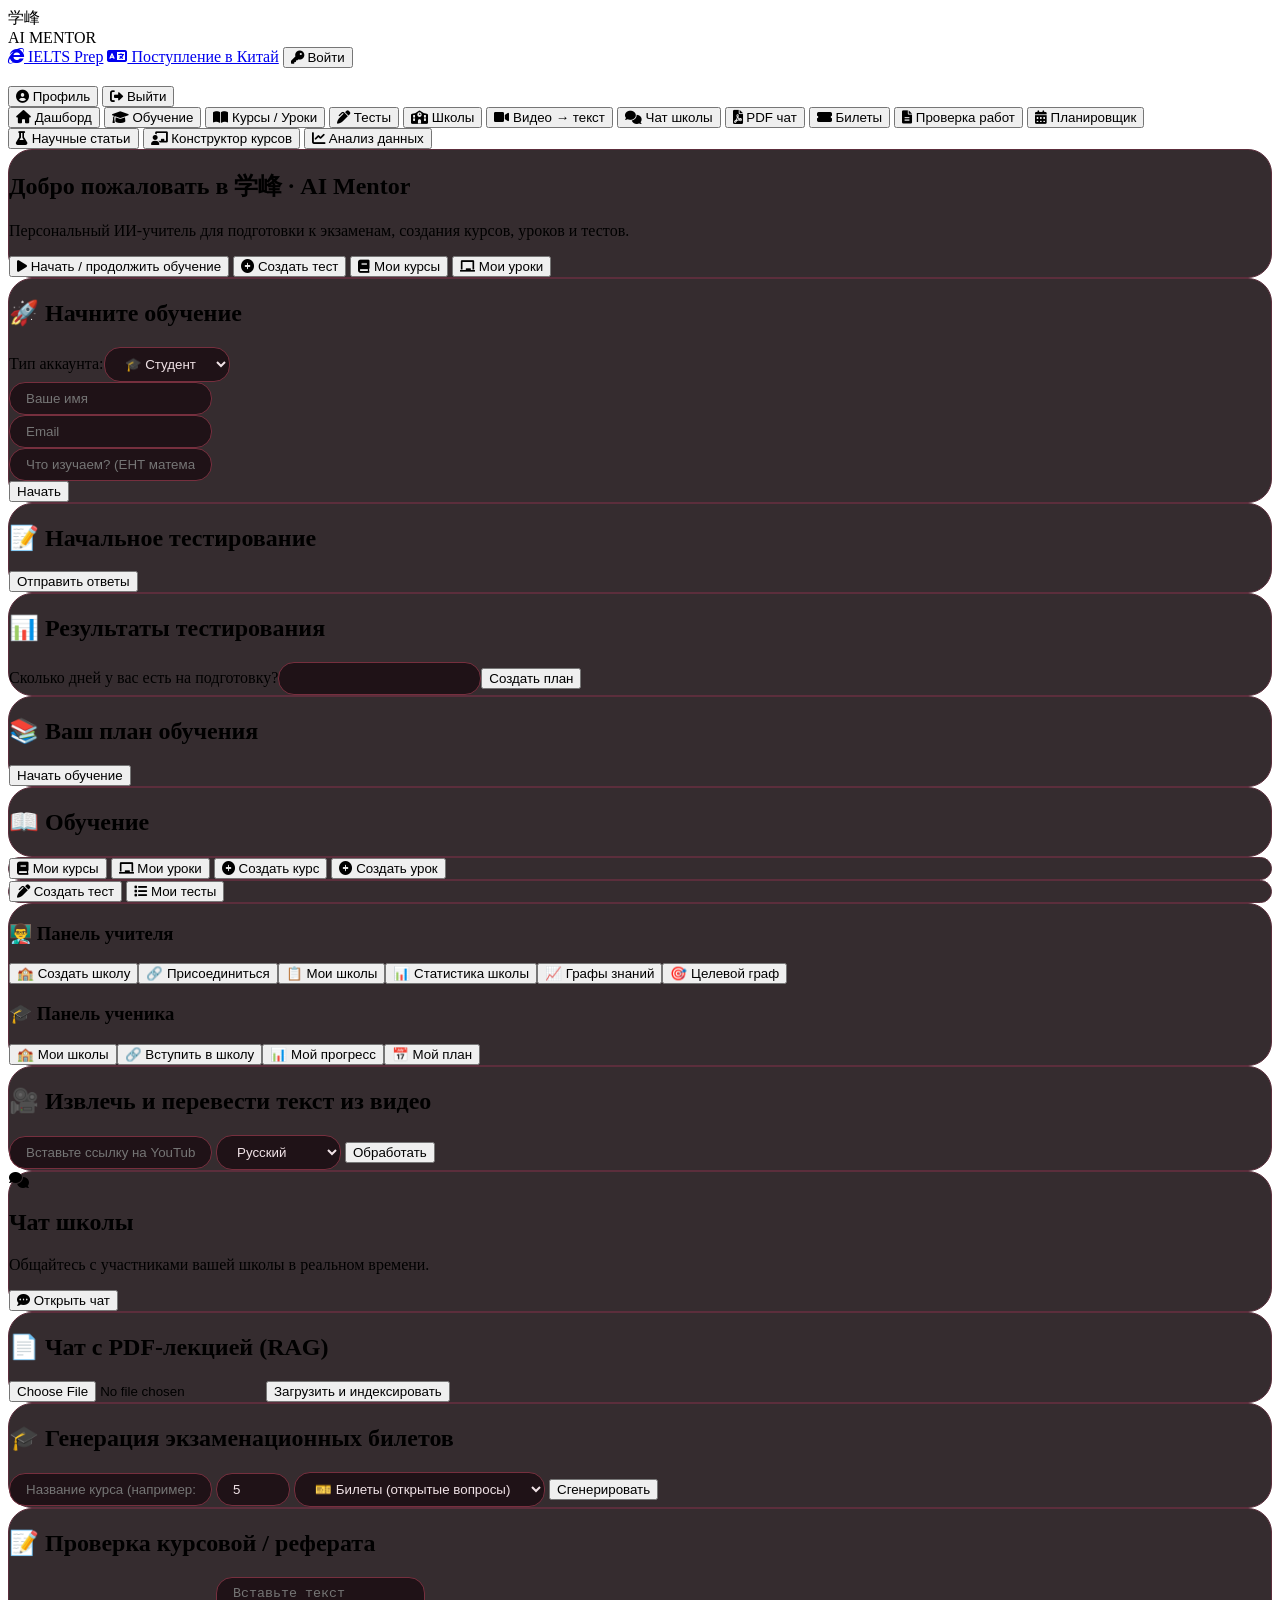
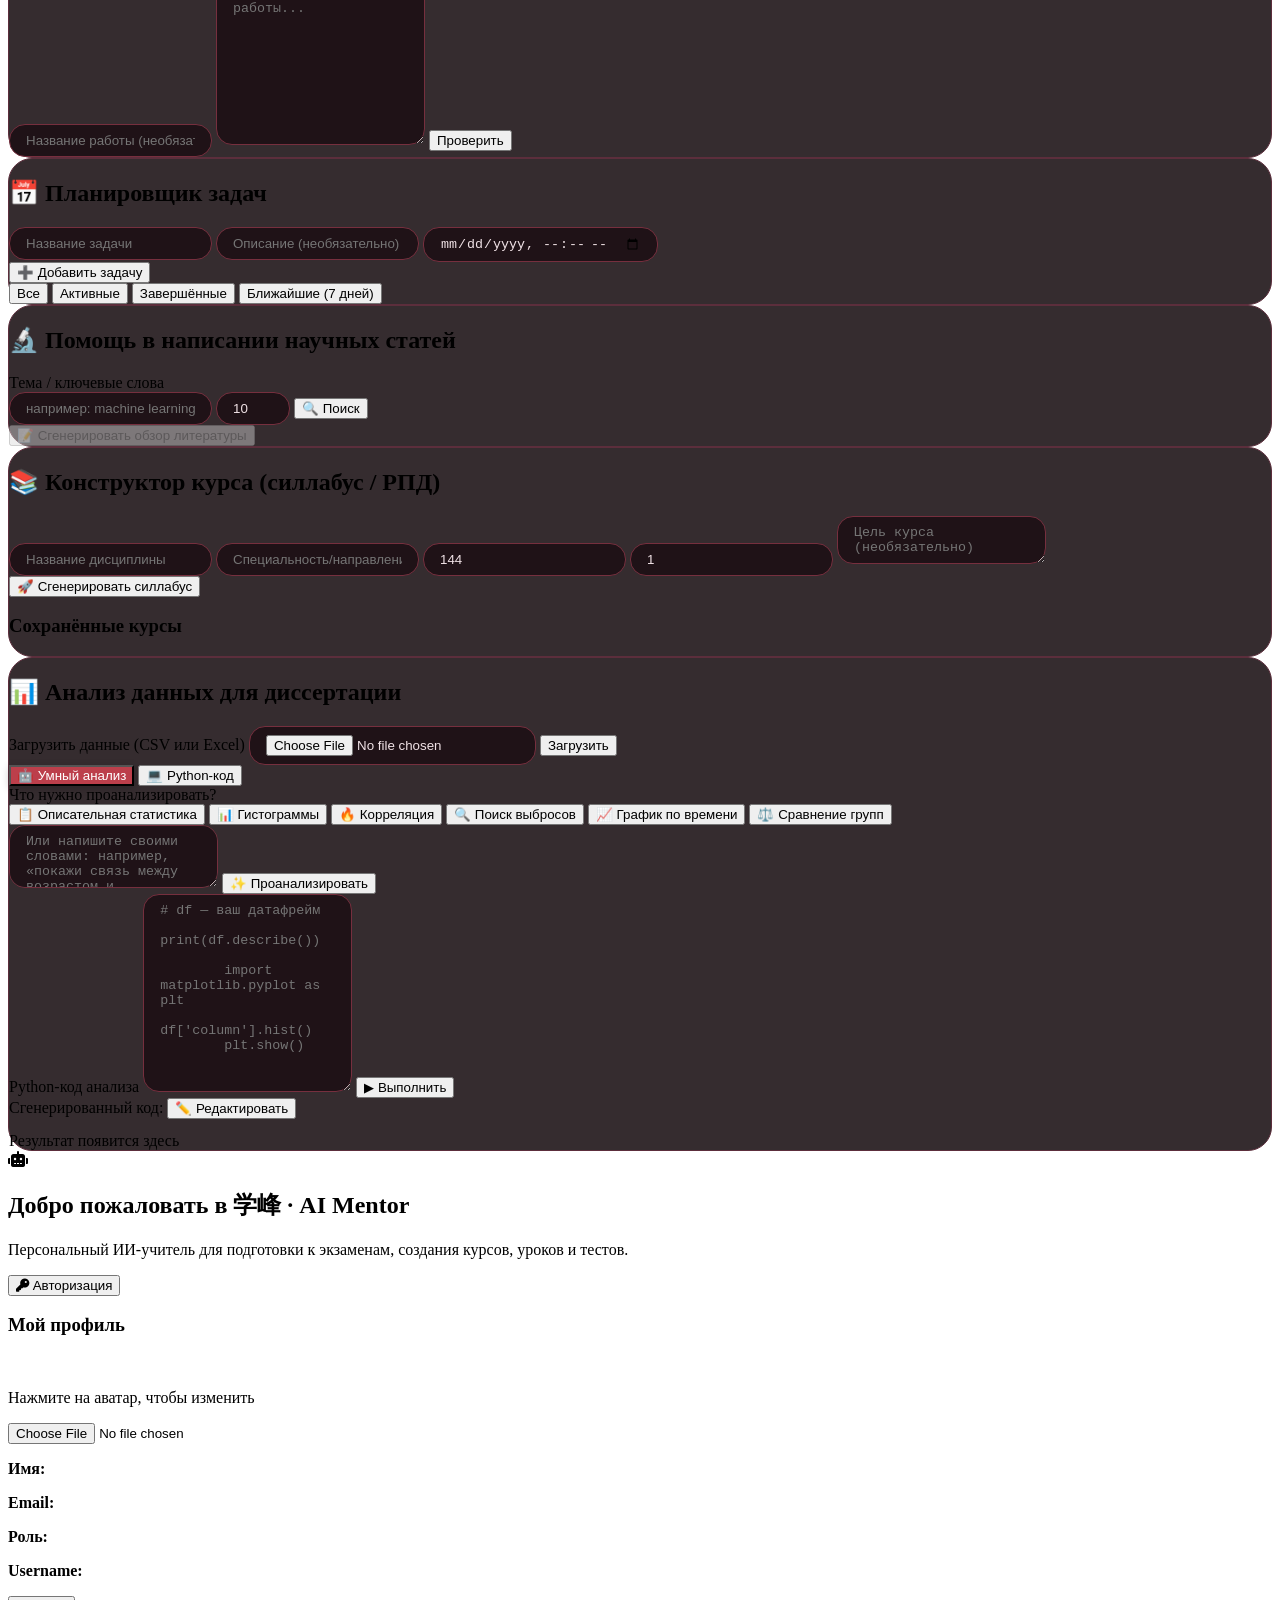
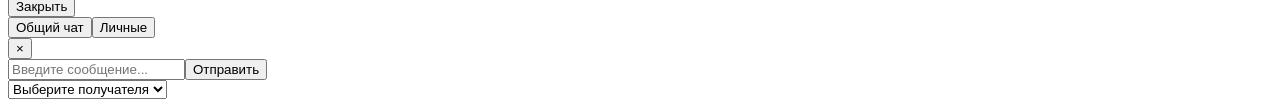
==== frontend/index.html @ fbfcfd52 "all" ====
<!DOCTYPE html>
<html lang="ru">
<head>
    <meta charset="UTF-8">
    <meta name="viewport" content="width=device-width, initial-scale=1.0, user-scalable=yes">
    <title>学峰 · AI Mentor | Персональный ИИ-учитель</title>
    <!-- Tailwind CSS + Font Awesome -->
    <script src="https://cdn.tailwindcss.com"></script>
    <link rel="stylesheet" href="https://cdnjs.cloudflare.com/ajax/libs/font-awesome/6.0.0-beta3/css/all.min.css">
    <!-- MathJax, marked — для работы уроков -->
    <script src="https://cdn.jsdelivr.net/npm/marked/marked.min.js"></script>
    <script>
        window.MathJax = {
            tex: { inlineMath: [['$', '$'], ['\\(', '\\)']], displayMath: [['$$', '$$'], ['\\[', '\\]']] },
            startup: { pageReady: () => MathJax.startup.defaultPageReady() }
        };
    </script>
    <script id="MathJax-script" async src="https://cdnjs.cloudflare.com/ajax/libs/mathjax/3.2.2/es5/tex-chtml.min.js"></script>
    <style>
        /* Дополнительные стили */
        .step-card, .question-card, .test-item, .course-card, .lesson-card, .results-container, .theory, .example, .task, .tips {
            background: rgba(18, 8, 11, 0.85);
            backdrop-filter: blur(4px);
            border-radius: 1.5rem;
            border: 1px solid #5c2e3c;
        }
        .progress-fill { background: linear-gradient(90deg, #c95267, #871f34); }
        .modern-input, select.modern-input, textarea.modern-input {
            background: #1f1217;
            border: 1px solid #762f3e;
            color: #f0e2e6;
            border-radius: 1rem;
            padding: 0.5rem 1rem;
        }
        button, .btn, [onclick] { cursor: pointer; }
        .tab-btn.active {
            background: #bc3f4b !important;
            color: white !important;
            box-shadow: 0 2px 8px rgba(0,0,0,0.2);
        }
        .transition-smooth { transition: all 0.2s ease; }
        .fade-in { animation: fadeIn 0.2s; }
        @keyframes fadeIn { from { opacity: 0; } to { opacity: 1; } }
        @media (max-width: 640px) {
            .btn-mobile-full { width: 100%; justify-content: center; }
        }
        /* Для полосы прокрутки списка задач */
        .tasks-scroll { max-height: 400px; overflow-y: auto; }
        .line-clamp-2 {
            display: -webkit-box;
            -webkit-line-clamp: 2;
            -webkit-box-orient: vertical;
            overflow: hidden;
        }
    </style>
</head>
<body class="bg-gradient-to-br from-[#0a0305] to-[#040102] text-gray-200 font-sans antialiased">

<div class="max-w-7xl mx-auto px-4 py-6">
    <!-- Шапка с логотипом и внешними ссылками -->
    <div class="flex flex-wrap justify-between items-center gap-4 mb-6 p-4 rounded-2xl bg-black/30 backdrop-blur-sm border border-[#5c2e3c]">
        <div class="flex items-center gap-3">
            <div class="text-4xl font-black tracking-wider bg-gradient-to-r from-[#e6b8c2] to-[#bc3f4b] bg-clip-text text-transparent">学峰</div>
            <div class="text-xs text-[#ca7a88] hidden sm:block">AI MENTOR</div>
        </div>
        <div class="flex flex-wrap gap-3">
            <a href="/ielts" target="_blank" class="bg-[#1a5276] hover:bg-[#0e3b5c] text-white px-4 py-2 rounded-full text-sm font-semibold"><i class="fab fa-internet-explorer mr-1"></i> IELTS Prep</a>
            <a href="/hsk" target="_blank" class="bg-[#c0392b] hover:bg-[#a12f22] text-white px-4 py-2 rounded-full text-sm font-semibold"><i class="fas fa-language mr-1"></i> Поступление в Китай</a>
            <button id="showAuthBtn" onclick="showAuthModal()" class="bg-[#bc3f4b] hover:bg-[#9e2e3a] text-white px-5 py-2 rounded-full text-sm font-semibold"><i class="fas fa-key mr-1"></i> Войти</button>
        </div>
    </div>

    <!-- Блок профиля (скрыт до логина) -->
    <div id="profileHeader" class="hidden flex justify-between items-center bg-black/30 backdrop-blur-sm p-3 rounded-2xl mb-4 border border-[#5c2e3c]">
        <div class="flex items-center gap-3">
            <img id="avatarImg" class="w-10 h-10 rounded-full object-cover border border-[#c45466]" src="">
            <span id="userNameDisplay" class="font-semibold"></span>
            <span id="userRoleDisplay" class="text-xs bg-[#ad3f53] px-2 py-1 rounded-full"></span>
        </div>
        <div class="flex gap-2">
            <button onclick="showProfileModal()" class="bg-[#2c1a20] hover:bg-[#3f232c] px-4 py-1 rounded-full text-sm"><i class="fas fa-user-circle mr-1"></i> Профиль</button>
            <button onclick="logout()" class="bg-[#831f33] hover:bg-[#6a1829] px-4 py-1 rounded-full text-sm"><i class="fas fa-sign-out-alt mr-1"></i> Выйти</button>
        </div>
    </div>

    <!-- Панель быстрых действий по ролям -->
    <div id="rolePanel" class="hidden mb-6 p-3 rounded-2xl bg-black/30 backdrop-blur-sm border border-[#5c2e3c]">
        <div id="rolePanelContent" class="flex flex-wrap gap-3"></div>
    </div>

    <!-- Вкладки навигации -->
    <div id="tabsContainer" class="hidden mb-6 overflow-x-auto pb-2">
        <div class="flex gap-2 min-w-max">
            <button data-tab="dashboard" class="tab-btn px-5 py-2 rounded-full bg-black/40 text-gray-200 transition-smooth"><i class="fas fa-home mr-1"></i> Дашборд</button>
            <button data-tab="learning" class="tab-btn px-5 py-2 rounded-full bg-black/40 text-gray-200 transition-smooth"><i class="fas fa-graduation-cap mr-1"></i> Обучение</button>
            <button data-tab="courses" class="tab-btn px-5 py-2 rounded-full bg-black/40 text-gray-200 transition-smooth"><i class="fas fa-book-open mr-1"></i> Курсы / Уроки</button>
            <button data-tab="tests" class="tab-btn px-5 py-2 rounded-full bg-black/40 text-gray-200 transition-smooth"><i class="fas fa-pen-alt mr-1"></i> Тесты</button>
            <button data-tab="schools" class="tab-btn px-5 py-2 rounded-full bg-black/40 text-gray-200 transition-smooth"><i class="fas fa-school mr-1"></i> Школы</button>
            <button data-tab="video" class="tab-btn px-5 py-2 rounded-full bg-black/40 text-gray-200 transition-smooth"><i class="fas fa-video mr-1"></i> Видео → текст</button>
            <button data-tab="chat" class="tab-btn px-5 py-2 rounded-full bg-black/40 text-gray-200 transition-smooth"><i class="fas fa-comments mr-1"></i> Чат школы</button>
            <button data-tab="pdfchat" class="tab-btn px-5 py-2 rounded-full bg-black/40 text-gray-200 transition-smooth"><i class="fas fa-file-pdf mr-1"></i> PDF чат</button>
            <button data-tab="examtickets" class="tab-btn px-5 py-2 rounded-full bg-black/40 text-gray-200 transition-smooth"><i class="fas fa-ticket-alt mr-1"></i> Билеты</button>
            <button data-tab="essaycheck" class="tab-btn px-5 py-2 rounded-full bg-black/40 text-gray-200 transition-smooth"><i class="fas fa-file-alt mr-1"></i> Проверка работ</button>
            <button data-tab="planner" class="tab-btn px-5 py-2 rounded-full bg-black/40 text-gray-200 transition-smooth"><i class="fas fa-calendar-alt mr-1"></i> Планировщик</button>
            <button data-tab="scientific" class="tab-btn px-5 py-2 rounded-full bg-black/40 text-gray-200 transition-smooth"><i class="fas fa-flask mr-1"></i> Научные статьи</button>
            <button data-tab="syllabus" class="tab-btn px-5 py-2 rounded-full bg-black/40 text-gray-200 transition-smooth"><i class="fas fa-chalkboard-user mr-1"></i> Конструктор курсов</button>
            <!-- ДОБАВЛЕНА КНОПКА АНАЛИЗ ДАННЫХ -->
            <button data-tab="dataanalysis" class="tab-btn px-5 py-2 rounded-full bg-black/40 text-gray-200 transition-smooth"><i class="fas fa-chart-line mr-1"></i> Анализ данных</button>
        </div>
    </div>

    <!-- Контент вкладок -->
    <div id="tabContent" class="hidden fade-in">
        <!-- Дашборд -->
        <div id="dashboard-pane" class="tab-pane hidden">
            <div class="step-card p-6">
                <h2 class="text-2xl font-bold border-l-4 border-[#d45c6f] pl-3 mb-4">Добро пожаловать в 学峰 · AI Mentor</h2>
                <p class="mb-4">Персональный ИИ-учитель для подготовки к экзаменам, создания курсов, уроков и тестов.</p>
                <div class="flex flex-wrap gap-3">
                    <button onclick="switchToLearningTabAndStart()" class="bg-[#bc3f4b] hover:bg-[#9e2e3a] px-5 py-2 rounded-full"><i class="fas fa-play mr-1"></i> Начать / продолжить обучение</button>
                    <button onclick="showTestCreator()" class="bg-[#2c1a20] hover:bg-[#3f232c] px-5 py-2 rounded-full"><i class="fas fa-plus-circle mr-1"></i> Создать тест</button>
                    <button onclick="showCoursesList()" class="bg-[#2c1a20] hover:bg-[#3f232c] px-5 py-2 rounded-full"><i class="fas fa-book mr-1"></i> Мои курсы</button>
                    <button onclick="showLessonsList()" class="bg-[#2c1a20] hover:bg-[#3f232c] px-5 py-2 rounded-full"><i class="fas fa-chalkboard mr-1"></i> Мои уроки</button>
                </div>
            </div>
        </div>

        <!-- Обучение -->
        <div id="learning-pane" class="tab-pane hidden">
            <div id="step1" class="step animated-step">
                <div class="step-card p-6">
                    <h2 class="text-xl font-bold mb-4">🚀 Начните обучение</h2>
                    <div class="space-y-3">
                        <div><label class="block text-sm font-medium mb-1">Тип аккаунта:</label><select id="userRole" class="modern-input w-full"><option value="student">🎓 Студент</option><option value="teacher">👨‍🏫 Учитель</option></select></div>
                        <div><input type="text" id="userName" placeholder="Ваше имя" class="modern-input w-full" required></div>
                        <div><input type="email" id="userEmail" placeholder="Email" class="modern-input w-full" required></div>
                        <div><input type="text" id="examName" placeholder="Что изучаем? (ЕНТ математика, SAT, ...)" class="modern-input w-full" required></div>
                        <button onclick="startLearning()" class="bg-[#bc3f4b] hover:bg-[#9e2e3a] px-6 py-2 rounded-full">Начать</button>
                    </div>
                </div>
            </div>
            <div id="step2" class="step hidden"><div class="step-card p-6"><h2 class="text-xl font-bold">📝 Начальное тестирование</h2><div id="testQuestions"></div><button onclick="submitTest()" class="bg-[#bc3f4b] mt-3 px-5 py-2 rounded-full">Отправить ответы</button></div></div>
            <div id="step3" class="step hidden"><div class="step-card p-6"><h2>📊 Результаты тестирования</h2><div id="testResults"></div><div class="mt-3"><label>Сколько дней у вас есть на подготовку?</label><input type="number" id="daysAvailable" class="modern-input w-full mt-1"><button onclick="setTimeAndPlan()" class="bg-[#bc3f4b] mt-2 px-5 py-2 rounded-full">Создать план</button></div></div></div>
            <div id="step4" class="step hidden"><div class="step-card p-6"><h2>📚 Ваш план обучения</h2><div id="studyPlan"></div><button id="startLearningBtn" class="bg-[#bc3f4b] mt-3 px-5 py-2 rounded-full">Начать обучение</button></div></div>
            <div id="step5" class="step hidden"><div class="step-card p-6"><div class="learning-header"><h2>📖 Обучение</h2><div class="progress-wrapper"><div class="progress-bar h-2 bg-gray-700 rounded-full overflow-hidden"><div id="progressFill" class="progress-fill h-2 w-0"></div></div><div id="progressStats"></div></div></div><div id="lessonContent"></div><div id="testContent" class="hidden"></div></div></div>
        </div>

        <!-- Курсы/Уроки -->
        <div id="courses-pane" class="tab-pane hidden">
            <div class="step-card p-6 mb-4">
                <div class="flex flex-wrap gap-3">
                    <button onclick="showCoursesList()" class="bg-[#bc3f4b] px-4 py-2 rounded-full"><i class="fas fa-book mr-1"></i> Мои курсы</button>
                    <button onclick="showLessonsList()" class="bg-[#bc3f4b] px-4 py-2 rounded-full"><i class="fas fa-chalkboard mr-1"></i> Мои уроки</button>
                    <button onclick="showCreateCourseForm()" class="bg-[#2c1a20] px-4 py-2 rounded-full"><i class="fas fa-plus-circle mr-1"></i> Создать курс</button>
                    <button onclick="showCreateLessonForm()" class="bg-[#2c1a20] px-4 py-2 rounded-full"><i class="fas fa-plus-circle mr-1"></i> Создать урок</button>
                </div>
            </div>
            <div id="userCoursesList" class="grid grid-cols-1 md:grid-cols-2 gap-4 mb-6"></div>
            <div id="userLessonsList" class="grid grid-cols-1 md:grid-cols-2 gap-4"></div>
            <div id="step10" class="hidden"></div><div id="step11" class="hidden"></div><div id="step12" class="hidden"></div>
            <div id="step13" class="hidden"></div><div id="step14" class="hidden"></div><div id="step15" class="hidden"></div>
        </div>

        <!-- Тесты -->
        <div id="tests-pane" class="tab-pane hidden">
            <div class="step-card p-6 mb-4">
                <div class="flex gap-3">
                    <button onclick="showTestCreator()" class="bg-[#bc3f4b] px-4 py-2 rounded-full"><i class="fas fa-pen-alt mr-1"></i> Создать тест</button>
                    <button onclick="showCustomTestsList()" class="bg-[#2c1a20] px-4 py-2 rounded-full"><i class="fas fa-list mr-1"></i> Мои тесты</button>
                </div>
            </div>
            <div id="step6" class="hidden"></div><div id="step7" class="hidden"></div><div id="step8" class="hidden"></div><div id="step9" class="hidden"></div>
        </div>

        <!-- Школы -->
        <div id="schools-pane" class="tab-pane hidden">
            <div class="step-card p-6">
                <div id="teacherPanel" class="hidden"><h3 class="text-xl font-bold mb-3">👨‍🏫 Панель учителя</h3><div class="flex flex-wrap gap-3"><button onclick="showCreateSchoolForm()" class="bg-[#2c1a20] px-4 py-2 rounded-full">🏫 Создать школу</button><button onclick="showJoinSchoolForm()" class="bg-[#2c1a20] px-4 py-2 rounded-full">🔗 Присоединиться</button><button onclick="showMySchools()" class="bg-[#2c1a20] px-4 py-2 rounded-full">📋 Мои школы</button><button onclick="showSchoolStats()" class="bg-[#2c1a20] px-4 py-2 rounded-full">📊 Статистика школы</button><button onclick="showTeacherGraphs()" class="bg-[#2c1a20] px-4 py-2 rounded-full">📈 Графы знаний</button><button onclick="buildTargetGraph()" class="bg-[#bc3f4b] px-4 py-2 rounded-full">🎯 Целевой граф</button></div></div>
                <div id="studentPanel" class="hidden"><h3 class="text-xl font-bold mb-3">🎓 Панель ученика</h3><div class="flex flex-wrap gap-3"><button onclick="showMySchools()" class="bg-[#2c1a20] px-4 py-2 rounded-full">🏫 Мои школы</button><button onclick="joinSchool()" class="bg-[#2c1a20] px-4 py-2 rounded-full">🔗 Вступить в школу</button><button onclick="showStudentGraphs()" class="bg-[#2c1a20] px-4 py-2 rounded-full">📊 Мой прогресс</button><button onclick="showStudentPlan()" class="bg-[#2c1a20] px-4 py-2 rounded-full">📅 Мой план</button></div></div>
            </div>
        </div>

        <!-- Видео → текст -->
        <div id="video-pane" class="tab-pane hidden">
            <div class="step-card p-6">
                <h2 class="text-xl font-bold mb-4">🎥 Извлечь и перевести текст из видео</h2>
                <input type="text" id="videoUrl" placeholder="Вставьте ссылку на YouTube видео" class="modern-input w-full mb-3">
                <select id="targetLang" class="modern-input w-full mb-3"><option value="ru">Русский</option><option value="en">Английский</option><option value="kk">Казахский</option><option value="zh">Китайский</option></select>
                <button onclick="processVideo()" class="bg-[#bc3f4b] px-5 py-2 rounded-full">Обработать</button>
                <div id="videoResult" class="mt-4"></div>
            </div>
        </div>

        <!-- Чат школы -->
        <div id="chat-pane" class="tab-pane hidden">
            <div class="step-card p-6 text-center">
                <i class="fas fa-comments text-6xl text-[#bc3f4b] mb-3 block"></i>
                <h2 class="text-xl font-bold">Чат школы</h2>
                <p class="mb-4">Общайтесь с участниками вашей школы в реальном времени.</p>
                <button onclick="openChatModal()" class="bg-[#bc3f4b] px-5 py-2 rounded-full"><i class="fas fa-comment-dots mr-1"></i> Открыть чат</button>
            </div>
        </div>

        <!-- PDF чат (RAG) -->
        <div id="pdfchat-pane" class="tab-pane hidden">
            <div class="step-card p-6">
                <h2 class="text-xl font-bold mb-4">📄 Чат с PDF-лекцией (RAG)</h2>
                <div class="mb-4">
                    <input type="file" id="pdfFile" accept=".pdf" class="block w-full text-sm text-gray-300 file:mr-4 file:py-2 file:px-4 file:rounded-full file:border-0 file:text-sm file:font-semibold file:bg-[#bc3f4b] file:text-white hover:file:bg-[#9e2e3a]">
                    <button id="uploadPdfBtn" class="mt-3 bg-[#bc3f4b] hover:bg-[#9e2e3a] px-4 py-2 rounded-full text-sm">Загрузить и индексировать</button>
                </div>
                <div id="pdfChatStatus" class="text-sm text-gray-400 mb-3"></div>
                <div id="pdfQuestionBlock" style="display: none;">
                    <textarea id="pdfQuestion" rows="3" placeholder="Задайте вопрос по содержанию лекции..." class="modern-input w-full mb-2"></textarea>
                    <button id="askPdfBtn" class="bg-[#bc3f4b] hover:bg-[#9e2e3a] px-4 py-2 rounded-full text-sm">Спросить</button>
                    <div id="pdfAnswer" class="mt-4 p-3 bg-[#1f1219] rounded-xl whitespace-pre-wrap"></div>
                </div>
            </div>
        </div>

        <!-- Генерация экзаменационных билетов -->
        <div id="examtickets-pane" class="tab-pane hidden">
            <div class="step-card p-6">
                <h2 class="text-xl font-bold mb-4">🎓 Генерация экзаменационных билетов</h2>
                <div class="grid grid-cols-1 md:grid-cols-2 gap-4">
                    <input type="text" id="examCourseName" placeholder="Название курса (например: Математический анализ)" class="modern-input">
                    <input type="number" id="examNumQuestions" placeholder="Количество вопросов (1-20)" value="5" min="1" max="20" class="modern-input">
                    <select id="examTicketType" class="modern-input">
                        <option value="tickets">🎫 Билеты (открытые вопросы)</option>
                        <option value="test">📝 Тест (с вариантами ответов)</option>
                    </select>
                    <button id="generateTicketsBtn" class="bg-[#bc3f4b] hover:bg-[#9e2e3a] px-4 py-2 rounded-full">Сгенерировать</button>
                </div>
                <div id="ticketsResult" class="mt-4 p-3 bg-[#1f1219] rounded-xl"></div>
            </div>
        </div>

        <!-- Проверка курсовых / рефератов -->
        <div id="essaycheck-pane" class="tab-pane hidden">
            <div class="step-card p-6">
                <h2 class="text-xl font-bold mb-4">📝 Проверка курсовой / реферата</h2>
                <div class="mb-3">
                    <input type="text" id="essayTitle" placeholder="Название работы (необязательно)" class="modern-input w-full mb-2">
                    <textarea id="essayText" rows="10" placeholder="Вставьте текст работы..." class="modern-input w-full"></textarea>
                    <button id="checkEssayBtn" class="mt-3 bg-[#bc3f4b] hover:bg-[#9e2e3a] px-4 py-2 rounded-full">Проверить</button>
                </div>
                <div id="essayResult" class="mt-4 p-3 bg-[#1f1219] rounded-xl whitespace-pre-wrap"></div>
            </div>
        </div>

        <!-- Планировщик задач -->
        <div id="planner-pane" class="tab-pane hidden">
            <div class="step-card p-6">
                <h2 class="text-xl font-bold mb-4">📅 Планировщик задач</h2>
                <div class="grid grid-cols-1 md:grid-cols-2 gap-4 mb-4">
                    <input type="text" id="taskTitle" placeholder="Название задачи" class="modern-input">
                    <input type="text" id="taskDesc" placeholder="Описание (необязательно)" class="modern-input">
                    <input type="datetime-local" id="taskDeadline" class="modern-input">
                </div>
                <button id="addTaskBtn" class="bg-[#bc3f4b] hover:bg-[#9e2e3a] px-4 py-2 rounded-full mb-4">➕ Добавить задачу</button>
                <div class="flex gap-3 mb-3">
                    <button id="filterAll" class="bg-[#2c1a20] px-3 py-1 rounded-full text-sm">Все</button>
                    <button id="filterPending" class="bg-[#2c1a20] px-3 py-1 rounded-full text-sm">Активные</button>
                    <button id="filterCompleted" class="bg-[#2c1a20] px-3 py-1 rounded-full text-sm">Завершённые</button>
                    <button id="filterUpcoming" class="bg-[#2c1a20] px-3 py-1 rounded-full text-sm">Ближайшие (7 дней)</button>
                </div>
                <div id="tasksList" class="space-y-3 max-h-96 overflow-y-auto tasks-scroll"></div>
            </div>
        </div>

        <!-- Научные статьи -->
        <div id="scientific-pane" class="tab-pane hidden">
            <div class="step-card p-6">
                <h2 class="text-xl font-bold mb-4">🔬 Помощь в написании научных статей</h2>
                <div class="mb-6">
                    <label class="block text-sm font-medium mb-1">Тема / ключевые слова</label>
                    <div class="flex gap-2">
                        <input type="text" id="searchTopic" placeholder="например: machine learning for NLP" class="modern-input flex-1">
                        <input type="number" id="maxResults" value="10" min="1" max="30" class="modern-input w-24" placeholder="Кол-во">
                        <button id="searchArticlesBtn" class="bg-[#bc3f4b] hover:bg-[#9e2e3a] px-4 py-2 rounded-full">🔍 Поиск</button>
                    </div>
                </div>
                <div id="searchResults" class="mt-4 space-y-3 max-h-96 overflow-y-auto"></div>
                <div class="mt-6">
                    <button id="generateReviewBtn" class="bg-[#bc3f4b] hover:bg-[#9e2e3a] px-4 py-2 rounded-full" disabled>📝 Сгенерировать обзор литературы</button>
                    <div id="reviewResult" class="mt-4 p-3 bg-[#1f1219] rounded-xl whitespace-pre-wrap"></div>
                </div>
            </div>
        </div>

        <!-- Конструктор курсов (вуз) -->
        <div id="syllabus-pane" class="tab-pane hidden">
            <div class="step-card p-6">
                <h2 class="text-xl font-bold mb-4">📚 Конструктор курса (силлабус / РПД)</h2>
                <div class="grid grid-cols-1 md:grid-cols-2 gap-4 mb-4">
                    <input type="text" id="syllabusTitle" placeholder="Название дисциплины" class="modern-input">
                    <input type="text" id="syllabusSpecialty" placeholder="Специальность/направление" class="modern-input">
                    <input type="number" id="syllabusHours" placeholder="Общая трудоёмкость (часы)" value="144" class="modern-input">
                    <input type="number" id="syllabusSemester" placeholder="Семестр" value="1" class="modern-input">
                    <textarea id="syllabusGoal" rows="2" placeholder="Цель курса (необязательно)" class="modern-input col-span-2"></textarea>
                </div>
                <button id="generateSyllabusBtn" class="bg-[#bc3f4b] hover:bg-[#9e2e3a] px-4 py-2 rounded-full mb-4">🚀 Сгенерировать силлабус</button>
                <div id="syllabusResult" class="mt-4 p-3 bg-[#1f1219] rounded-xl whitespace-pre-wrap"></div>
                <div class="mt-4">
                    <h3 class="font-bold mb-2">Сохранённые курсы</h3>
                    <div id="savedSyllabusList" class="space-y-2"></div>
                </div>
            </div>
        </div>

        <!-- ДОБАВЛЕНА ВКЛАДКА АНАЛИЗ ДАННЫХ -->
        <div id="dataanalysis-pane" class="tab-pane hidden">
            <div class="step-card p-6">
                <h2 class="text-xl font-bold mb-4">📊 Анализ данных для диссертации</h2>
                
                <!-- Загрузка файла -->
                <div class="mb-4">
                    <label class="block text-sm font-medium mb-1">Загрузить данные (CSV или Excel)</label>
                    <input type="file" id="dataFile" accept=".csv,.xls,.xlsx" class="modern-input w-full">
                    <button id="uploadDataBtn" class="mt-2 bg-[#bc3f4b] hover:bg-[#9e2e3a] px-4 py-2 rounded-full text-sm">Загрузить</button>
                    <div id="uploadStatus" class="text-sm text-gray-400 mt-2"></div>
                </div>
        
                <!-- Переключатель режимов -->
                <div class="flex gap-2 mb-4">
                    <button id="modeAI" onclick="setAnalysisMode('ai')" class="tab-btn active px-4 py-2 rounded-full text-sm bg-[#bc3f4b] text-white">🤖 Умный анализ</button>
                    <button id="modeCode" onclick="setAnalysisMode('code')" class="tab-btn px-4 py-2 rounded-full text-sm bg-black/40 text-gray-200">💻 Python-код</button>
                </div>
        
                <!-- Режим ИИ -->
                <div id="aiModeBlock">
                    <label class="block text-sm font-medium mb-1">Что нужно проанализировать?</label>
                    <div class="grid grid-cols-2 gap-2 mb-3">
                        <button onclick="setAIPrompt('Покажи описательную статистику по всем колонкам')" class="bg-[#2c1a20] hover:bg-[#3f232c] px-3 py-2 rounded-xl text-xs text-left">📋 Описательная статистика</button>
                        <button onclick="setAIPrompt('Построй гистограммы для всех числовых колонок')" class="bg-[#2c1a20] hover:bg-[#3f232c] px-3 py-2 rounded-xl text-xs text-left">📊 Гистограммы</button>
                        <button onclick="setAIPrompt('Покажи корреляционную матрицу в виде тепловой карты')" class="bg-[#2c1a20] hover:bg-[#3f232c] px-3 py-2 rounded-xl text-xs text-left">🔥 Корреляция</button>
                        <button onclick="setAIPrompt('Найди выбросы и аномалии в данных')" class="bg-[#2c1a20] hover:bg-[#3f232c] px-3 py-2 rounded-xl text-xs text-left">🔍 Поиск выбросов</button>
                        <button onclick="setAIPrompt('Построй линейный график изменения значений по времени')" class="bg-[#2c1a20] hover:bg-[#3f232c] px-3 py-2 rounded-xl text-xs text-left">📈 График по времени</button>
                        <button onclick="setAIPrompt('Сделай сравнение групп по основным показателям')" class="bg-[#2c1a20] hover:bg-[#3f232c] px-3 py-2 rounded-xl text-xs text-left">⚖️ Сравнение групп</button>
                    </div>
                    <textarea id="aiPromptText" rows="3" placeholder="Или напишите своими словами: например, «покажи связь между возрастом и зарплатой» или «сделай топ-10 самых частых значений»" class="modern-input w-full mb-2"></textarea>
                    <button id="runAIAnalysisBtn" class="bg-[#bc3f4b] hover:bg-[#9e2e3a] px-4 py-2 rounded-full text-sm">✨ Проанализировать</button>
                </div>
        
                <!-- Режим кода -->
                <div id="codeModeBlock" class="hidden">
                    <label class="block text-sm font-medium mb-1">Python-код анализа</label>
                    <textarea id="pythonCode" rows="12" class="modern-input w-full font-mono text-sm" placeholder="# df — ваш датафрейм
        print(df.describe())
        
        import matplotlib.pyplot as plt
        df['column'].hist()
        plt.show()"></textarea>
                    <button id="runAnalysisBtn" class="mt-2 bg-[#bc3f4b] hover:bg-[#9e2e3a] px-4 py-2 rounded-full text-sm">▶ Выполнить</button>
                </div>
        
                <!-- Сгенерированный код (показывается в AI-режиме) -->
                <div id="generatedCodeBlock" class="hidden mt-3">
                    <div class="flex justify-between items-center mb-1">
                        <span class="text-xs text-gray-400">Сгенерированный код:</span>
                        <button onclick="editGeneratedCode()" class="text-xs text-[#c45466] hover:underline">✏️ Редактировать</button>
                    </div>
                    <pre id="generatedCodeView" class="bg-[#1a0e12] p-3 rounded-xl text-xs font-mono overflow-x-auto text-gray-300"></pre>
                </div>
        
                <div id="analysisResult" class="mt-4 p-3 bg-[#1f1219] rounded-xl">
                    <div class="text-gray-400">Результат появится здесь</div>
                </div>
            </div>
        </div>
    </div>

    <!-- Блок для неавторизованных -->
    <div id="guestBlock" class="text-center p-12 bg-black/30 backdrop-blur-sm rounded-3xl border border-[#5c2e3c] mt-8">
        <i class="fas fa-robot text-7xl text-[#bc3f4b] mb-4"></i>
        <h2 class="text-2xl font-bold mb-2">Добро пожаловать в 学峰 · AI Mentor</h2>
        <p class="mb-6">Персональный ИИ-учитель для подготовки к экзаменам, создания курсов, уроков и тестов.</p>
        <button onclick="showAuthModal()" class="bg-[#bc3f4b] hover:bg-[#9e2e3a] w-full sm:w-auto px-4 sm:px-8 py-3 rounded-full text-base sm:text-lg font-semibold"><i class="fas fa-key mr-2"></i> Авторизация</button>
    </div>
</div>

<!-- Модальные окна (профиль, чат) -->
<div id="profileModal" class="fixed inset-0 hidden items-center justify-center bg-black/70 z-50" onclick="if(event.target===this) closeProfileModal()"><div class="bg-[#1a0e12] p-6 rounded-2xl max-w-md w-full border border-[#c95267]"><h3 class="text-xl font-bold mb-4">Мой профиль</h3><div class="text-center mb-4"><img id="modalAvatar" class="w-24 h-24 rounded-full mx-auto cursor-pointer border-2 border-[#c75f74]" src=""><p class="text-xs text-[#c28b98] mt-1">Нажмите на аватар, чтобы изменить</p><input type="file" id="avatarUpload" class="hidden"></div><p><strong>Имя:</strong> <span id="profileName"></span></p><p><strong>Email:</strong> <span id="profileEmail"></span></p><p><strong>Роль:</strong> <span id="profileRole"></span></p><p><strong>Username:</strong> <span id="profileUsername"></span></p><div class="flex justify-end mt-4"><button onclick="closeProfileModal()" class="bg-[#2c1a20] px-4 py-2 rounded-full">Закрыть</button></div></div></div>

<div id="chatModal" class="fixed inset-0 hidden items-center justify-center bg-black/70 z-50" onclick="if(event.target===this) closeChatModal()"><div class="bg-[#1a0e12] rounded-2xl w-[90%] max-w-lg h-[80vh] flex flex-col border border-[#a24558]"><div class="flex justify-between p-3 border-b border-[#883c4b]"><div><button id="chatTabGeneral" class="bg-[#b34b60] text-white px-3 py-1 rounded-md mr-2">Общий чат</button><button id="chatTabPrivate" class="bg-[#2a151d] text-white px-3 py-1 rounded-md">Личные</button></div><button onclick="closeChatModal()" class="text-gray-300 text-xl">&times;</button></div><div id="chatMessagesContainer" class="flex-1 overflow-y-auto p-3"></div><div class="p-3 border-t border-[#572a36] flex"><input type="text" id="chatInput" placeholder="Введите сообщение..." class="flex-1 bg-[#221218] border border-[#a04559] rounded-full px-4 py-2 text-white"><button onclick="sendChatMessage()" class="ml-2 bg-[#ac4158] px-4 rounded-full text-white">Отправить</button></div><div id="chatRecipientSelect" class="p-2 border-b border-[#783545] hidden"><select id="privateRecipientId" class="bg-[#2f171f] text-white p-1 rounded"><option value="">Выберите получателя</option></select></div></div></div>

<script src="/static/script.js"></script>
<script>
    // ========== ДОПОЛНИТЕЛЬНЫЕ УЛУЧШЕНИЯ ==========
    async function resumeOrCreateStudentSession() {
    if (!currentUserId) return false;
    try {
        // Получаем сессии через статистику пользователя
        const response = await fetch(`/api/user/statistics?user_id=${currentUserId}`, {
            headers: { 'Authorization': `Bearer ${localStorage.getItem('authToken')}` }
        });
        if (!response.ok) return false;
        const stats = await response.json();
        
        // Ищем активную сессию через sessions напрямую из БД
        const sessResp = await fetch(`/api/sessions/by_user?user_id=${currentUserId}`, {
            headers: { 'Authorization': `Bearer ${localStorage.getItem('authToken')}` }
        });
        if (!sessResp.ok) return false;
        const sessions = await sessResp.json();
        const activeSession = Array.isArray(sessions) 
            ? sessions.find(s => s.status !== 'completed')
            : null;
            
        if (activeSession) {
            currentSessionId = activeSession.id;
            const sessionRes = await fetch(`/api/sessions/${currentSessionId}`, {
                headers: { 'Authorization': `Bearer ${localStorage.getItem('authToken')}` }
            });
            if (sessionRes.ok) {
                const sessionData = await sessionRes.json();
                if (sessionData.test_results && sessionData.test_results.length) {
                    currentQuestions = sessionData.test_results[0].questions;
                }
                document.getElementById('step1').style.display = 'none';
                document.getElementById('step2').style.display = 'none';
                document.getElementById('step3').style.display = 'none';
                document.getElementById('step4').style.display = 'none';
                document.getElementById('step5').style.display = 'block';
                await loadNextLesson();
                await updateProgress();
                return true;
            }
        }
    } catch(e) { console.warn("No active session found", e); }
    return false;
}

    window.updateUIAfterAuth = async function() {
    const token = localStorage.getItem('authToken');
    const guestBlock = document.getElementById('guestBlock');
    const profileHeader = document.getElementById('profileHeader');
    const tabsContainer = document.getElementById('tabsContainer');
    const tabContent = document.getElementById('tabContent');
    const rolePanel = document.getElementById('rolePanel');

    // Если нет токена — показываем гостевой блок, скрываем всё остальное
    if (!token) {
        if (profileHeader) profileHeader.classList.add('hidden');
        if (rolePanel) rolePanel.classList.add('hidden');
        if (tabsContainer) tabsContainer.classList.add('hidden');
        if (tabContent) tabContent.classList.add('hidden');
        if (guestBlock) guestBlock.classList.remove('hidden');
        return;
    }

    // Токен есть — скрываем гостевой блок, показываем панели
    if (profileHeader) profileHeader.classList.remove('hidden');
    if (rolePanel) rolePanel.classList.remove('hidden');
    if (tabsContainer) tabsContainer.classList.remove('hidden');
    if (tabContent) tabContent.classList.remove('hidden');
    if (guestBlock) guestBlock.classList.add('hidden');

    try {
        const profileResp = await fetch('/api/auth/profile', {
            headers: { 'Authorization': `Bearer ${token}` }
        });
        if (!profileResp.ok) throw new Error();
        const profile = await profileResp.json();
        currentUserId = profile.id;
        currentUserRole = profile.role;

        document.getElementById('userNameDisplay').innerText = profile.name;
        document.getElementById('userRoleDisplay').innerText = profile.role === 'teacher' ? 'Учитель' : 'Ученик';
        const avatarEl = document.getElementById('avatarImg');
        if (profile.avatar_url) avatarEl.src = profile.avatar_url;

        const panel = document.getElementById('rolePanelContent');
        if (profile.role === 'teacher') {
            panel.innerHTML = `<i class="fas fa-chalkboard-teacher mr-2"></i>
                <button onclick="showCreateSchoolForm()" class="bg-[#2c1a20] hover:bg-[#3f232c] px-4 py-1 rounded-full text-sm">🏫 Создать школу</button>
                <button onclick="showJoinSchoolForm()" class="bg-[#2c1a20] hover:bg-[#3f232c] px-4 py-1 rounded-full text-sm">🔗 Присоединиться</button>
                <button onclick="showMySchools()" class="bg-[#2c1a20] hover:bg-[#3f232c] px-4 py-1 rounded-full text-sm">📋 Мои школы</button>
                <button onclick="showSchoolStats()" class="bg-[#2c1a20] hover:bg-[#3f232c] px-4 py-1 rounded-full text-sm">📊 Статистика школы</button>
                <button onclick="showTeacherGraphs()" class="bg-[#2c1a20] hover:bg-[#3f232c] px-4 py-1 rounded-full text-sm">📈 Графы знаний</button>
                <button onclick="buildTargetGraph()" class="bg-[#bc3f4b] hover:bg-[#9e2e3a] px-4 py-1 rounded-full text-sm">🎯 Целевой граф</button>`;
            document.getElementById('teacherPanel').classList.remove('hidden');
            document.getElementById('studentPanel').classList.add('hidden');
        } else {
            panel.innerHTML = `<i class="fas fa-user-graduate mr-2"></i>
                <button onclick="joinSchool()" class="bg-[#2c1a20] hover:bg-[#3f232c] px-4 py-1 rounded-full text-sm">🔗 Вступить в школу</button>
                <button onclick="showMySchools()" class="bg-[#2c1a20] hover:bg-[#3f232c] px-4 py-1 rounded-full text-sm">🏫 Мои школы</button>
                <button onclick="showStudentGraphs()" class="bg-[#2c1a20] hover:bg-[#3f232c] px-4 py-1 rounded-full text-sm">📊 Мой прогресс</button>
                <button onclick="showStudentPlan()" class="bg-[#2c1a20] hover:bg-[#3f232c] px-4 py-1 rounded-full text-sm">📅 Мой план</button>`;
            document.getElementById('teacherPanel').classList.add('hidden');
            document.getElementById('studentPanel').classList.remove('hidden');
            try {
                await resumeOrCreateStudentSession();
            } catch(e) {
                console.log("Нет активной сессии (пользователь ещё не начинал обучение)");
            }
        }

        // Показываем первую вкладку (Дашборд)
        document.querySelectorAll('.tab-pane').forEach(p => p.classList.add('hidden'));
        const dashboardPane = document.getElementById('dashboard-pane');
        if (dashboardPane) dashboardPane.classList.remove('hidden');
        const activeTab = document.querySelector('.tab-btn[data-tab="dashboard"]');
        if (activeTab) {
            document.querySelectorAll('.tab-btn').forEach(btn => btn.classList.remove('active'));
            activeTab.classList.add('active');
        }
    } catch (e) {
        console.error('Ошибка обновления интерфейса после авторизации:', e);
    }
};

    window.switchToLearningTabAndStart = function() {
        document.querySelectorAll('.tab-pane').forEach(p => p.classList.add('hidden'));
        document.getElementById('learning-pane').classList.remove('hidden');
        document.querySelectorAll('.tab-btn').forEach(btn => btn.classList.remove('active'));
        document.querySelector('.tab-btn[data-tab="learning"]').classList.add('active');
        if (currentSessionId && document.getElementById('step5').style.display === 'block') {
            // already in learning
        } else if (currentUserId && currentUserRole === 'student') {
            resumeOrCreateStudentSession().then(restored => {
                if (!restored) {
                    document.querySelectorAll('.step').forEach(step => step.style.display = 'none');
                    document.getElementById('step1').style.display = 'block';
                }
            });
        } else {
            document.querySelectorAll('.step').forEach(step => step.style.display = 'none');
            document.getElementById('step1').style.display = 'block';
        }
    };

    const originalLogout = window.logout;
    if (originalLogout) {
        window.logout = function() {
            originalLogout();
            updateUIAfterAuth();
        };
    }

    document.addEventListener('DOMContentLoaded', () => {
        updateUIAfterAuth();
        document.querySelectorAll('.tab-btn').forEach(btn => {
            btn.addEventListener('click', function() {
                const tab = this.getAttribute('data-tab');
                const pane = document.getElementById(`${tab}-pane`);
                if (!pane) return; // <-- вот эта проверка решает classList of null
                document.querySelectorAll('.tab-pane').forEach(p => p.classList.add('hidden'));
                pane.classList.remove('hidden');
                document.querySelectorAll('.tab-btn').forEach(b => b.classList.remove('active'));
                this.classList.add('active');
            });
        });
        const roleSelect = document.getElementById('userRole');
        if (roleSelect && typeof setRole === 'function') setRole(roleSelect.value);
    });

    // ========== PDF RAG ==========
    const uploadBtn = document.getElementById('uploadPdfBtn');
    const askBtn = document.getElementById('askPdfBtn');
    const pdfFileInput = document.getElementById('pdfFile');
    const pdfChatStatus = document.getElementById('pdfChatStatus');
    const pdfQuestionBlock = document.getElementById('pdfQuestionBlock');
    const pdfQuestion = document.getElementById('pdfQuestion');
    const pdfAnswer = document.getElementById('pdfAnswer');

    if (uploadBtn) {
        uploadBtn.addEventListener('click', async () => {
            const file = pdfFileInput.files[0];
            if (!file) { alert('Выберите PDF файл'); return; }
            const formData = new FormData();
            formData.append('file', file);
            pdfChatStatus.innerHTML = '<i class="fas fa-spinner fa-spin"></i> Загрузка и индексация...';
            try {
                const response = await fetch('/api/upload-pdf', {
                    method: 'POST',
                    headers: { 'Authorization': `Bearer ${localStorage.getItem('authToken')}` },
                    body: formData
                });
                if (!response.ok) throw new Error(await response.text());
                const data = await response.json();
                currentPdfDocId = data.document_id;
                pdfChatStatus.innerHTML = `<span class="text-green-400">✅ PDF "${data.filename}" загружен, проиндексировано ${data.chunks} фрагментов.</span>`;
                pdfQuestionBlock.style.display = 'block';
            } catch (err) {
                pdfChatStatus.innerHTML = `<span class="text-red-400">❌ Ошибка: ${err.message}</span>`;
            }
        });
    }

    if (askBtn) {
        askBtn.addEventListener('click', async () => {
            const question = pdfQuestion.value.trim();
            if (!question) { alert('Введите вопрос'); return; }
            if (!currentPdfDocId) { alert('Сначала загрузите PDF'); return; }
            pdfAnswer.innerHTML = '<i class="fas fa-spinner fa-spin"></i> Поиск ответа...';
            try {
                const response = await fetch('/api/ask-pdf', {
                    method: 'POST',
                    headers: { 'Content-Type': 'application/json', 'Authorization': `Bearer ${localStorage.getItem('authToken')}` },
                    body: JSON.stringify({ document_id: currentPdfDocId, question: question })
                });
                if (!response.ok) throw new Error(await response.text());
                const data = await response.json();
                pdfAnswer.innerHTML = `<div class="prose prose-invert max-w-none">${marked.parse(data.answer)}</div>`;
            } catch (err) {
                pdfAnswer.innerHTML = `<span class="text-red-400">Ошибка: ${err.message}</span>`;
            }
        });
    }

    // ========== ГЕНЕРАЦИЯ БИЛЕТОВ ==========
    document.getElementById('generateTicketsBtn')?.addEventListener('click', async () => {
        const courseName = document.getElementById('examCourseName').value.trim();
        const numQuestions = parseInt(document.getElementById('examNumQuestions').value);
        const ticketType = document.getElementById('examTicketType').value;
        if (!courseName) { alert('Введите название курса'); return; }
        if (isNaN(numQuestions) || numQuestions < 1 || numQuestions > 20) { alert('Количество вопросов от 1 до 20'); return; }
        const resultDiv = document.getElementById('ticketsResult');
        resultDiv.innerHTML = '<i class="fas fa-spinner fa-spin"></i> Генерация...';
        try {
            const response = await fetch('/api/generate-exam-tickets', {
                method: 'POST',
                headers: { 'Content-Type': 'application/json', 'Authorization': `Bearer ${localStorage.getItem('authToken')}` },
                body: JSON.stringify({ course_name: courseName, num_questions: numQuestions, ticket_type: ticketType })
            });
            if (!response.ok) throw new Error(await response.text());
            const data = await response.json();
            let html = `<div class="space-y-4"><h3 class="font-bold text-lg">${escapeHtml(data.course_name)} (${data.questions.length} вопросов)</h3>`;
            if (data.type === 'tickets') {
                data.questions.forEach((q, idx) => {
                    html += `<div class="border-l-2 border-[#bc3f4b] pl-3 py-1"><strong>${idx+1}.</strong> ${escapeHtml(q)}</div>`;
                });
            } else {
                data.questions.forEach((q, idx) => {
                    html += `<div class="border-l-2 border-[#bc3f4b] pl-3 py-2 mb-2"><strong>${idx+1}. ${escapeHtml(q.question)}</strong><ul class="ml-5 mt-1">`;
                    q.options.forEach(opt => {
                        html += `<li>${escapeHtml(opt)}</li>`;
                    });
                    html += `<li class="text-green-400 mt-1">✅ Правильный ответ: ${q.correct}</li></ul></div>`;
                });
            }
            html += `</div>`;
            resultDiv.innerHTML = html;
        } catch (err) {
            resultDiv.innerHTML = `<span class="text-red-400">Ошибка: ${err.message}</span>`;
        }
    });

    // ========== ПРОВЕРКА ЭССЕ ==========
    document.getElementById('checkEssayBtn')?.addEventListener('click', async () => {
        const text = document.getElementById('essayText').value.trim();
        const title = document.getElementById('essayTitle').value.trim();
        if (!text) {
            alert('Введите текст работы');
            return;
        }
        const resultDiv = document.getElementById('essayResult');
        resultDiv.innerHTML = '<i class="fas fa-spinner fa-spin"></i> Анализ...';
        try {
            const response = await fetch('/api/check-essay', {
                method: 'POST',
                headers: { 'Content-Type': 'application/json', 'Authorization': `Bearer ${localStorage.getItem('authToken')}` },
                body: JSON.stringify({ text: text, title: title })
            });
            if (!response.ok) throw new Error(await response.text());
            const data = await response.json();
            let html = `<div class="space-y-3">
                <div class="flex justify-between items-center"><span class="font-bold">Оценка:</span> <span class="text-2xl font-bold text-[#bc3f4b]">${data.score}/100</span></div>
                <div><span class="font-bold">Уровень:</span> ${data.grade}</div>
                <div><span class="font-bold">✅ Сильные стороны:</span><ul class="list-disc ml-5">${data.strengths.map(s => `<li>${escapeHtml(s)}</li>`).join('')}</ul></div>
                <div><span class="font-bold">⚠️ Слабые места:</span><ul class="list-disc ml-5">${data.weaknesses.map(w => `<li>${escapeHtml(w)}</li>`).join('')}</ul></div>
                <div><span class="font-bold">📌 Рекомендации:</span><ul class="list-disc ml-5">${data.recommendations.map(r => `<li>${escapeHtml(r)}</li>`).join('')}</ul></div>
                <div><span class="font-bold">📝 Подробный отзыв:</span><div class="mt-2 p-2 bg-black/40 rounded">${escapeHtml(data.detailed_feedback)}</div></div>
                <div class="text-sm text-gray-400">Слов: ${data.word_count}, символов: ${data.char_count}</div>
            </div>`;
            resultDiv.innerHTML = html;
        } catch (err) {
            resultDiv.innerHTML = `<span class="text-red-400">Ошибка: ${err.message}</span>`;
        }
    });

    // ========== ПЛАНИРОВЩИК ЗАДАЧ ==========
    async function loadTasks(filter = 'all') {
        const token = localStorage.getItem('authToken');
        if (!token) return;
        let url = '/api/tasks';
        if (filter === 'pending') url += '?status=pending';
        else if (filter === 'completed') url += '?status=completed';
        else if (filter === 'upcoming') url += '?upcoming_days=7';
        const response = await fetch(url, { headers: { 'Authorization': `Bearer ${token}` } });
        if (!response.ok) return;
        const tasks = await response.json();
        const container = document.getElementById('tasksList');
        if (!tasks || !tasks.length) {
            container.innerHTML = '<div class="text-center text-gray-400">Нет задач</div>';
            return;
        }
        container.innerHTML = tasks.map(task => `
            <div class="bg-[#1f1219] rounded-xl p-3 flex justify-between items-center">
                <div>
                    <div class="font-bold ${task.status === 'completed' ? 'line-through text-gray-400' : ''}">${escapeHtml(task.title)}</div>
                    <div class="text-sm text-gray-400">${task.description ? escapeHtml(task.description) : ''}</div>
                    <div class="text-xs text-[#e8a0ab]">Дедлайн: ${new Date(task.deadline).toLocaleString()}</div>
                </div>
                <div class="flex gap-2">
                    ${task.status !== 'completed' ? `<button onclick="completeTask(${task.id})" class="bg-green-700 px-3 py-1 rounded-full text-xs">✅ Выполнено</button>` : ''}
                    <button onclick="deleteTask(${task.id})" class="bg-red-800 px-3 py-1 rounded-full text-xs">🗑 Удалить</button>
                </div>
            </div>
        `).join('');
    }

    window.completeTask = async (taskId) => {
        const token = localStorage.getItem('authToken');
        await fetch(`/api/tasks/${taskId}`, {
            method: 'PUT',
            headers: { 'Content-Type': 'application/json', 'Authorization': `Bearer ${token}` },
            body: JSON.stringify({ status: 'completed' })
        });
        loadTasks();
    };

    window.deleteTask = async (taskId) => {
        if (!confirm('Удалить задачу?')) return;
        const token = localStorage.getItem('authToken');
        await fetch(`/api/tasks/${taskId}`, { method: 'DELETE', headers: { 'Authorization': `Bearer ${token}` } });
        loadTasks();
    };

    document.getElementById('addTaskBtn')?.addEventListener('click', async () => {
        const title = document.getElementById('taskTitle').value.trim();
        const description = document.getElementById('taskDesc').value.trim();
        const deadline = document.getElementById('taskDeadline').value;
        if (!title) { alert('Введите название задачи'); return; }
        if (!deadline) { alert('Выберите дедлайн'); return; }
        const date = new Date(deadline);
        if (isNaN(date.getTime())) { alert('Некорректная дата'); return; }
        const token = localStorage.getItem('authToken');
        const response = await fetch('/api/tasks', {
            method: 'POST',
            headers: { 'Content-Type': 'application/json', 'Authorization': `Bearer ${token}` },
            body: JSON.stringify({ title, description, deadline: date.toISOString() })
        });
        if (response.ok) {
            document.getElementById('taskTitle').value = '';
            document.getElementById('taskDesc').value = '';
            document.getElementById('taskDeadline').value = '';
            loadTasks();
        } else {
            alert('Ошибка при добавлении задачи');
        }
    });

    document.getElementById('filterAll')?.addEventListener('click', () => loadTasks('all'));
    document.getElementById('filterPending')?.addEventListener('click', () => loadTasks('pending'));
    document.getElementById('filterCompleted')?.addEventListener('click', () => loadTasks('completed'));
    document.getElementById('filterUpcoming')?.addEventListener('click', () => loadTasks('upcoming'));

    // ========== НАУЧНЫЕ СТАТЬИ ==========
    let selectedArticles = [];
    let currentSearchArticles = [];

    async function searchArticles() {
    const topic = document.getElementById('searchTopic').value.trim();
    const maxResults = parseInt(document.getElementById('maxResults').value);
    if (!topic) { alert('Введите тему поиска'); return; }
    const resultsDiv = document.getElementById('searchResults');
    resultsDiv.innerHTML = '<i class="fas fa-spinner fa-spin"></i> Поиск...';
    try {
        const response = await fetch(`/api/scientific/search?query=${encodeURIComponent(topic)}&max_results=${maxResults}`, {
            headers: { 'Authorization': `Bearer ${localStorage.getItem('authToken')}` }
        });
        if (!response.ok) throw new Error(await response.text());
        const articles = await response.json();
        if (!articles.length) { resultsDiv.innerHTML = '<div class="text-gray-400">Ничего не найдено</div>'; return; }
        
        // Очищаем старые данные
        window.selectedArticles = [];
        window.currentSearchArticles = articles;
        
        resultsDiv.innerHTML = articles.map((art, idx) => `
            <div class="bg-[#1f1219] rounded-xl p-3 flex justify-between items-start gap-3" data-art-idx="${idx}">
                <div class="flex-1">
                    <div class="font-bold">${escapeHtml(art.title)}</div>
                    <div class="text-sm text-gray-400">${escapeHtml(art.authors)} (${art.published ? new Date(art.published).getFullYear() : 'n.d.'})</div>
                    <div class="text-xs text-gray-500 mt-1 line-clamp-2">${escapeHtml(art.summary.substring(0, 200))}...</div>
                </div>
                <div class="flex gap-2">
                    <button onclick="viewBibtex('${art.arxiv_id}')" class="bg-[#2c1a20] px-2 py-1 rounded text-xs">📖 BibTeX</button>
                    <button class="select-article-btn bg-[#bc3f4b] px-2 py-1 rounded text-xs" data-idx="${idx}">➕ Выбрать</button>
                </div>
            </div>
        `).join('');
        
        // Привязываем обработчики к каждой кнопке выбора
        document.querySelectorAll('.select-article-btn').forEach(btn => {
            btn.removeEventListener('click', handleArticleSelect);
            btn.addEventListener('click', handleArticleSelect);
        });
        
        document.getElementById('generateReviewBtn').disabled = false;
    } catch (err) {
        resultsDiv.innerHTML = `<div class="text-red-400">Ошибка: ${err.message}</div>`;
    }
}

function handleArticleSelect(e) {
    const btn = e.currentTarget;
    const idx = parseInt(btn.getAttribute('data-idx'));
    const article = window.currentSearchArticles[idx];
    if (!article) return;
    
    const already = window.selectedArticles.find(a => a.title === article.title);
    if (already) {
        window.selectedArticles = window.selectedArticles.filter(a => a.title !== article.title);
        btn.textContent = '➕ Выбрать';
        btn.classList.remove('bg-green-700');
        btn.classList.add('bg-[#bc3f4b]');
    } else {
        window.selectedArticles.push({ title: article.title, authors: article.authors, summary: article.summary });
        btn.textContent = '✓ Выбрано';
        btn.classList.remove('bg-[#bc3f4b]');
        btn.classList.add('bg-green-700');
    }
}

// Обновите обработчик кнопки генерации обзора
document.getElementById('generateReviewBtn')?.addEventListener('click', async () => {
    const topic = document.getElementById('searchTopic').value.trim();
    if (!window.selectedArticles || !window.selectedArticles.length) {
        alert('Выберите хотя бы одну статью для обзора');
        return;
    }
    const reviewDiv = document.getElementById('reviewResult');
    reviewDiv.innerHTML = '<i class="fas fa-spinner fa-spin"></i> Генерация обзора...';
    try {
        const response = await fetch('/api/scientific/review', {
            method: 'POST',
            headers: { 'Content-Type': 'application/json', 'Authorization': `Bearer ${localStorage.getItem('authToken')}` },
            body: JSON.stringify({ topic: topic, articles: window.selectedArticles })
        });
        if (!response.ok) throw new Error(await response.text());
        const data = await response.json();
        reviewDiv.innerHTML = `<div class="prose prose-invert max-w-none">${marked.parse(data.review)}</div>`;
    } catch (err) {
        reviewDiv.innerHTML = `<span class="text-red-400">Ошибка: ${err.message}</span>`;
    }
});

    window.toggleSelectArticle = (idx, title, authors, summary) => {
        const btn = document.querySelector(`.select-article-btn[data-idx="${idx}"]`);
        const already = selectedArticles.find(a => a.title === title);
        if (already) {
            selectedArticles = selectedArticles.filter(a => a.title !== title);
            btn.textContent = '➕ Выбрать';
            btn.classList.remove('bg-green-700');
            btn.classList.add('bg-[#bc3f4b]');
        } else {
            selectedArticles.push({ title, authors, summary });
            btn.textContent = '✓ Выбрано';
            btn.classList.remove('bg-[#bc3f4b]');
            btn.classList.add('bg-green-700');
        }
    };

    window.viewBibtex = async (arxivId) => {
        try {
            const response = await fetch(`/api/scientific/bibtex?arxiv_id=${arxivId}`, {
                headers: { 'Authorization': `Bearer ${localStorage.getItem('authToken')}` }
            });
            if (!response.ok) throw new Error(await response.text());
            const data = await response.json();
            alert('BibTeX скопирован в консоль\n\n' + data.bibtex);
            console.log(data.bibtex);
        } catch (err) {
            alert('Ошибка загрузки BibTeX: ' + err.message);
        }
    };

    document.getElementById('searchArticlesBtn')?.addEventListener('click', searchArticles);
    document.getElementById('generateReviewBtn')?.addEventListener('click', async () => {
        const topic = document.getElementById('searchTopic').value.trim();
        if (!selectedArticles.length) {
            alert('Выберите хотя бы одну статью для обзора');
            return;
        }
        const reviewDiv = document.getElementById('reviewResult');
        reviewDiv.innerHTML = '<i class="fas fa-spinner fa-spin"></i> Генерация обзора...';
        try {
            const response = await fetch('/api/scientific/review', {
                method: 'POST',
                headers: { 'Content-Type': 'application/json', 'Authorization': `Bearer ${localStorage.getItem('authToken')}` },
                body: JSON.stringify({ topic: topic, articles: selectedArticles })
            });
            if (!response.ok) throw new Error(await response.text());
            const data = await response.json();
            reviewDiv.innerHTML = `<div class="prose prose-invert max-w-none">${marked.parse(data.review)}</div>`;
        } catch (err) {
            reviewDiv.innerHTML = `<span class="text-red-400">Ошибка: ${err.message}</span>`;
        }
    });

    // ========== КОНСТРУКТОР КУРСОВ (СИЛЛАБУС) ==========
    async function loadSavedSyllabus() {
        const token = localStorage.getItem('authToken');
        if (!token) return;
        try {
            const response = await fetch('/api/syllabus/courses', {
                headers: { 'Authorization': `Bearer ${token}` }
            });
            if (!response.ok) return;
            const courses = await response.json();
            const container = document.getElementById('savedSyllabusList');
            if (!courses.length) {
                container.innerHTML = '<p class="text-gray-400">Нет сохранённых курсов</p>';
                return;
            }
            container.innerHTML = courses.map(c => `
                <div class="bg-[#1f1219] rounded-lg p-2 flex justify-between items-center">
                    <div>
                        <div class="font-bold">${escapeHtml(c.title)}</div>
                        <div class="text-xs text-gray-400">${c.university || ''} • ${c.semester} семестр</div>
                    </div>
                    <button onclick="viewSyllabus(${c.id})" class="bg-[#2c1a20] px-2 py-1 rounded text-xs">Просмотр</button>
                </div>
            `).join('');
        } catch(e) { console.error(e); }
    }

    window.viewSyllabus = async (id) => {
        const token = localStorage.getItem('authToken');
        try {
            const response = await fetch(`/api/syllabus/courses/${id}`, {
                headers: { 'Authorization': `Bearer ${token}` }
            });
            if (!response.ok) throw new Error();
            const course = await response.json();
            let html = `<div class="bg-[#1f1219] p-4 rounded-xl space-y-3">
                <h3 class="text-xl font-bold">${escapeHtml(course.title)}</h3>
                <p><strong>Университет:</strong> ${course.university || '—'}</p>
                <p><strong>Кафедра:</strong> ${course.department || '—'}</p>
                <p><strong>Семестр:</strong> ${course.semester} | <strong>Кредиты:</strong> ${course.credits} | <strong>Часы:</strong> ${course.total_hours}</p>
                <p><strong>Компетенции:</strong> ${course.competencies?.join(', ') || '—'}</p>
                <div><strong>Содержание:</strong><pre class="text-sm bg-black/30 p-2 rounded mt-1 overflow-x-auto">${JSON.stringify(course.syllabus_content, null, 2)}</pre></div>
                <div><strong>Литература:</strong><ul class="list-disc ml-5">${course.literature?.map(l => `<li>${l.authors} — ${l.title} (${l.year})</li>`).join('') || '<li>—</li>'}</ul></div>
                <button onclick="closeModal()" class="bg-[#bc3f4b] px-3 py-1 rounded-full text-sm mt-2">Закрыть</button>
            </div>`;
            showModal(html);
        } catch(e) { alert('Ошибка загрузки курса'); }
    };

    document.getElementById('generateSyllabusBtn')?.addEventListener('click', async () => {
        const title = document.getElementById('syllabusTitle').value.trim();
        const specialty = document.getElementById('syllabusSpecialty').value.trim();
        const hours = parseInt(document.getElementById('syllabusHours').value);
        const semester = parseInt(document.getElementById('syllabusSemester').value);
        const goal = document.getElementById('syllabusGoal').value.trim();
        if (!title) { alert('Введите название дисциплины'); return; }
        const resultDiv = document.getElementById('syllabusResult');
        resultDiv.innerHTML = '<i class="fas fa-spinner fa-spin"></i> Генерация...';
        try {
            const response = await fetch('/api/syllabus/generate', {
                method: 'POST',
                headers: { 'Content-Type': 'application/json', 'Authorization': `Bearer ${localStorage.getItem('authToken')}` },
                body: JSON.stringify({ title, specialty, total_hours: hours, semester, goal })
            });
            if (!response.ok) throw new Error(await response.text());
            const data = await response.json();
            resultDiv.innerHTML = `<div class="prose prose-invert max-w-none"><pre class="text-sm whitespace-pre-wrap">${JSON.stringify(data, null, 2)}</pre></div>`;
            loadSavedSyllabus();
        } catch (err) {
            resultDiv.innerHTML = `<span class="text-red-400">Ошибка: ${err.message}</span>`;
        }
    });

    // Загружаем сохранённые курсы при переключении на вкладку syllabus
    const syllabusTabBtn = document.querySelector('.tab-btn[data-tab="syllabus"]');
    if (syllabusTabBtn) {
        syllabusTabBtn.addEventListener('click', () => {
            loadSavedSyllabus();
        });
    }

    // При переключении на planner загружаем задачи
    const plannerTabBtn = document.querySelector('.tab-btn[data-tab="planner"]');
    if (plannerTabBtn) {
        plannerTabBtn.addEventListener('click', () => {
            loadTasks();
        });
    }

// ========== АНАЛИЗ ДАННЫХ ==========
let currentDataSessionId = null;
let currentAnalysisMode = 'ai';
let generatedCode = '';

window.setAnalysisMode = function(mode) {
    currentAnalysisMode = mode;
    const aiBlock = document.getElementById('aiModeBlock');
    const codeBlock = document.getElementById('codeModeBlock');
    const modeAI = document.getElementById('modeAI');
    const modeCode = document.getElementById('modeCode');
    if (!aiBlock || !codeBlock) return;
    aiBlock.classList.toggle('hidden', mode !== 'ai');
    codeBlock.classList.toggle('hidden', mode !== 'code');
    if (modeAI) { modeAI.style.background = mode === 'ai' ? '#bc3f4b' : ''; modeAI.style.color = mode === 'ai' ? 'white' : ''; }
    if (modeCode) { modeCode.style.background = mode === 'code' ? '#bc3f4b' : ''; modeCode.style.color = mode === 'code' ? 'white' : ''; }
    document.getElementById('generatedCodeBlock')?.classList.add('hidden');
};

window.setAIPrompt = function(text) {
    const el = document.getElementById('aiPromptText');
    if (el) el.value = text;
};

window.editGeneratedCode = function() {
    const codeEl = document.getElementById('pythonCode');
    if (codeEl) codeEl.value = generatedCode;
    setAnalysisMode('code');
};

document.getElementById('uploadDataBtn')?.addEventListener('click', async () => {
    const fileInput = document.getElementById('dataFile');
    const file = fileInput?.files[0];
    if (!file) { alert('Выберите файл'); return; }
    const formData = new FormData();
    formData.append('file', file);
    const statusDiv = document.getElementById('uploadStatus');
    statusDiv.innerHTML = '<i class="fas fa-spinner fa-spin"></i> Загрузка...';
    try {
        const response = await fetch('/api/data/upload', {
            method: 'POST',
            headers: { 'Authorization': `Bearer ${localStorage.getItem('authToken')}` },
            body: formData
        });
        if (!response.ok) throw new Error(await response.text());
        const data = await response.json();
        currentDataSessionId = data.session_id || data.id || data.data_session_id;
        if (!currentDataSessionId) throw new Error('Сервер не вернул ID сессии');
        statusDiv.innerHTML = `<span class="text-green-400">✅ Загружено: ${data.filename || file.name}</span>`;
    } catch (err) {
        statusDiv.innerHTML = `<span class="text-red-400">❌ Ошибка: ${err.message}</span>`;
    }
});

async function runCode(code) {
    if (!currentDataSessionId) { alert('Сначала загрузите файл данных'); return; }
    const resultDiv = document.getElementById('analysisResult');
    if (!resultDiv) return;
    resultDiv.innerHTML = '<i class="fas fa-spinner fa-spin"></i> Выполнение...';
    const response = await fetch('/api/data/analyze', {
        method: 'POST',
        headers: { 'Content-Type': 'application/json', 'Authorization': `Bearer ${localStorage.getItem('authToken')}` },
        body: JSON.stringify({ session_id: currentDataSessionId, code: code })
    });
    if (!response.ok) throw new Error(await response.text());
    const data = await response.json();
    let imagesHtml = '';
    if (data.figures && data.figures.length) {
        imagesHtml = '<div class="mt-3 grid gap-3">' +
            data.figures.map(img => `<img src="data:image/png;base64,${img}" class="max-w-full rounded border border-gray-700">`).join('') + '</div>';
    }
    resultDiv.innerHTML = `
        <div class="font-medium mb-1">Вывод:</div>
        <pre class="whitespace-pre-wrap bg-black/40 p-2 rounded text-sm">${escapeHtml(data.stdout || '(нет вывода)')}</pre>
        ${data.stderr ? `<div class="mt-2 text-yellow-400 text-xs"><pre class="whitespace-pre-wrap">${escapeHtml(data.stderr)}</pre></div>` : ''}
        ${imagesHtml}
    `;
}

document.getElementById('runAIAnalysisBtn')?.addEventListener('click', async () => {
    const prompt = document.getElementById('aiPromptText')?.value.trim();
    if (!prompt) { alert('Опишите что нужно проанализировать'); return; }
    if (!currentDataSessionId) { alert('Сначала загрузите файл данных'); return; }

    const resultDiv = document.getElementById('analysisResult');
    resultDiv.innerHTML = '<i class="fas fa-spinner fa-spin"></i> ИИ генерирует код...';
    document.getElementById('generatedCodeBlock')?.classList.add('hidden');

    try {
        // Получаем структуру датафрейма
        let dfInfo = '';
        try {
            const previewResp = await fetch('/api/data/analyze', {
                method: 'POST',
                headers: { 'Content-Type': 'application/json', 'Authorization': `Bearer ${localStorage.getItem('authToken')}` },
                body: JSON.stringify({ session_id: currentDataSessionId, code: 'print(df.dtypes.to_string())\nprint("---")\nprint(df.head(3).to_string())' })
            });
            if (previewResp.ok) {
                const preview = await previewResp.json();
                dfInfo = preview.stdout || '';
            }
        } catch(e) { console.warn('preview failed', e); }

        // Генерируем код через бекенд (не напрямую к Anthropic)
        const aiResp = await fetch('/api/ai/generate-code', {
            method: 'POST',
            headers: { 'Content-Type': 'application/json', 'Authorization': `Bearer ${localStorage.getItem('authToken')}` },
            body: JSON.stringify({ prompt, df_info: dfInfo })
        });
        if (!aiResp.ok) throw new Error(await aiResp.text());
        const aiData = await aiResp.json();
        generatedCode = aiData.code || '';

        const codeView = document.getElementById('generatedCodeView');
        if (codeView) codeView.textContent = generatedCode;
        document.getElementById('generatedCodeBlock')?.classList.remove('hidden');

        resultDiv.innerHTML = '<i class="fas fa-spinner fa-spin"></i> Выполнение кода...';
        await runCode(generatedCode);

    } catch (err) {
        document.getElementById('analysisResult').innerHTML = `<div class="text-red-400">Ошибка: ${err.message}</div>`;
    }
});

document.getElementById('runAnalysisBtn')?.addEventListener('click', async () => {
    const code = document.getElementById('pythonCode')?.value;
    if (!code) { alert('Введите код для выполнения'); return; }
    try { await runCode(code); }
    catch (err) {
        const r = document.getElementById('analysisResult');
        if (r) r.innerHTML = `<div class="text-red-400">Ошибка: ${err.message}</div>`;
    }
});
</script>
</body>
</html>
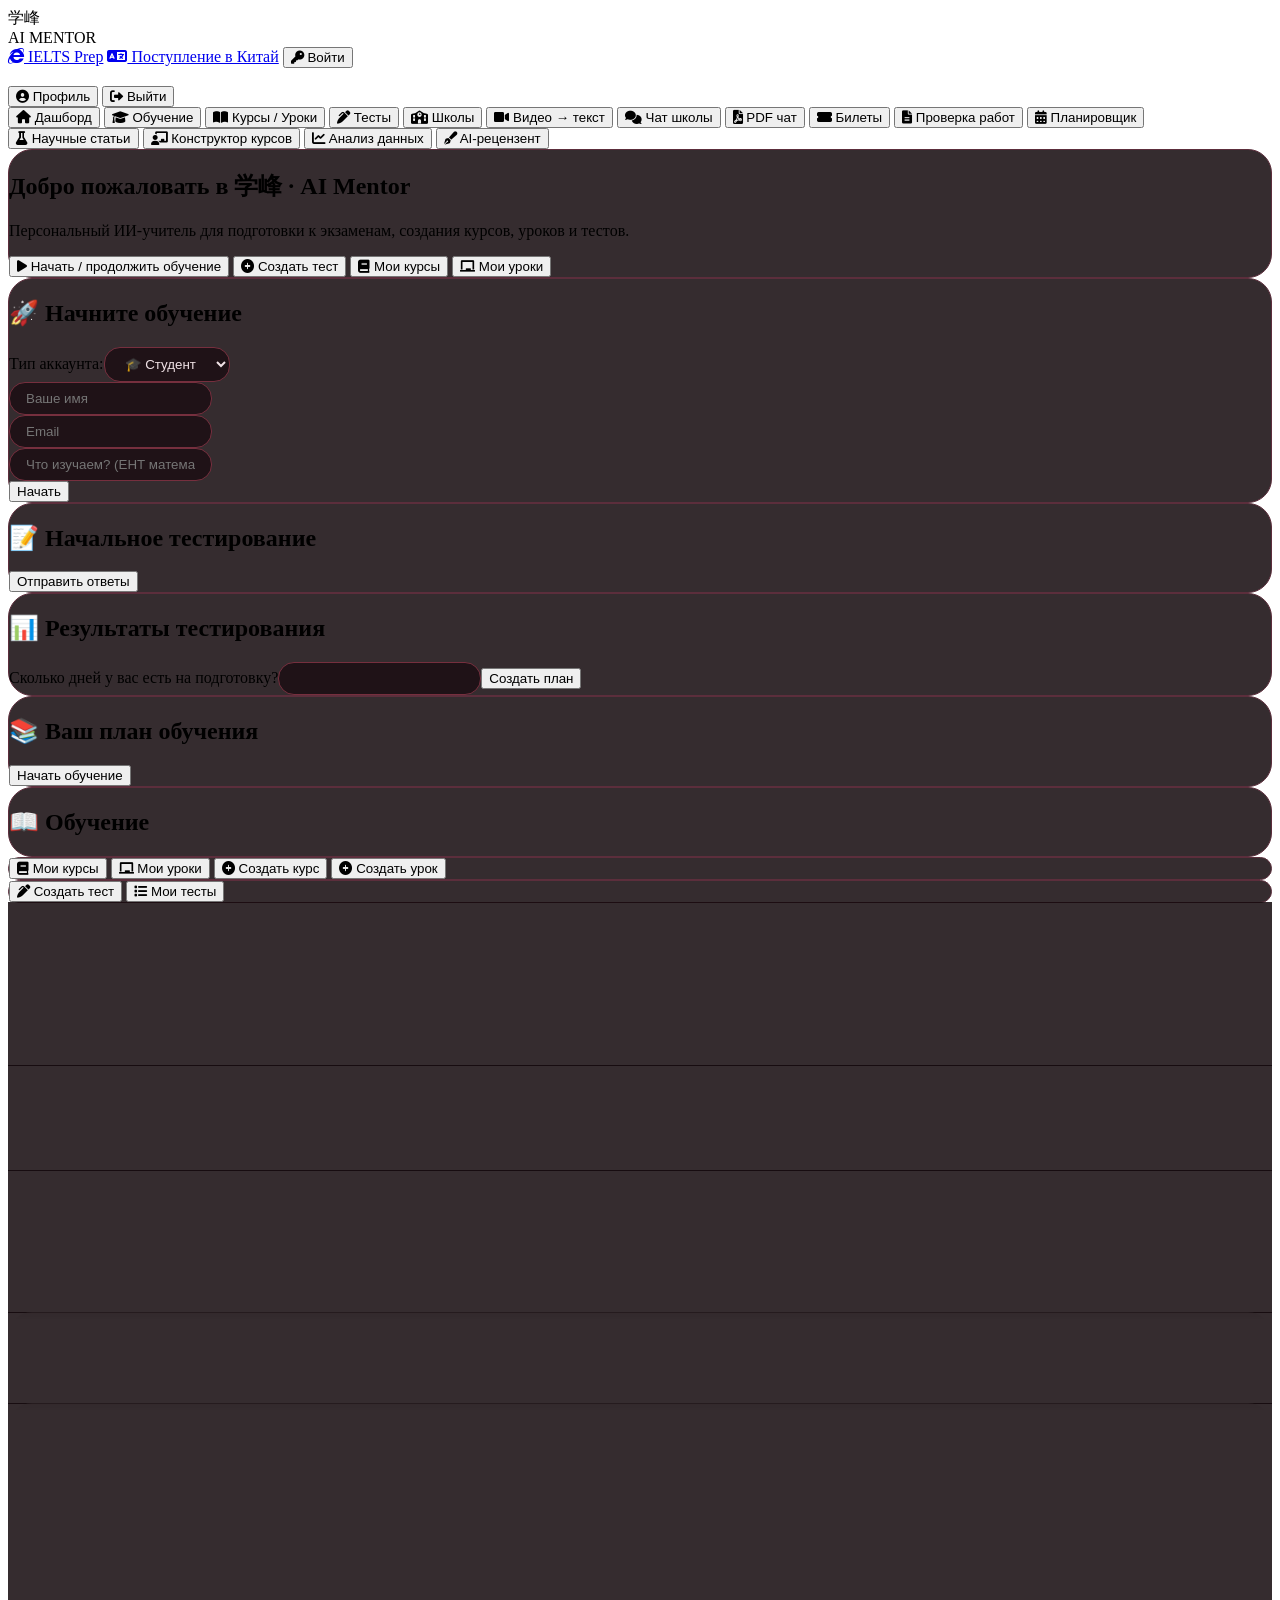
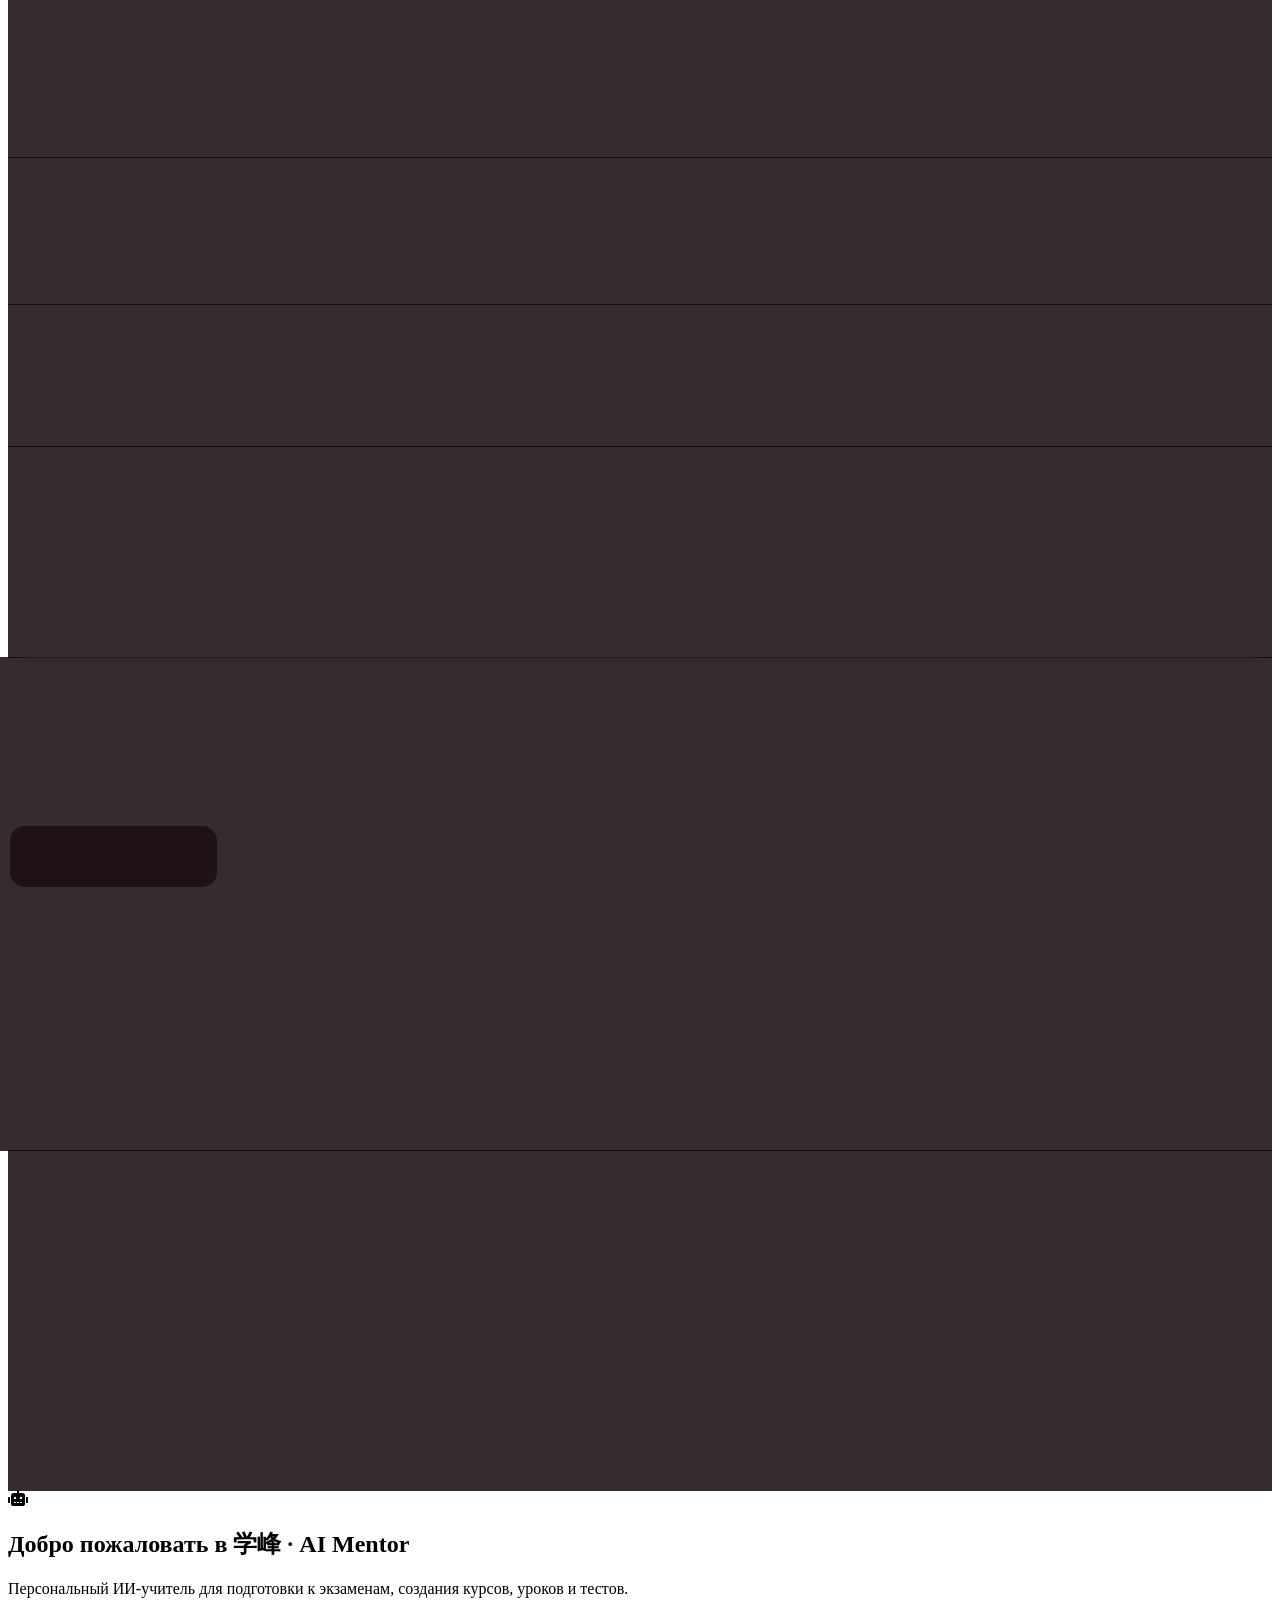
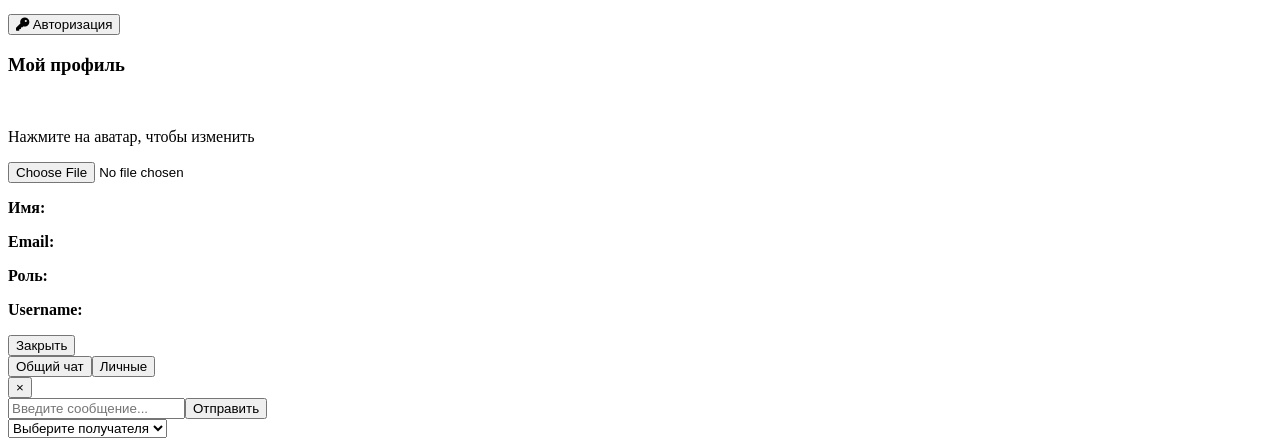
==== commit b0b14337: "pre_all" ====
--- a/frontend/index.html
+++ b/frontend/index.html
@@ -104,8 +104,9 @@
             <button data-tab="planner" class="tab-btn px-5 py-2 rounded-full bg-black/40 text-gray-200 transition-smooth"><i class="fas fa-calendar-alt mr-1"></i> Планировщик</button>
             <button data-tab="scientific" class="tab-btn px-5 py-2 rounded-full bg-black/40 text-gray-200 transition-smooth"><i class="fas fa-flask mr-1"></i> Научные статьи</button>
             <button data-tab="syllabus" class="tab-btn px-5 py-2 rounded-full bg-black/40 text-gray-200 transition-smooth"><i class="fas fa-chalkboard-user mr-1"></i> Конструктор курсов</button>
-            <!-- ДОБАВЛЕНА КНОПКА АНАЛИЗ ДАННЫХ -->
             <button data-tab="dataanalysis" class="tab-btn px-5 py-2 rounded-full bg-black/40 text-gray-200 transition-smooth"><i class="fas fa-chart-line mr-1"></i> Анализ данных</button>
+            <!-- НОВАЯ КНОПКА: AI-РЕЦЕНЗЕНТ -->
+            <button data-tab="reviewer" class="tab-btn px-5 py-2 rounded-full bg-black/40 text-gray-200 transition-smooth"><i class="fas fa-pen-fancy mr-1"></i> AI-рецензент</button>
         </div>
     </div>
 
@@ -308,7 +309,7 @@
             </div>
         </div>
 
-        <!-- ДОБАВЛЕНА ВКЛАДКА АНАЛИЗ ДАННЫХ -->
+        <!-- Анализ данных -->
         <div id="dataanalysis-pane" class="tab-pane hidden">
             <div class="step-card p-6">
                 <h2 class="text-xl font-bold mb-4">📊 Анализ данных для диссертации</h2>
@@ -368,6 +369,23 @@
                 </div>
             </div>
         </div>
+
+        <!-- НОВАЯ ВКЛАДКА: AI-РЕЦЕНЗЕНТ -->
+        <div id="reviewer-pane" class="tab-pane hidden">
+            <div class="step-card p-6">
+                <h2 class="text-xl font-bold mb-4">🔍 AI-рецензент + проверка на плагиат</h2>
+                <div class="mb-3">
+                    <input type="text" id="reviewTitle" placeholder="Название работы (необязательно)" class="modern-input w-full mb-2">
+                    <textarea id="reviewText" rows="12" placeholder="Вставьте текст диссертации, статьи или реферата..." class="modern-input w-full"></textarea>
+                    <button id="submitReviewBtn" class="mt-3 bg-[#bc3f4b] hover:bg-[#9e2e3a] px-4 py-2 rounded-full">Получить рецензию</button>
+                </div>
+                <div id="aiReviewResult" class="mt-4 p-3 bg-[#1f1219] rounded-xl whitespace-pre-wrap space-y-4"></div>
+                <div class="mt-6">
+                    <h3 class="font-bold text-lg mb-2">📜 История проверок</h3>
+                    <div id="reviewHistoryList" class="space-y-2 max-h-64 overflow-y-auto"></div>
+                </div>
+            </div>
+        </div>
     </div>
 
     <!-- Блок для неавторизованных -->
@@ -386,18 +404,16 @@
 
 <script src="/static/script.js"></script>
 <script>
-    // ========== ДОПОЛНИТЕЛЬНЫЕ УЛУЧШЕНИЯ ==========
+    // ========== ДОПОЛНИТЕЛЬНЫЕ УЛУЧШЕНИЯ (существующие) ==========
     async function resumeOrCreateStudentSession() {
     if (!currentUserId) return false;
     try {
-        // Получаем сессии через статистику пользователя
         const response = await fetch(`/api/user/statistics?user_id=${currentUserId}`, {
             headers: { 'Authorization': `Bearer ${localStorage.getItem('authToken')}` }
         });
         if (!response.ok) return false;
         const stats = await response.json();
         
-        // Ищем активную сессию через sessions напрямую из БД
         const sessResp = await fetch(`/api/sessions/by_user?user_id=${currentUserId}`, {
             headers: { 'Authorization': `Bearer ${localStorage.getItem('authToken')}` }
         });
@@ -439,7 +455,6 @@
     const tabContent = document.getElementById('tabContent');
     const rolePanel = document.getElementById('rolePanel');
 
-    // Если нет токена — показываем гостевой блок, скрываем всё остальное
     if (!token) {
         if (profileHeader) profileHeader.classList.add('hidden');
         if (rolePanel) rolePanel.classList.add('hidden');
@@ -449,7 +464,6 @@
         return;
     }
 
-    // Токен есть — скрываем гостевой блок, показываем панели
     if (profileHeader) profileHeader.classList.remove('hidden');
     if (rolePanel) rolePanel.classList.remove('hidden');
     if (tabsContainer) tabsContainer.classList.remove('hidden');
@@ -496,7 +510,6 @@
             }
         }
 
-        // Показываем первую вкладку (Дашборд)
         document.querySelectorAll('.tab-pane').forEach(p => p.classList.add('hidden'));
         const dashboardPane = document.getElementById('dashboard-pane');
         if (dashboardPane) dashboardPane.classList.remove('hidden');
@@ -544,7 +557,7 @@
             btn.addEventListener('click', function() {
                 const tab = this.getAttribute('data-tab');
                 const pane = document.getElementById(`${tab}-pane`);
-                if (!pane) return; // <-- вот эта проверка решает classList of null
+                if (!pane) return;
                 document.querySelectorAll('.tab-pane').forEach(p => p.classList.add('hidden'));
                 pane.classList.remove('hidden');
                 document.querySelectorAll('.tab-btn').forEach(b => b.classList.remove('active'));
@@ -555,7 +568,7 @@
         if (roleSelect && typeof setRole === 'function') setRole(roleSelect.value);
     });
 
-    // ========== PDF RAG ==========
+    // ========== PDF RAG (существующий) ==========
     const uploadBtn = document.getElementById('uploadPdfBtn');
     const askBtn = document.getElementById('askPdfBtn');
     const pdfFileInput = document.getElementById('pdfFile');
@@ -609,7 +622,7 @@
         });
     }
 
-    // ========== ГЕНЕРАЦИЯ БИЛЕТОВ ==========
+    // ========== ГЕНЕРАЦИЯ БИЛЕТОВ (существующий) ==========
     document.getElementById('generateTicketsBtn')?.addEventListener('click', async () => {
         const courseName = document.getElementById('examCourseName').value.trim();
         const numQuestions = parseInt(document.getElementById('examNumQuestions').value);
@@ -647,7 +660,7 @@
         }
     });
 
-    // ========== ПРОВЕРКА ЭССЕ ==========
+    // ========== ПРОВЕРКА ЭССЕ (существующий) ==========
     document.getElementById('checkEssayBtn')?.addEventListener('click', async () => {
         const text = document.getElementById('essayText').value.trim();
         const title = document.getElementById('essayTitle').value.trim();
@@ -680,7 +693,7 @@
         }
     });
 
-    // ========== ПЛАНИРОВЩИК ЗАДАЧ ==========
+    // ========== ПЛАНИРОВЩИК ЗАДАЧ (существующий) ==========
     async function loadTasks(filter = 'all') {
         const token = localStorage.getItem('authToken');
         if (!token) return;
@@ -757,7 +770,7 @@
     document.getElementById('filterCompleted')?.addEventListener('click', () => loadTasks('completed'));
     document.getElementById('filterUpcoming')?.addEventListener('click', () => loadTasks('upcoming'));
 
-    // ========== НАУЧНЫЕ СТАТЬИ ==========
+    // ========== НАУЧНЫЕ СТАТЬИ (существующий) ==========
     let selectedArticles = [];
     let currentSearchArticles = [];
 
@@ -775,7 +788,6 @@
         const articles = await response.json();
         if (!articles.length) { resultsDiv.innerHTML = '<div class="text-gray-400">Ничего не найдено</div>'; return; }
         
-        // Очищаем старые данные
         window.selectedArticles = [];
         window.currentSearchArticles = articles;
         
@@ -793,7 +805,6 @@
             </div>
         `).join('');
         
-        // Привязываем обработчики к каждой кнопке выбора
         document.querySelectorAll('.select-article-btn').forEach(btn => {
             btn.removeEventListener('click', handleArticleSelect);
             btn.addEventListener('click', handleArticleSelect);
@@ -825,7 +836,6 @@
     }
 }
 
-// Обновите обработчик кнопки генерации обзора
 document.getElementById('generateReviewBtn')?.addEventListener('click', async () => {
     const topic = document.getElementById('searchTopic').value.trim();
     if (!window.selectedArticles || !window.selectedArticles.length) {
@@ -901,7 +911,7 @@
         }
     });
 
-    // ========== КОНСТРУКТОР КУРСОВ (СИЛЛАБУС) ==========
+    // ========== КОНСТРУКТОР КУРСОВ (СИЛЛАБУС) (существующий) ==========
     async function loadSavedSyllabus() {
         const token = localStorage.getItem('authToken');
         if (!token) return;
@@ -974,7 +984,6 @@
         }
     });
 
-    // Загружаем сохранённые курсы при переключении на вкладку syllabus
     const syllabusTabBtn = document.querySelector('.tab-btn[data-tab="syllabus"]');
     if (syllabusTabBtn) {
         syllabusTabBtn.addEventListener('click', () => {
@@ -982,7 +991,6 @@
         });
     }
 
-    // При переключении на planner загружаем задачи
     const plannerTabBtn = document.querySelector('.tab-btn[data-tab="planner"]');
     if (plannerTabBtn) {
         plannerTabBtn.addEventListener('click', () => {
@@ -990,7 +998,7 @@
         });
     }
 
-// ========== АНАЛИЗ ДАННЫХ ==========
+// ========== АНАЛИЗ ДАННЫХ (существующий) ==========
 let currentDataSessionId = null;
 let currentAnalysisMode = 'ai';
 let generatedCode = '';
@@ -1079,7 +1087,6 @@
     document.getElementById('generatedCodeBlock')?.classList.add('hidden');
 
     try {
-        // Получаем структуру датафрейма
         let dfInfo = '';
         try {
             const previewResp = await fetch('/api/data/analyze', {
@@ -1093,7 +1100,6 @@
             }
         } catch(e) { console.warn('preview failed', e); }
 
-        // Генерируем код через бекенд (не напрямую к Anthropic)
         const aiResp = await fetch('/api/ai/generate-code', {
             method: 'POST',
             headers: { 'Content-Type': 'application/json', 'Authorization': `Bearer ${localStorage.getItem('authToken')}` },
@@ -1124,6 +1130,83 @@
         if (r) r.innerHTML = `<div class="text-red-400">Ошибка: ${err.message}</div>`;
     }
 });
+
+// ========== НОВЫЙ БЛОК: AI-РЕЦЕНЗЕНТ ==========
+async function loadReviewHistory() {
+    const token = localStorage.getItem('authToken');
+    if (!token) return;
+    try {
+        const response = await fetch('/api/review-history', {
+            headers: { 'Authorization': `Bearer ${token}` }
+        });
+        if (!response.ok) return;
+        const history = await response.json();
+        const container = document.getElementById('reviewHistoryList');
+        if (!history.length) {
+            container.innerHTML = '<p class="text-gray-400">Нет предыдущих проверок</p>';
+            return;
+        }
+        container.innerHTML = history.map(h => `
+            <div class="bg-[#1f1219] rounded-lg p-2 flex justify-between items-center">
+                <div>
+                    <div class="font-bold">${escapeHtml(h.title)}</div>
+                    <div class="text-xs text-gray-400">Оценка: ${h.score}/100 • Уникальность: ${h.plagiarism_percent}%</div>
+                    <div class="text-xs text-gray-500">${new Date(h.created_at).toLocaleString()}</div>
+                </div>
+                <button onclick="viewReviewDetails(${h.id})" class="bg-[#2c1a20] px-2 py-1 rounded text-xs">Подробнее</button>
+            </div>
+        `).join('');
+    } catch(e) { console.error(e); }
+}
+
+window.viewReviewDetails = async (reviewId) => {
+    alert('Просмотр деталей будет доступен в следующей версии');
+};
+
+const submitReviewBtn = document.getElementById('submitReviewBtn');
+if (submitReviewBtn) {
+    submitReviewBtn.addEventListener('click', async () => {
+        const title = document.getElementById('reviewTitle').value.trim();
+        const text = document.getElementById('reviewText').value.trim();
+        if (!text) { alert('Введите текст работы'); return; }
+        const resultDiv = document.getElementById('aiReviewResult');
+        resultDiv.innerHTML = '<i class="fas fa-spinner fa-spin"></i> Анализ текста и проверка на плагиат...';
+        try {
+            const response = await fetch('/api/review-text', {
+                method: 'POST',
+                headers: { 'Content-Type': 'application/json', 'Authorization': `Bearer ${localStorage.getItem('authToken')}` },
+                body: JSON.stringify({ title: title, text: text })
+            });
+            if (!response.ok) throw new Error(await response.text());
+            const data = await response.json();
+            let html = `
+                <div class="flex justify-between items-center border-b border-gray-700 pb-2 mb-2">
+                    <span class="text-xl font-bold">Оценка: ${data.score}/100</span>
+                    <span class="text-lg text-[#bc3f4b]">Уникальность: ${data.plagiarism_percent}%</span>
+                </div>
+                <div><span class="font-bold">📋 Уровень:</span> ${data.grade}</div>
+                <div><span class="font-bold">✅ Сильные стороны:</span><ul class="list-disc ml-5">${data.strengths.map(s => `<li>${escapeHtml(s)}</li>`).join('')}</ul></div>
+                <div><span class="font-bold">⚠️ Слабые места:</span><ul class="list-disc ml-5">${data.weaknesses.map(w => `<li>${escapeHtml(w)}</li>`).join('')}</ul></div>
+                <div><span class="font-bold">📌 Рекомендации:</span><ul class="list-disc ml-5">${data.recommendations.map(r => `<li>${escapeHtml(r)}</li>`).join('')}</ul></div>
+                <div><span class="font-bold">📝 Подробный отзыв:</span><div class="mt-2 p-2 bg-black/40 rounded">${escapeHtml(data.detailed_feedback)}</div></div>
+            `;
+            if (data.similar_parts && data.similar_parts.length) {
+                html += `<div><span class="font-bold">⚠️ Похожие фрагменты (плагиат):</span><ul class="list-disc ml-5">${data.similar_parts.map(p => `<li>${escapeHtml(p.text)} — источник: ${p.source_title || 'другая работа'}</li>`).join('')}</ul></div>`;
+            }
+            resultDiv.innerHTML = html;
+            loadReviewHistory();
+        } catch (err) {
+            resultDiv.innerHTML = `<span class="text-red-400">Ошибка: ${err.message}</span>`;
+        }
+    });
+}
+
+const reviewerTabBtn = document.querySelector('.tab-btn[data-tab="reviewer"]');
+if (reviewerTabBtn) {
+    reviewerTabBtn.addEventListener('click', () => {
+        loadReviewHistory();
+    });
+}
 </script>
 </body>
 </html>
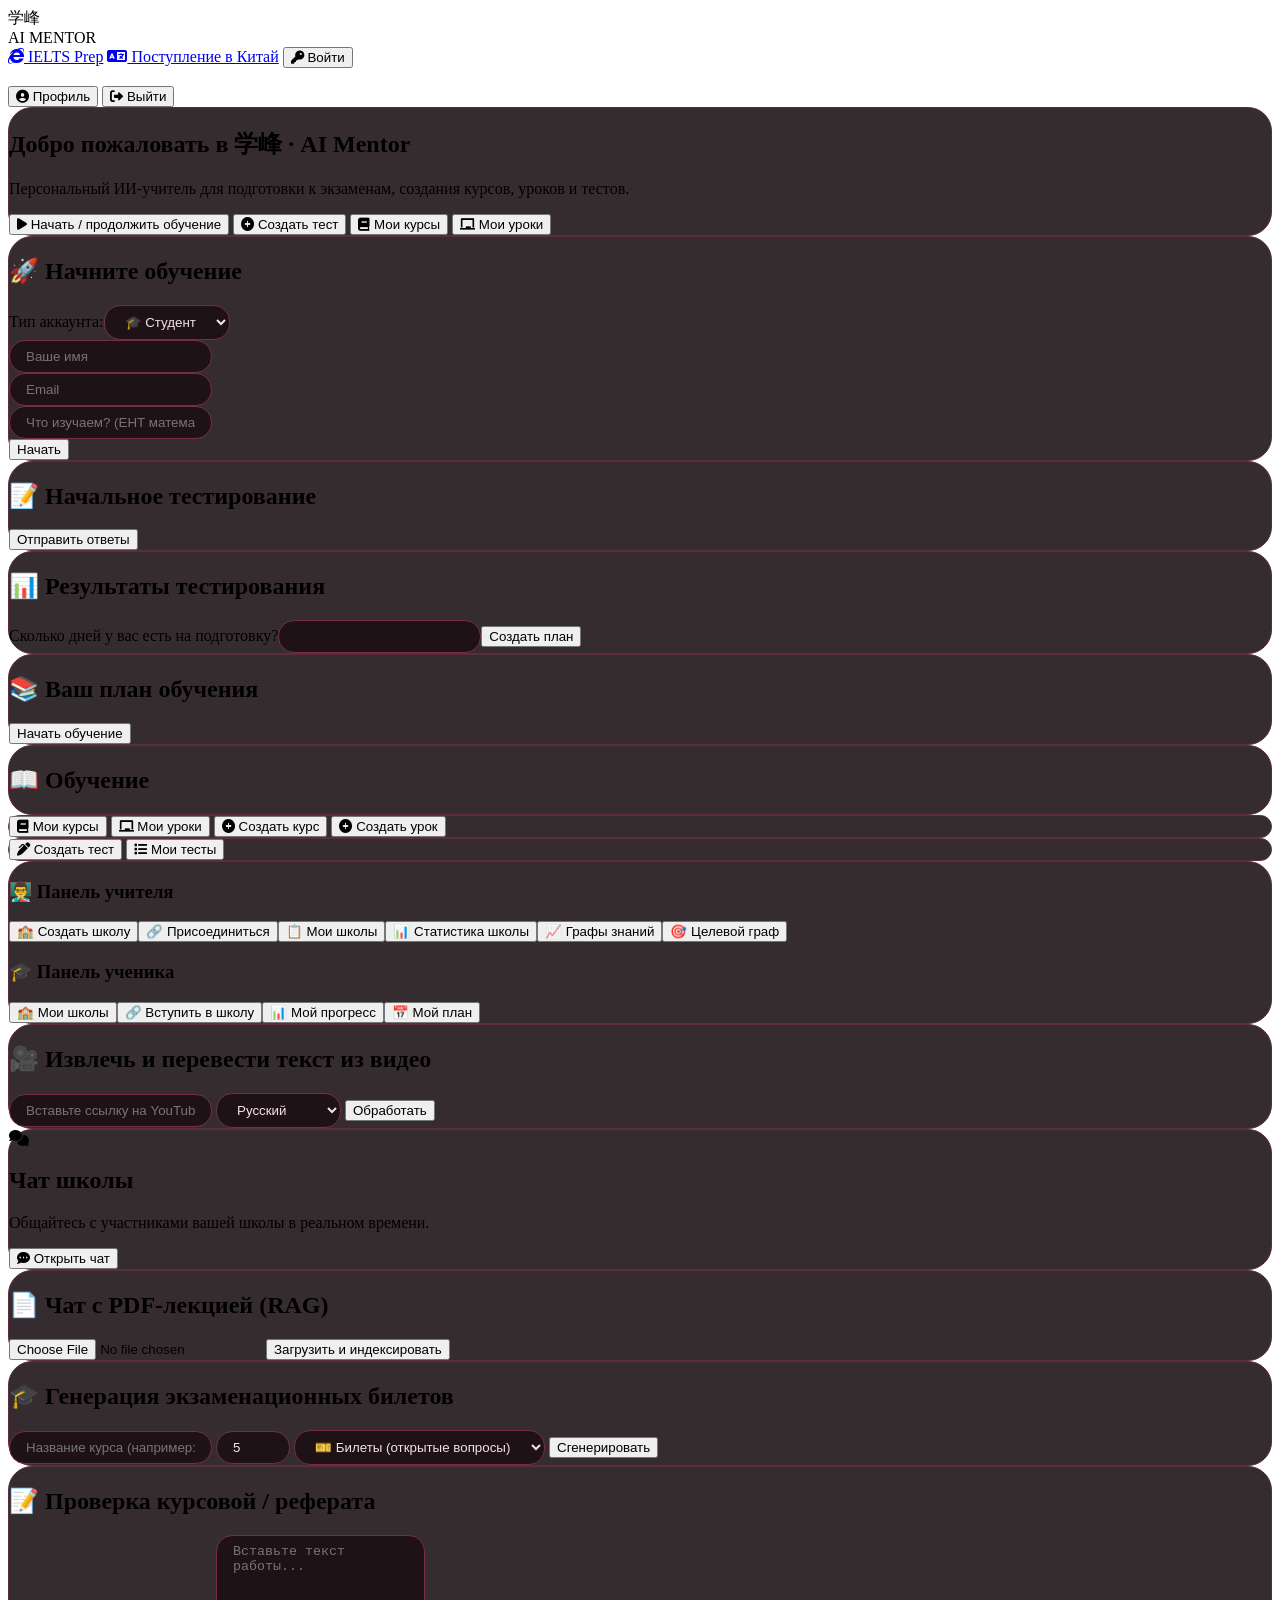
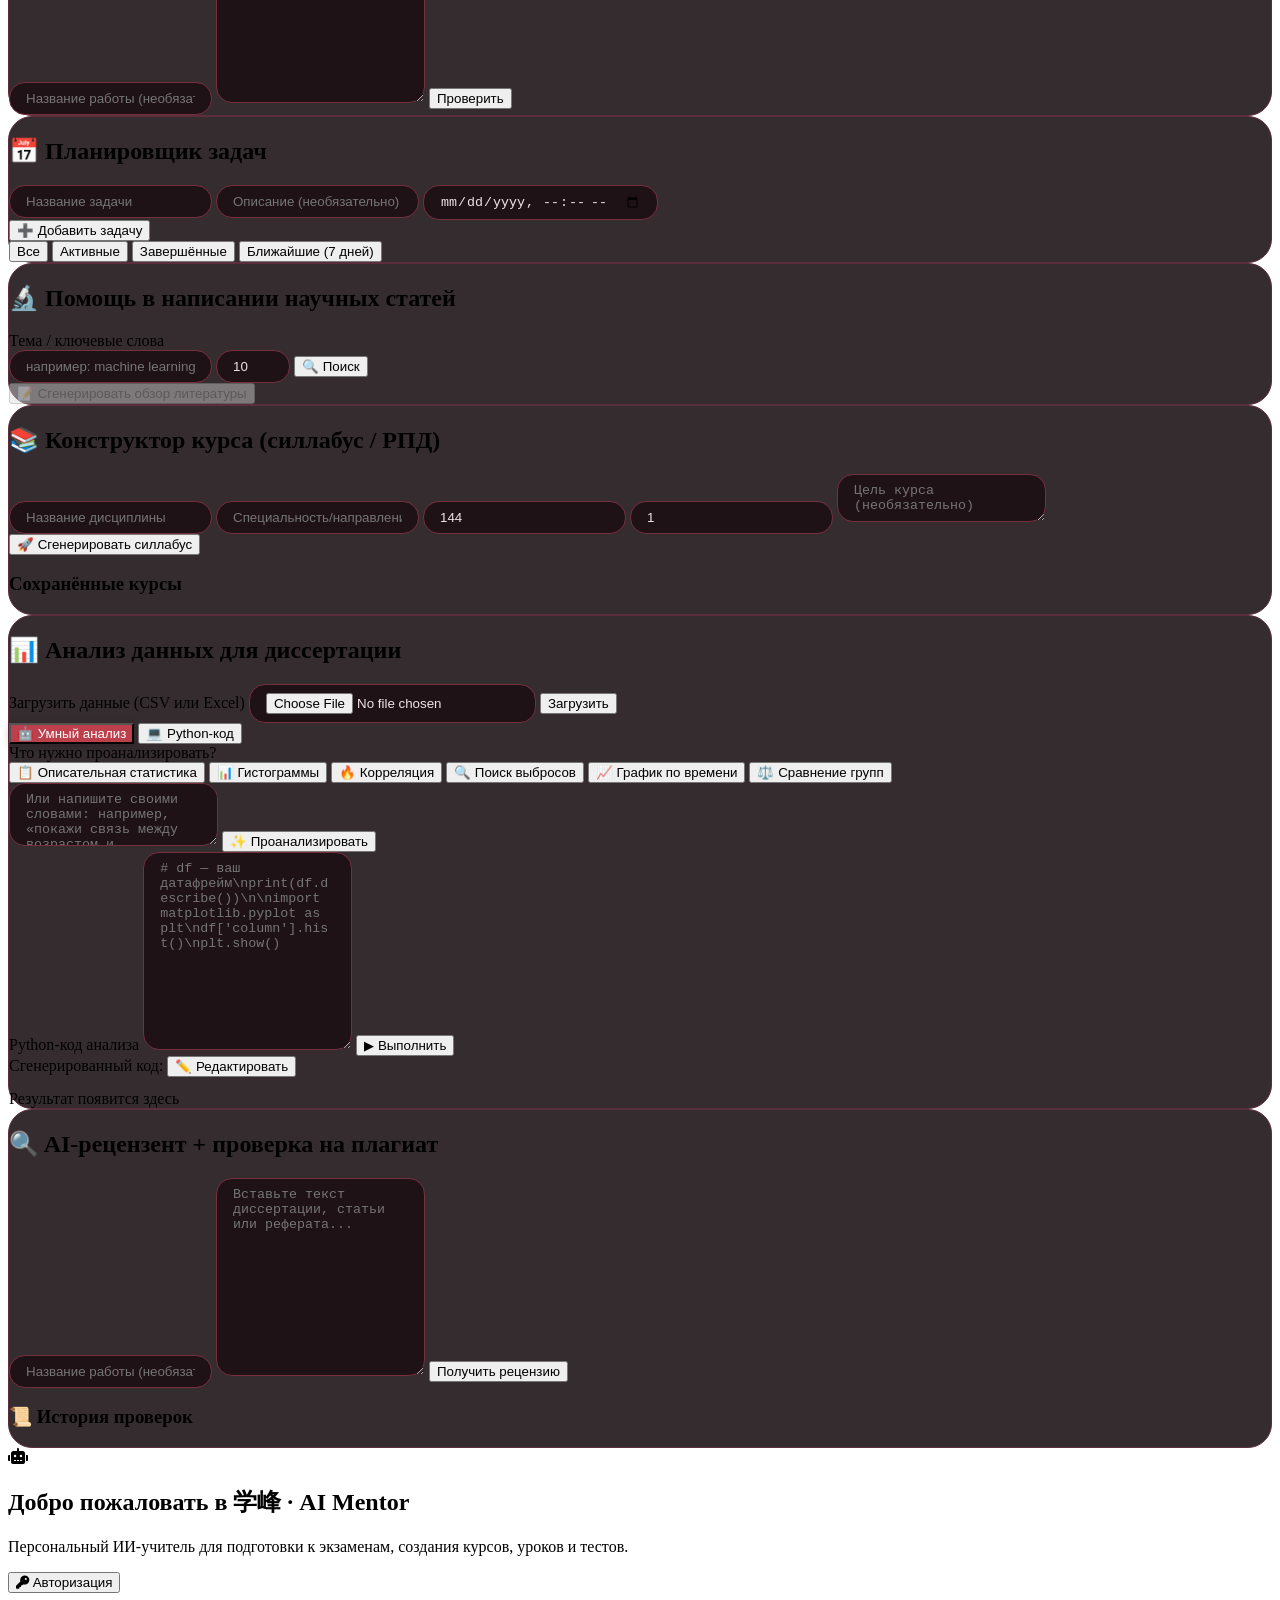
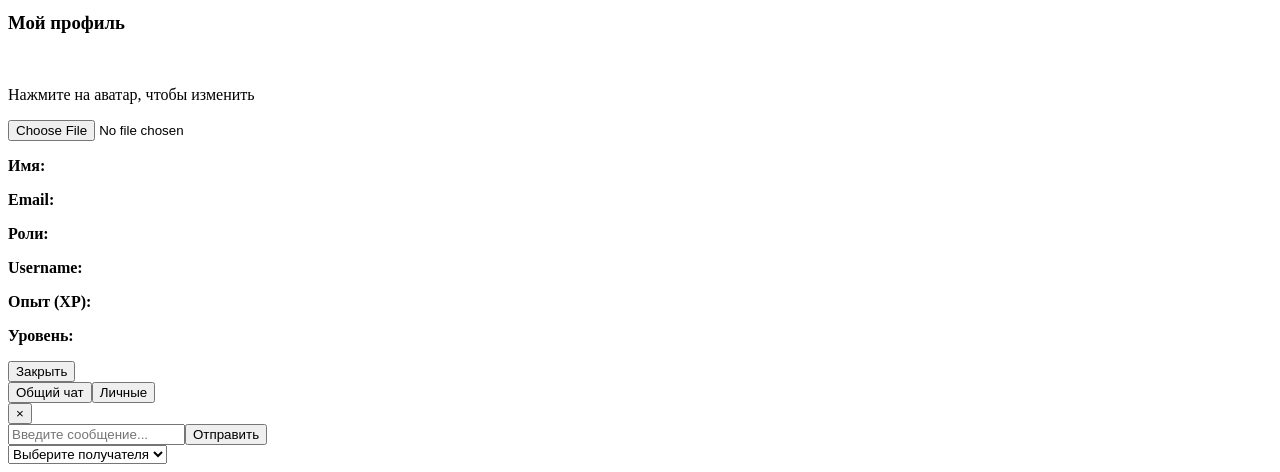
==== commit cc6143a0: "reo" ====
--- a/frontend/index.html
+++ b/frontend/index.html
@@ -17,7 +17,6 @@
     </script>
     <script id="MathJax-script" async src="https://cdnjs.cloudflare.com/ajax/libs/mathjax/3.2.2/es5/tex-chtml.min.js"></script>
     <style>
-        /* Дополнительные стили */
         .step-card, .question-card, .test-item, .course-card, .lesson-card, .results-container, .theory, .example, .task, .tips {
             background: rgba(18, 8, 11, 0.85);
             backdrop-filter: blur(4px);
@@ -44,7 +43,6 @@
         @media (max-width: 640px) {
             .btn-mobile-full { width: 100%; justify-content: center; }
         }
-        /* Для полосы прокрутки списка задач */
         .tasks-scroll { max-height: 400px; overflow-y: auto; }
         .line-clamp-2 {
             display: -webkit-box;
@@ -57,7 +55,7 @@
 <body class="bg-gradient-to-br from-[#0a0305] to-[#040102] text-gray-200 font-sans antialiased">
 
 <div class="max-w-7xl mx-auto px-4 py-6">
-    <!-- Шапка с логотипом и внешними ссылками -->
+    <!-- Шапка -->
     <div class="flex flex-wrap justify-between items-center gap-4 mb-6 p-4 rounded-2xl bg-black/30 backdrop-blur-sm border border-[#5c2e3c]">
         <div class="flex items-center gap-3">
             <div class="text-4xl font-black tracking-wider bg-gradient-to-r from-[#e6b8c2] to-[#bc3f4b] bg-clip-text text-transparent">学峰</div>
@@ -88,27 +86,8 @@
         <div id="rolePanelContent" class="flex flex-wrap gap-3"></div>
     </div>
 
-    <!-- Вкладки навигации -->
-    <div id="tabsContainer" class="hidden mb-6 overflow-x-auto pb-2">
-        <div class="flex gap-2 min-w-max">
-            <button data-tab="dashboard" class="tab-btn px-5 py-2 rounded-full bg-black/40 text-gray-200 transition-smooth"><i class="fas fa-home mr-1"></i> Дашборд</button>
-            <button data-tab="learning" class="tab-btn px-5 py-2 rounded-full bg-black/40 text-gray-200 transition-smooth"><i class="fas fa-graduation-cap mr-1"></i> Обучение</button>
-            <button data-tab="courses" class="tab-btn px-5 py-2 rounded-full bg-black/40 text-gray-200 transition-smooth"><i class="fas fa-book-open mr-1"></i> Курсы / Уроки</button>
-            <button data-tab="tests" class="tab-btn px-5 py-2 rounded-full bg-black/40 text-gray-200 transition-smooth"><i class="fas fa-pen-alt mr-1"></i> Тесты</button>
-            <button data-tab="schools" class="tab-btn px-5 py-2 rounded-full bg-black/40 text-gray-200 transition-smooth"><i class="fas fa-school mr-1"></i> Школы</button>
-            <button data-tab="video" class="tab-btn px-5 py-2 rounded-full bg-black/40 text-gray-200 transition-smooth"><i class="fas fa-video mr-1"></i> Видео → текст</button>
-            <button data-tab="chat" class="tab-btn px-5 py-2 rounded-full bg-black/40 text-gray-200 transition-smooth"><i class="fas fa-comments mr-1"></i> Чат школы</button>
-            <button data-tab="pdfchat" class="tab-btn px-5 py-2 rounded-full bg-black/40 text-gray-200 transition-smooth"><i class="fas fa-file-pdf mr-1"></i> PDF чат</button>
-            <button data-tab="examtickets" class="tab-btn px-5 py-2 rounded-full bg-black/40 text-gray-200 transition-smooth"><i class="fas fa-ticket-alt mr-1"></i> Билеты</button>
-            <button data-tab="essaycheck" class="tab-btn px-5 py-2 rounded-full bg-black/40 text-gray-200 transition-smooth"><i class="fas fa-file-alt mr-1"></i> Проверка работ</button>
-            <button data-tab="planner" class="tab-btn px-5 py-2 rounded-full bg-black/40 text-gray-200 transition-smooth"><i class="fas fa-calendar-alt mr-1"></i> Планировщик</button>
-            <button data-tab="scientific" class="tab-btn px-5 py-2 rounded-full bg-black/40 text-gray-200 transition-smooth"><i class="fas fa-flask mr-1"></i> Научные статьи</button>
-            <button data-tab="syllabus" class="tab-btn px-5 py-2 rounded-full bg-black/40 text-gray-200 transition-smooth"><i class="fas fa-chalkboard-user mr-1"></i> Конструктор курсов</button>
-            <button data-tab="dataanalysis" class="tab-btn px-5 py-2 rounded-full bg-black/40 text-gray-200 transition-smooth"><i class="fas fa-chart-line mr-1"></i> Анализ данных</button>
-            <!-- НОВАЯ КНОПКА: AI-РЕЦЕНЗЕНТ -->
-            <button data-tab="reviewer" class="tab-btn px-5 py-2 rounded-full bg-black/40 text-gray-200 transition-smooth"><i class="fas fa-pen-fancy mr-1"></i> AI-рецензент</button>
-        </div>
-    </div>
+    <!-- Контейнер для динамических вкладок (заполняется из script.js) -->
+    <div id="tabsContainer" class="hidden mb-6 overflow-x-auto pb-2"></div>
 
     <!-- Контент вкладок -->
     <div id="tabContent" class="hidden fade-in">
@@ -313,22 +292,16 @@
         <div id="dataanalysis-pane" class="tab-pane hidden">
             <div class="step-card p-6">
                 <h2 class="text-xl font-bold mb-4">📊 Анализ данных для диссертации</h2>
-                
-                <!-- Загрузка файла -->
                 <div class="mb-4">
                     <label class="block text-sm font-medium mb-1">Загрузить данные (CSV или Excel)</label>
                     <input type="file" id="dataFile" accept=".csv,.xls,.xlsx" class="modern-input w-full">
                     <button id="uploadDataBtn" class="mt-2 bg-[#bc3f4b] hover:bg-[#9e2e3a] px-4 py-2 rounded-full text-sm">Загрузить</button>
                     <div id="uploadStatus" class="text-sm text-gray-400 mt-2"></div>
                 </div>
-        
-                <!-- Переключатель режимов -->
                 <div class="flex gap-2 mb-4">
                     <button id="modeAI" onclick="setAnalysisMode('ai')" class="tab-btn active px-4 py-2 rounded-full text-sm bg-[#bc3f4b] text-white">🤖 Умный анализ</button>
                     <button id="modeCode" onclick="setAnalysisMode('code')" class="tab-btn px-4 py-2 rounded-full text-sm bg-black/40 text-gray-200">💻 Python-код</button>
                 </div>
-        
-                <!-- Режим ИИ -->
                 <div id="aiModeBlock">
                     <label class="block text-sm font-medium mb-1">Что нужно проанализировать?</label>
                     <div class="grid grid-cols-2 gap-2 mb-3">
@@ -342,20 +315,11 @@
                     <textarea id="aiPromptText" rows="3" placeholder="Или напишите своими словами: например, «покажи связь между возрастом и зарплатой» или «сделай топ-10 самых частых значений»" class="modern-input w-full mb-2"></textarea>
                     <button id="runAIAnalysisBtn" class="bg-[#bc3f4b] hover:bg-[#9e2e3a] px-4 py-2 rounded-full text-sm">✨ Проанализировать</button>
                 </div>
-        
-                <!-- Режим кода -->
                 <div id="codeModeBlock" class="hidden">
                     <label class="block text-sm font-medium mb-1">Python-код анализа</label>
-                    <textarea id="pythonCode" rows="12" class="modern-input w-full font-mono text-sm" placeholder="# df — ваш датафрейм
-        print(df.describe())
-        
-        import matplotlib.pyplot as plt
-        df['column'].hist()
-        plt.show()"></textarea>
+                    <textarea id="pythonCode" rows="12" class="modern-input w-full font-mono text-sm" placeholder="# df — ваш датафрейм\nprint(df.describe())\n\nimport matplotlib.pyplot as plt\ndf['column'].hist()\nplt.show()"></textarea>
                     <button id="runAnalysisBtn" class="mt-2 bg-[#bc3f4b] hover:bg-[#9e2e3a] px-4 py-2 rounded-full text-sm">▶ Выполнить</button>
                 </div>
-        
-                <!-- Сгенерированный код (показывается в AI-режиме) -->
                 <div id="generatedCodeBlock" class="hidden mt-3">
                     <div class="flex justify-between items-center mb-1">
                         <span class="text-xs text-gray-400">Сгенерированный код:</span>
@@ -363,14 +327,13 @@
                     </div>
                     <pre id="generatedCodeView" class="bg-[#1a0e12] p-3 rounded-xl text-xs font-mono overflow-x-auto text-gray-300"></pre>
                 </div>
-        
                 <div id="analysisResult" class="mt-4 p-3 bg-[#1f1219] rounded-xl">
                     <div class="text-gray-400">Результат появится здесь</div>
                 </div>
             </div>
         </div>
 
-        <!-- НОВАЯ ВКЛАДКА: AI-РЕЦЕНЗЕНТ -->
+        <!-- AI-рецензент -->
         <div id="reviewer-pane" class="tab-pane hidden">
             <div class="step-card p-6">
                 <h2 class="text-xl font-bold mb-4">🔍 AI-рецензент + проверка на плагиат</h2>
@@ -398,815 +361,38 @@
 </div>
 
 <!-- Модальные окна (профиль, чат) -->
-<div id="profileModal" class="fixed inset-0 hidden items-center justify-center bg-black/70 z-50" onclick="if(event.target===this) closeProfileModal()"><div class="bg-[#1a0e12] p-6 rounded-2xl max-w-md w-full border border-[#c95267]"><h3 class="text-xl font-bold mb-4">Мой профиль</h3><div class="text-center mb-4"><img id="modalAvatar" class="w-24 h-24 rounded-full mx-auto cursor-pointer border-2 border-[#c75f74]" src=""><p class="text-xs text-[#c28b98] mt-1">Нажмите на аватар, чтобы изменить</p><input type="file" id="avatarUpload" class="hidden"></div><p><strong>Имя:</strong> <span id="profileName"></span></p><p><strong>Email:</strong> <span id="profileEmail"></span></p><p><strong>Роль:</strong> <span id="profileRole"></span></p><p><strong>Username:</strong> <span id="profileUsername"></span></p><div class="flex justify-end mt-4"><button onclick="closeProfileModal()" class="bg-[#2c1a20] px-4 py-2 rounded-full">Закрыть</button></div></div></div>
+<div id="profileModal" class="fixed inset-0 hidden items-center justify-center bg-black/70 z-50" onclick="if(event.target===this) closeProfileModal()"><div class="bg-[#1a0e12] p-6 rounded-2xl max-w-md w-full border border-[#c95267]"><h3 class="text-xl font-bold mb-4">Мой профиль</h3><div class="text-center mb-4"><img id="modalAvatar" class="w-24 h-24 rounded-full mx-auto cursor-pointer border-2 border-[#c75f74]" src=""><p class="text-xs text-[#c28b98] mt-1">Нажмите на аватар, чтобы изменить</p><input type="file" id="avatarUpload" class="hidden"></div><p><strong>Имя:</strong> <span id="profileName"></span></p><p><strong>Email:</strong> <span id="profileEmail"></span></p><p><strong>Роли:</strong> <span id="profileRole"></span></p><p><strong>Username:</strong> <span id="profileUsername"></span></p><p><strong>Опыт (XP):</strong> <span id="profileXP"></span></p><p><strong>Уровень:</strong> <span id="profileLevel"></span></p><div class="flex justify-end mt-4"><button onclick="closeProfileModal()" class="bg-[#2c1a20] px-4 py-2 rounded-full">Закрыть</button></div></div></div>
 
 <div id="chatModal" class="fixed inset-0 hidden items-center justify-center bg-black/70 z-50" onclick="if(event.target===this) closeChatModal()"><div class="bg-[#1a0e12] rounded-2xl w-[90%] max-w-lg h-[80vh] flex flex-col border border-[#a24558]"><div class="flex justify-between p-3 border-b border-[#883c4b]"><div><button id="chatTabGeneral" class="bg-[#b34b60] text-white px-3 py-1 rounded-md mr-2">Общий чат</button><button id="chatTabPrivate" class="bg-[#2a151d] text-white px-3 py-1 rounded-md">Личные</button></div><button onclick="closeChatModal()" class="text-gray-300 text-xl">&times;</button></div><div id="chatMessagesContainer" class="flex-1 overflow-y-auto p-3"></div><div class="p-3 border-t border-[#572a36] flex"><input type="text" id="chatInput" placeholder="Введите сообщение..." class="flex-1 bg-[#221218] border border-[#a04559] rounded-full px-4 py-2 text-white"><button onclick="sendChatMessage()" class="ml-2 bg-[#ac4158] px-4 rounded-full text-white">Отправить</button></div><div id="chatRecipientSelect" class="p-2 border-b border-[#783545] hidden"><select id="privateRecipientId" class="bg-[#2f171f] text-white p-1 rounded"><option value="">Выберите получателя</option></select></div></div></div>
 
+<!-- Основной скрипт (весь функционал вынесен сюда) -->
 <script src="/static/script.js"></script>
+
+<!-- Только инициализация после загрузки страницы -->
 <script>
-    // ========== ДОПОЛНИТЕЛЬНЫЕ УЛУЧШЕНИЯ (существующие) ==========
-    async function resumeOrCreateStudentSession() {
-    if (!currentUserId) return false;
-    try {
-        const response = await fetch(`/api/user/statistics?user_id=${currentUserId}`, {
-            headers: { 'Authorization': `Bearer ${localStorage.getItem('authToken')}` }
-        });
-        if (!response.ok) return false;
-        const stats = await response.json();
-        
-        const sessResp = await fetch(`/api/sessions/by_user?user_id=${currentUserId}`, {
-            headers: { 'Authorization': `Bearer ${localStorage.getItem('authToken')}` }
-        });
-        if (!sessResp.ok) return false;
-        const sessions = await sessResp.json();
-        const activeSession = Array.isArray(sessions) 
-            ? sessions.find(s => s.status !== 'completed')
-            : null;
-            
-        if (activeSession) {
-            currentSessionId = activeSession.id;
-            const sessionRes = await fetch(`/api/sessions/${currentSessionId}`, {
-                headers: { 'Authorization': `Bearer ${localStorage.getItem('authToken')}` }
+    document.addEventListener('DOMContentLoaded', function() {
+        // Вызываем обновление интерфейса (авторизация, роли, вкладки)
+        if (typeof updateUIAfterAuth === 'function') {
+            updateUIAfterAuth();
+        } else {
+            console.warn("updateUIAfterAuth not loaded yet — waiting for script.js");
+            // Можно подождать, но script.js уже загружен синхронно, поэтому функция должна быть доступна
+        }
+        // Дополнительная инициализация обработчиков для кнопок, которые могут быть не привязаны в script.js
+        const startLearningBtn = document.getElementById('startLearningBtn');
+        if (startLearningBtn) {
+            startLearningBtn.addEventListener('click', function(e) { 
+                if (typeof startLearningMode === 'function') startLearningMode();
             });
-            if (sessionRes.ok) {
-                const sessionData = await sessionRes.json();
-                if (sessionData.test_results && sessionData.test_results.length) {
-                    currentQuestions = sessionData.test_results[0].questions;
-                }
-                document.getElementById('step1').style.display = 'none';
-                document.getElementById('step2').style.display = 'none';
-                document.getElementById('step3').style.display = 'none';
-                document.getElementById('step4').style.display = 'none';
-                document.getElementById('step5').style.display = 'block';
-                await loadNextLesson();
-                await updateProgress();
-                return true;
-            }
-        }
-    } catch(e) { console.warn("No active session found", e); }
-    return false;
-}
-
-    window.updateUIAfterAuth = async function() {
-    const token = localStorage.getItem('authToken');
-    const guestBlock = document.getElementById('guestBlock');
-    const profileHeader = document.getElementById('profileHeader');
-    const tabsContainer = document.getElementById('tabsContainer');
-    const tabContent = document.getElementById('tabContent');
-    const rolePanel = document.getElementById('rolePanel');
-
-    if (!token) {
-        if (profileHeader) profileHeader.classList.add('hidden');
-        if (rolePanel) rolePanel.classList.add('hidden');
-        if (tabsContainer) tabsContainer.classList.add('hidden');
-        if (tabContent) tabContent.classList.add('hidden');
-        if (guestBlock) guestBlock.classList.remove('hidden');
-        return;
-    }
-
-    if (profileHeader) profileHeader.classList.remove('hidden');
-    if (rolePanel) rolePanel.classList.remove('hidden');
-    if (tabsContainer) tabsContainer.classList.remove('hidden');
-    if (tabContent) tabContent.classList.remove('hidden');
-    if (guestBlock) guestBlock.classList.add('hidden');
-
-    try {
-        const profileResp = await fetch('/api/auth/profile', {
-            headers: { 'Authorization': `Bearer ${token}` }
-        });
-        if (!profileResp.ok) throw new Error();
-        const profile = await profileResp.json();
-        currentUserId = profile.id;
-        currentUserRole = profile.role;
-
-        document.getElementById('userNameDisplay').innerText = profile.name;
-        document.getElementById('userRoleDisplay').innerText = profile.role === 'teacher' ? 'Учитель' : 'Ученик';
-        const avatarEl = document.getElementById('avatarImg');
-        if (profile.avatar_url) avatarEl.src = profile.avatar_url;
-
-        const panel = document.getElementById('rolePanelContent');
-        if (profile.role === 'teacher') {
-            panel.innerHTML = `<i class="fas fa-chalkboard-teacher mr-2"></i>
-                <button onclick="showCreateSchoolForm()" class="bg-[#2c1a20] hover:bg-[#3f232c] px-4 py-1 rounded-full text-sm">🏫 Создать школу</button>
-                <button onclick="showJoinSchoolForm()" class="bg-[#2c1a20] hover:bg-[#3f232c] px-4 py-1 rounded-full text-sm">🔗 Присоединиться</button>
-                <button onclick="showMySchools()" class="bg-[#2c1a20] hover:bg-[#3f232c] px-4 py-1 rounded-full text-sm">📋 Мои школы</button>
-                <button onclick="showSchoolStats()" class="bg-[#2c1a20] hover:bg-[#3f232c] px-4 py-1 rounded-full text-sm">📊 Статистика школы</button>
-                <button onclick="showTeacherGraphs()" class="bg-[#2c1a20] hover:bg-[#3f232c] px-4 py-1 rounded-full text-sm">📈 Графы знаний</button>
-                <button onclick="buildTargetGraph()" class="bg-[#bc3f4b] hover:bg-[#9e2e3a] px-4 py-1 rounded-full text-sm">🎯 Целевой граф</button>`;
-            document.getElementById('teacherPanel').classList.remove('hidden');
-            document.getElementById('studentPanel').classList.add('hidden');
-        } else {
-            panel.innerHTML = `<i class="fas fa-user-graduate mr-2"></i>
-                <button onclick="joinSchool()" class="bg-[#2c1a20] hover:bg-[#3f232c] px-4 py-1 rounded-full text-sm">🔗 Вступить в школу</button>
-                <button onclick="showMySchools()" class="bg-[#2c1a20] hover:bg-[#3f232c] px-4 py-1 rounded-full text-sm">🏫 Мои школы</button>
-                <button onclick="showStudentGraphs()" class="bg-[#2c1a20] hover:bg-[#3f232c] px-4 py-1 rounded-full text-sm">📊 Мой прогресс</button>
-                <button onclick="showStudentPlan()" class="bg-[#2c1a20] hover:bg-[#3f232c] px-4 py-1 rounded-full text-sm">📅 Мой план</button>`;
-            document.getElementById('teacherPanel').classList.add('hidden');
-            document.getElementById('studentPanel').classList.remove('hidden');
-            try {
-                await resumeOrCreateStudentSession();
-            } catch(e) {
-                console.log("Нет активной сессии (пользователь ещё не начинал обучение)");
-            }
-        }
-
-        document.querySelectorAll('.tab-pane').forEach(p => p.classList.add('hidden'));
-        const dashboardPane = document.getElementById('dashboard-pane');
-        if (dashboardPane) dashboardPane.classList.remove('hidden');
-        const activeTab = document.querySelector('.tab-btn[data-tab="dashboard"]');
-        if (activeTab) {
-            document.querySelectorAll('.tab-btn').forEach(btn => btn.classList.remove('active'));
-            activeTab.classList.add('active');
-        }
-    } catch (e) {
-        console.error('Ошибка обновления интерфейса после авторизации:', e);
-    }
-};
-
-    window.switchToLearningTabAndStart = function() {
-        document.querySelectorAll('.tab-pane').forEach(p => p.classList.add('hidden'));
-        document.getElementById('learning-pane').classList.remove('hidden');
-        document.querySelectorAll('.tab-btn').forEach(btn => btn.classList.remove('active'));
-        document.querySelector('.tab-btn[data-tab="learning"]').classList.add('active');
-        if (currentSessionId && document.getElementById('step5').style.display === 'block') {
-            // already in learning
-        } else if (currentUserId && currentUserRole === 'student') {
-            resumeOrCreateStudentSession().then(restored => {
-                if (!restored) {
-                    document.querySelectorAll('.step').forEach(step => step.style.display = 'none');
-                    document.getElementById('step1').style.display = 'block';
-                }
+        }
+        const showTestCreatorBtn = document.getElementById('showTestCreatorBtn');
+        if (showTestCreatorBtn) {
+            showTestCreatorBtn.addEventListener('click', function(e) {
+                if (typeof showTestCreator === 'function') showTestCreator();
+                else alert('Сначала зарегистрируйтесь');
             });
-        } else {
-            document.querySelectorAll('.step').forEach(step => step.style.display = 'none');
-            document.getElementById('step1').style.display = 'block';
-        }
-    };
-
-    const originalLogout = window.logout;
-    if (originalLogout) {
-        window.logout = function() {
-            originalLogout();
-            updateUIAfterAuth();
-        };
-    }
-
-    document.addEventListener('DOMContentLoaded', () => {
-        updateUIAfterAuth();
-        document.querySelectorAll('.tab-btn').forEach(btn => {
-            btn.addEventListener('click', function() {
-                const tab = this.getAttribute('data-tab');
-                const pane = document.getElementById(`${tab}-pane`);
-                if (!pane) return;
-                document.querySelectorAll('.tab-pane').forEach(p => p.classList.add('hidden'));
-                pane.classList.remove('hidden');
-                document.querySelectorAll('.tab-btn').forEach(b => b.classList.remove('active'));
-                this.classList.add('active');
-            });
-        });
-        const roleSelect = document.getElementById('userRole');
-        if (roleSelect && typeof setRole === 'function') setRole(roleSelect.value);
+        }
     });
-
-    // ========== PDF RAG (существующий) ==========
-    const uploadBtn = document.getElementById('uploadPdfBtn');
-    const askBtn = document.getElementById('askPdfBtn');
-    const pdfFileInput = document.getElementById('pdfFile');
-    const pdfChatStatus = document.getElementById('pdfChatStatus');
-    const pdfQuestionBlock = document.getElementById('pdfQuestionBlock');
-    const pdfQuestion = document.getElementById('pdfQuestion');
-    const pdfAnswer = document.getElementById('pdfAnswer');
-
-    if (uploadBtn) {
-        uploadBtn.addEventListener('click', async () => {
-            const file = pdfFileInput.files[0];
-            if (!file) { alert('Выберите PDF файл'); return; }
-            const formData = new FormData();
-            formData.append('file', file);
-            pdfChatStatus.innerHTML = '<i class="fas fa-spinner fa-spin"></i> Загрузка и индексация...';
-            try {
-                const response = await fetch('/api/upload-pdf', {
-                    method: 'POST',
-                    headers: { 'Authorization': `Bearer ${localStorage.getItem('authToken')}` },
-                    body: formData
-                });
-                if (!response.ok) throw new Error(await response.text());
-                const data = await response.json();
-                currentPdfDocId = data.document_id;
-                pdfChatStatus.innerHTML = `<span class="text-green-400">✅ PDF "${data.filename}" загружен, проиндексировано ${data.chunks} фрагментов.</span>`;
-                pdfQuestionBlock.style.display = 'block';
-            } catch (err) {
-                pdfChatStatus.innerHTML = `<span class="text-red-400">❌ Ошибка: ${err.message}</span>`;
-            }
-        });
-    }
-
-    if (askBtn) {
-        askBtn.addEventListener('click', async () => {
-            const question = pdfQuestion.value.trim();
-            if (!question) { alert('Введите вопрос'); return; }
-            if (!currentPdfDocId) { alert('Сначала загрузите PDF'); return; }
-            pdfAnswer.innerHTML = '<i class="fas fa-spinner fa-spin"></i> Поиск ответа...';
-            try {
-                const response = await fetch('/api/ask-pdf', {
-                    method: 'POST',
-                    headers: { 'Content-Type': 'application/json', 'Authorization': `Bearer ${localStorage.getItem('authToken')}` },
-                    body: JSON.stringify({ document_id: currentPdfDocId, question: question })
-                });
-                if (!response.ok) throw new Error(await response.text());
-                const data = await response.json();
-                pdfAnswer.innerHTML = `<div class="prose prose-invert max-w-none">${marked.parse(data.answer)}</div>`;
-            } catch (err) {
-                pdfAnswer.innerHTML = `<span class="text-red-400">Ошибка: ${err.message}</span>`;
-            }
-        });
-    }
-
-    // ========== ГЕНЕРАЦИЯ БИЛЕТОВ (существующий) ==========
-    document.getElementById('generateTicketsBtn')?.addEventListener('click', async () => {
-        const courseName = document.getElementById('examCourseName').value.trim();
-        const numQuestions = parseInt(document.getElementById('examNumQuestions').value);
-        const ticketType = document.getElementById('examTicketType').value;
-        if (!courseName) { alert('Введите название курса'); return; }
-        if (isNaN(numQuestions) || numQuestions < 1 || numQuestions > 20) { alert('Количество вопросов от 1 до 20'); return; }
-        const resultDiv = document.getElementById('ticketsResult');
-        resultDiv.innerHTML = '<i class="fas fa-spinner fa-spin"></i> Генерация...';
-        try {
-            const response = await fetch('/api/generate-exam-tickets', {
-                method: 'POST',
-                headers: { 'Content-Type': 'application/json', 'Authorization': `Bearer ${localStorage.getItem('authToken')}` },
-                body: JSON.stringify({ course_name: courseName, num_questions: numQuestions, ticket_type: ticketType })
-            });
-            if (!response.ok) throw new Error(await response.text());
-            const data = await response.json();
-            let html = `<div class="space-y-4"><h3 class="font-bold text-lg">${escapeHtml(data.course_name)} (${data.questions.length} вопросов)</h3>`;
-            if (data.type === 'tickets') {
-                data.questions.forEach((q, idx) => {
-                    html += `<div class="border-l-2 border-[#bc3f4b] pl-3 py-1"><strong>${idx+1}.</strong> ${escapeHtml(q)}</div>`;
-                });
-            } else {
-                data.questions.forEach((q, idx) => {
-                    html += `<div class="border-l-2 border-[#bc3f4b] pl-3 py-2 mb-2"><strong>${idx+1}. ${escapeHtml(q.question)}</strong><ul class="ml-5 mt-1">`;
-                    q.options.forEach(opt => {
-                        html += `<li>${escapeHtml(opt)}</li>`;
-                    });
-                    html += `<li class="text-green-400 mt-1">✅ Правильный ответ: ${q.correct}</li></ul></div>`;
-                });
-            }
-            html += `</div>`;
-            resultDiv.innerHTML = html;
-        } catch (err) {
-            resultDiv.innerHTML = `<span class="text-red-400">Ошибка: ${err.message}</span>`;
-        }
-    });
-
-    // ========== ПРОВЕРКА ЭССЕ (существующий) ==========
-    document.getElementById('checkEssayBtn')?.addEventListener('click', async () => {
-        const text = document.getElementById('essayText').value.trim();
-        const title = document.getElementById('essayTitle').value.trim();
-        if (!text) {
-            alert('Введите текст работы');
-            return;
-        }
-        const resultDiv = document.getElementById('essayResult');
-        resultDiv.innerHTML = '<i class="fas fa-spinner fa-spin"></i> Анализ...';
-        try {
-            const response = await fetch('/api/check-essay', {
-                method: 'POST',
-                headers: { 'Content-Type': 'application/json', 'Authorization': `Bearer ${localStorage.getItem('authToken')}` },
-                body: JSON.stringify({ text: text, title: title })
-            });
-            if (!response.ok) throw new Error(await response.text());
-            const data = await response.json();
-            let html = `<div class="space-y-3">
-                <div class="flex justify-between items-center"><span class="font-bold">Оценка:</span> <span class="text-2xl font-bold text-[#bc3f4b]">${data.score}/100</span></div>
-                <div><span class="font-bold">Уровень:</span> ${data.grade}</div>
-                <div><span class="font-bold">✅ Сильные стороны:</span><ul class="list-disc ml-5">${data.strengths.map(s => `<li>${escapeHtml(s)}</li>`).join('')}</ul></div>
-                <div><span class="font-bold">⚠️ Слабые места:</span><ul class="list-disc ml-5">${data.weaknesses.map(w => `<li>${escapeHtml(w)}</li>`).join('')}</ul></div>
-                <div><span class="font-bold">📌 Рекомендации:</span><ul class="list-disc ml-5">${data.recommendations.map(r => `<li>${escapeHtml(r)}</li>`).join('')}</ul></div>
-                <div><span class="font-bold">📝 Подробный отзыв:</span><div class="mt-2 p-2 bg-black/40 rounded">${escapeHtml(data.detailed_feedback)}</div></div>
-                <div class="text-sm text-gray-400">Слов: ${data.word_count}, символов: ${data.char_count}</div>
-            </div>`;
-            resultDiv.innerHTML = html;
-        } catch (err) {
-            resultDiv.innerHTML = `<span class="text-red-400">Ошибка: ${err.message}</span>`;
-        }
-    });
-
-    // ========== ПЛАНИРОВЩИК ЗАДАЧ (существующий) ==========
-    async function loadTasks(filter = 'all') {
-        const token = localStorage.getItem('authToken');
-        if (!token) return;
-        let url = '/api/tasks';
-        if (filter === 'pending') url += '?status=pending';
-        else if (filter === 'completed') url += '?status=completed';
-        else if (filter === 'upcoming') url += '?upcoming_days=7';
-        const response = await fetch(url, { headers: { 'Authorization': `Bearer ${token}` } });
-        if (!response.ok) return;
-        const tasks = await response.json();
-        const container = document.getElementById('tasksList');
-        if (!tasks || !tasks.length) {
-            container.innerHTML = '<div class="text-center text-gray-400">Нет задач</div>';
-            return;
-        }
-        container.innerHTML = tasks.map(task => `
-            <div class="bg-[#1f1219] rounded-xl p-3 flex justify-between items-center">
-                <div>
-                    <div class="font-bold ${task.status === 'completed' ? 'line-through text-gray-400' : ''}">${escapeHtml(task.title)}</div>
-                    <div class="text-sm text-gray-400">${task.description ? escapeHtml(task.description) : ''}</div>
-                    <div class="text-xs text-[#e8a0ab]">Дедлайн: ${new Date(task.deadline).toLocaleString()}</div>
-                </div>
-                <div class="flex gap-2">
-                    ${task.status !== 'completed' ? `<button onclick="completeTask(${task.id})" class="bg-green-700 px-3 py-1 rounded-full text-xs">✅ Выполнено</button>` : ''}
-                    <button onclick="deleteTask(${task.id})" class="bg-red-800 px-3 py-1 rounded-full text-xs">🗑 Удалить</button>
-                </div>
-            </div>
-        `).join('');
-    }
-
-    window.completeTask = async (taskId) => {
-        const token = localStorage.getItem('authToken');
-        await fetch(`/api/tasks/${taskId}`, {
-            method: 'PUT',
-            headers: { 'Content-Type': 'application/json', 'Authorization': `Bearer ${token}` },
-            body: JSON.stringify({ status: 'completed' })
-        });
-        loadTasks();
-    };
-
-    window.deleteTask = async (taskId) => {
-        if (!confirm('Удалить задачу?')) return;
-        const token = localStorage.getItem('authToken');
-        await fetch(`/api/tasks/${taskId}`, { method: 'DELETE', headers: { 'Authorization': `Bearer ${token}` } });
-        loadTasks();
-    };
-
-    document.getElementById('addTaskBtn')?.addEventListener('click', async () => {
-        const title = document.getElementById('taskTitle').value.trim();
-        const description = document.getElementById('taskDesc').value.trim();
-        const deadline = document.getElementById('taskDeadline').value;
-        if (!title) { alert('Введите название задачи'); return; }
-        if (!deadline) { alert('Выберите дедлайн'); return; }
-        const date = new Date(deadline);
-        if (isNaN(date.getTime())) { alert('Некорректная дата'); return; }
-        const token = localStorage.getItem('authToken');
-        const response = await fetch('/api/tasks', {
-            method: 'POST',
-            headers: { 'Content-Type': 'application/json', 'Authorization': `Bearer ${token}` },
-            body: JSON.stringify({ title, description, deadline: date.toISOString() })
-        });
-        if (response.ok) {
-            document.getElementById('taskTitle').value = '';
-            document.getElementById('taskDesc').value = '';
-            document.getElementById('taskDeadline').value = '';
-            loadTasks();
-        } else {
-            alert('Ошибка при добавлении задачи');
-        }
-    });
-
-    document.getElementById('filterAll')?.addEventListener('click', () => loadTasks('all'));
-    document.getElementById('filterPending')?.addEventListener('click', () => loadTasks('pending'));
-    document.getElementById('filterCompleted')?.addEventListener('click', () => loadTasks('completed'));
-    document.getElementById('filterUpcoming')?.addEventListener('click', () => loadTasks('upcoming'));
-
-    // ========== НАУЧНЫЕ СТАТЬИ (существующий) ==========
-    let selectedArticles = [];
-    let currentSearchArticles = [];
-
-    async function searchArticles() {
-    const topic = document.getElementById('searchTopic').value.trim();
-    const maxResults = parseInt(document.getElementById('maxResults').value);
-    if (!topic) { alert('Введите тему поиска'); return; }
-    const resultsDiv = document.getElementById('searchResults');
-    resultsDiv.innerHTML = '<i class="fas fa-spinner fa-spin"></i> Поиск...';
-    try {
-        const response = await fetch(`/api/scientific/search?query=${encodeURIComponent(topic)}&max_results=${maxResults}`, {
-            headers: { 'Authorization': `Bearer ${localStorage.getItem('authToken')}` }
-        });
-        if (!response.ok) throw new Error(await response.text());
-        const articles = await response.json();
-        if (!articles.length) { resultsDiv.innerHTML = '<div class="text-gray-400">Ничего не найдено</div>'; return; }
-        
-        window.selectedArticles = [];
-        window.currentSearchArticles = articles;
-        
-        resultsDiv.innerHTML = articles.map((art, idx) => `
-            <div class="bg-[#1f1219] rounded-xl p-3 flex justify-between items-start gap-3" data-art-idx="${idx}">
-                <div class="flex-1">
-                    <div class="font-bold">${escapeHtml(art.title)}</div>
-                    <div class="text-sm text-gray-400">${escapeHtml(art.authors)} (${art.published ? new Date(art.published).getFullYear() : 'n.d.'})</div>
-                    <div class="text-xs text-gray-500 mt-1 line-clamp-2">${escapeHtml(art.summary.substring(0, 200))}...</div>
-                </div>
-                <div class="flex gap-2">
-                    <button onclick="viewBibtex('${art.arxiv_id}')" class="bg-[#2c1a20] px-2 py-1 rounded text-xs">📖 BibTeX</button>
-                    <button class="select-article-btn bg-[#bc3f4b] px-2 py-1 rounded text-xs" data-idx="${idx}">➕ Выбрать</button>
-                </div>
-            </div>
-        `).join('');
-        
-        document.querySelectorAll('.select-article-btn').forEach(btn => {
-            btn.removeEventListener('click', handleArticleSelect);
-            btn.addEventListener('click', handleArticleSelect);
-        });
-        
-        document.getElementById('generateReviewBtn').disabled = false;
-    } catch (err) {
-        resultsDiv.innerHTML = `<div class="text-red-400">Ошибка: ${err.message}</div>`;
-    }
-}
-
-function handleArticleSelect(e) {
-    const btn = e.currentTarget;
-    const idx = parseInt(btn.getAttribute('data-idx'));
-    const article = window.currentSearchArticles[idx];
-    if (!article) return;
-    
-    const already = window.selectedArticles.find(a => a.title === article.title);
-    if (already) {
-        window.selectedArticles = window.selectedArticles.filter(a => a.title !== article.title);
-        btn.textContent = '➕ Выбрать';
-        btn.classList.remove('bg-green-700');
-        btn.classList.add('bg-[#bc3f4b]');
-    } else {
-        window.selectedArticles.push({ title: article.title, authors: article.authors, summary: article.summary });
-        btn.textContent = '✓ Выбрано';
-        btn.classList.remove('bg-[#bc3f4b]');
-        btn.classList.add('bg-green-700');
-    }
-}
-
-document.getElementById('generateReviewBtn')?.addEventListener('click', async () => {
-    const topic = document.getElementById('searchTopic').value.trim();
-    if (!window.selectedArticles || !window.selectedArticles.length) {
-        alert('Выберите хотя бы одну статью для обзора');
-        return;
-    }
-    const reviewDiv = document.getElementById('reviewResult');
-    reviewDiv.innerHTML = '<i class="fas fa-spinner fa-spin"></i> Генерация обзора...';
-    try {
-        const response = await fetch('/api/scientific/review', {
-            method: 'POST',
-            headers: { 'Content-Type': 'application/json', 'Authorization': `Bearer ${localStorage.getItem('authToken')}` },
-            body: JSON.stringify({ topic: topic, articles: window.selectedArticles })
-        });
-        if (!response.ok) throw new Error(await response.text());
-        const data = await response.json();
-        reviewDiv.innerHTML = `<div class="prose prose-invert max-w-none">${marked.parse(data.review)}</div>`;
-    } catch (err) {
-        reviewDiv.innerHTML = `<span class="text-red-400">Ошибка: ${err.message}</span>`;
-    }
-});
-
-    window.toggleSelectArticle = (idx, title, authors, summary) => {
-        const btn = document.querySelector(`.select-article-btn[data-idx="${idx}"]`);
-        const already = selectedArticles.find(a => a.title === title);
-        if (already) {
-            selectedArticles = selectedArticles.filter(a => a.title !== title);
-            btn.textContent = '➕ Выбрать';
-            btn.classList.remove('bg-green-700');
-            btn.classList.add('bg-[#bc3f4b]');
-        } else {
-            selectedArticles.push({ title, authors, summary });
-            btn.textContent = '✓ Выбрано';
-            btn.classList.remove('bg-[#bc3f4b]');
-            btn.classList.add('bg-green-700');
-        }
-    };
-
-    window.viewBibtex = async (arxivId) => {
-        try {
-            const response = await fetch(`/api/scientific/bibtex?arxiv_id=${arxivId}`, {
-                headers: { 'Authorization': `Bearer ${localStorage.getItem('authToken')}` }
-            });
-            if (!response.ok) throw new Error(await response.text());
-            const data = await response.json();
-            alert('BibTeX скопирован в консоль\n\n' + data.bibtex);
-            console.log(data.bibtex);
-        } catch (err) {
-            alert('Ошибка загрузки BibTeX: ' + err.message);
-        }
-    };
-
-    document.getElementById('searchArticlesBtn')?.addEventListener('click', searchArticles);
-    document.getElementById('generateReviewBtn')?.addEventListener('click', async () => {
-        const topic = document.getElementById('searchTopic').value.trim();
-        if (!selectedArticles.length) {
-            alert('Выберите хотя бы одну статью для обзора');
-            return;
-        }
-        const reviewDiv = document.getElementById('reviewResult');
-        reviewDiv.innerHTML = '<i class="fas fa-spinner fa-spin"></i> Генерация обзора...';
-        try {
-            const response = await fetch('/api/scientific/review', {
-                method: 'POST',
-                headers: { 'Content-Type': 'application/json', 'Authorization': `Bearer ${localStorage.getItem('authToken')}` },
-                body: JSON.stringify({ topic: topic, articles: selectedArticles })
-            });
-            if (!response.ok) throw new Error(await response.text());
-            const data = await response.json();
-            reviewDiv.innerHTML = `<div class="prose prose-invert max-w-none">${marked.parse(data.review)}</div>`;
-        } catch (err) {
-            reviewDiv.innerHTML = `<span class="text-red-400">Ошибка: ${err.message}</span>`;
-        }
-    });
-
-    // ========== КОНСТРУКТОР КУРСОВ (СИЛЛАБУС) (существующий) ==========
-    async function loadSavedSyllabus() {
-        const token = localStorage.getItem('authToken');
-        if (!token) return;
-        try {
-            const response = await fetch('/api/syllabus/courses', {
-                headers: { 'Authorization': `Bearer ${token}` }
-            });
-            if (!response.ok) return;
-            const courses = await response.json();
-            const container = document.getElementById('savedSyllabusList');
-            if (!courses.length) {
-                container.innerHTML = '<p class="text-gray-400">Нет сохранённых курсов</p>';
-                return;
-            }
-            container.innerHTML = courses.map(c => `
-                <div class="bg-[#1f1219] rounded-lg p-2 flex justify-between items-center">
-                    <div>
-                        <div class="font-bold">${escapeHtml(c.title)}</div>
-                        <div class="text-xs text-gray-400">${c.university || ''} • ${c.semester} семестр</div>
-                    </div>
-                    <button onclick="viewSyllabus(${c.id})" class="bg-[#2c1a20] px-2 py-1 rounded text-xs">Просмотр</button>
-                </div>
-            `).join('');
-        } catch(e) { console.error(e); }
-    }
-
-    window.viewSyllabus = async (id) => {
-        const token = localStorage.getItem('authToken');
-        try {
-            const response = await fetch(`/api/syllabus/courses/${id}`, {
-                headers: { 'Authorization': `Bearer ${token}` }
-            });
-            if (!response.ok) throw new Error();
-            const course = await response.json();
-            let html = `<div class="bg-[#1f1219] p-4 rounded-xl space-y-3">
-                <h3 class="text-xl font-bold">${escapeHtml(course.title)}</h3>
-                <p><strong>Университет:</strong> ${course.university || '—'}</p>
-                <p><strong>Кафедра:</strong> ${course.department || '—'}</p>
-                <p><strong>Семестр:</strong> ${course.semester} | <strong>Кредиты:</strong> ${course.credits} | <strong>Часы:</strong> ${course.total_hours}</p>
-                <p><strong>Компетенции:</strong> ${course.competencies?.join(', ') || '—'}</p>
-                <div><strong>Содержание:</strong><pre class="text-sm bg-black/30 p-2 rounded mt-1 overflow-x-auto">${JSON.stringify(course.syllabus_content, null, 2)}</pre></div>
-                <div><strong>Литература:</strong><ul class="list-disc ml-5">${course.literature?.map(l => `<li>${l.authors} — ${l.title} (${l.year})</li>`).join('') || '<li>—</li>'}</ul></div>
-                <button onclick="closeModal()" class="bg-[#bc3f4b] px-3 py-1 rounded-full text-sm mt-2">Закрыть</button>
-            </div>`;
-            showModal(html);
-        } catch(e) { alert('Ошибка загрузки курса'); }
-    };
-
-    document.getElementById('generateSyllabusBtn')?.addEventListener('click', async () => {
-        const title = document.getElementById('syllabusTitle').value.trim();
-        const specialty = document.getElementById('syllabusSpecialty').value.trim();
-        const hours = parseInt(document.getElementById('syllabusHours').value);
-        const semester = parseInt(document.getElementById('syllabusSemester').value);
-        const goal = document.getElementById('syllabusGoal').value.trim();
-        if (!title) { alert('Введите название дисциплины'); return; }
-        const resultDiv = document.getElementById('syllabusResult');
-        resultDiv.innerHTML = '<i class="fas fa-spinner fa-spin"></i> Генерация...';
-        try {
-            const response = await fetch('/api/syllabus/generate', {
-                method: 'POST',
-                headers: { 'Content-Type': 'application/json', 'Authorization': `Bearer ${localStorage.getItem('authToken')}` },
-                body: JSON.stringify({ title, specialty, total_hours: hours, semester, goal })
-            });
-            if (!response.ok) throw new Error(await response.text());
-            const data = await response.json();
-            resultDiv.innerHTML = `<div class="prose prose-invert max-w-none"><pre class="text-sm whitespace-pre-wrap">${JSON.stringify(data, null, 2)}</pre></div>`;
-            loadSavedSyllabus();
-        } catch (err) {
-            resultDiv.innerHTML = `<span class="text-red-400">Ошибка: ${err.message}</span>`;
-        }
-    });
-
-    const syllabusTabBtn = document.querySelector('.tab-btn[data-tab="syllabus"]');
-    if (syllabusTabBtn) {
-        syllabusTabBtn.addEventListener('click', () => {
-            loadSavedSyllabus();
-        });
-    }
-
-    const plannerTabBtn = document.querySelector('.tab-btn[data-tab="planner"]');
-    if (plannerTabBtn) {
-        plannerTabBtn.addEventListener('click', () => {
-            loadTasks();
-        });
-    }
-
-// ========== АНАЛИЗ ДАННЫХ (существующий) ==========
-let currentDataSessionId = null;
-let currentAnalysisMode = 'ai';
-let generatedCode = '';
-
-window.setAnalysisMode = function(mode) {
-    currentAnalysisMode = mode;
-    const aiBlock = document.getElementById('aiModeBlock');
-    const codeBlock = document.getElementById('codeModeBlock');
-    const modeAI = document.getElementById('modeAI');
-    const modeCode = document.getElementById('modeCode');
-    if (!aiBlock || !codeBlock) return;
-    aiBlock.classList.toggle('hidden', mode !== 'ai');
-    codeBlock.classList.toggle('hidden', mode !== 'code');
-    if (modeAI) { modeAI.style.background = mode === 'ai' ? '#bc3f4b' : ''; modeAI.style.color = mode === 'ai' ? 'white' : ''; }
-    if (modeCode) { modeCode.style.background = mode === 'code' ? '#bc3f4b' : ''; modeCode.style.color = mode === 'code' ? 'white' : ''; }
-    document.getElementById('generatedCodeBlock')?.classList.add('hidden');
-};
-
-window.setAIPrompt = function(text) {
-    const el = document.getElementById('aiPromptText');
-    if (el) el.value = text;
-};
-
-window.editGeneratedCode = function() {
-    const codeEl = document.getElementById('pythonCode');
-    if (codeEl) codeEl.value = generatedCode;
-    setAnalysisMode('code');
-};
-
-document.getElementById('uploadDataBtn')?.addEventListener('click', async () => {
-    const fileInput = document.getElementById('dataFile');
-    const file = fileInput?.files[0];
-    if (!file) { alert('Выберите файл'); return; }
-    const formData = new FormData();
-    formData.append('file', file);
-    const statusDiv = document.getElementById('uploadStatus');
-    statusDiv.innerHTML = '<i class="fas fa-spinner fa-spin"></i> Загрузка...';
-    try {
-        const response = await fetch('/api/data/upload', {
-            method: 'POST',
-            headers: { 'Authorization': `Bearer ${localStorage.getItem('authToken')}` },
-            body: formData
-        });
-        if (!response.ok) throw new Error(await response.text());
-        const data = await response.json();
-        currentDataSessionId = data.session_id || data.id || data.data_session_id;
-        if (!currentDataSessionId) throw new Error('Сервер не вернул ID сессии');
-        statusDiv.innerHTML = `<span class="text-green-400">✅ Загружено: ${data.filename || file.name}</span>`;
-    } catch (err) {
-        statusDiv.innerHTML = `<span class="text-red-400">❌ Ошибка: ${err.message}</span>`;
-    }
-});
-
-async function runCode(code) {
-    if (!currentDataSessionId) { alert('Сначала загрузите файл данных'); return; }
-    const resultDiv = document.getElementById('analysisResult');
-    if (!resultDiv) return;
-    resultDiv.innerHTML = '<i class="fas fa-spinner fa-spin"></i> Выполнение...';
-    const response = await fetch('/api/data/analyze', {
-        method: 'POST',
-        headers: { 'Content-Type': 'application/json', 'Authorization': `Bearer ${localStorage.getItem('authToken')}` },
-        body: JSON.stringify({ session_id: currentDataSessionId, code: code })
-    });
-    if (!response.ok) throw new Error(await response.text());
-    const data = await response.json();
-    let imagesHtml = '';
-    if (data.figures && data.figures.length) {
-        imagesHtml = '<div class="mt-3 grid gap-3">' +
-            data.figures.map(img => `<img src="data:image/png;base64,${img}" class="max-w-full rounded border border-gray-700">`).join('') + '</div>';
-    }
-    resultDiv.innerHTML = `
-        <div class="font-medium mb-1">Вывод:</div>
-        <pre class="whitespace-pre-wrap bg-black/40 p-2 rounded text-sm">${escapeHtml(data.stdout || '(нет вывода)')}</pre>
-        ${data.stderr ? `<div class="mt-2 text-yellow-400 text-xs"><pre class="whitespace-pre-wrap">${escapeHtml(data.stderr)}</pre></div>` : ''}
-        ${imagesHtml}
-    `;
-}
-
-document.getElementById('runAIAnalysisBtn')?.addEventListener('click', async () => {
-    const prompt = document.getElementById('aiPromptText')?.value.trim();
-    if (!prompt) { alert('Опишите что нужно проанализировать'); return; }
-    if (!currentDataSessionId) { alert('Сначала загрузите файл данных'); return; }
-
-    const resultDiv = document.getElementById('analysisResult');
-    resultDiv.innerHTML = '<i class="fas fa-spinner fa-spin"></i> ИИ генерирует код...';
-    document.getElementById('generatedCodeBlock')?.classList.add('hidden');
-
-    try {
-        let dfInfo = '';
-        try {
-            const previewResp = await fetch('/api/data/analyze', {
-                method: 'POST',
-                headers: { 'Content-Type': 'application/json', 'Authorization': `Bearer ${localStorage.getItem('authToken')}` },
-                body: JSON.stringify({ session_id: currentDataSessionId, code: 'print(df.dtypes.to_string())\nprint("---")\nprint(df.head(3).to_string())' })
-            });
-            if (previewResp.ok) {
-                const preview = await previewResp.json();
-                dfInfo = preview.stdout || '';
-            }
-        } catch(e) { console.warn('preview failed', e); }
-
-        const aiResp = await fetch('/api/ai/generate-code', {
-            method: 'POST',
-            headers: { 'Content-Type': 'application/json', 'Authorization': `Bearer ${localStorage.getItem('authToken')}` },
-            body: JSON.stringify({ prompt, df_info: dfInfo })
-        });
-        if (!aiResp.ok) throw new Error(await aiResp.text());
-        const aiData = await aiResp.json();
-        generatedCode = aiData.code || '';
-
-        const codeView = document.getElementById('generatedCodeView');
-        if (codeView) codeView.textContent = generatedCode;
-        document.getElementById('generatedCodeBlock')?.classList.remove('hidden');
-
-        resultDiv.innerHTML = '<i class="fas fa-spinner fa-spin"></i> Выполнение кода...';
-        await runCode(generatedCode);
-
-    } catch (err) {
-        document.getElementById('analysisResult').innerHTML = `<div class="text-red-400">Ошибка: ${err.message}</div>`;
-    }
-});
-
-document.getElementById('runAnalysisBtn')?.addEventListener('click', async () => {
-    const code = document.getElementById('pythonCode')?.value;
-    if (!code) { alert('Введите код для выполнения'); return; }
-    try { await runCode(code); }
-    catch (err) {
-        const r = document.getElementById('analysisResult');
-        if (r) r.innerHTML = `<div class="text-red-400">Ошибка: ${err.message}</div>`;
-    }
-});
-
-// ========== НОВЫЙ БЛОК: AI-РЕЦЕНЗЕНТ ==========
-async function loadReviewHistory() {
-    const token = localStorage.getItem('authToken');
-    if (!token) return;
-    try {
-        const response = await fetch('/api/review-history', {
-            headers: { 'Authorization': `Bearer ${token}` }
-        });
-        if (!response.ok) return;
-        const history = await response.json();
-        const container = document.getElementById('reviewHistoryList');
-        if (!history.length) {
-            container.innerHTML = '<p class="text-gray-400">Нет предыдущих проверок</p>';
-            return;
-        }
-        container.innerHTML = history.map(h => `
-            <div class="bg-[#1f1219] rounded-lg p-2 flex justify-between items-center">
-                <div>
-                    <div class="font-bold">${escapeHtml(h.title)}</div>
-                    <div class="text-xs text-gray-400">Оценка: ${h.score}/100 • Уникальность: ${h.plagiarism_percent}%</div>
-                    <div class="text-xs text-gray-500">${new Date(h.created_at).toLocaleString()}</div>
-                </div>
-                <button onclick="viewReviewDetails(${h.id})" class="bg-[#2c1a20] px-2 py-1 rounded text-xs">Подробнее</button>
-            </div>
-        `).join('');
-    } catch(e) { console.error(e); }
-}
-
-window.viewReviewDetails = async (reviewId) => {
-    alert('Просмотр деталей будет доступен в следующей версии');
-};
-
-const submitReviewBtn = document.getElementById('submitReviewBtn');
-if (submitReviewBtn) {
-    submitReviewBtn.addEventListener('click', async () => {
-        const title = document.getElementById('reviewTitle').value.trim();
-        const text = document.getElementById('reviewText').value.trim();
-        if (!text) { alert('Введите текст работы'); return; }
-        const resultDiv = document.getElementById('aiReviewResult');
-        resultDiv.innerHTML = '<i class="fas fa-spinner fa-spin"></i> Анализ текста и проверка на плагиат...';
-        try {
-            const response = await fetch('/api/review-text', {
-                method: 'POST',
-                headers: { 'Content-Type': 'application/json', 'Authorization': `Bearer ${localStorage.getItem('authToken')}` },
-                body: JSON.stringify({ title: title, text: text })
-            });
-            if (!response.ok) throw new Error(await response.text());
-            const data = await response.json();
-            let html = `
-                <div class="flex justify-between items-center border-b border-gray-700 pb-2 mb-2">
-                    <span class="text-xl font-bold">Оценка: ${data.score}/100</span>
-                    <span class="text-lg text-[#bc3f4b]">Уникальность: ${data.plagiarism_percent}%</span>
-                </div>
-                <div><span class="font-bold">📋 Уровень:</span> ${data.grade}</div>
-                <div><span class="font-bold">✅ Сильные стороны:</span><ul class="list-disc ml-5">${data.strengths.map(s => `<li>${escapeHtml(s)}</li>`).join('')}</ul></div>
-                <div><span class="font-bold">⚠️ Слабые места:</span><ul class="list-disc ml-5">${data.weaknesses.map(w => `<li>${escapeHtml(w)}</li>`).join('')}</ul></div>
-                <div><span class="font-bold">📌 Рекомендации:</span><ul class="list-disc ml-5">${data.recommendations.map(r => `<li>${escapeHtml(r)}</li>`).join('')}</ul></div>
-                <div><span class="font-bold">📝 Подробный отзыв:</span><div class="mt-2 p-2 bg-black/40 rounded">${escapeHtml(data.detailed_feedback)}</div></div>
-            `;
-            if (data.similar_parts && data.similar_parts.length) {
-                html += `<div><span class="font-bold">⚠️ Похожие фрагменты (плагиат):</span><ul class="list-disc ml-5">${data.similar_parts.map(p => `<li>${escapeHtml(p.text)} — источник: ${p.source_title || 'другая работа'}</li>`).join('')}</ul></div>`;
-            }
-            resultDiv.innerHTML = html;
-            loadReviewHistory();
-        } catch (err) {
-            resultDiv.innerHTML = `<span class="text-red-400">Ошибка: ${err.message}</span>`;
-        }
-    });
-}
-
-const reviewerTabBtn = document.querySelector('.tab-btn[data-tab="reviewer"]');
-if (reviewerTabBtn) {
-    reviewerTabBtn.addEventListener('click', () => {
-        loadReviewHistory();
-    });
-}
 </script>
 </body>
 </html>
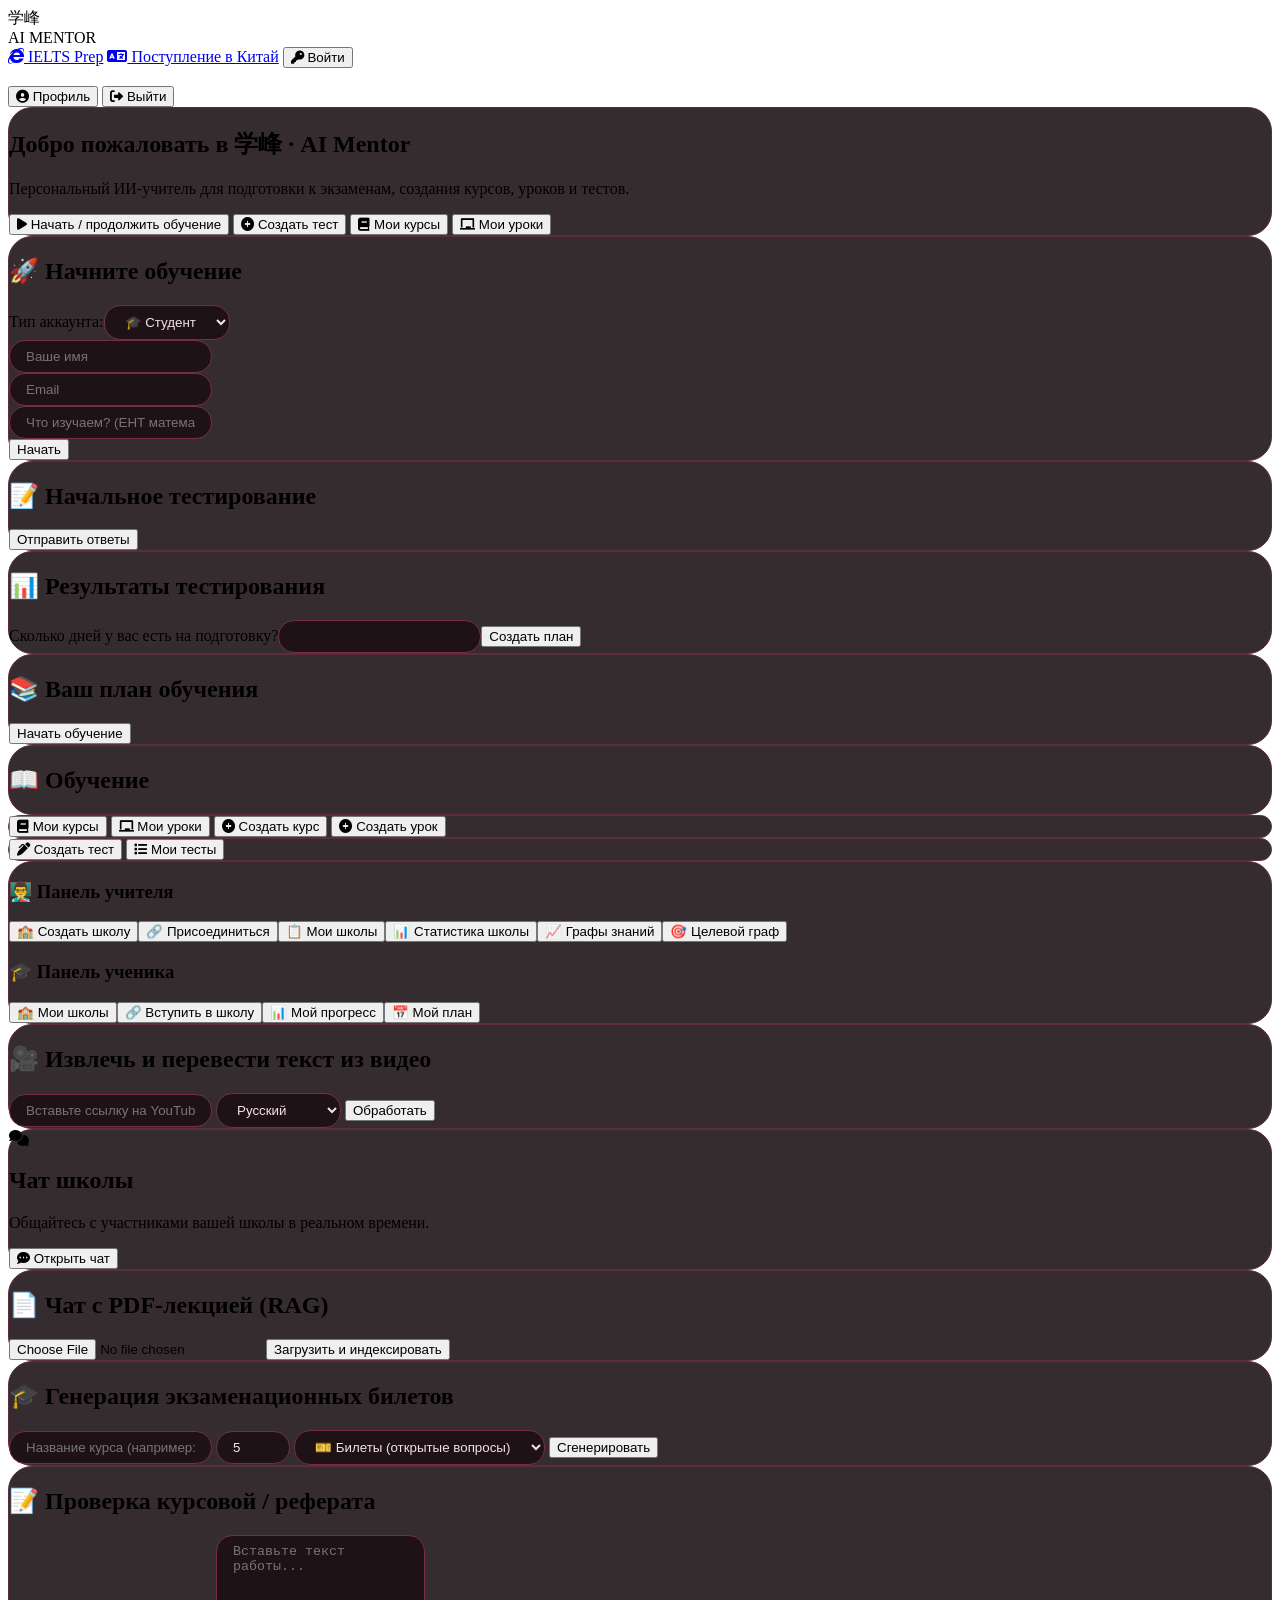
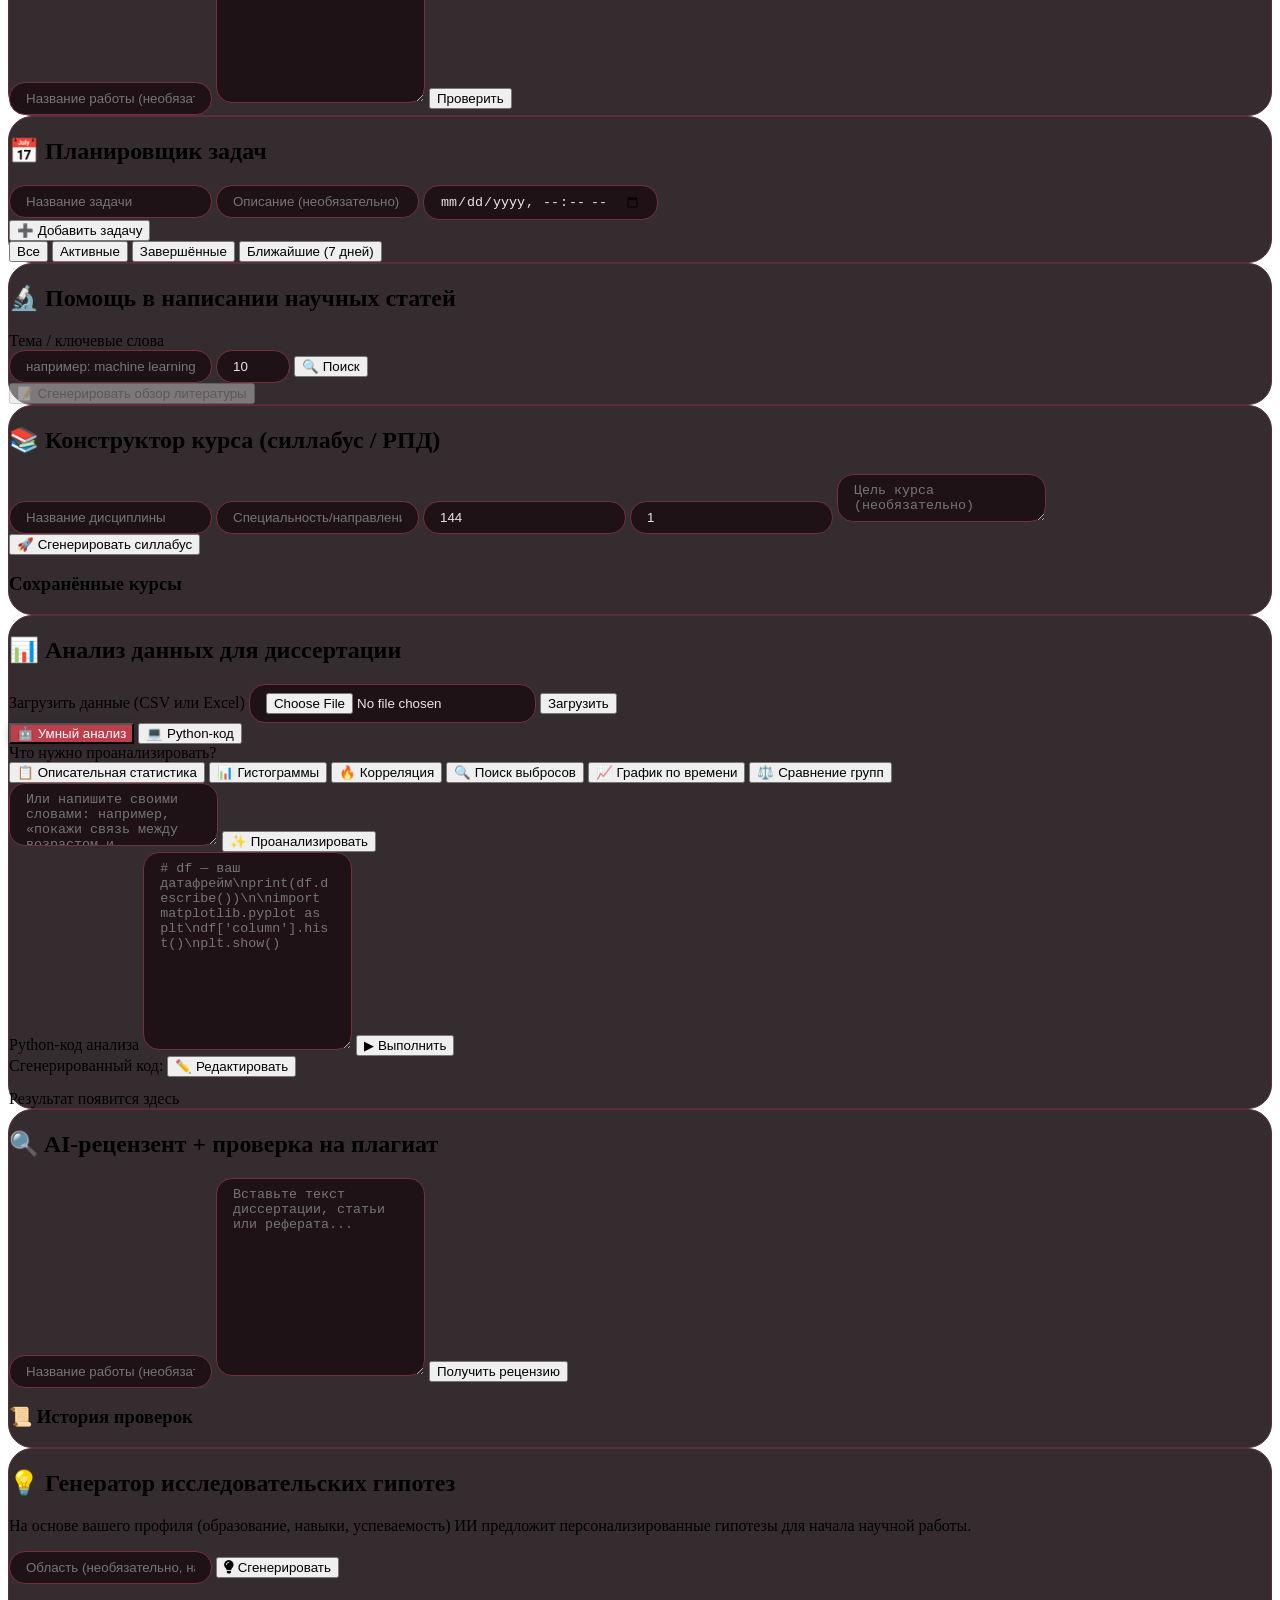
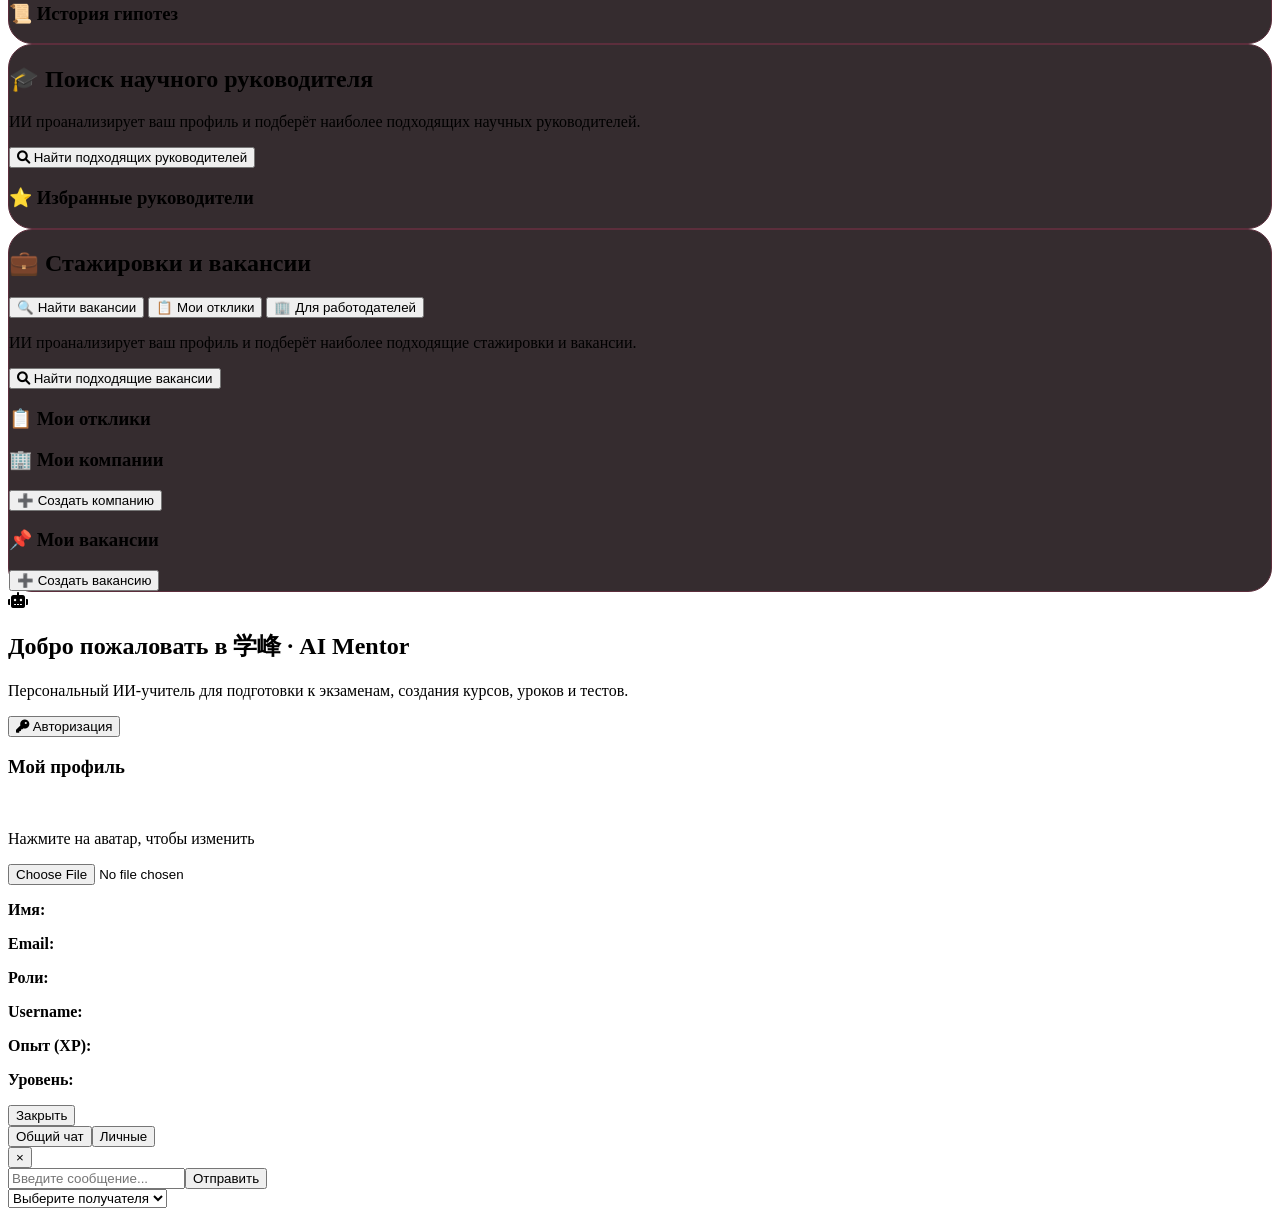
==== commit dc7b57c7: "poch" ====
--- a/frontend/index.html
+++ b/frontend/index.html
@@ -349,6 +349,81 @@
                 </div>
             </div>
         </div>
+
+        <!-- Генератор гипотез -->
+        <div id="hypothesis-pane" class="tab-pane hidden">
+            <div class="step-card p-6">
+                <h2 class="text-xl font-bold mb-4">💡 Генератор исследовательских гипотез</h2>
+                <p class="mb-4 text-gray-300">На основе вашего профиля (образование, навыки, успеваемость) ИИ предложит персонализированные гипотезы для начала научной работы.</p>
+                <div class="flex flex-wrap gap-4 mb-6">
+                    <input type="text" id="hypothesisDomain" placeholder="Область (необязательно, например: машинное обучение, биология)" class="modern-input flex-1">
+                    <button id="generateHypothesisBtn" class="bg-[#bc3f4b] hover:bg-[#9e2e3a] px-6 py-2 rounded-full whitespace-nowrap"><i class="fas fa-lightbulb mr-2"></i> Сгенерировать</button>
+                </div>
+                <div id="hypothesesList" class="space-y-4"></div>
+                <div class="mt-8">
+                    <h3 class="font-bold text-lg mb-3">📜 История гипотез</h3>
+                    <div id="historyHypothesesList" class="space-y-2 max-h-96 overflow-y-auto"></div>
+                </div>
+            </div>
+        </div>
+
+        <!-- ПОИСК НАУЧНОГО РУКОВОДИТЕЛЯ -->
+        <div id="supervisor-pane" class="tab-pane hidden">
+            <div class="step-card p-6">
+                <h2 class="text-xl font-bold mb-4">🎓 Поиск научного руководителя</h2>
+                <p class="mb-4">ИИ проанализирует ваш профиль и подберёт наиболее подходящих научных руководителей.</p>
+                <div class="flex justify-center mb-6">
+                    <button id="findSupervisorBtn" class="bg-[#bc3f4b] hover:bg-[#9e2e3a] px-6 py-2 rounded-full"><i class="fas fa-search mr-2"></i> Найти подходящих руководителей</button>
+                </div>
+                <div id="supervisorResults" class="space-y-4"></div>
+                <div class="mt-8">
+                    <h3 class="font-bold text-lg mb-3">⭐ Избранные руководители</h3>
+                    <div id="favoriteSupervisorsList" class="space-y-2 max-h-96 overflow-y-auto"></div>
+                </div>
+            </div>
+        </div>
+
+        <!-- НОВАЯ ВКЛАДКА: СТАЖИРОВКИ И ВАКАНСИИ -->
+        <div id="internship-pane" class="tab-pane hidden">
+            <div class="step-card p-6">
+                <h2 class="text-xl font-bold mb-4">💼 Стажировки и вакансии</h2>
+                
+                <!-- Вкладки внутри панели -->
+                <div class="flex gap-2 mb-6 border-b border-[#5c2e3c] pb-2">
+                    <button id="internshipFindVacanciesTab" class="px-4 py-2 rounded-t-lg bg-[#bc3f4b] text-white">🔍 Найти вакансии</button>
+                    <button id="internshipMyApplicationsTab" class="px-4 py-2 rounded-t-lg bg-black/40 text-gray-300">📋 Мои отклики</button>
+                    <button id="internshipEmployerTab" class="px-4 py-2 rounded-t-lg bg-black/40 text-gray-300 hidden employer-only">🏢 Для работодателей</button>
+                </div>
+
+                <!-- Поиск вакансий -->
+                <div id="internshipFindVacancies" class="internship-tab-content">
+                    <p class="mb-4 text-gray-300">ИИ проанализирует ваш профиль и подберёт наиболее подходящие стажировки и вакансии.</p>
+                    <div class="flex justify-center mb-6">
+                        <button id="findVacanciesBtn" class="bg-[#bc3f4b] hover:bg-[#9e2e3a] px-6 py-2 rounded-full"><i class="fas fa-search mr-2"></i> Найти подходящие вакансии</button>
+                    </div>
+                    <div id="vacanciesResult" class="space-y-4"></div>
+                </div>
+
+                <!-- Мои отклики -->
+                <div id="internshipMyApplications" class="internship-tab-content hidden">
+                    <h3 class="font-bold text-lg mb-3">📋 Мои отклики</h3>
+                    <div id="myApplicationsList" class="space-y-2 max-h-96 overflow-y-auto"></div>
+                </div>
+
+                <!-- Для работодателей -->
+                <div id="internshipEmployer" class="internship-tab-content hidden">
+                    <div class="mb-6">
+                        <h3 class="font-bold text-lg mb-3">🏢 Мои компании</h3>
+                        <button id="createCompanyBtn" class="bg-[#2c1a20] hover:bg-[#3f232c] px-4 py-2 rounded-full text-sm mb-3">➕ Создать компанию</button>
+                        <div id="myCompaniesList" class="space-y-2 max-h-48 overflow-y-auto mb-4"></div>
+                        
+                        <h3 class="font-bold text-lg mb-3">📌 Мои вакансии</h3>
+                        <button id="createVacancyBtn" class="bg-[#2c1a20] hover:bg-[#3f232c] px-4 py-2 rounded-full text-sm mb-3">➕ Создать вакансию</button>
+                        <div id="myVacanciesList" class="space-y-2 max-h-96 overflow-y-auto"></div>
+                    </div>
+                </div>
+            </div>
+        </div>
     </div>
 
     <!-- Блок для неавторизованных -->
@@ -368,30 +443,590 @@
 <!-- Основной скрипт (весь функционал вынесен сюда) -->
 <script src="/static/script.js"></script>
 
-<!-- Только инициализация после загрузки страницы -->
+<!-- Дополнительные функции -->
 <script>
+    // ========== ГИПОТЕЗЫ ==========
+    async function generateHypotheses() {
+        const token = localStorage.getItem('authToken');
+        if (!token) {
+            alert('Пожалуйста, войдите в систему');
+            return;
+        }
+        const domain = document.getElementById('hypothesisDomain')?.value || '';
+        const resultDiv = document.getElementById('hypothesesList');
+        if (!resultDiv) return;
+        resultDiv.innerHTML = '<div class="text-center py-8"><i class="fas fa-spinner fa-spin mr-2"></i> Генерация гипотез на основе вашего профиля...</div>';
+        try {
+            const response = await fetch(`/api/hypothesis/generate?domain=${encodeURIComponent(domain)}&num_hypotheses=3`, {
+                method: 'POST',
+                headers: { 'Authorization': `Bearer ${token}` }
+            });
+            if (!response.ok) throw new Error(await response.text());
+            const data = await response.json();
+            let html = '<h3 class="font-bold text-lg mb-3">✨ Сгенерированные гипотезы:</h3>';
+            for (let h of data.hypotheses) {
+                html += `
+                    <div class="bg-[#1f1219] p-4 rounded-xl mb-3 border border-[#5c2e3c]">
+                        <div class="flex flex-wrap justify-between items-start gap-2">
+                            <div class="flex-1">
+                                <p class="text-white text-base">${escapeHtml(h.text)}</p>
+                                <div class="flex flex-wrap gap-4 mt-2 text-sm text-gray-400">
+                                    <span><i class="fas fa-chart-line mr-1"></i> Уверенность: ${(h.confidence_score * 100).toFixed(0)}%</span>
+                                    <span><i class="fas fa-user-check mr-1"></i> Релевантность: ${(h.relevance_score * 100).toFixed(0)}%</span>
+                                    <span><i class="far fa-calendar-alt mr-1"></i> ${new Date(h.created_at).toLocaleString()}</span>
+                                </div>
+                            </div>
+                            <div class="flex gap-2 mt-2 sm:mt-0">
+                                <button onclick="rateHypothesis(${h.id}, 5)" class="bg-green-800 hover:bg-green-700 px-3 py-1 rounded text-xs"><i class="fas fa-thumbs-up mr-1"></i> Полезна</button>
+                                <button onclick="rateHypothesis(${h.id}, 1)" class="bg-red-800 hover:bg-red-700 px-3 py-1 rounded text-xs"><i class="fas fa-thumbs-down mr-1"></i> Не полезна</button>
+                                <button onclick="acceptHypothesis(${h.id})" class="bg-blue-800 hover:bg-blue-700 px-3 py-1 rounded text-xs"><i class="fas fa-check-circle mr-1"></i> В работу</button>
+                            </div>
+                        </div>
+                    </div>
+                `;
+            }
+            resultDiv.innerHTML = html;
+            loadHypothesisHistory();
+        } catch (err) {
+            resultDiv.innerHTML = `<div class="text-red-400 text-center p-4">Ошибка: ${err.message}</div>`;
+        }
+    }
+
+    async function rateHypothesis(hypId, rating) {
+        const token = localStorage.getItem('authToken');
+        try {
+            const response = await fetch(`/api/hypothesis/${hypId}/rate`, {
+                method: 'POST',
+                headers: { 'Content-Type': 'application/json', 'Authorization': `Bearer ${token}` },
+                body: JSON.stringify({ rating, accept: false })
+            });
+            if (response.ok) {
+                alert('Спасибо за оценку!');
+                loadHypothesisHistory();
+            } else {
+                const err = await response.text();
+                alert('Ошибка: ' + err);
+            }
+        } catch (err) {
+            alert('Ошибка: ' + err.message);
+        }
+    }
+
+    async function acceptHypothesis(hypId) {
+        const token = localStorage.getItem('authToken');
+        try {
+            const response = await fetch(`/api/hypothesis/${hypId}/accept`, {
+                method: 'POST',
+                headers: { 'Authorization': `Bearer ${token}` }
+            });
+            if (response.ok) {
+                alert('Гипотеза принята! Желаем успехов в исследовании.');
+                loadHypothesisHistory();
+                const genBtn = document.getElementById('generateHypothesisBtn');
+                if (genBtn) genBtn.click();
+            } else {
+                const err = await response.text();
+                alert('Ошибка: ' + err);
+            }
+        } catch (err) {
+            alert('Ошибка: ' + err.message);
+        }
+    }
+
+    async function loadHypothesisHistory() {
+        const token = localStorage.getItem('authToken');
+        if (!token) return;
+        try {
+            const response = await fetch('/api/hypothesis/list?limit=20', {
+                headers: { 'Authorization': `Bearer ${token}` }
+            });
+            if (!response.ok) return;
+            const hypotheses = await response.json();
+            const container = document.getElementById('historyHypothesesList');
+            if (!container) return;
+            if (!hypotheses.length) {
+                container.innerHTML = '<div class="text-gray-400 text-center py-4">Нет сохранённых гипотез</div>';
+                return;
+            }
+            container.innerHTML = hypotheses.map(h => `
+                <div class="bg-[#1a0e12] p-3 rounded-lg text-sm border border-[#3f232c]">
+                    <div class="flex justify-between items-start gap-2 flex-wrap">
+                        <div class="flex-1">
+                            <div class="line-clamp-2">${escapeHtml(h.text.substring(0, 150))}${h.text.length > 150 ? '…' : ''}</div>
+                            <div class="flex justify-between mt-1 text-xs text-gray-500">
+                                <span>Оценка: ${h.user_rating ? '★'.repeat(h.user_rating) + '☆'.repeat(5-h.user_rating) : 'не оценено'}</span>
+                                <span>${h.is_accepted ? '<span class="text-green-400">✅ Принята</span>' : '<span class="text-gray-500">📌 Не принята</span>'}</span>
+                                <span>${new Date(h.created_at).toLocaleDateString()}</span>
+                            </div>
+                        </div>
+                        <button onclick="viewHypothesisDetails(${h.id})" class="text-[#c45466] text-xs hover:underline">Подробнее</button>
+                    </div>
+                </div>
+            `).join('');
+        } catch (err) {
+            console.error('Failed to load hypothesis history', err);
+        }
+    }
+
+    async function viewHypothesisDetails(hypId) {
+        const token = localStorage.getItem('authToken');
+        try {
+            const response = await fetch(`/api/hypothesis/list?limit=100`, { headers: { 'Authorization': `Bearer ${token}` } });
+            const list = await response.json();
+            const hyp = list.find(h => h.id === hypId);
+            if (hyp) {
+                alert(`Гипотеза:\n\n${hyp.text}\n\nОбласть: ${hyp.domain || 'не указана'}\nУверенность: ${(hyp.confidence_score * 100).toFixed(0)}%\nРелевантность: ${(hyp.relevance_score * 100).toFixed(0)}%\nСоздана: ${new Date(hyp.created_at).toLocaleString()}`);
+            } else {
+                alert('Гипотеза не найдена');
+            }
+        } catch (err) {
+            alert('Ошибка загрузки деталей');
+        }
+    }
+
+    // ========== ПОИСК НАУЧНОГО РУКОВОДИТЕЛЯ ==========
+    async function findSupervisors() {
+        const token = localStorage.getItem('authToken');
+        if (!token) {
+            alert('Пожалуйста, войдите');
+            return;
+        }
+        const resultsDiv = document.getElementById('supervisorResults');
+        resultsDiv.innerHTML = '<div class="text-center py-8"><i class="fas fa-spinner fa-spin mr-2"></i> Поиск подходящих руководителей...</div>';
+        try {
+            const response = await fetch('/api/supervisor/match?limit=10', {
+                method: 'POST',
+                headers: { 'Authorization': `Bearer ${token}` }
+            });
+            if (!response.ok) throw new Error(await response.text());
+            const data = await response.json();
+            if (!data.supervisors.length) {
+                resultsDiv.innerHTML = '<div class="text-center text-gray-400">Не найдено подходящих руководителей</div>';
+                return;
+            }
+            let html = '<h3 class="font-bold text-lg mb-3">🎯 Рекомендуемые руководители:</h3>';
+            for (let sup of data.supervisors) {
+                html += `
+                    <div class="bg-[#1f1219] p-4 rounded-xl mb-3 border border-[#5c2e3c]">
+                        <div class="flex flex-wrap gap-4">
+                            <img src="${sup.avatar_url || 'https://via.placeholder.com/60'}" class="w-16 h-16 rounded-full object-cover">
+                            <div class="flex-1">
+                                <div class="font-bold text-lg">${escapeHtml(sup.name)}</div>
+                                <div class="text-sm text-gray-300">${sup.position || ''} • ${sup.department || ''}</div>
+                                <div class="text-sm text-gray-400">${sup.university || ''}</div>
+                                <div class="text-xs text-gray-500 mt-1">Направления: ${sup.research_areas?.slice(0,3).join(', ') || '—'}</div>
+                                <div class="mt-2 flex gap-2">
+                                    <span class="bg-blue-900 px-2 py-1 rounded text-xs">Совпадение: ${sup.matching_score}%</span>
+                                    <button onclick="saveSupervisor(${sup.supervisor_id})" class="bg-green-800 px-3 py-1 rounded text-xs">⭐ В избранное</button>
+                                    <button onclick="requestSupervisor(${sup.supervisor_id})" class="bg-purple-800 px-3 py-1 rounded text-xs">📩 Отправить запрос</button>
+                                </div>
+                            </div>
+                        </div>
+                    </div>
+                `;
+            }
+            resultsDiv.innerHTML = html;
+            loadFavoriteSupervisors();
+        } catch (err) {
+            resultsDiv.innerHTML = `<div class="text-red-400 text-center">Ошибка: ${err.message}</div>`;
+        }
+    }
+
+    async function saveSupervisor(supervisorId) {
+        const token = localStorage.getItem('authToken');
+        const response = await fetch(`/api/supervisor/${supervisorId}/save`, {
+            method: 'POST',
+            headers: { 'Content-Type': 'application/json', 'Authorization': `Bearer ${token}` },
+            body: JSON.stringify({})
+        });
+        if (response.ok) {
+            alert('Руководитель добавлен в избранное');
+            loadFavoriteSupervisors();
+        } else {
+            const err = await response.text();
+            alert('Ошибка: ' + err);
+        }
+    }
+
+    async function requestSupervisor(supervisorId) {
+        const message = prompt('Напишите краткое сообщение для руководителя (ваши интересы, почему хотите работать):');
+        if (!message) return;
+        const token = localStorage.getItem('authToken');
+        const response = await fetch(`/api/supervisor/${supervisorId}/request`, {
+            method: 'POST',
+            headers: { 'Content-Type': 'application/json', 'Authorization': `Bearer ${token}` },
+            body: JSON.stringify({ message })
+        });
+        if (response.ok) {
+            alert('Запрос отправлен');
+            loadFavoriteSupervisors();
+        } else {
+            const err = await response.text();
+            alert('Ошибка: ' + err);
+        }
+    }
+
+    async function loadFavoriteSupervisors() {
+        const token = localStorage.getItem('authToken');
+        if (!token) return;
+        const response = await fetch('/api/supervisor/favorites', {
+            headers: { 'Authorization': `Bearer ${token}` }
+        });
+        if (!response.ok) return;
+        const favorites = await response.json();
+        const container = document.getElementById('favoriteSupervisorsList');
+        if (!favorites.length) {
+            container.innerHTML = '<div class="text-gray-400 text-center py-4">Нет избранных руководителей</div>';
+            return;
+        }
+        container.innerHTML = favorites.map(f => `
+            <div class="bg-[#1a0e12] p-3 rounded-lg text-sm flex justify-between items-center flex-wrap gap-2">
+                <div>
+                    <div class="font-bold">${escapeHtml(f.name)}</div>
+                    <div class="text-xs text-gray-400">${f.position || ''} • Совпадение: ${f.matching_score}%</div>
+                    <div class="text-xs text-gray-500">Статус: ${f.status === 'pending' ? 'Запрос отправлен' : (f.status === 'accepted' ? 'Принят' : 'В избранном')}</div>
+                </div>
+                <button onclick="sendMessageToSupervisor(${f.supervisor_id})" class="bg-[#2c1a20] px-2 py-1 rounded text-xs">💬 Написать</button>
+            </div>
+        `).join('');
+    }
+
+    async function sendMessageToSupervisor(supervisorId) {
+        alert('Функция отправки сообщений будет доступна в ближайшее время.');
+    }
+
+    // ========== СТАЖИРОВКИ И ВАКАНСИИ ==========
+    let currentInternshipTab = 'find';
+
+    function switchInternshipTab(tab) {
+        currentInternshipTab = tab;
+        document.getElementById('internshipFindVacancies').classList.add('hidden');
+        document.getElementById('internshipMyApplications').classList.add('hidden');
+        document.getElementById('internshipEmployer').classList.add('hidden');
+        
+        document.getElementById('internshipFindVacanciesTab').classList.remove('bg-[#bc3f4b]', 'text-white');
+        document.getElementById('internshipFindVacanciesTab').classList.add('bg-black/40', 'text-gray-300');
+        document.getElementById('internshipMyApplicationsTab').classList.remove('bg-[#bc3f4b]', 'text-white');
+        document.getElementById('internshipMyApplicationsTab').classList.add('bg-black/40', 'text-gray-300');
+        document.getElementById('internshipEmployerTab').classList.remove('bg-[#bc3f4b]', 'text-white');
+        document.getElementById('internshipEmployerTab').classList.add('bg-black/40', 'text-gray-300');
+        
+        if (tab === 'find') {
+            document.getElementById('internshipFindVacancies').classList.remove('hidden');
+            document.getElementById('internshipFindVacanciesTab').classList.remove('bg-black/40', 'text-gray-300');
+            document.getElementById('internshipFindVacanciesTab').classList.add('bg-[#bc3f4b]', 'text-white');
+        } else if (tab === 'applications') {
+            document.getElementById('internshipMyApplications').classList.remove('hidden');
+            document.getElementById('internshipMyApplicationsTab').classList.remove('bg-black/40', 'text-gray-300');
+            document.getElementById('internshipMyApplicationsTab').classList.add('bg-[#bc3f4b]', 'text-white');
+            loadMyApplications();
+        } else if (tab === 'employer') {
+            document.getElementById('internshipEmployer').classList.remove('hidden');
+            document.getElementById('internshipEmployerTab').classList.remove('bg-black/40', 'text-gray-300');
+            document.getElementById('internshipEmployerTab').classList.add('bg-[#bc3f4b]', 'text-white');
+            loadMyCompanies();
+            loadMyVacancies();
+        }
+    }
+
+    async function findVacancies() {
+        const token = localStorage.getItem('authToken');
+        if (!token) {
+            alert('Пожалуйста, войдите');
+            return;
+        }
+        const resultsDiv = document.getElementById('vacanciesResult');
+        resultsDiv.innerHTML = '<div class="text-center py-8"><i class="fas fa-spinner fa-spin mr-2"></i> Поиск подходящих вакансий...</div>';
+        try {
+            const response = await fetch('/api/vacancies/match?limit=20&min_score=30', {
+                method: 'POST',
+                headers: { 'Authorization': `Bearer ${token}` }
+            });
+            if (!response.ok) throw new Error(await response.text());
+            const data = await response.json();
+            if (!data.vacancies || !data.vacancies.length) {
+                resultsDiv.innerHTML = '<div class="text-center text-gray-400">Не найдено подходящих вакансий</div>';
+                return;
+            }
+            let html = '<h3 class="font-bold text-lg mb-3">🎯 Рекомендуемые вакансии:</h3>';
+            for (let v of data.vacancies) {
+                html += `
+                    <div class="bg-[#1f1219] p-4 rounded-xl mb-3 border border-[#5c2e3c]">
+                        <div class="flex flex-wrap justify-between items-start gap-2">
+                            <div class="flex-1">
+                                <div class="font-bold text-lg">${escapeHtml(v.title)}</div>
+                                <div class="text-sm text-gray-300">${escapeHtml(v.company_name)} • ${v.location || 'удалённо'}</div>
+                                <div class="text-xs text-gray-400 mt-1">Зарплата: ${v.salary_min || '—'} - ${v.salary_max || '—'} • ${v.employment_type === 'full' ? 'Полная' : (v.employment_type === 'part' ? 'Частичная' : 'Стажировка')}</div>
+                                <div class="text-sm mt-2 line-clamp-2">${escapeHtml(v.description)}</div>
+                                <div class="flex flex-wrap gap-2 mt-2">
+                                    ${v.skills ? v.skills.map(s => `<span class="bg-[#2c1a20] px-2 py-1 rounded text-xs">${escapeHtml(s)}</span>`).join('') : ''}
+                                    <span class="bg-blue-900 px-2 py-1 rounded text-xs">Совпадение: ${v.matching_score}%</span>
+                                </div>
+                            </div>
+                            <button onclick="applyToVacancy(${v.vacancy_id})" class="bg-green-800 hover:bg-green-700 px-4 py-2 rounded-lg text-sm whitespace-nowrap">📩 Откликнуться</button>
+                        </div>
+                    </div>
+                `;
+            }
+            resultsDiv.innerHTML = html;
+        } catch (err) {
+            resultsDiv.innerHTML = `<div class="text-red-400 text-center">Ошибка: ${err.message}</div>`;
+        }
+    }
+
+    async function applyToVacancy(vacancyId) {
+        const coverLetter = prompt('Напишите сопроводительное письмо (необязательно):');
+        const token = localStorage.getItem('authToken');
+        try {
+            const response = await fetch(`/api/vacancies/${vacancyId}/apply`, {
+                method: 'POST',
+                headers: { 'Content-Type': 'application/json', 'Authorization': `Bearer ${token}` },
+                body: JSON.stringify({ cover_letter: coverLetter })
+            });
+            if (response.ok) {
+                alert('Отклик отправлен!');
+                loadMyApplications();
+            } else {
+                const err = await response.text();
+                alert('Ошибка: ' + err);
+            }
+        } catch (err) {
+            alert('Ошибка: ' + err.message);
+        }
+    }
+
+    async function loadMyApplications() {
+        const token = localStorage.getItem('authToken');
+        if (!token) return;
+        const response = await fetch('/api/user/applications', {
+            headers: { 'Authorization': `Bearer ${token}` }
+        });
+        if (!response.ok) return;
+        const apps = await response.json();
+        const container = document.getElementById('myApplicationsList');
+        if (!apps.length) {
+            container.innerHTML = '<div class="text-gray-400 text-center py-4">У вас пока нет откликов</div>';
+            return;
+        }
+        container.innerHTML = apps.map(a => `
+            <div class="bg-[#1a0e12] p-3 rounded-lg text-sm border border-[#3f232c]">
+                <div class="font-bold">${escapeHtml(a.title)}</div>
+                <div class="text-xs text-gray-400">${escapeHtml(a.company_name)}</div>
+                <div class="flex justify-between mt-1 text-xs">
+                    <span class="bg-blue-900 px-2 py-0.5 rounded">Совпадение: ${a.matching_score}%</span>
+                    <span>${a.status === 'applied' ? '📨 Отправлено' : (a.status === 'viewed' ? '👁️ Просмотрено' : (a.status === 'rejected' ? '❌ Отказ' : '✅ Принят'))}</span>
+                    <span>${new Date(a.applied_at).toLocaleDateString()}</span>
+                </div>
+            </div>
+        `).join('');
+    }
+
+    async function createCompany() {
+        const name = prompt('Название компании:');
+        if (!name) return;
+        const description = prompt('Описание компании:');
+        const industry = prompt('Отрасль (IT, финансы, образование и т.д.):');
+        const token = localStorage.getItem('authToken');
+        const response = await fetch(`/api/company?name=${encodeURIComponent(name)}&description=${encodeURIComponent(description || '')}&industry=${encodeURIComponent(industry || '')}`, {
+            method: 'POST',
+            headers: { 'Authorization': `Bearer ${token}` }
+        });
+        if (response.ok) {
+            alert('Компания создана');
+            loadMyCompanies();
+        } else {
+            const err = await response.text();
+            alert('Ошибка: ' + err);
+        }
+    }
+
+    async function createVacancy() {
+        const companyId = prompt('ID компании (из списка выше):');
+        if (!companyId) return;
+        const title = prompt('Название вакансии:');
+        if (!title) return;
+        const description = prompt('Описание вакансии:');
+        const skills = prompt('Необходимые навыки (через запятую):');
+        const salaryMin = prompt('Мин. зарплата:');
+        const salaryMax = prompt('Макс. зарплата:');
+        const location = prompt('Локация (город / удалённо):');
+        const employmentType = prompt('Тип занятости (full/part/internship):', 'full');
+        const token = localStorage.getItem('authToken');
+        const response = await fetch(`/api/company/${companyId}/vacancy?title=${encodeURIComponent(title)}&description=${encodeURIComponent(description)}&skills=${encodeURIComponent(JSON.stringify(skills.split(',').map(s => s.trim())))}&salary_min=${salaryMin || ''}&salary_max=${salaryMax || ''}&location=${encodeURIComponent(location || '')}&employment_type=${employmentType}`, {
+            method: 'POST',
+            headers: { 'Authorization': `Bearer ${token}` }
+        });
+        if (response.ok) {
+            alert('Вакансия создана');
+            loadMyVacancies();
+        } else {
+            const err = await response.text();
+            alert('Ошибка: ' + err);
+        }
+    }
+
+    async function loadMyCompanies() {
+        const token = localStorage.getItem('authToken');
+        const response = await fetch('/api/company/my', {
+            headers: { 'Authorization': `Bearer ${token}` }
+        });
+        if (!response.ok) return;
+        const companies = await response.json();
+        const container = document.getElementById('myCompaniesList');
+        if (!companies.length) {
+            container.innerHTML = '<div class="text-gray-400 text-center py-2">Нет созданных компаний</div>';
+            return;
+        }
+        container.innerHTML = companies.map(c => `
+            <div class="bg-[#1a0e12] p-2 rounded-lg text-sm">
+                <div class="font-bold">${escapeHtml(c.name)} (ID: ${c.id})</div>
+                <div class="text-xs text-gray-400">${c.industry || ''}</div>
+            </div>
+        `).join('');
+    }
+
+    async function loadMyVacancies() {
+        const token = localStorage.getItem('authToken');
+        const response = await fetch('/api/vacancies/my', {
+            headers: { 'Authorization': `Bearer ${token}` }
+        });
+        if (!response.ok) return;
+        const vacancies = await response.json();
+        const container = document.getElementById('myVacanciesList');
+        if (!vacancies.length) {
+            container.innerHTML = '<div class="text-gray-400 text-center py-2">Нет созданных вакансий</div>';
+            return;
+        }
+        container.innerHTML = vacancies.map(v => `
+            <div class="bg-[#1a0e12} p-3 rounded-lg text-sm border border-[#3f232c]">
+                <div class="font-bold">${escapeHtml(v.title)}</div>
+                <div class="text-xs text-gray-400">${escapeHtml(v.company_name)} • ${v.location || 'удалённо'}</div>
+                <div class="flex justify-between mt-1 text-xs">
+                    <span>Откликов: ${v.applications_count}</span>
+                    <span class="${v.is_active ? 'text-green-400' : 'text-red-400'}">${v.is_active ? 'Активна' : 'Закрыта'}</span>
+                    <span>${new Date(v.posted_at).toLocaleDateString()}</span>
+                </div>
+                <button onclick="findCandidatesForVacancy(${v.id})" class="mt-2 bg-[#2c1a20] px-2 py-1 rounded text-xs">🔍 Найти кандидатов</button>
+            </div>
+        `).join('');
+    }
+
+    async function findCandidatesForVacancy(vacancyId) {
+        const token = localStorage.getItem('authToken');
+        const resultsDiv = document.getElementById('vacanciesResult');
+        resultsDiv.innerHTML = '<div class="text-center py-8"><i class="fas fa-spinner fa-spin mr-2"></i> Поиск кандидатов...</div>';
+        try {
+            const response = await fetch(`/api/vacancies/${vacancyId}/candidates?limit=20&min_score=30`, {
+                method: 'POST',
+                headers: { 'Authorization': `Bearer ${token}` }
+            });
+            if (!response.ok) throw new Error(await response.text());
+            const data = await response.json();
+            if (!data.candidates || !data.candidates.length) {
+                resultsDiv.innerHTML = '<div class="text-center text-gray-400">Не найдено подходящих кандидатов</div>';
+                return;
+            }
+            let html = '<h3 class="font-bold text-lg mb-3">🎯 Подходящие кандидаты:</h3>';
+            for (let c of data.candidates) {
+                html += `
+                    <div class="bg-[#1f1219} p-4 rounded-xl mb-3 border border-[#5c2e3c]">
+                        <div class="font-bold text-lg">${escapeHtml(c.name)}</div>
+                        <div class="text-sm text-gray-300">${c.education || ''}</div>
+                        <div class="text-xs text-gray-400 mt-1">Навыки: ${c.skills || ''}</div>
+                        <div class="flex flex-wrap gap-2 mt-2">
+                            <span class="bg-blue-900 px-2 py-1 rounded text-xs">Совпадение: ${c.matching_score}%</span>
+                            <button onclick="contactCandidate(${c.user_id})" class="bg-green-800 px-3 py-1 rounded text-xs">💬 Связаться</button>
+                        </div>
+                    </div>
+                `;
+            }
+            resultsDiv.innerHTML = html;
+            switchInternshipTab('find');
+        } catch (err) {
+            resultsDiv.innerHTML = `<div class="text-red-400 text-center">Ошибка: ${err.message}</div>`;
+        }
+    }
+
+    async function contactCandidate(userId) {
+        alert(`Функция связи с кандидатом (ID: ${userId}) будет доступна в ближайшее время.`);
+    }
+
+    // Привязываем обработчики после загрузки DOM
     document.addEventListener('DOMContentLoaded', function() {
-        // Вызываем обновление интерфейса (авторизация, роли, вкладки)
-        if (typeof updateUIAfterAuth === 'function') {
-            updateUIAfterAuth();
-        } else {
-            console.warn("updateUIAfterAuth not loaded yet — waiting for script.js");
-            // Можно подождать, но script.js уже загружен синхронно, поэтому функция должна быть доступна
-        }
-        // Дополнительная инициализация обработчиков для кнопок, которые могут быть не привязаны в script.js
-        const startLearningBtn = document.getElementById('startLearningBtn');
-        if (startLearningBtn) {
-            startLearningBtn.addEventListener('click', function(e) { 
-                if (typeof startLearningMode === 'function') startLearningMode();
+        // Гипотезы
+        const genBtn = document.getElementById('generateHypothesisBtn');
+        if (genBtn) genBtn.addEventListener('click', generateHypotheses);
+        
+        // Руководители
+        const findBtn = document.getElementById('findSupervisorBtn');
+        if (findBtn) findBtn.addEventListener('click', findSupervisors);
+        
+        // Стажировки
+        const findVacBtn = document.getElementById('findVacanciesBtn');
+        if (findVacBtn) findVacBtn.addEventListener('click', findVacancies);
+        
+        const findVacanciesTab = document.getElementById('internshipFindVacanciesTab');
+        if (findVacanciesTab) findVacanciesTab.addEventListener('click', () => switchInternshipTab('find'));
+        
+        const myApplicationsTab = document.getElementById('internshipMyApplicationsTab');
+        if (myApplicationsTab) myApplicationsTab.addEventListener('click', () => switchInternshipTab('applications'));
+        
+        const employerTab = document.getElementById('internshipEmployerTab');
+        if (employerTab) employerTab.addEventListener('click', () => switchInternshipTab('employer'));
+        
+        const createCompanyBtn = document.getElementById('createCompanyBtn');
+        if (createCompanyBtn) createCompanyBtn.addEventListener('click', createCompany);
+        
+        const createVacancyBtn = document.getElementById('createVacancyBtn');
+        if (createVacancyBtn) createVacancyBtn.addEventListener('click', createVacancy);
+        
+        // Показываем вкладку работодателя только если у пользователя есть роль employer
+        const token = localStorage.getItem('authToken');
+        if (token) {
+            fetch('/api/auth/profile', { headers: { 'Authorization': `Bearer ${token}` } })
+                .then(res => res.json())
+                .then(profile => {
+                    if (profile.roles && profile.roles.includes('employer')) {
+                        document.getElementById('internshipEmployerTab').classList.remove('hidden');
+                    }
+                })
+                .catch(() => {});
+        }
+        
+        // Наблюдатель для загрузки данных при показе панелей
+        const observer = new MutationObserver(function(mutations) {
+            const hypothesisPane = document.getElementById('hypothesis-pane');
+            if (hypothesisPane && hypothesisPane.classList.contains('tab-pane') && !hypothesisPane.classList.contains('hidden')) {
+                loadHypothesisHistory();
+            }
+            const supervisorPane = document.getElementById('supervisor-pane');
+            if (supervisorPane && supervisorPane.classList.contains('tab-pane') && !supervisorPane.classList.contains('hidden')) {
+                loadFavoriteSupervisors();
+            }
+            const internshipPane = document.getElementById('internship-pane');
+            if (internshipPane && internshipPane.classList.contains('tab-pane') && !internshipPane.classList.contains('hidden')) {
+                if (currentInternshipTab === 'find') {
+                    // Не грузим автоматически, ждём нажатия кнопки
+                } else if (currentInternshipTab === 'applications') {
+                    loadMyApplications();
+                } else if (currentInternshipTab === 'employer') {
+                    loadMyCompanies();
+                    loadMyVacancies();
+                }
+            }
+        });
+        observer.observe(document.getElementById('tabContent'), { attributes: true, subtree: true, attributeFilter: ['class'] });
+        
+        // Добавляем escapeHtml в глобальную область для встроенных скриптов
+        window.escapeHtml = function(str) {
+            if (!str) return '';
+            return str.replace(/[&<>]/g, function(m) {
+                if (m === '&') return '&amp;';
+                if (m === '<') return '&lt;';
+                if (m === '>') return '&gt;';
+                return m;
             });
-        }
-        const showTestCreatorBtn = document.getElementById('showTestCreatorBtn');
-        if (showTestCreatorBtn) {
-            showTestCreatorBtn.addEventListener('click', function(e) {
-                if (typeof showTestCreator === 'function') showTestCreator();
-                else alert('Сначала зарегистрируйтесь');
-            });
-        }
+        };
     });
 </script>
 </body>
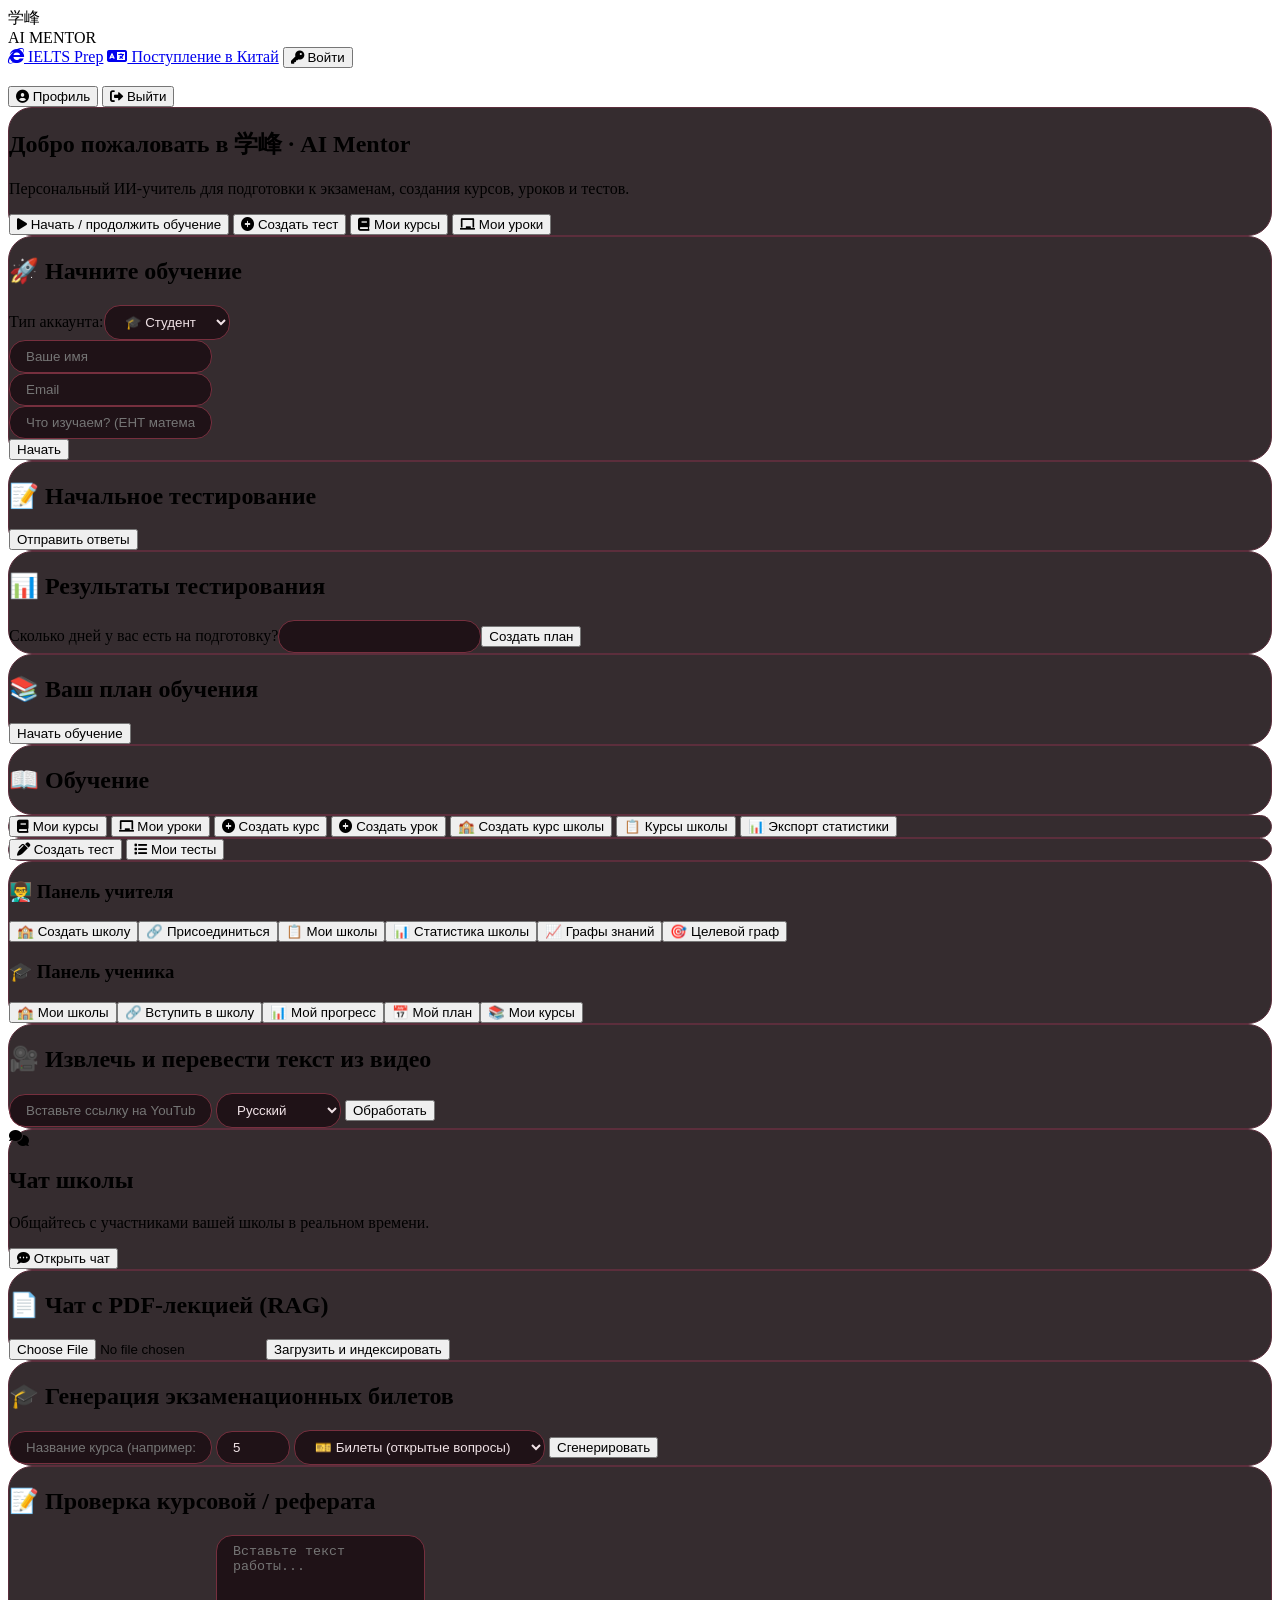
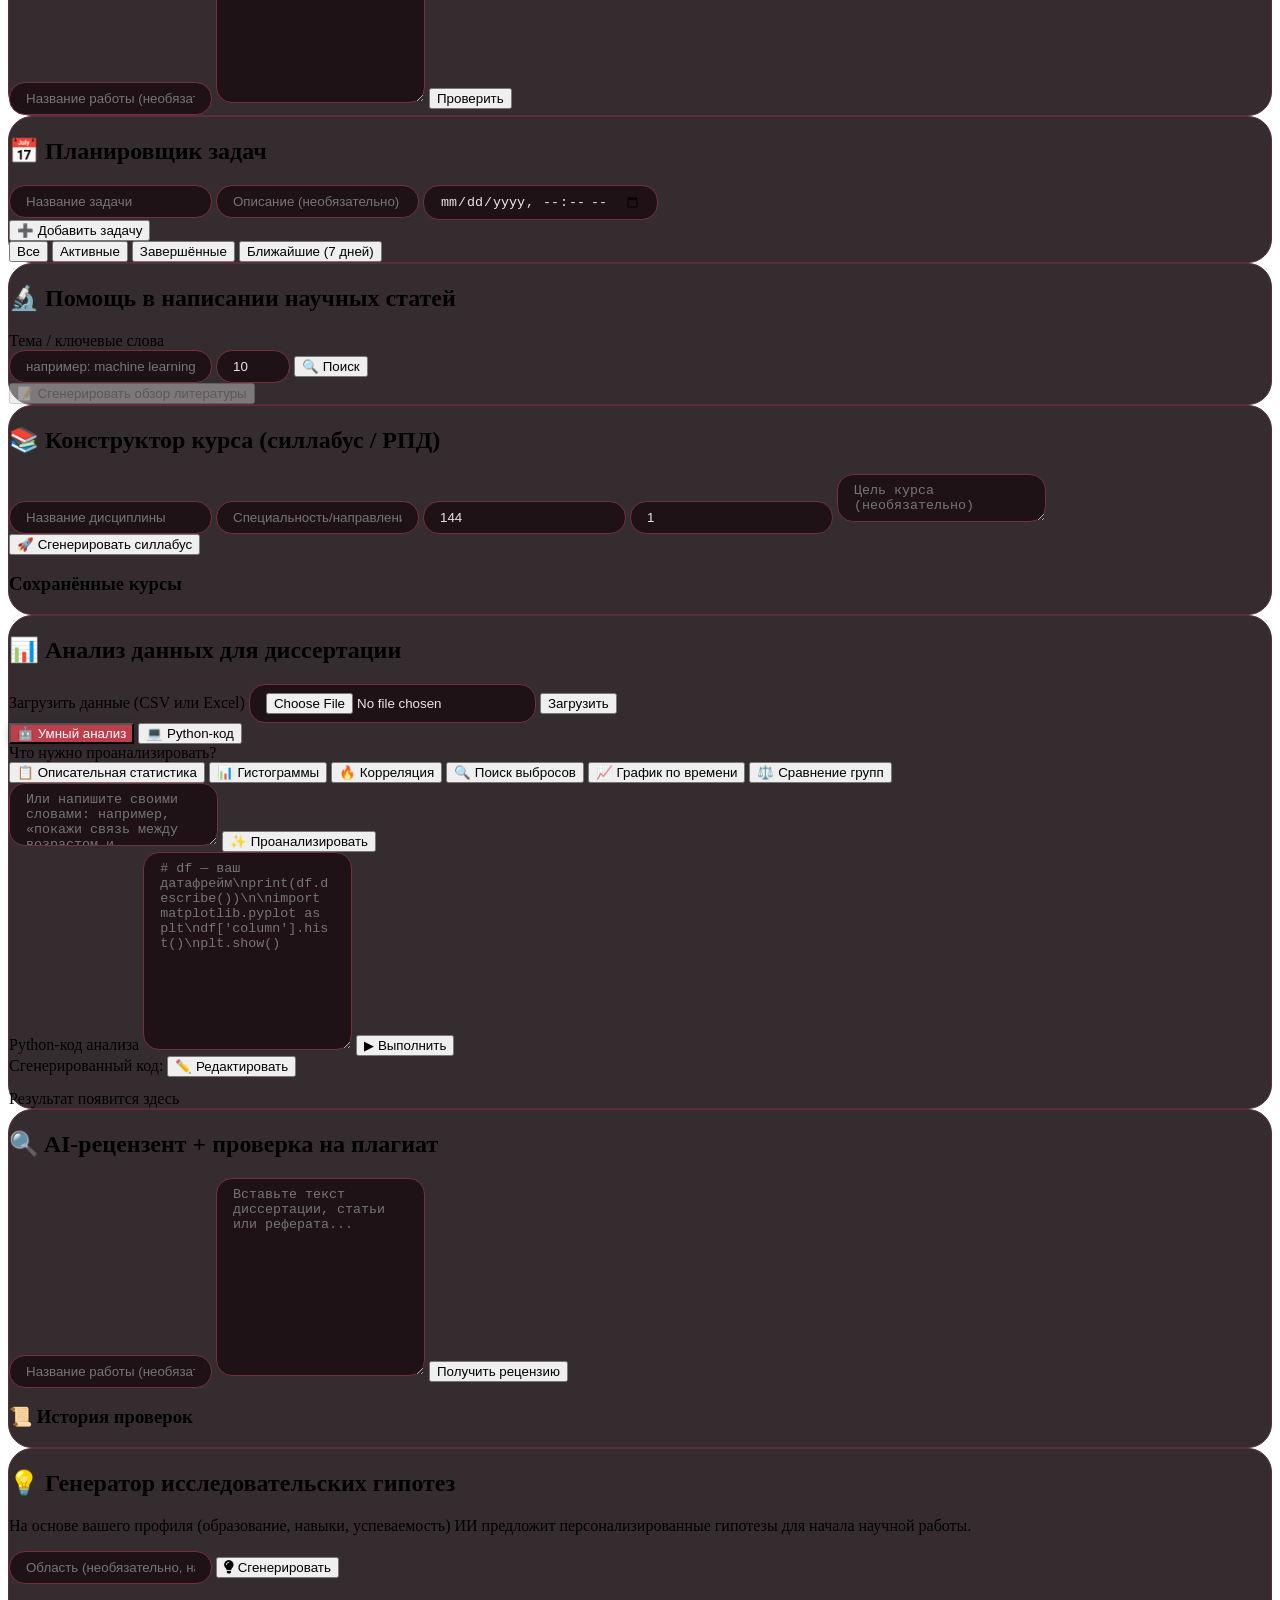
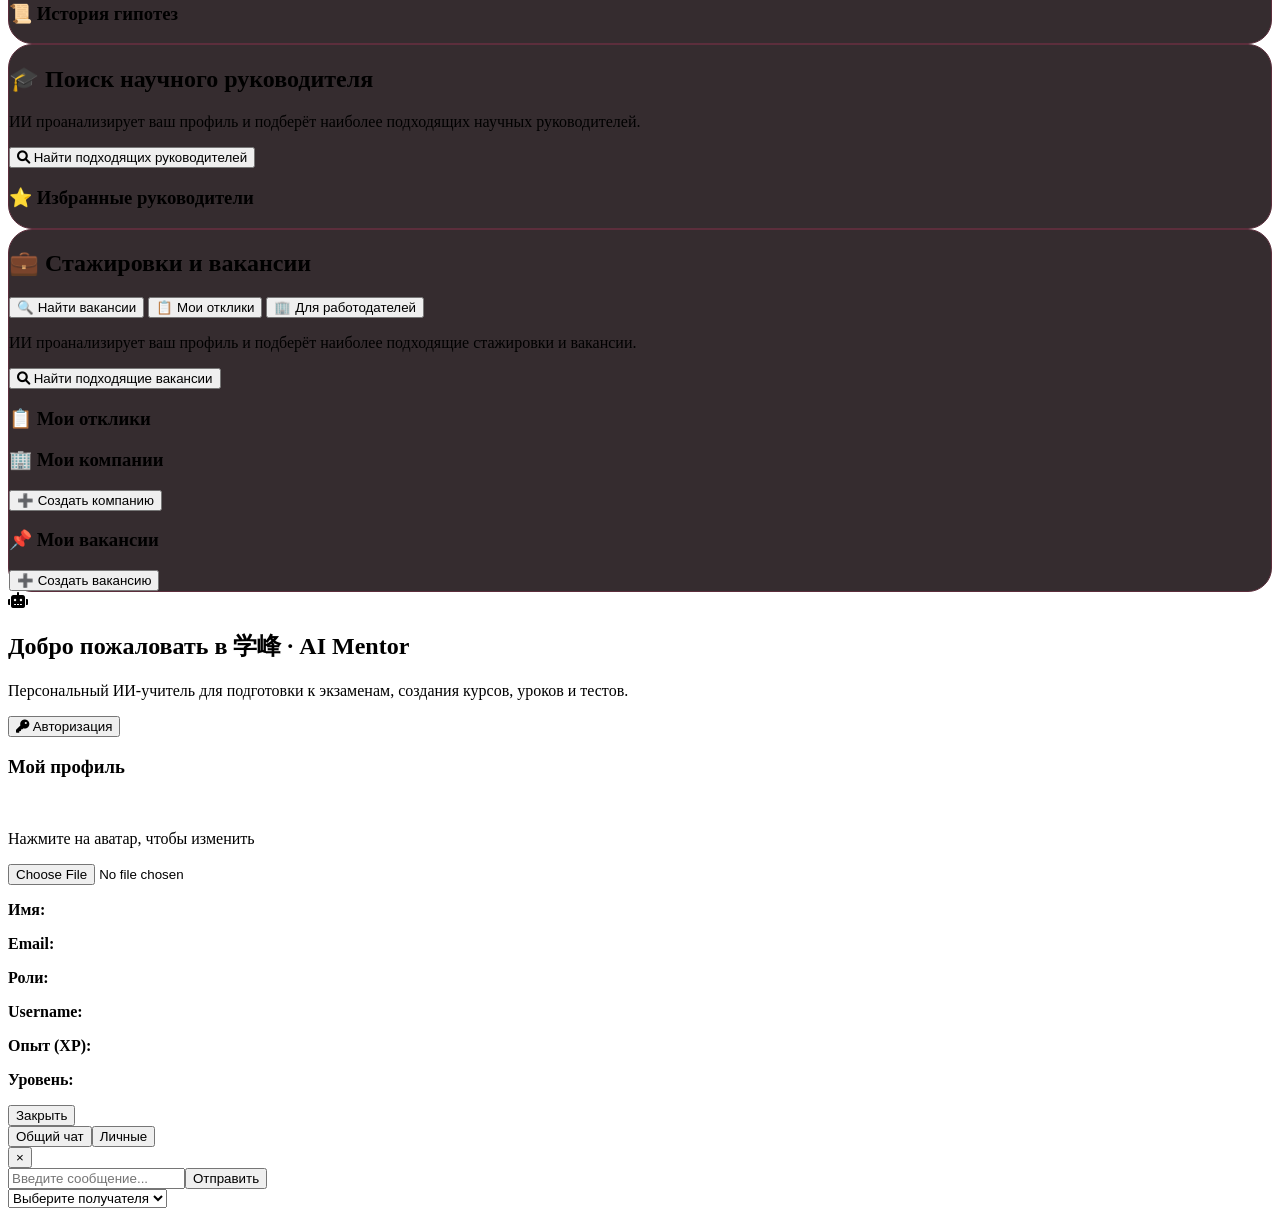
==== commit 7041b07f: "prefin" ====
--- a/frontend/index.html
+++ b/frontend/index.html
@@ -133,12 +133,16 @@
                     <button onclick="showLessonsList()" class="bg-[#bc3f4b] px-4 py-2 rounded-full"><i class="fas fa-chalkboard mr-1"></i> Мои уроки</button>
                     <button onclick="showCreateCourseForm()" class="bg-[#2c1a20] px-4 py-2 rounded-full"><i class="fas fa-plus-circle mr-1"></i> Создать курс</button>
                     <button onclick="showCreateLessonForm()" class="bg-[#2c1a20] px-4 py-2 rounded-full"><i class="fas fa-plus-circle mr-1"></i> Создать урок</button>
+                    <button onclick="createSchoolCourse()" class="bg-[#2c1a20] hover:bg-[#3f232c] px-4 py-2 rounded-full text-sm">🏫 Создать курс школы</button>
+                    <button onclick="loadSchoolCourses()" class="bg-[#2c1a20] hover:bg-[#3f232c] px-4 py-2 rounded-full text-sm">📋 Курсы школы</button>
+                    <button onclick="exportSchoolStats()" class="bg-[#2c1a20] hover:bg-[#3f232c] px-4 py-2 rounded-full text-sm">📊 Экспорт статистики</button>
                 </div>
             </div>
             <div id="userCoursesList" class="grid grid-cols-1 md:grid-cols-2 gap-4 mb-6"></div>
             <div id="userLessonsList" class="grid grid-cols-1 md:grid-cols-2 gap-4"></div>
             <div id="step10" class="hidden"></div><div id="step11" class="hidden"></div><div id="step12" class="hidden"></div>
             <div id="step13" class="hidden"></div><div id="step14" class="hidden"></div><div id="step15" class="hidden"></div>
+            <div id="schoolCoursesList" class="mt-6 space-y-4"></div>
         </div>
 
         <!-- Тесты -->
@@ -156,8 +160,9 @@
         <div id="schools-pane" class="tab-pane hidden">
             <div class="step-card p-6">
                 <div id="teacherPanel" class="hidden"><h3 class="text-xl font-bold mb-3">👨‍🏫 Панель учителя</h3><div class="flex flex-wrap gap-3"><button onclick="showCreateSchoolForm()" class="bg-[#2c1a20] px-4 py-2 rounded-full">🏫 Создать школу</button><button onclick="showJoinSchoolForm()" class="bg-[#2c1a20] px-4 py-2 rounded-full">🔗 Присоединиться</button><button onclick="showMySchools()" class="bg-[#2c1a20] px-4 py-2 rounded-full">📋 Мои школы</button><button onclick="showSchoolStats()" class="bg-[#2c1a20] px-4 py-2 rounded-full">📊 Статистика школы</button><button onclick="showTeacherGraphs()" class="bg-[#2c1a20] px-4 py-2 rounded-full">📈 Графы знаний</button><button onclick="buildTargetGraph()" class="bg-[#bc3f4b] px-4 py-2 rounded-full">🎯 Целевой граф</button></div></div>
-                <div id="studentPanel" class="hidden"><h3 class="text-xl font-bold mb-3">🎓 Панель ученика</h3><div class="flex flex-wrap gap-3"><button onclick="showMySchools()" class="bg-[#2c1a20] px-4 py-2 rounded-full">🏫 Мои школы</button><button onclick="joinSchool()" class="bg-[#2c1a20] px-4 py-2 rounded-full">🔗 Вступить в школу</button><button onclick="showStudentGraphs()" class="bg-[#2c1a20] px-4 py-2 rounded-full">📊 Мой прогресс</button><button onclick="showStudentPlan()" class="bg-[#2c1a20] px-4 py-2 rounded-full">📅 Мой план</button></div></div>
-            </div>
+                <div id="studentPanel" class="hidden"><h3 class="text-xl font-bold mb-3">🎓 Панель ученика</h3><div class="flex flex-wrap gap-3"><button onclick="showMySchools()" class="bg-[#2c1a20] px-4 py-2 rounded-full">🏫 Мои школы</button><button onclick="joinSchool()" class="bg-[#2c1a20] px-4 py-2 rounded-full">🔗 Вступить в школу</button><button onclick="showStudentGraphs()" class="bg-[#2c1a20] px-4 py-2 rounded-full">📊 Мой прогресс</button><button onclick="showStudentPlan()" class="bg-[#2c1a20] px-4 py-2 rounded-full">📅 Мой план</button><button onclick="loadMyAssignedCourses()" class="bg-[#2c1a20] hover:bg-[#3f232c] px-4 py-1 rounded-full text-sm">📚 Мои курсы</button></div></div>
+            </div>
+            <div id="myAssignedCoursesList" class="mt-4 space-y-4"></div>
         </div>
 
         <!-- Видео → текст -->
@@ -949,6 +954,175 @@
 
     async function contactCandidate(userId) {
         alert(`Функция связи с кандидатом (ID: ${userId}) будет доступна в ближайшее время.`);
+    }
+
+    // ========== КОРПОРАТИВНОЕ ОБУЧЕНИЕ ==========
+    async function loadSchoolCourses() {
+        const schoolId = prompt("Введите ID школы:");
+        if (!schoolId) return;
+        const token = localStorage.getItem('authToken');
+        const container = document.getElementById('schoolCoursesList');
+        container.innerHTML = '<div class="text-center py-4"><i class="fas fa-spinner fa-spin"></i> Загрузка курсов...</div>';
+        try {
+            const response = await fetch(`${API_URL}/api/schools/${schoolId}/courses`, {
+                headers: { 'Authorization': `Bearer ${token}` }
+            });
+            if (!response.ok) throw new Error(await response.text());
+            const courses = await response.json();
+            if (!courses.length) {
+                container.innerHTML = '<div class="text-center text-gray-400">Нет курсов в этой школе</div>';
+                return;
+            }
+            let html = '<h3 class="font-bold text-lg mb-3">📚 Курсы школы:</h3>';
+            for (let c of courses) {
+                html += `
+                    <div class="bg-[#1f1219] p-4 rounded-xl mb-3 border border-[#5c2e3c]">
+                        <div class="font-bold text-lg">${escapeHtml(c.name)}</div>
+                        <p class="text-sm text-gray-300">${escapeHtml(c.description || 'Без описания')}</p>
+                        <div class="flex flex-wrap gap-2 mt-2">
+                            <button onclick="assignCourseToStudents(${c.id})" class="bg-purple-800 px-3 py-1 rounded text-xs">👥 Назначить ученикам</button>
+                            <button onclick="viewCourseProgress(${c.id})" class="bg-blue-800 px-3 py-1 rounded text-xs">📊 Прогресс учеников</button>
+                            <button onclick="createCourseCertificate(${c.id})" class="bg-green-800 px-3 py-1 rounded text-xs">📜 Сертификат</button>
+                        </div>
+                    </div>
+                `;
+            }
+            container.innerHTML = html;
+        } catch (err) {
+            container.innerHTML = `<div class="text-red-400">Ошибка: ${err.message}</div>`;
+        }
+    }
+
+    async function createSchoolCourse() {
+        const schoolId = prompt("Введите ID школы:");
+        if (!schoolId) return;
+        const name = prompt("Название курса:");
+        if (!name) return;
+        const description = prompt("Описание курса:");
+        const token = localStorage.getItem('authToken');
+        try {
+            const response = await fetch(`${API_URL}/api/schools/${schoolId}/courses`, {
+                method: 'POST',
+                headers: { 'Content-Type': 'application/json', 'Authorization': `Bearer ${token}` },
+                body: JSON.stringify({ name, description, success_criteria: "" })
+            });
+            if (!response.ok) throw new Error(await response.text());
+            const course = await response.json();
+            alert(`Курс "${course.name}" создан!`);
+            loadSchoolCourses();
+        } catch (err) {
+            alert('Ошибка: ' + err.message);
+        }
+    }
+
+    async function assignCourseToStudents(courseId) {
+        const studentIdsInput = prompt("Введите ID учеников через запятую (например: 5,7,12):");
+        if (!studentIdsInput) return;
+        const studentIds = studentIdsInput.split(',').map(id => parseInt(id.trim())).filter(id => !isNaN(id));
+        if (!studentIds.length) return;
+        const token = localStorage.getItem('authToken');
+        try {
+            const response = await fetch(`${API_URL}/api/courses/${courseId}/assign`, {
+                method: 'POST',
+                headers: { 'Content-Type': 'application/json', 'Authorization': `Bearer ${token}` },
+                body: JSON.stringify(studentIds)
+            });
+            if (!response.ok) throw new Error(await response.text());
+            const data = await response.json();
+            alert(data.message);
+        } catch (err) {
+            alert('Ошибка: ' + err.message);
+        }
+    }
+
+    async function viewCourseProgress(courseId) {
+        const token = localStorage.getItem('authToken');
+        try {
+            const response = await fetch(`${API_URL}/api/courses/${courseId}/progress`, {
+                headers: { 'Authorization': `Bearer ${token}` }
+            });
+            if (!response.ok) throw new Error(await response.text());
+            const students = await response.json();
+            if (!students.length) {
+                alert('Нет назначенных учеников');
+                return;
+            }
+            let html = '<h3 class="font-bold text-lg mb-3">📊 Прогресс учеников:</h3><table class="w-full text-sm"><tr class="bg-[#2c1a20]"><th class="p-2">ID</th><th>Имя</th><th>Прогресс</th><th>Статус</th><th>Сертификат</th></tr>';
+            for (let s of students) {
+                html += `<tr class="border-b border-gray-700">
+                            <td class="p-2">${s.user_id}</td>
+                            <td>${escapeHtml(s.name)}</td>
+                            <td><div class="w-24 bg-gray-700 rounded-full h-2"><div class="bg-green-500 h-2 rounded-full" style="width: ${s.progress}%"></div></div> ${s.progress}%</td>
+                            <td>${s.status === 'completed' ? '✅ Завершён' : (s.status === 'in_progress' ? '🔄 В процессе' : '⏳ Назначен')}</td>
+                            <td>${s.certificate_url ? `<a href="${s.certificate_url}" target="_blank" class="text-blue-400">Скачать</a>` : '—'}</td>
+                        </tr>`;
+            }
+            html += '</table>';
+            showModal(html);
+        } catch (err) {
+            alert('Ошибка: ' + err.message);
+        }
+    }
+
+    async function createCourseCertificate(courseId) {
+        const userId = prompt("Введите ID ученика:");
+        if (!userId) return;
+        const token = localStorage.getItem('authToken');
+        try {
+            const response = await fetch(`${API_URL}/api/courses/${courseId}/certificate/${userId}`, {
+                method: 'POST',
+                headers: { 'Authorization': `Bearer ${token}` }
+            });
+            if (!response.ok) throw new Error(await response.text());
+            const data = await response.json();
+            alert(`Сертификат создан: ${window.location.origin}${data.certificate_url}`);
+            window.open(data.certificate_url, '_blank');
+        } catch (err) {
+            alert('Ошибка: ' + err.message);
+        }
+    }
+
+    async function exportSchoolStats() {
+        const schoolId = prompt("Введите ID школы для экспорта статистики:");
+        if (!schoolId) return;
+        const token = localStorage.getItem('authToken');
+        window.open(`${API_URL}/api/schools/${schoolId}/export?token=${encodeURIComponent(token)}`, '_blank');
+    }
+
+    async function loadMyAssignedCourses() {
+        const token = localStorage.getItem('authToken');
+        const container = document.getElementById('myAssignedCoursesList');
+        container.innerHTML = '<div class="text-center py-4"><i class="fas fa-spinner fa-spin"></i> Загрузка...</div>';
+        try {
+            const response = await fetch(`${API_URL}/api/user/assigned-courses`, {
+                headers: { 'Authorization': `Bearer ${token}` }
+            });
+            if (!response.ok) throw new Error(await response.text());
+            const courses = await response.json();
+            if (!courses.length) {
+                container.innerHTML = '<div class="text-gray-400 text-center py-4">Нет назначенных курсов</div>';
+                return;
+            }
+            let html = '<h3 class="font-bold text-lg mb-3">📚 Назначенные курсы:</h3>';
+            for (let c of courses) {
+                html += `
+                    <div class="bg-[#1f1219] p-4 rounded-xl mb-3">
+                        <div class="font-bold text-lg">${escapeHtml(c.name)}</div>
+                        <p class="text-sm text-gray-300">${escapeHtml(c.description || 'Без описания')}</p>
+                        <div class="flex justify-between items-center mt-2">
+                            <span class="text-xs text-gray-400">Назначен: ${new Date(c.assigned_at).toLocaleDateString()}</span>
+                            <span class="px-2 py-1 rounded text-xs ${c.status === 'completed' ? 'bg-green-800' : (c.status === 'in_progress' ? 'bg-yellow-800' : 'bg-blue-800')}">
+                                ${c.status === 'completed' ? '✅ Завершён' : (c.status === 'in_progress' ? '🔄 В процессе' : '⏳ Ожидает')}
+                            </span>
+                        </div>
+                        ${c.certificate_url ? `<div class="mt-2"><a href="${c.certificate_url}" target="_blank" class="text-blue-400 text-sm">📜 Скачать сертификат</a></div>` : ''}
+                    </div>
+                `;
+            }
+            container.innerHTML = html;
+        } catch (err) {
+            container.innerHTML = `<div class="text-red-400">Ошибка: ${err.message}</div>`;
+        }
     }
 
     // Привязываем обработчики после загрузки DOM
@@ -980,6 +1154,8 @@
         const createVacancyBtn = document.getElementById('createVacancyBtn');
         if (createVacancyBtn) createVacancyBtn.addEventListener('click', createVacancy);
         
+        // Корпоративное обучение - кнопки уже в HTML
+        
         // Показываем вкладку работодателя только если у пользователя есть роль employer
         const token = localStorage.getItem('authToken');
         if (token) {
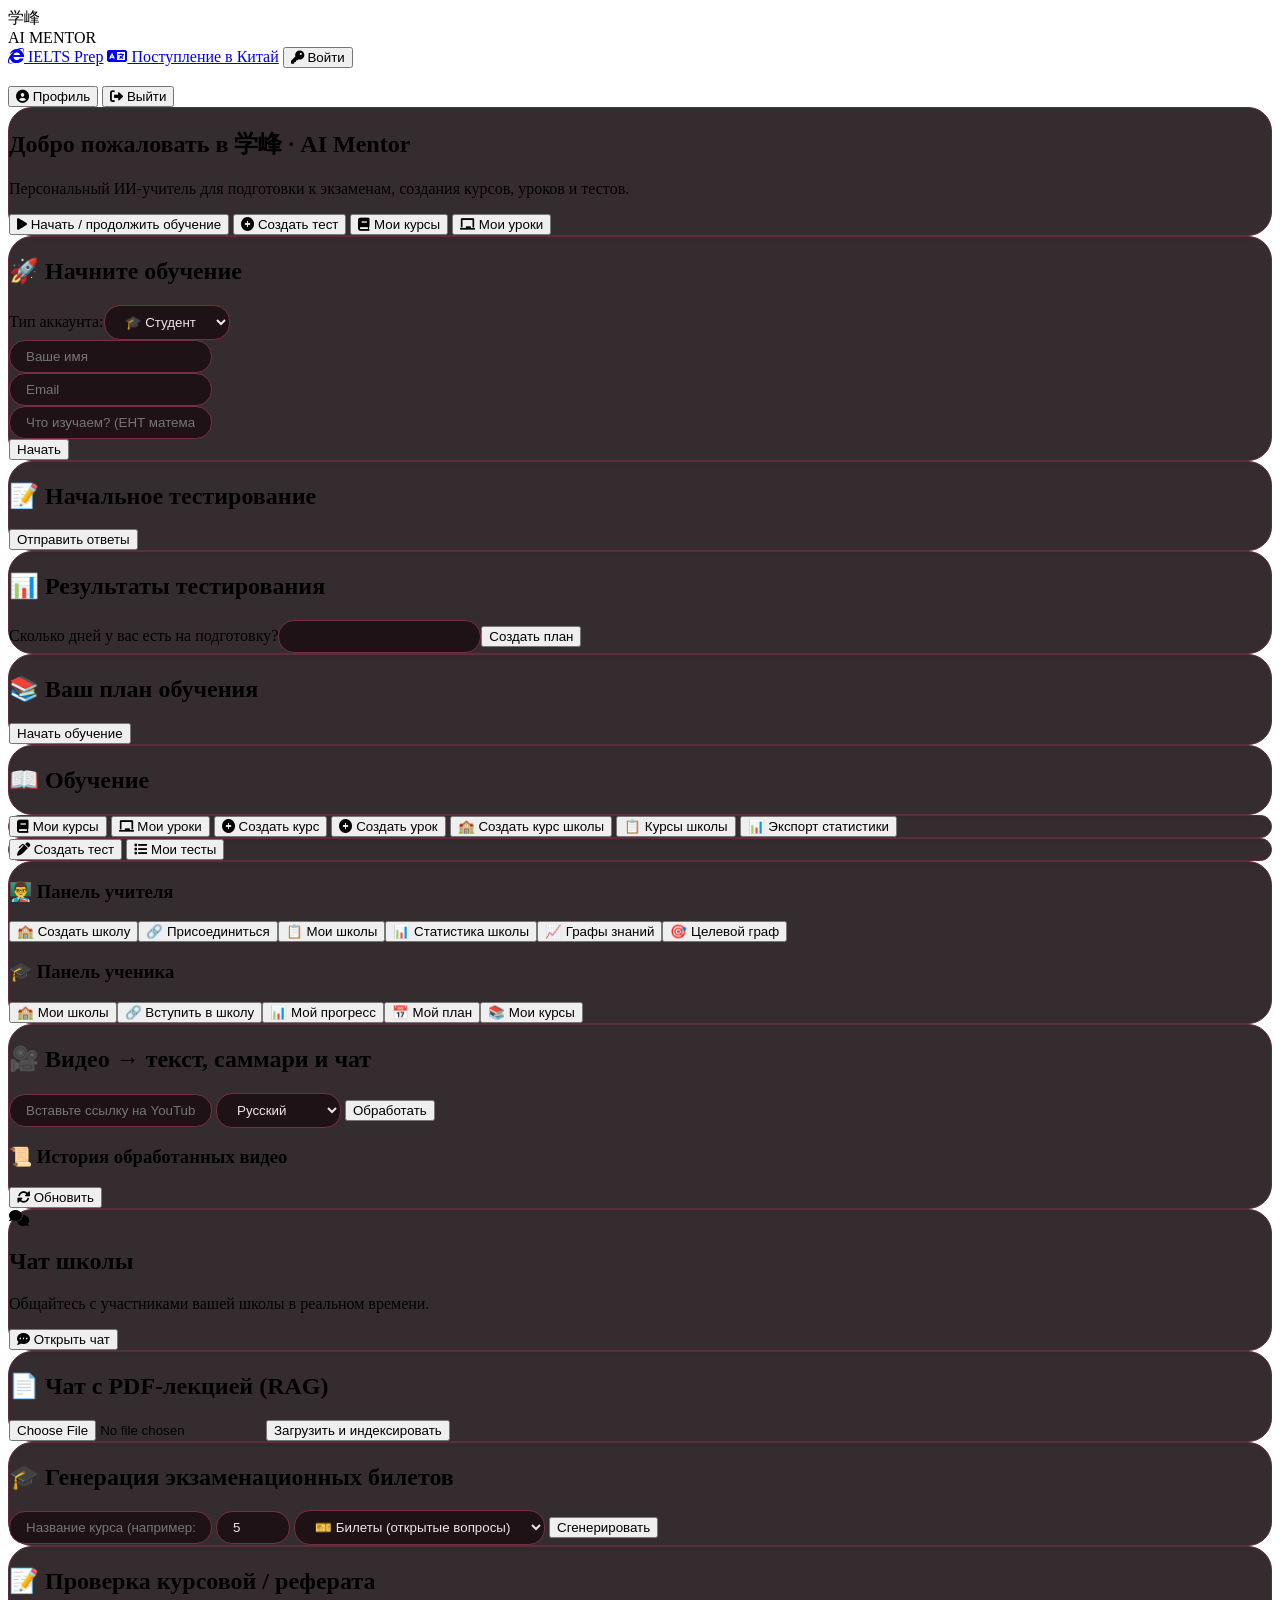
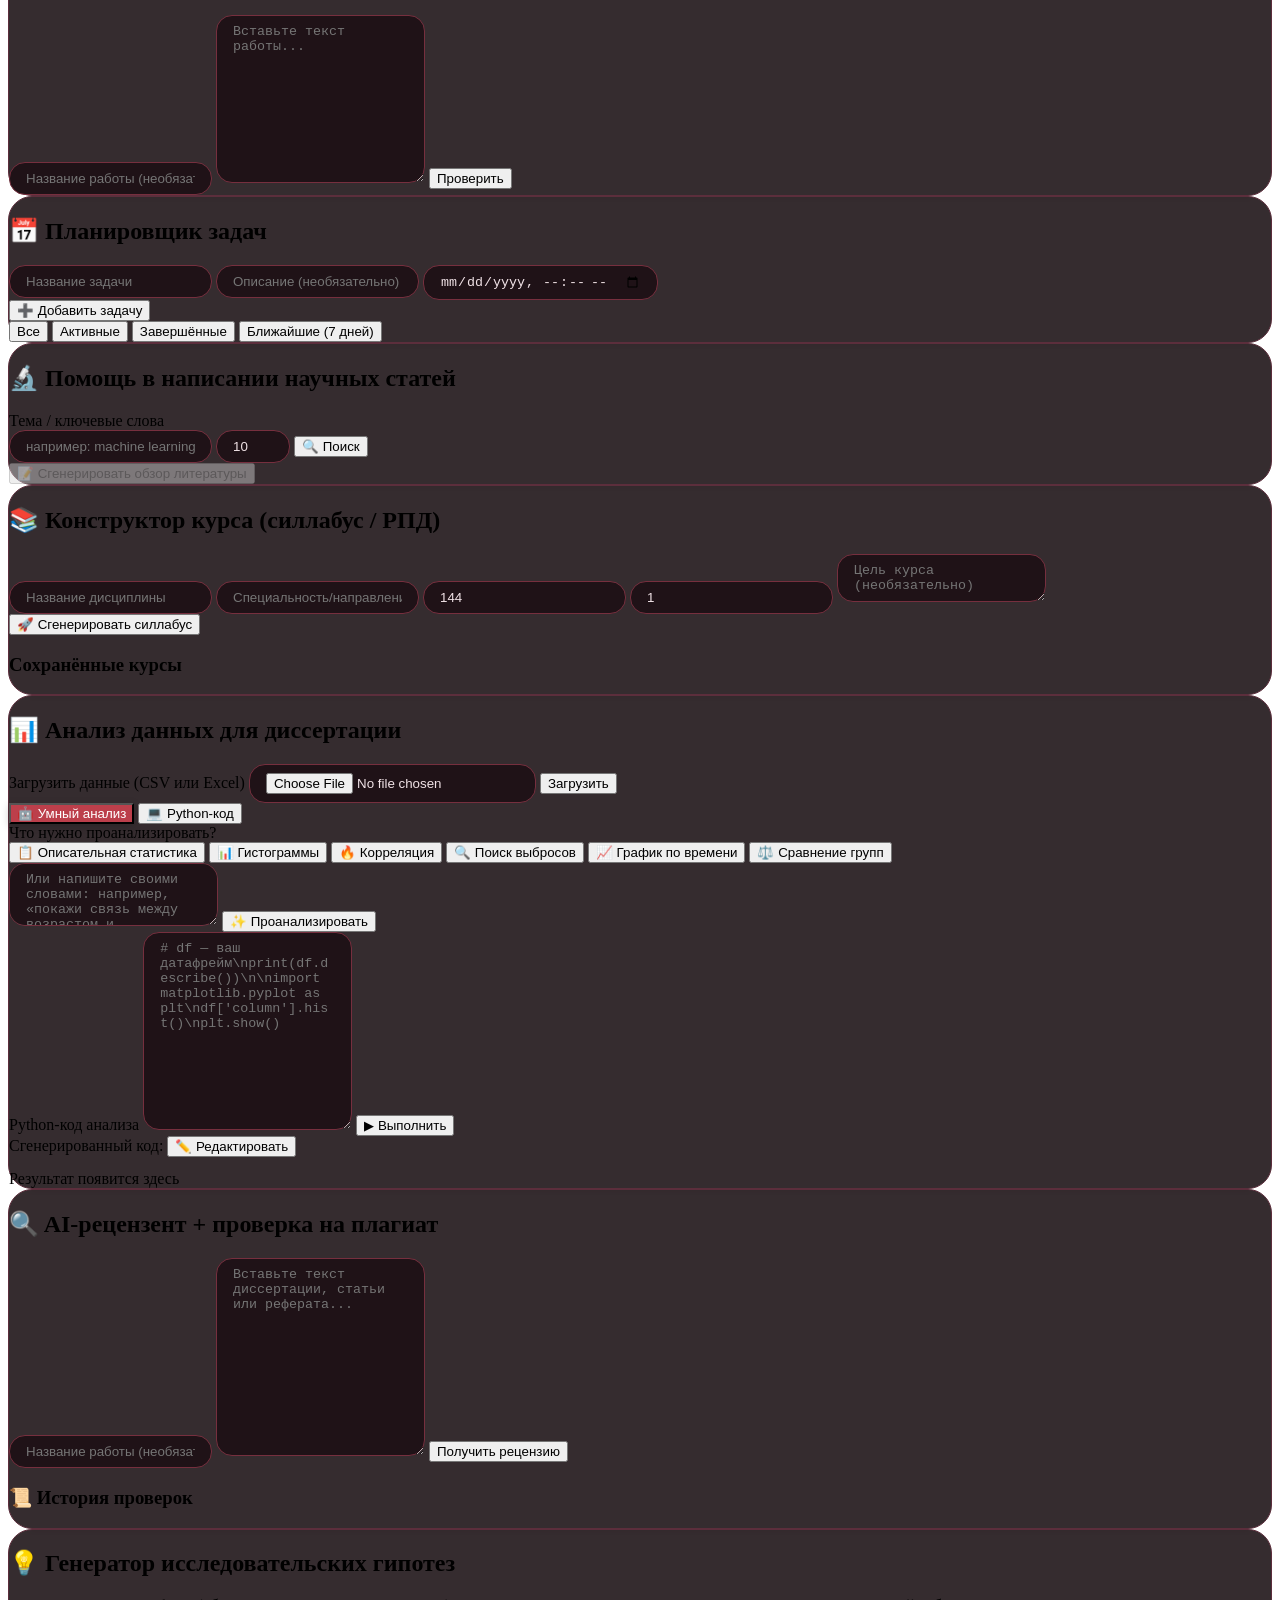
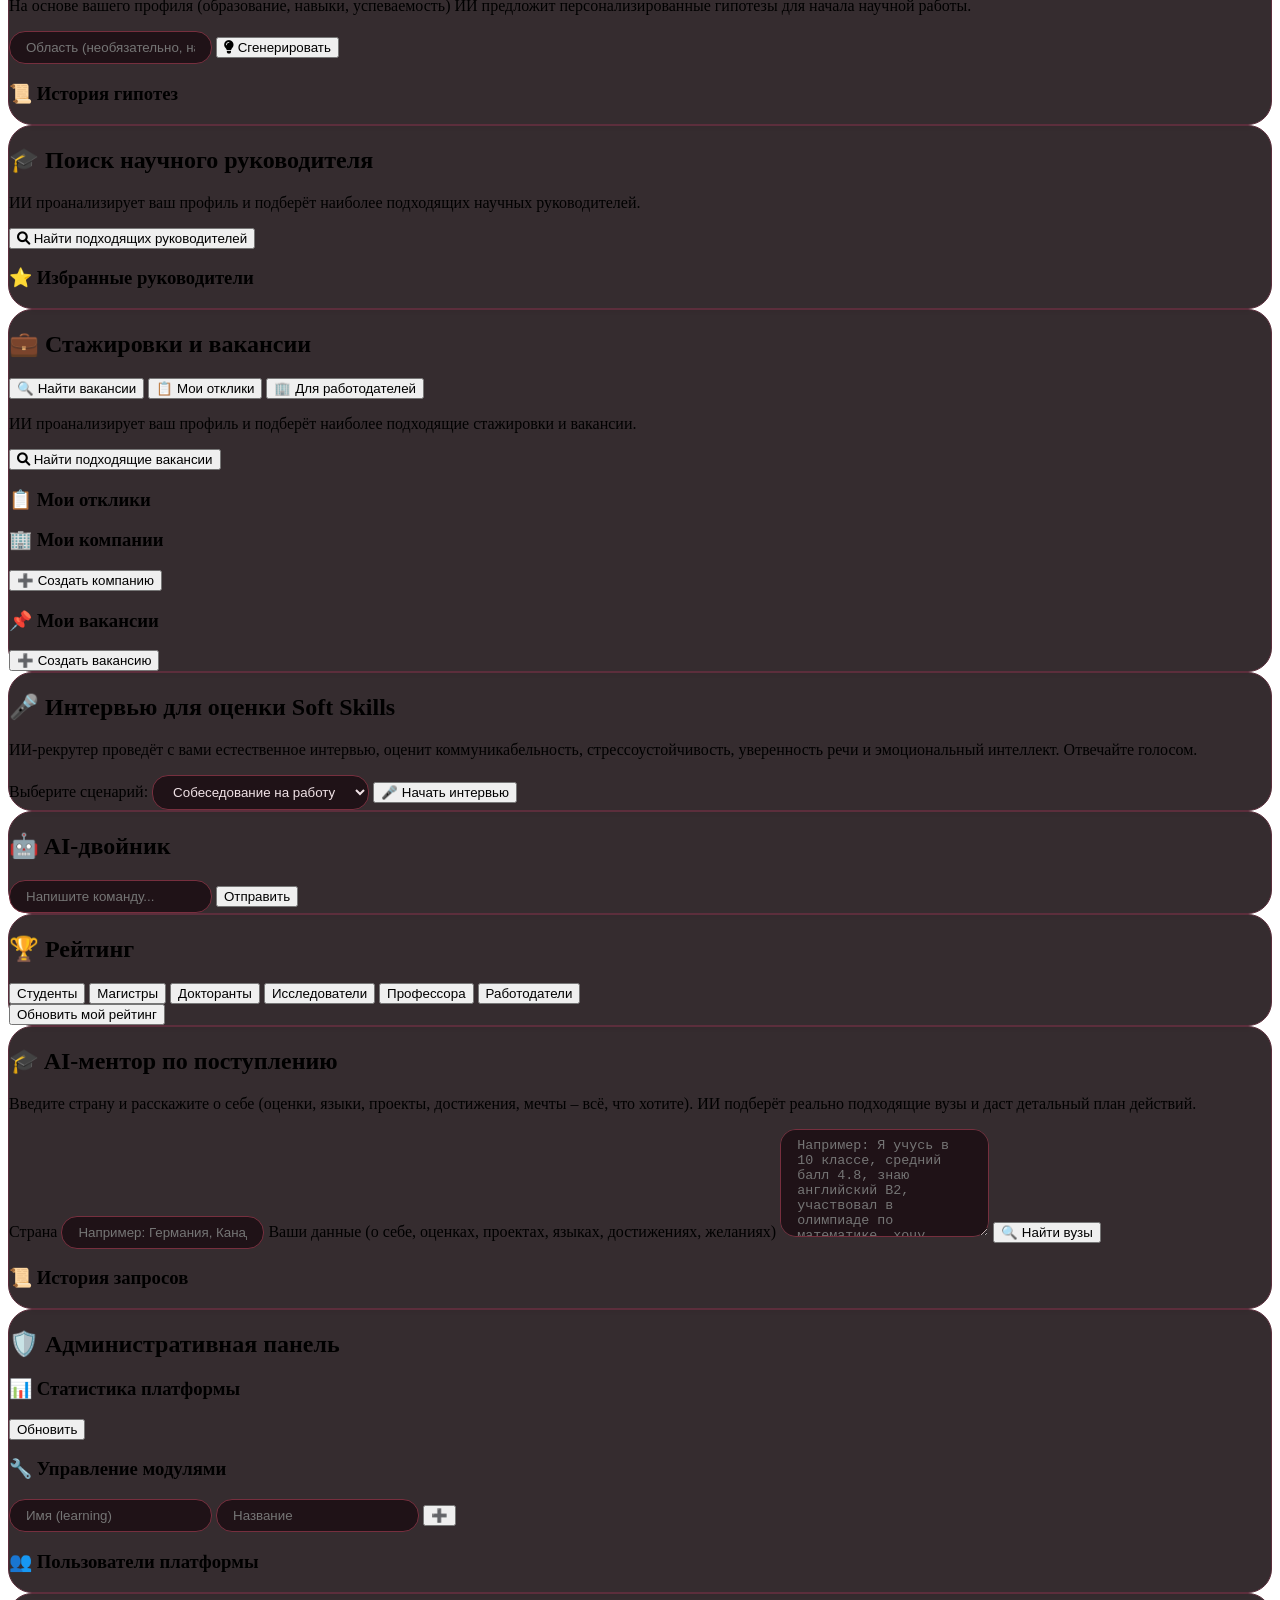
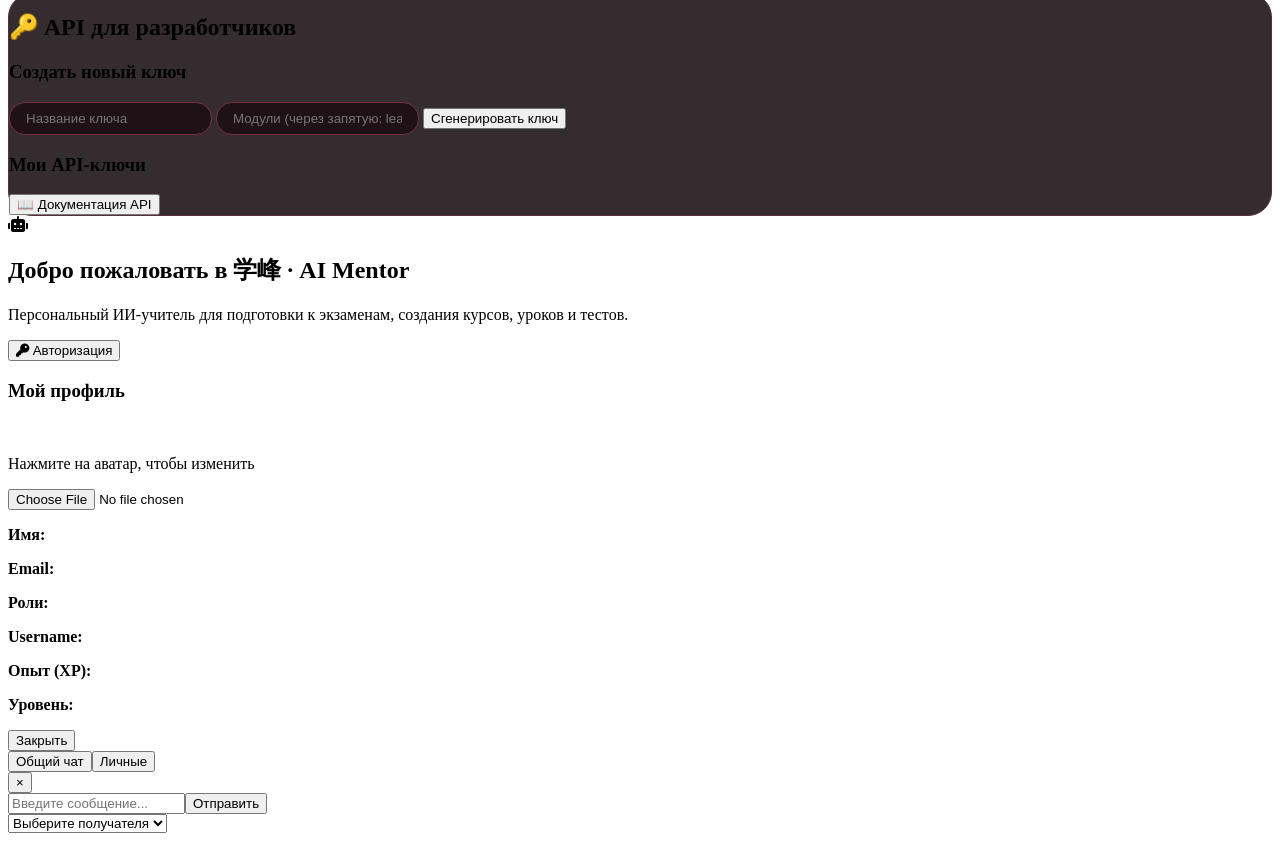
==== commit fdbe20ca: "all" ====
--- a/frontend/index.html
+++ b/frontend/index.html
@@ -4,10 +4,8 @@
     <meta charset="UTF-8">
     <meta name="viewport" content="width=device-width, initial-scale=1.0, user-scalable=yes">
     <title>学峰 · AI Mentor | Персональный ИИ-учитель</title>
-    <!-- Tailwind CSS + Font Awesome -->
     <script src="https://cdn.tailwindcss.com"></script>
     <link rel="stylesheet" href="https://cdnjs.cloudflare.com/ajax/libs/font-awesome/6.0.0-beta3/css/all.min.css">
-    <!-- MathJax, marked — для работы уроков -->
     <script src="https://cdn.jsdelivr.net/npm/marked/marked.min.js"></script>
     <script>
         window.MathJax = {
@@ -168,11 +166,44 @@
         <!-- Видео → текст -->
         <div id="video-pane" class="tab-pane hidden">
             <div class="step-card p-6">
-                <h2 class="text-xl font-bold mb-4">🎥 Извлечь и перевести текст из видео</h2>
-                <input type="text" id="videoUrl" placeholder="Вставьте ссылку на YouTube видео" class="modern-input w-full mb-3">
-                <select id="targetLang" class="modern-input w-full mb-3"><option value="ru">Русский</option><option value="en">Английский</option><option value="kk">Казахский</option><option value="zh">Китайский</option></select>
-                <button onclick="processVideo()" class="bg-[#bc3f4b] px-5 py-2 rounded-full">Обработать</button>
-                <div id="videoResult" class="mt-4"></div>
+                <h2 class="text-xl font-bold mb-4">🎥 Видео → текст, саммари и чат</h2>
+                
+                <!-- Панель обработки видео -->
+                <div id="videoProcessPanel">
+                    <input type="text" id="videoUrl" placeholder="Вставьте ссылку на YouTube видео" class="modern-input w-full mb-3">
+                    <select id="targetLang" class="modern-input w-full mb-3">
+                        <option value="ru">Русский</option>
+                        <option value="en">Английский</option>
+                        <option value="kk">Казахский</option>
+                        <option value="zh">Китайский</option>
+                    </select>
+                    <button onclick="processVideo()" class="bg-[#bc3f4b] hover:bg-[#9e2e3a] px-5 py-2 rounded-full w-full sm:w-auto">Обработать</button>
+                </div>
+                
+                <!-- Результат обработки (оригинал, перевод, саммари, выводы) -->
+                <div id="videoResult" class="mt-4 p-3 bg-[#1f1219] rounded-xl hidden"></div>
+                
+                <!-- Чат по видео -->
+                <div id="videoChatArea" style="display: none;" class="mt-4">
+                    <div class="flex justify-between items-center mb-2">
+                        <h3 class="font-bold text-lg">🤖 Задать вопрос по видео</h3>
+                        <button id="clearVideoChat" class="bg-[#2c1a20] hover:bg-[#3f232c] px-3 py-1 rounded-full text-xs"><i class="fas fa-trash mr-1"></i> Очистить чат</button>
+                    </div>
+                    <div id="videoChat" class="h-64 overflow-y-auto bg-black/30 rounded-xl p-3 mb-3"></div>
+                    <div class="flex gap-2">
+                        <input type="text" id="videoQuestion" class="modern-input flex-1" placeholder="Спросите о содержании видео..." onkeypress="if(event.key==='Enter') askVideoQuestion()">
+                        <button id="sendVideoQuestion" class="bg-[#bc3f4b] hover:bg-[#9e2e3a] px-4 py-2 rounded-full">Спросить</button>
+                    </div>
+                </div>
+                
+                <!-- История обработанных видео -->
+                <div class="mt-6">
+                    <div class="flex justify-between items-center mb-2">
+                        <h3 class="font-bold text-lg">📜 История обработанных видео</h3>
+                        <button onclick="loadVideoSessions()" class="bg-[#2c1a20] hover:bg-[#3f232c] px-3 py-1 rounded-full text-xs"><i class="fas fa-sync-alt mr-1"></i> Обновить</button>
+                    </div>
+                    <div id="videoSessionsList" class="space-y-2 max-h-48 overflow-y-auto"></div>
+                </div>
             </div>
         </div>
 
@@ -392,15 +423,11 @@
         <div id="internship-pane" class="tab-pane hidden">
             <div class="step-card p-6">
                 <h2 class="text-xl font-bold mb-4">💼 Стажировки и вакансии</h2>
-                
-                <!-- Вкладки внутри панели -->
                 <div class="flex gap-2 mb-6 border-b border-[#5c2e3c] pb-2">
                     <button id="internshipFindVacanciesTab" class="px-4 py-2 rounded-t-lg bg-[#bc3f4b] text-white">🔍 Найти вакансии</button>
                     <button id="internshipMyApplicationsTab" class="px-4 py-2 rounded-t-lg bg-black/40 text-gray-300">📋 Мои отклики</button>
                     <button id="internshipEmployerTab" class="px-4 py-2 rounded-t-lg bg-black/40 text-gray-300 hidden employer-only">🏢 Для работодателей</button>
                 </div>
-
-                <!-- Поиск вакансий -->
                 <div id="internshipFindVacancies" class="internship-tab-content">
                     <p class="mb-4 text-gray-300">ИИ проанализирует ваш профиль и подберёт наиболее подходящие стажировки и вакансии.</p>
                     <div class="flex justify-center mb-6">
@@ -408,20 +435,15 @@
                     </div>
                     <div id="vacanciesResult" class="space-y-4"></div>
                 </div>
-
-                <!-- Мои отклики -->
                 <div id="internshipMyApplications" class="internship-tab-content hidden">
                     <h3 class="font-bold text-lg mb-3">📋 Мои отклики</h3>
                     <div id="myApplicationsList" class="space-y-2 max-h-96 overflow-y-auto"></div>
                 </div>
-
-                <!-- Для работодателей -->
                 <div id="internshipEmployer" class="internship-tab-content hidden">
                     <div class="mb-6">
                         <h3 class="font-bold text-lg mb-3">🏢 Мои компании</h3>
                         <button id="createCompanyBtn" class="bg-[#2c1a20] hover:bg-[#3f232c] px-4 py-2 rounded-full text-sm mb-3">➕ Создать компанию</button>
                         <div id="myCompaniesList" class="space-y-2 max-h-48 overflow-y-auto mb-4"></div>
-                        
                         <h3 class="font-bold text-lg mb-3">📌 Мои вакансии</h3>
                         <button id="createVacancyBtn" class="bg-[#2c1a20] hover:bg-[#3f232c] px-4 py-2 rounded-full text-sm mb-3">➕ Создать вакансию</button>
                         <div id="myVacanciesList" class="space-y-2 max-h-96 overflow-y-auto"></div>
@@ -429,6 +451,132 @@
                 </div>
             </div>
         </div>
+
+        <!-- НОВАЯ ВКЛАДКА: SOFT SKILLS ИНТЕРВЬЮ (ЧАТ) -->
+        <div id="softskills-pane" class="tab-pane hidden">
+            <div class="step-card p-6">
+                <h2 class="text-xl font-bold mb-4">🎤 Интервью для оценки Soft Skills</h2>
+                <p class="mb-4 text-gray-300">ИИ-рекрутер проведёт с вами естественное интервью, оценит коммуникабельность, стрессоустойчивость, уверенность речи и эмоциональный интеллект. Отвечайте голосом.</p>
+                <div id="softSkillsStartPanel">
+                    <label class="block text-sm font-medium mb-2">Выберите сценарий:</label>
+                    <select id="softSkillsScenario" class="modern-input w-full mb-4">
+                        <option value="job_interview">Собеседование на работу</option>
+                        <option value="conflict_resolution">Конфликтная ситуация</option>
+                        <option value="team_meeting">Командное совещание</option>
+                        <option value="presentation">Презентация проекта</option>
+                    </select>
+                    <button id="startChatInterviewBtn" class="bg-[#bc3f4b] hover:bg-[#9e2e3a] px-6 py-2 rounded-full w-full sm:w-auto">🎤 Начать интервью</button>
+                </div>
+                <div id="softSkillsChatArea" style="display: none;">
+                    <div id="softSkillsChat" class="h-96 overflow-y-auto bg-black/30 rounded-xl p-4 mb-4"></div>
+                    <div class="flex flex-wrap gap-3 items-center">
+                        <button id="recordChatBtn" class="bg-red-700 hover:bg-red-600 px-4 py-2 rounded-full disabled:opacity-50" disabled>🔴 Записать ответ</button>
+                        <button id="stopChatBtn" class="bg-gray-700 hover:bg-gray-600 px-4 py-2 rounded-full disabled:opacity-50 hidden">⏹ Остановить</button>
+                        <div id="chatStatus" class="text-sm text-gray-400"></div>
+                    </div>
+                </div>
+                <div id="softSkillsChatResults" style="display: none;" class="mt-4">
+                    <h3 class="font-bold text-lg mb-3">📊 Результаты оценки Soft Skills</h3>
+                    <div id="chatOverallScore" class="text-3xl font-bold text-[#bc3f4b] mb-4">0/100</div>
+                    <div id="chatFeedback" class="space-y-2"></div>
+                    <button onclick="location.reload()" class="mt-4 bg-[#2c1a20] px-4 py-2 rounded-full">🔄 Пройти снова</button>
+                </div>
+            </div>
+        </div>
+
+        <!-- НОВАЯ ВКЛАДКА: AI-ДВОЙНИК -->
+        <div id="aidouble-pane" class="tab-pane hidden">
+            <div class="step-card p-6">
+                <h2 class="text-xl font-bold mb-4">🤖 AI-двойник</h2>
+                <div id="aiDoubleChat" class="bg-[#1f1219] rounded-xl p-4 h-96 overflow-y-auto mb-4"></div>
+                <div class="flex gap-2">
+                    <input type="text" id="aiDoubleCommand" class="modern-input flex-1" placeholder="Напишите команду...">
+                    <button id="sendAiDoubleCommand" class="bg-[#bc3f4b] px-4 py-2 rounded-full">Отправить</button>
+                </div>
+            </div>
+        </div>
+
+        <!-- НОВАЯ ВКЛАДКА: РЕЙТИНГ -->
+        <div id="rating-pane" class="tab-pane hidden">
+            <div class="step-card p-6">
+                <h2 class="text-xl font-bold mb-4">🏆 Рейтинг</h2>
+                <div class="flex flex-wrap gap-2 mb-4">
+                    <button data-role="student" class="rating-role-btn bg-[#bc3f4b] px-3 py-1 rounded-full text-sm">Студенты</button>
+                    <button data-role="master" class="rating-role-btn bg-[#2c1a20] px-3 py-1 rounded-full text-sm">Магистры</button>
+                    <button data-role="phd" class="rating-role-btn bg-[#2c1a20] px-3 py-1 rounded-full text-sm">Докторанты</button>
+                    <button data-role="researcher" class="rating-role-btn bg-[#2c1a20] px-3 py-1 rounded-full text-sm">Исследователи</button>
+                    <button data-role="professor" class="rating-role-btn bg-[#2c1a20] px-3 py-1 rounded-full text-sm">Профессора</button>
+                    <button data-role="employer" class="rating-role-btn bg-[#2c1a20] px-3 py-1 rounded-full text-sm">Работодатели</button>
+                </div>
+                <div id="ratingLeaderboard" class="space-y-2 max-h-96 overflow-y-auto"></div>
+                <button id="updateMyRatingBtn" class="mt-4 bg-[#2c1a20] px-4 py-2 rounded-full text-sm">Обновить мой рейтинг</button>
+            </div>
+        </div>
+        <!-- AI-ментор по поступлению -->
+        <div id="admission-pane" class="tab-pane hidden">
+            <div class="step-card p-6">
+                <h2 class="text-xl font-bold mb-4">🎓 AI-ментор по поступлению</h2>
+                <p class="mb-4 text-gray-300">Введите страну и расскажите о себе (оценки, языки, проекты, достижения, мечты – всё, что хотите). ИИ подберёт реально подходящие вузы и даст детальный план действий.</p>
+                <div class="mb-4">
+                    <label class="block text-sm font-medium mb-1">Страна</label>
+                    <input type="text" id="admissionCountry" class="modern-input w-full mb-3" placeholder="Например: Германия, Канада, Япония...">
+                    <label class="block text-sm font-medium mb-1">Ваши данные (о себе, оценках, проектах, языках, достижениях, желаниях)</label>
+                    <textarea id="admissionUserData" rows="6" class="modern-input w-full mb-3" placeholder="Например: Я учусь в 10 классе, средний балл 4.8, знаю английский B2, участвовал в олимпиаде по математике, хочу поступить на IT-специальность..."></textarea>
+                    <button id="startAdmissionAnalysis" class="bg-[#bc3f4b] hover:bg-[#9e2e3a] px-6 py-2 rounded-full">🔍 Найти вузы</button>
+                </div>
+                <div id="admissionResult" class="mt-4 space-y-4"></div>
+                <div class="mt-8">
+                    <h3 class="font-bold text-lg mb-2">📜 История запросов</h3>
+                    <div id="admissionHistory" class="space-y-2 max-h-64 overflow-y-auto"></div>
+                </div>
+            </div>
+        </div>
+                <!-- АДМИНИСТРАТИВНАЯ ПАНЕЛЬ (только для государства) -->
+                <div id="admin-pane" class="tab-pane hidden">
+                    <div class="step-card p-6">
+                        <h2 class="text-xl font-bold mb-4">🛡️ Административная панель</h2>
+                        <div class="grid grid-cols-1 md:grid-cols-2 gap-4">
+                            <div class="bg-[#1f1219] p-4 rounded-xl">
+                                <h3 class="font-bold mb-2">📊 Статистика платформы</h3>
+                                <div id="adminStats" class="text-sm space-y-1"></div>
+                                <button id="refreshAdminStats" class="mt-3 bg-[#2c1a20] px-3 py-1 rounded text-xs">Обновить</button>
+                            </div>
+                            <div class="bg-[#1f1219] p-4 rounded-xl">
+                                <h3 class="font-bold mb-2">🔧 Управление модулями</h3>
+                                <div id="modulesList" class="space-y-2 max-h-60 overflow-y-auto mb-3"></div>
+                                <div class="flex gap-2">
+                                    <input type="text" id="newModuleName" placeholder="Имя (learning)" class="modern-input text-sm flex-1">
+                                    <input type="text" id="newModuleDisplay" placeholder="Название" class="modern-input text-sm flex-1">
+                                    <button id="createModuleBtn" class="bg-green-800 px-2 py-1 rounded text-xs">➕</button>
+                                </div>
+                            </div>
+                        </div>
+                        <div class="mt-4 bg-[#1f1219] p-4 rounded-xl">
+                            <h3 class="font-bold mb-2">👥 Пользователи платформы</h3>
+                            <div id="adminUsersList" class="space-y-2 max-h-60 overflow-y-auto"></div>
+                        </div>
+                    </div>
+                </div>
+        
+                <!-- API ДЛЯ РАЗРАБОТЧИКОВ -->
+                <div id="developer-pane" class="tab-pane hidden">
+                    <div class="step-card p-6">
+                        <h2 class="text-xl font-bold mb-4">🔑 API для разработчиков</h2>
+                        <div class="grid grid-cols-1 md:grid-cols-2 gap-4">
+                            <div class="bg-[#1f1219] p-4 rounded-xl">
+                                <h3 class="font-bold mb-2">Создать новый ключ</h3>
+                                <input type="text" id="newKeyName" placeholder="Название ключа" class="modern-input w-full text-sm mb-2">
+                                <input type="text" id="newKeyModules" placeholder="Модули (через запятую: learning,tests)" class="modern-input w-full text-sm mb-2">
+                                <button id="createApiKeyBtn" class="bg-[#bc3f4b] px-3 py-1 rounded text-sm">Сгенерировать ключ</button>
+                            </div>
+                            <div class="bg-[#1f1219] p-4 rounded-xl">
+                                <h3 class="font-bold mb-2">Мои API-ключи</h3>
+                                <div id="developerKeysList" class="space-y-2 max-h-48 overflow-y-auto"></div>
+                                <button id="viewApiDocsBtn" class="mt-3 bg-[#2c1a20] px-3 py-1 rounded text-xs">📖 Документация API</button>
+                            </div>
+                        </div>
+                    </div>
+                </div>
     </div>
 
     <!-- Блок для неавторизованных -->
@@ -445,10 +593,8 @@
 
 <div id="chatModal" class="fixed inset-0 hidden items-center justify-center bg-black/70 z-50" onclick="if(event.target===this) closeChatModal()"><div class="bg-[#1a0e12] rounded-2xl w-[90%] max-w-lg h-[80vh] flex flex-col border border-[#a24558]"><div class="flex justify-between p-3 border-b border-[#883c4b]"><div><button id="chatTabGeneral" class="bg-[#b34b60] text-white px-3 py-1 rounded-md mr-2">Общий чат</button><button id="chatTabPrivate" class="bg-[#2a151d] text-white px-3 py-1 rounded-md">Личные</button></div><button onclick="closeChatModal()" class="text-gray-300 text-xl">&times;</button></div><div id="chatMessagesContainer" class="flex-1 overflow-y-auto p-3"></div><div class="p-3 border-t border-[#572a36] flex"><input type="text" id="chatInput" placeholder="Введите сообщение..." class="flex-1 bg-[#221218] border border-[#a04559] rounded-full px-4 py-2 text-white"><button onclick="sendChatMessage()" class="ml-2 bg-[#ac4158] px-4 rounded-full text-white">Отправить</button></div><div id="chatRecipientSelect" class="p-2 border-b border-[#783545] hidden"><select id="privateRecipientId" class="bg-[#2f171f] text-white p-1 rounded"><option value="">Выберите получателя</option></select></div></div></div>
 
-<!-- Основной скрипт (весь функционал вынесен сюда) -->
 <script src="/static/script.js"></script>
 
-<!-- Дополнительные функции -->
 <script>
     // ========== ГИПОТЕЗЫ ==========
     async function generateHypotheses() {
@@ -1124,6 +1270,174 @@
             container.innerHTML = `<div class="text-red-400">Ошибка: ${err.message}</div>`;
         }
     }
+
+    async function startSoftSkillsChat() {
+        const token = localStorage.getItem('authToken');
+        const scenario = document.getElementById('softSkillsScenario').value;
+        const startBtn = document.getElementById('startChatInterviewBtn');
+        if (!startBtn) return;
+        startBtn.disabled = true;
+        startBtn.innerHTML = '<i class="fas fa-spinner fa-spin"></i> Запуск...';
+        try {
+            const response = await fetch('/api/soft-skills/start?scenario=' + encodeURIComponent(scenario), {
+                method: 'POST',
+                headers: { 'Authorization': `Bearer ${token}` }
+            });
+            const data = await response.json();
+            currentSoftSkillsAssessmentId = data.assessment_id;
+            const chatContainer = document.getElementById('softSkillsChat');
+            if (chatContainer) chatContainer.innerHTML = '';
+            addChatMessage('bot', data.bot_message, data.audio_url);
+            document.getElementById('softSkillsStartPanel').style.display = 'none';
+            document.getElementById('softSkillsChatArea').style.display = 'block';
+            document.getElementById('softSkillsChatResults').style.display = 'none';
+            enableChatRecording();
+        } catch(err) {
+            alert('Ошибка: ' + err.message);
+        } finally {
+            startBtn.disabled = false;
+            startBtn.innerHTML = '🎤 Начать интервью';
+        }
+    }
+
+    function addChatMessage(role, text, audioUrl = null) {
+        const container = document.getElementById('softSkillsChat');
+        if (!container) return;
+        const msgDiv = document.createElement('div');
+        msgDiv.className = `mb-3 flex ${role === 'bot' ? 'justify-start' : 'justify-end'}`;
+        msgDiv.innerHTML = `
+            <div class="max-w-[80%] p-3 rounded-xl ${role === 'bot' ? 'bg-[#2c1a20]' : 'bg-[#bc3f4b]'}">
+                <div>${escapeHtml(text)}</div>
+                ${audioUrl ? `<div class="mt-2"><button onclick="playAudio('${audioUrl}')" class="text-xs text-gray-300">🔊 Прослушать</button></div>` : ''}
+            </div>
+        `;
+        container.appendChild(msgDiv);
+        container.scrollTop = container.scrollHeight;
+        if (audioUrl) playAudio(audioUrl);
+    }
+
+    function playAudio(url) {
+        const audio = new Audio(url);
+        audio.play().catch(e => console.log('Audio play error:', e));
+    }
+
+    async function enableChatRecording() {
+        try {
+            const stream = await navigator.mediaDevices.getUserMedia({ audio: true });
+            mediaRecorderChat = new MediaRecorder(stream);
+            audioChunksChat = [];
+            mediaRecorderChat.ondataavailable = event => {
+                audioChunksChat.push(event.data);
+            };
+            mediaRecorderChat.onstop = async () => {
+                const audioBlob = new Blob(audioChunksChat, { type: 'audio/webm' });
+                const formData = new FormData();
+                formData.append('audio', audioBlob, 'response.webm');
+                formData.append('assessment_id', currentSoftSkillsAssessmentId);
+                const statusDiv = document.getElementById('chatStatus');
+                if (statusDiv) statusDiv.innerHTML = '<i class="fas fa-spinner fa-spin"></i> Анализ ответа...';
+                try {
+                    const response = await fetch('/api/soft-skills/respond', {
+                        method: 'POST',
+                        headers: { 'Authorization': `Bearer ${localStorage.getItem('authToken')}` },
+                        body: formData
+                    });
+                    const data = await response.json();
+                    if (data.is_completed) {
+                        document.getElementById('softSkillsChatArea').style.display = 'none';
+                        document.getElementById('softSkillsChatResults').style.display = 'block';
+                        document.getElementById('chatOverallScore').innerText = data.final_feedback.overall + '/100';
+                        let html = `
+                            <div class="grid grid-cols-2 gap-3 mb-4">
+                                <div class="bg-[#1a0e12] p-3 rounded-lg">Коммуникабельность: <span class="font-bold">${data.final_feedback.communication}/100</span></div>
+                                <div class="bg-[#1a0e12] p-3 rounded-lg">Стрессоустойчивость: <span class="font-bold">${data.final_feedback.stress_resistance}/100</span></div>
+                                <div class="bg-[#1a0e12] p-3 rounded-lg">Уверенность: <span class="font-bold">${data.final_feedback.confidence}/100</span></div>
+                                <div class="bg-[#1a0e12] p-3 rounded-lg">Эмоциональный интеллект: <span class="font-bold">${data.final_feedback.emotional_intelligence}/100</span></div>
+                            </div>
+                            <div class="bg-[#2c1a20] p-4 rounded-lg mb-3">${escapeHtml(data.final_feedback.feedback)}</div>
+                            <h4 class="font-bold">Рекомендации:</h4>
+                            <ul class="list-disc ml-5">${data.final_feedback.recommendations.map(r => `<li>${escapeHtml(r)}</li>`).join('')}</ul>
+                        `;
+                        document.getElementById('chatFeedback').innerHTML = html;
+                    } else {
+                        addChatMessage('bot', data.bot_message, data.audio_url);
+                    }
+                    if (statusDiv) statusDiv.innerHTML = '';
+                } catch(err) {
+                    if (statusDiv) statusDiv.innerHTML = '<span class="text-red-400">Ошибка: ' + err.message + '</span>';
+                }
+            };
+            const recordBtn = document.getElementById('recordChatBtn');
+            const stopBtn = document.getElementById('stopChatBtn');
+            if (recordBtn && stopBtn) {
+                recordBtn.disabled = false;
+                stopBtn.classList.remove('hidden');
+                recordBtn.onclick = () => {
+                    mediaRecorderChat.start();
+                    recordBtn.disabled = true;
+                    stopBtn.disabled = false;
+                    const statusDiv = document.getElementById('chatStatus');
+                    if (statusDiv) statusDiv.innerHTML = '🔴 Запись...';
+                };
+                stopBtn.onclick = () => {
+                    mediaRecorderChat.stop();
+                    recordBtn.disabled = true;
+                    stopBtn.disabled = true;
+                    const statusDiv = document.getElementById('chatStatus');
+                    if (statusDiv) statusDiv.innerHTML = '⏳ Обработка...';
+                };
+            }
+        } catch(err) {
+            alert('Ошибка доступа к микрофону: ' + err.message);
+        }
+    }
+
+    // ========== AI-ДВОЙНИК ==========
+    document.getElementById('sendAiDoubleCommand')?.addEventListener('click', async () => {
+        const cmd = document.getElementById('aiDoubleCommand').value;
+        if (!cmd) return;
+        const chat = document.getElementById('aiDoubleChat');
+        chat.innerHTML += `<div class="mb-2 text-right"><span class="bg-[#bc3f4b] p-2 rounded-lg inline-block">${escapeHtml(cmd)}</span></div>`;
+        document.getElementById('aiDoubleCommand').value = '';
+        const resp = await fetch('/api/ai-double/command', {
+            method: 'POST',
+            headers: { 'Content-Type': 'application/json', 'Authorization': `Bearer ${localStorage.getItem('authToken')}` },
+            body: JSON.stringify({ command: cmd })
+        });
+        const data = await resp.json();
+        chat.innerHTML += `<div class="mb-2 text-left"><span class="bg-[#2c1a20] p-2 rounded-lg inline-block">🤖 ${escapeHtml(data.response)}</span></div>`;
+        chat.scrollTop = chat.scrollHeight;
+    });
+
+    // ========== РЕЙТИНГ ==========
+    async function loadRating(role) {
+        const token = localStorage.getItem('authToken');
+        const container = document.getElementById('ratingLeaderboard');
+        container.innerHTML = '<div class="text-center"><i class="fas fa-spinner fa-spin"></i> Загрузка...</div>';
+        const resp = await fetch(`/api/rating/ranking/${role}`, { headers: { 'Authorization': `Bearer ${token}` } });
+        const data = await resp.json();
+        if (!data.ranking.length) {
+            container.innerHTML = '<div class="text-center text-gray-400">Нет данных</div>';
+            return;
+        }
+        let html = '<table class="w-full text-sm"><tr><th>#</th><th>Имя</th><th>Уровень</th><th>Опыт</th><th>Достижения</th><th>Рейтинг</th></tr>';
+        data.ranking.forEach(r => {
+            html += `<tr class="border-b border-gray-700"><td class="p-1">${r.rank}</td><td class="p-1">${escapeHtml(r.name)}</td><td class="p-1">${r.level}</td><td class="p-1">${r.total_xp}</td><td class="p-1">${r.achievements}</td><td class="p-1 text-[#bc3f4b]">${r.rating_score.toFixed(0)}</td></tr>`;
+        });
+        html += '</table>';
+        container.innerHTML = html;
+    }
+
+    document.querySelectorAll('.rating-role-btn').forEach(btn => {
+        btn.addEventListener('click', () => loadRating(btn.getAttribute('data-role')));
+    });
+
+    document.getElementById('updateMyRatingBtn')?.addEventListener('click', async () => {
+        await fetch('/api/rating/update', { method: 'POST', headers: { 'Authorization': `Bearer ${localStorage.getItem('authToken')}` } });
+        alert('Рейтинг обновлён');
+        const activeRoleBtn = document.querySelector('.rating-role-btn.bg-[#bc3f4b]');
+        if (activeRoleBtn) loadRating(activeRoleBtn.getAttribute('data-role'));
+    });
 
     // Привязываем обработчики после загрузки DOM
     document.addEventListener('DOMContentLoaded', function() {
@@ -1154,7 +1468,9 @@
         const createVacancyBtn = document.getElementById('createVacancyBtn');
         if (createVacancyBtn) createVacancyBtn.addEventListener('click', createVacancy);
         
-        // Корпоративное обучение - кнопки уже в HTML
+        // Soft Skills
+        const startChatInterviewBtn = document.getElementById('startChatInterviewBtn');
+        if (startChatInterviewBtn) startChatInterviewBtn.addEventListener('click', startSoftSkillsChat);
         
         // Показываем вкладку работодателя только если у пользователя есть роль employer
         const token = localStorage.getItem('authToken');
@@ -1193,7 +1509,6 @@
         });
         observer.observe(document.getElementById('tabContent'), { attributes: true, subtree: true, attributeFilter: ['class'] });
         
-        // Добавляем escapeHtml в глобальную область для встроенных скриптов
         window.escapeHtml = function(str) {
             if (!str) return '';
             return str.replace(/[&<>]/g, function(m) {
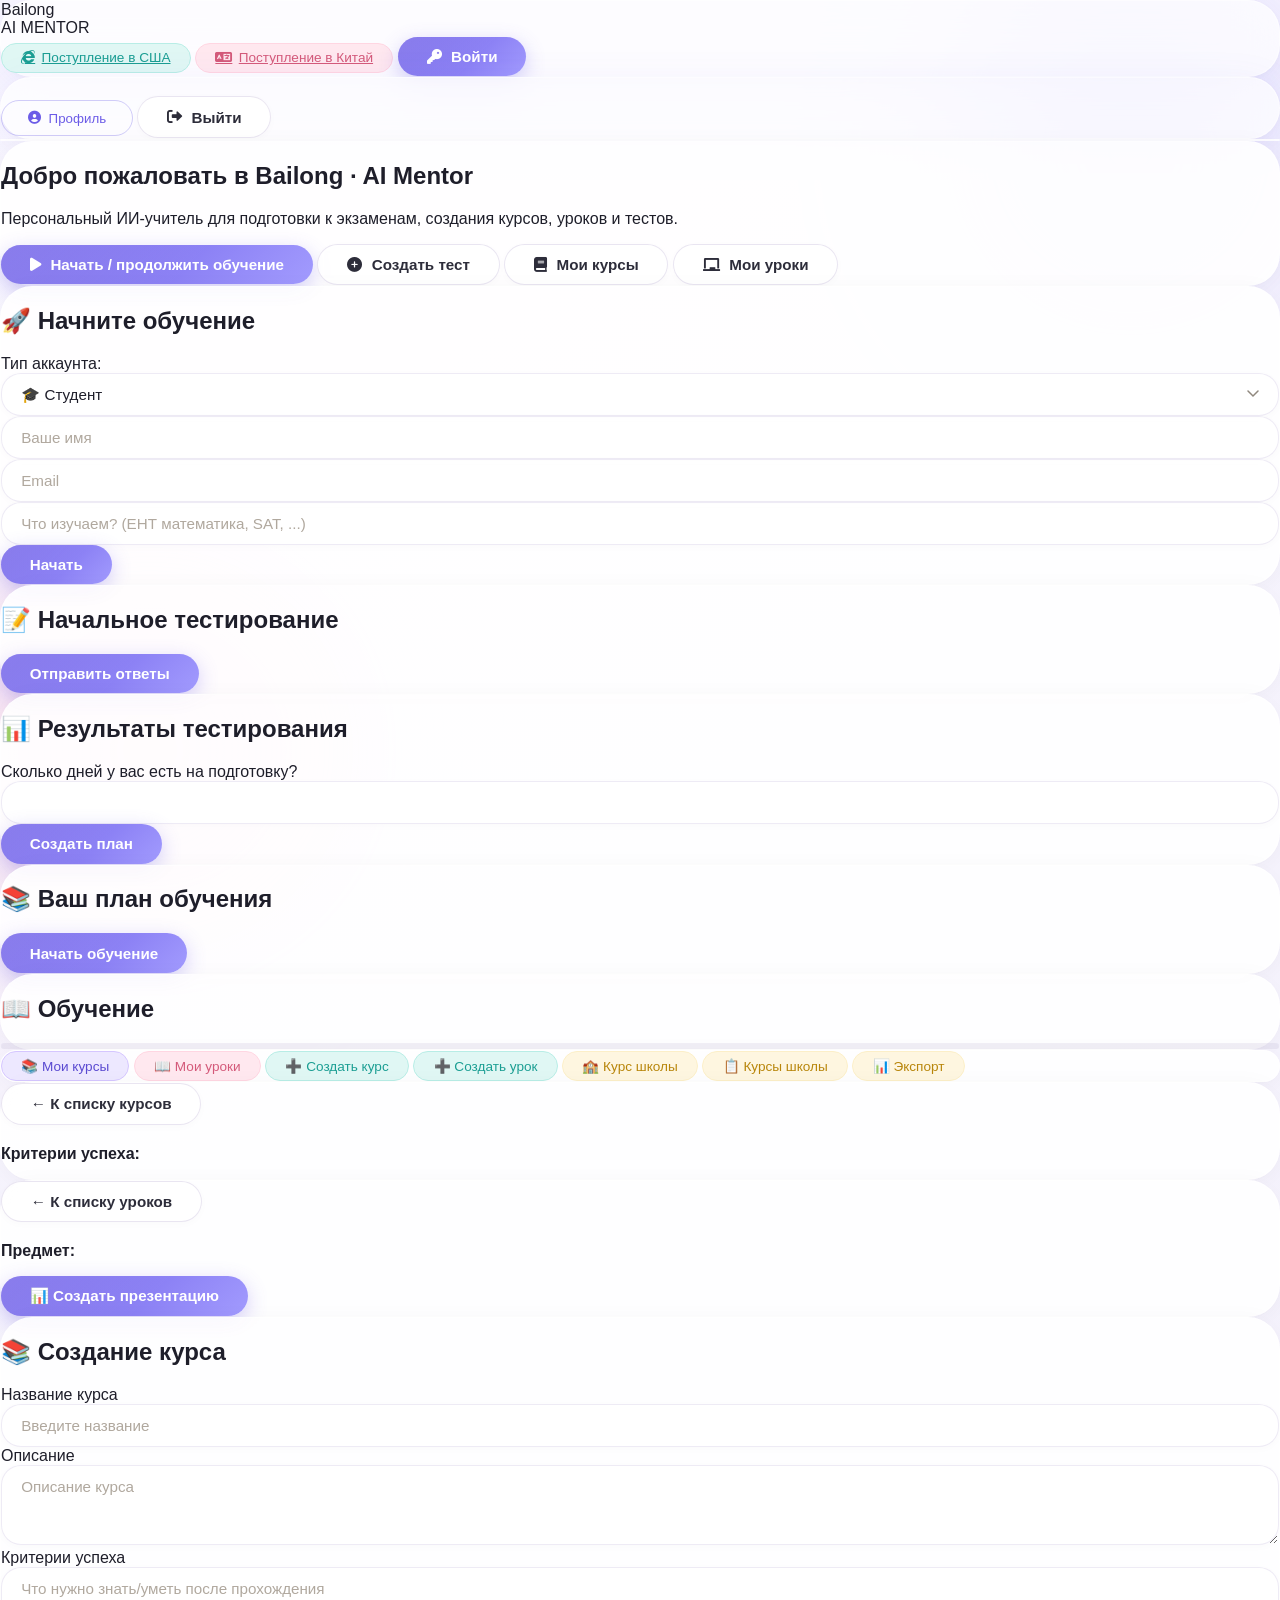
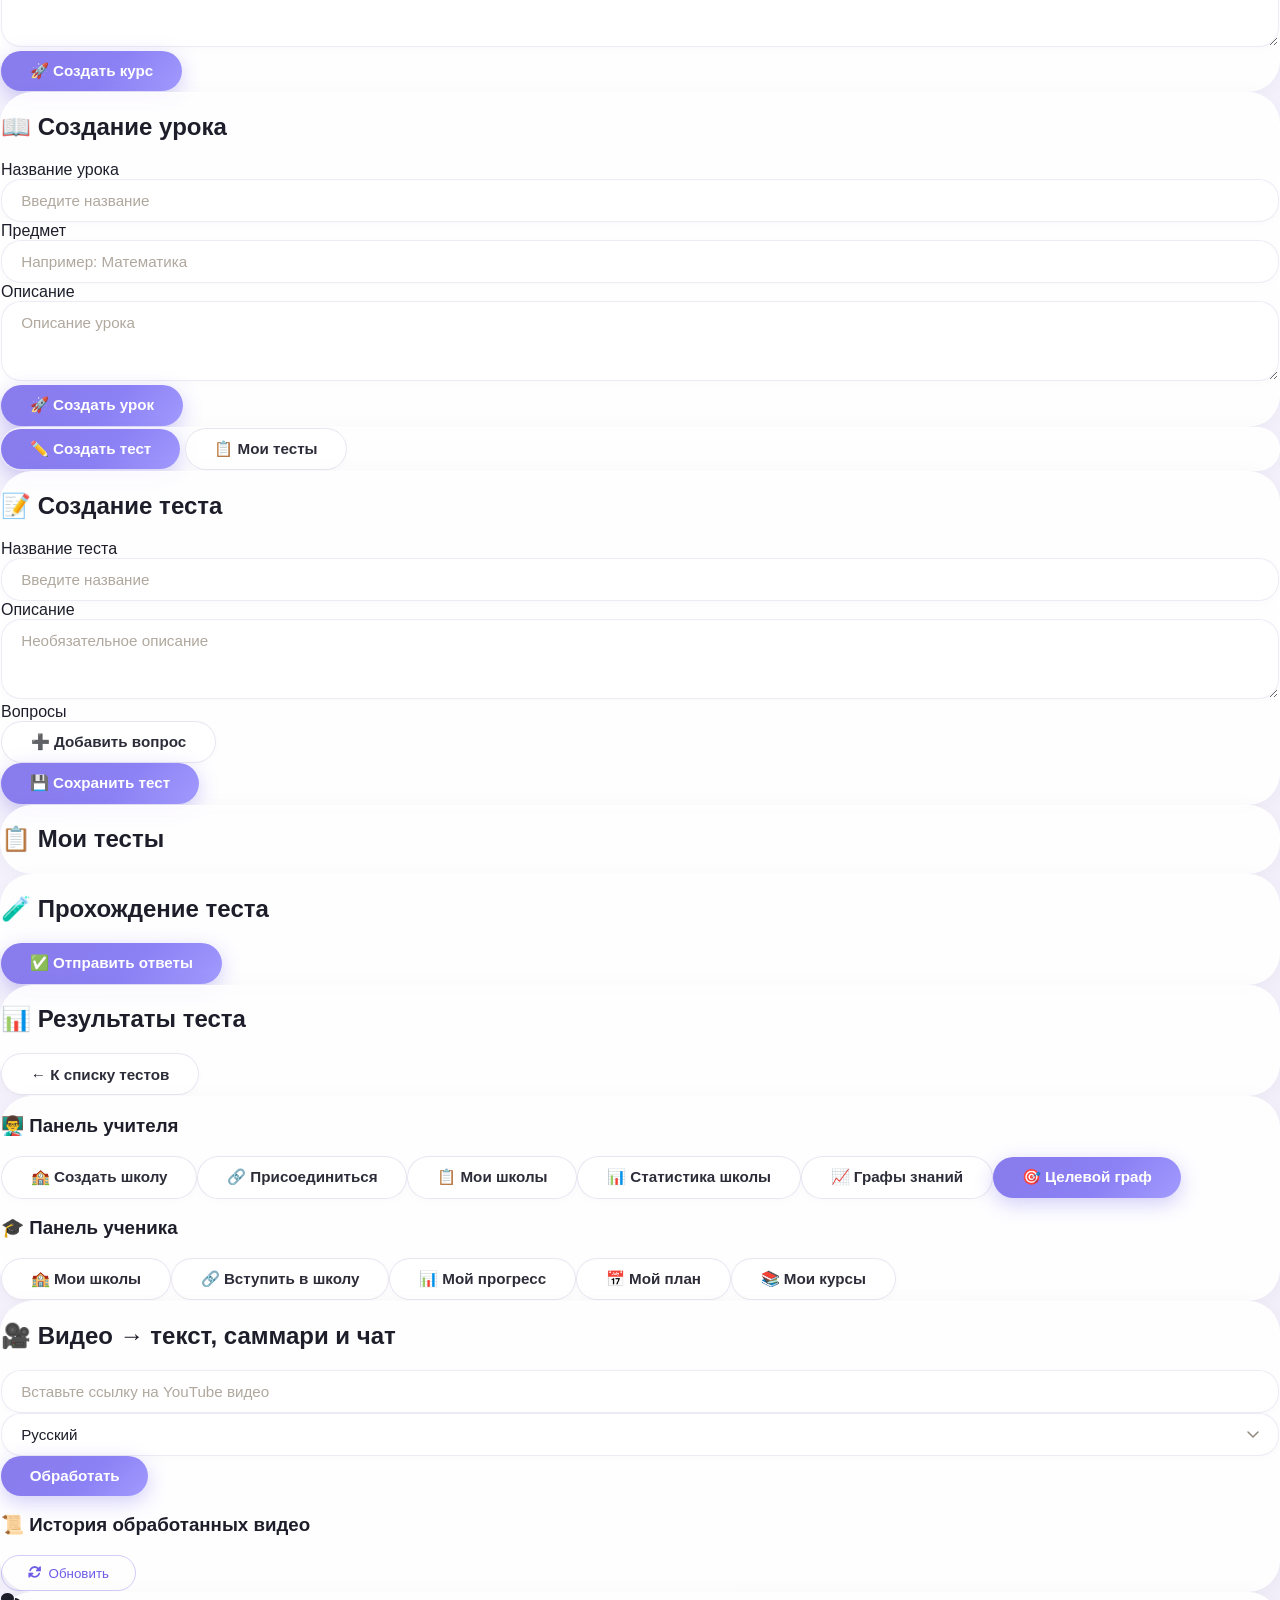
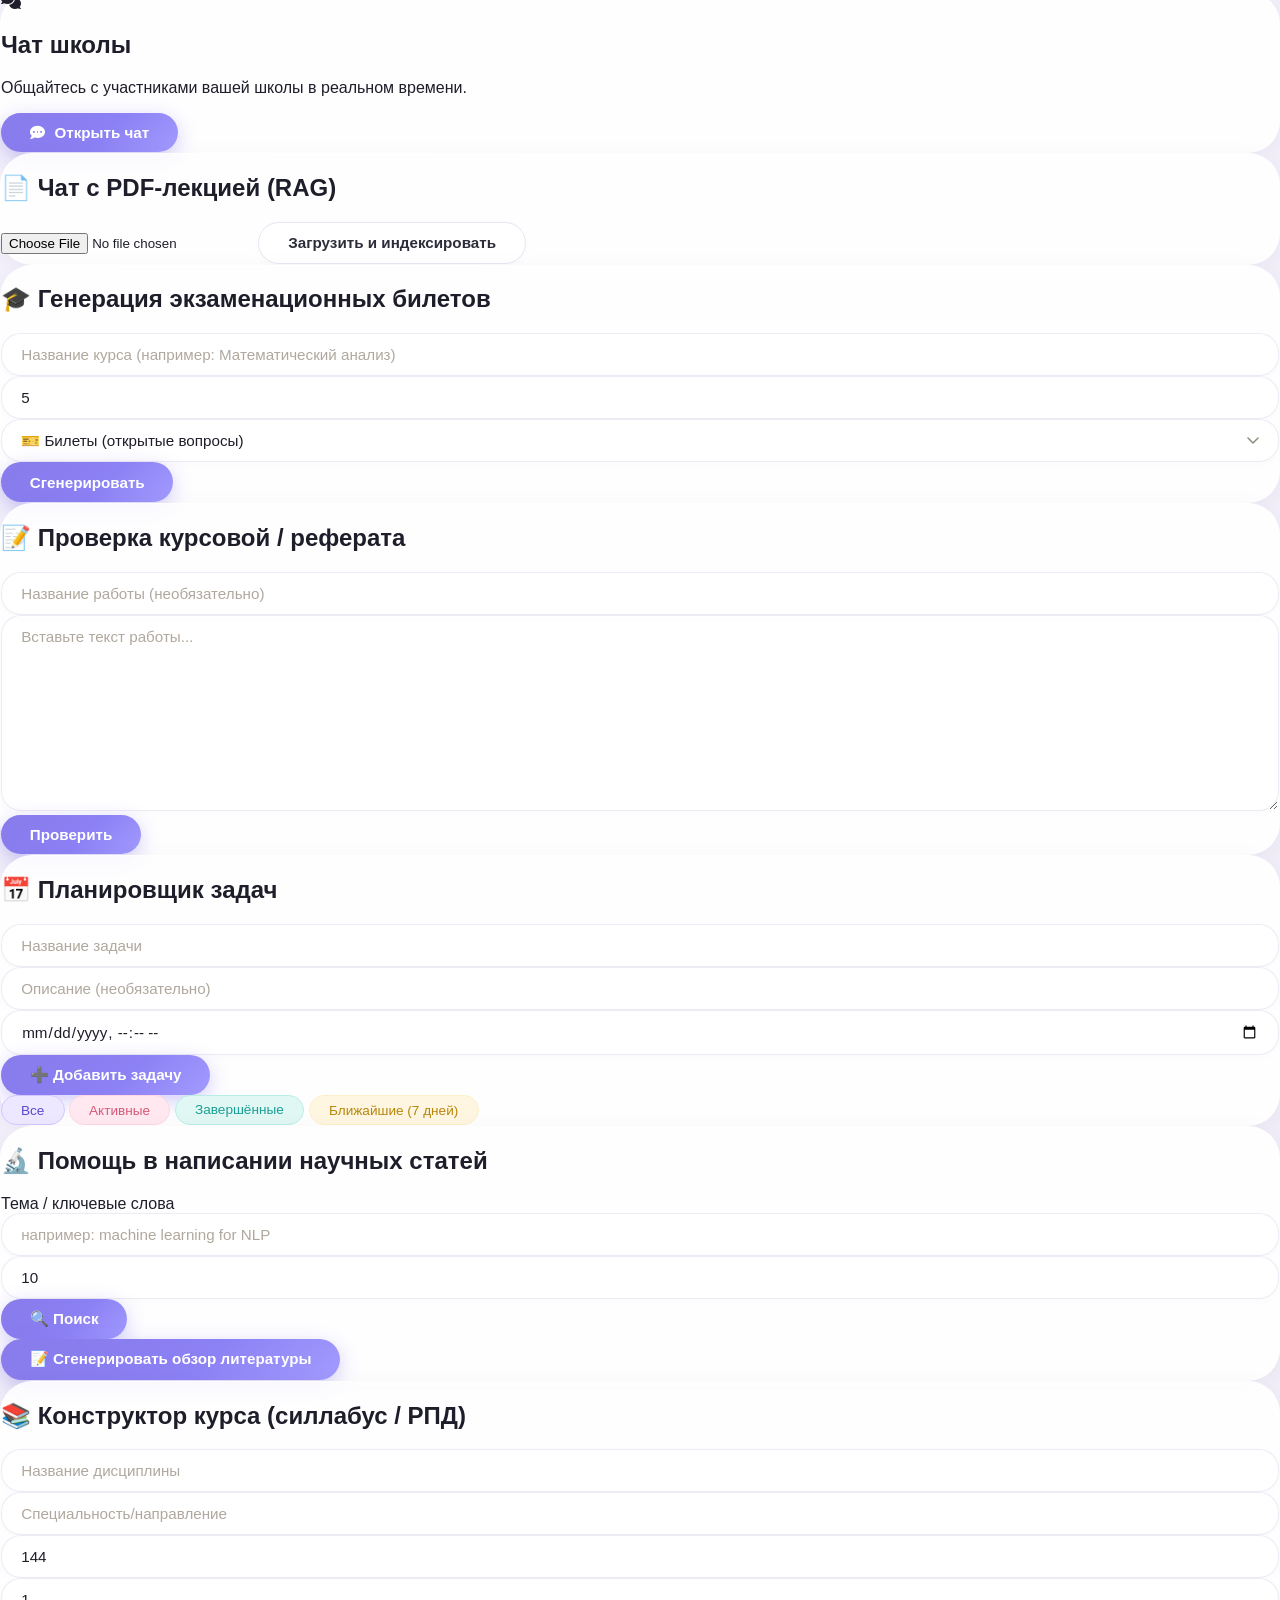
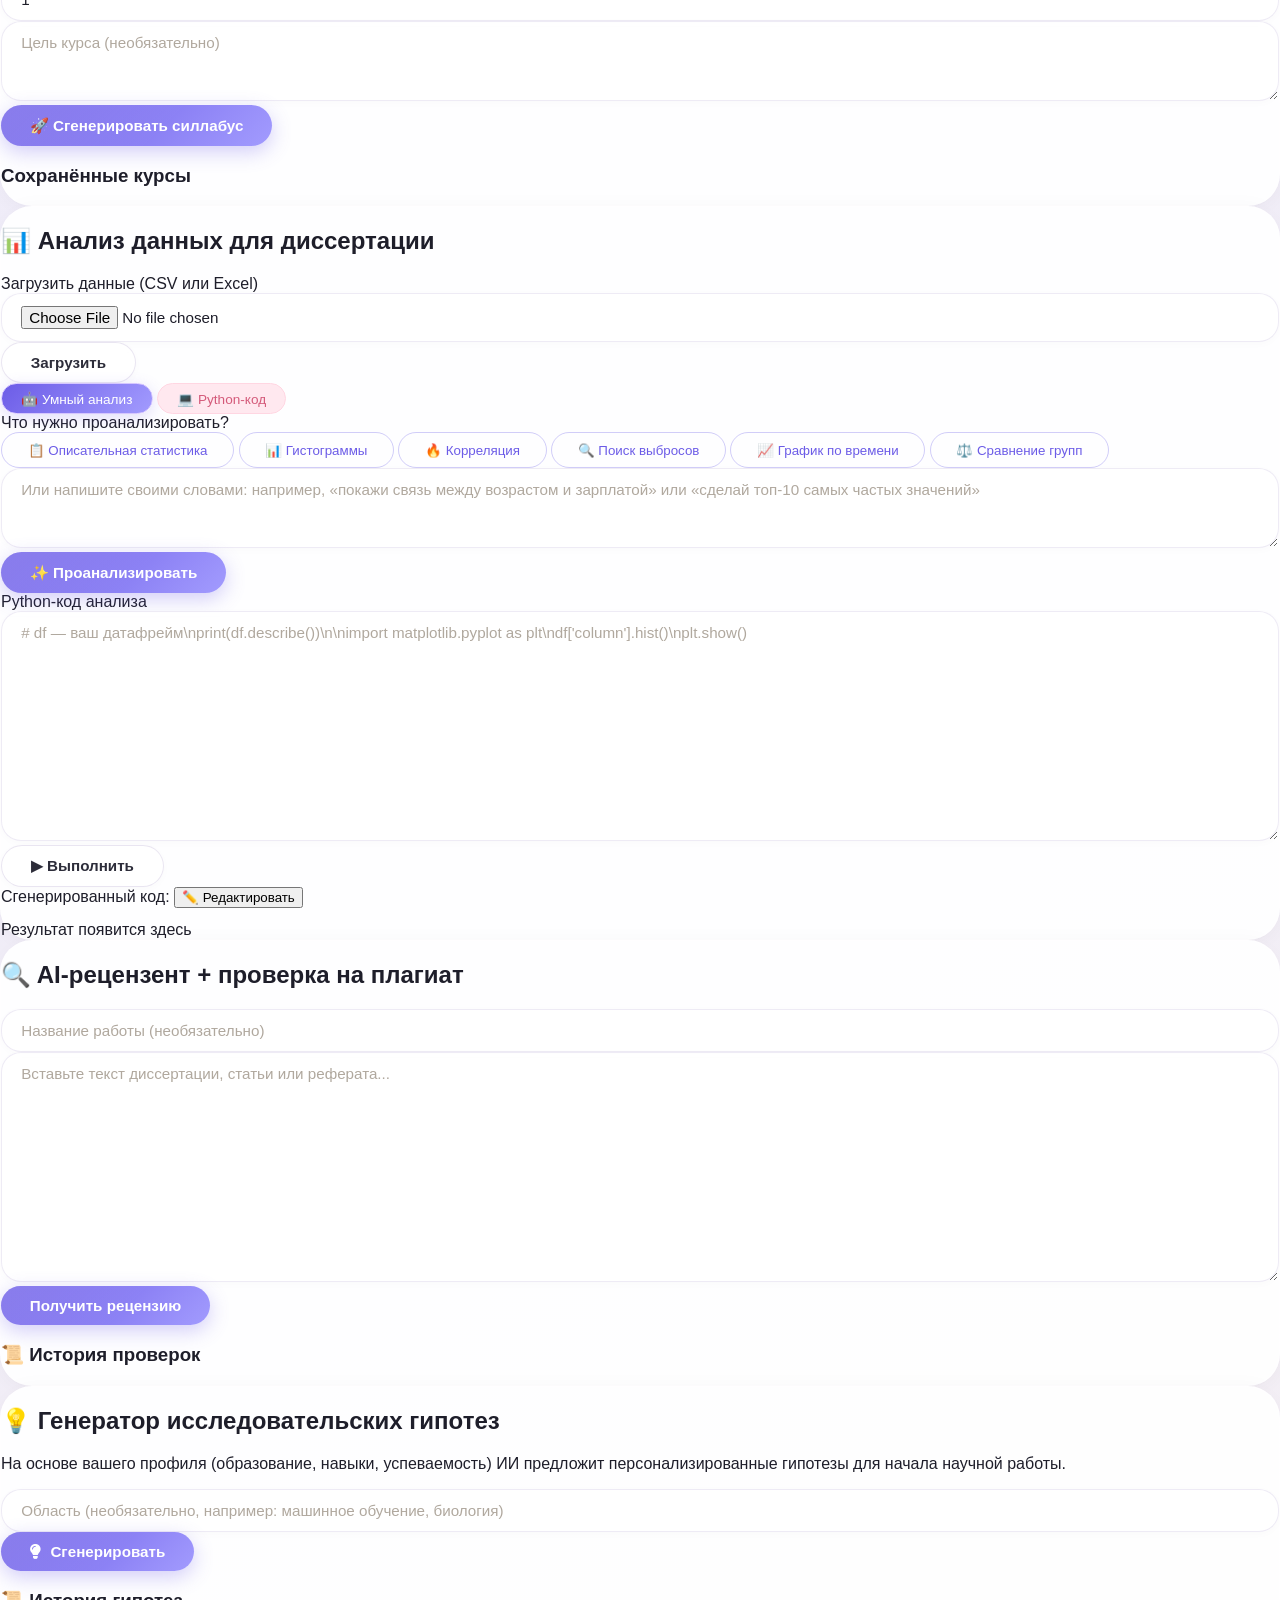
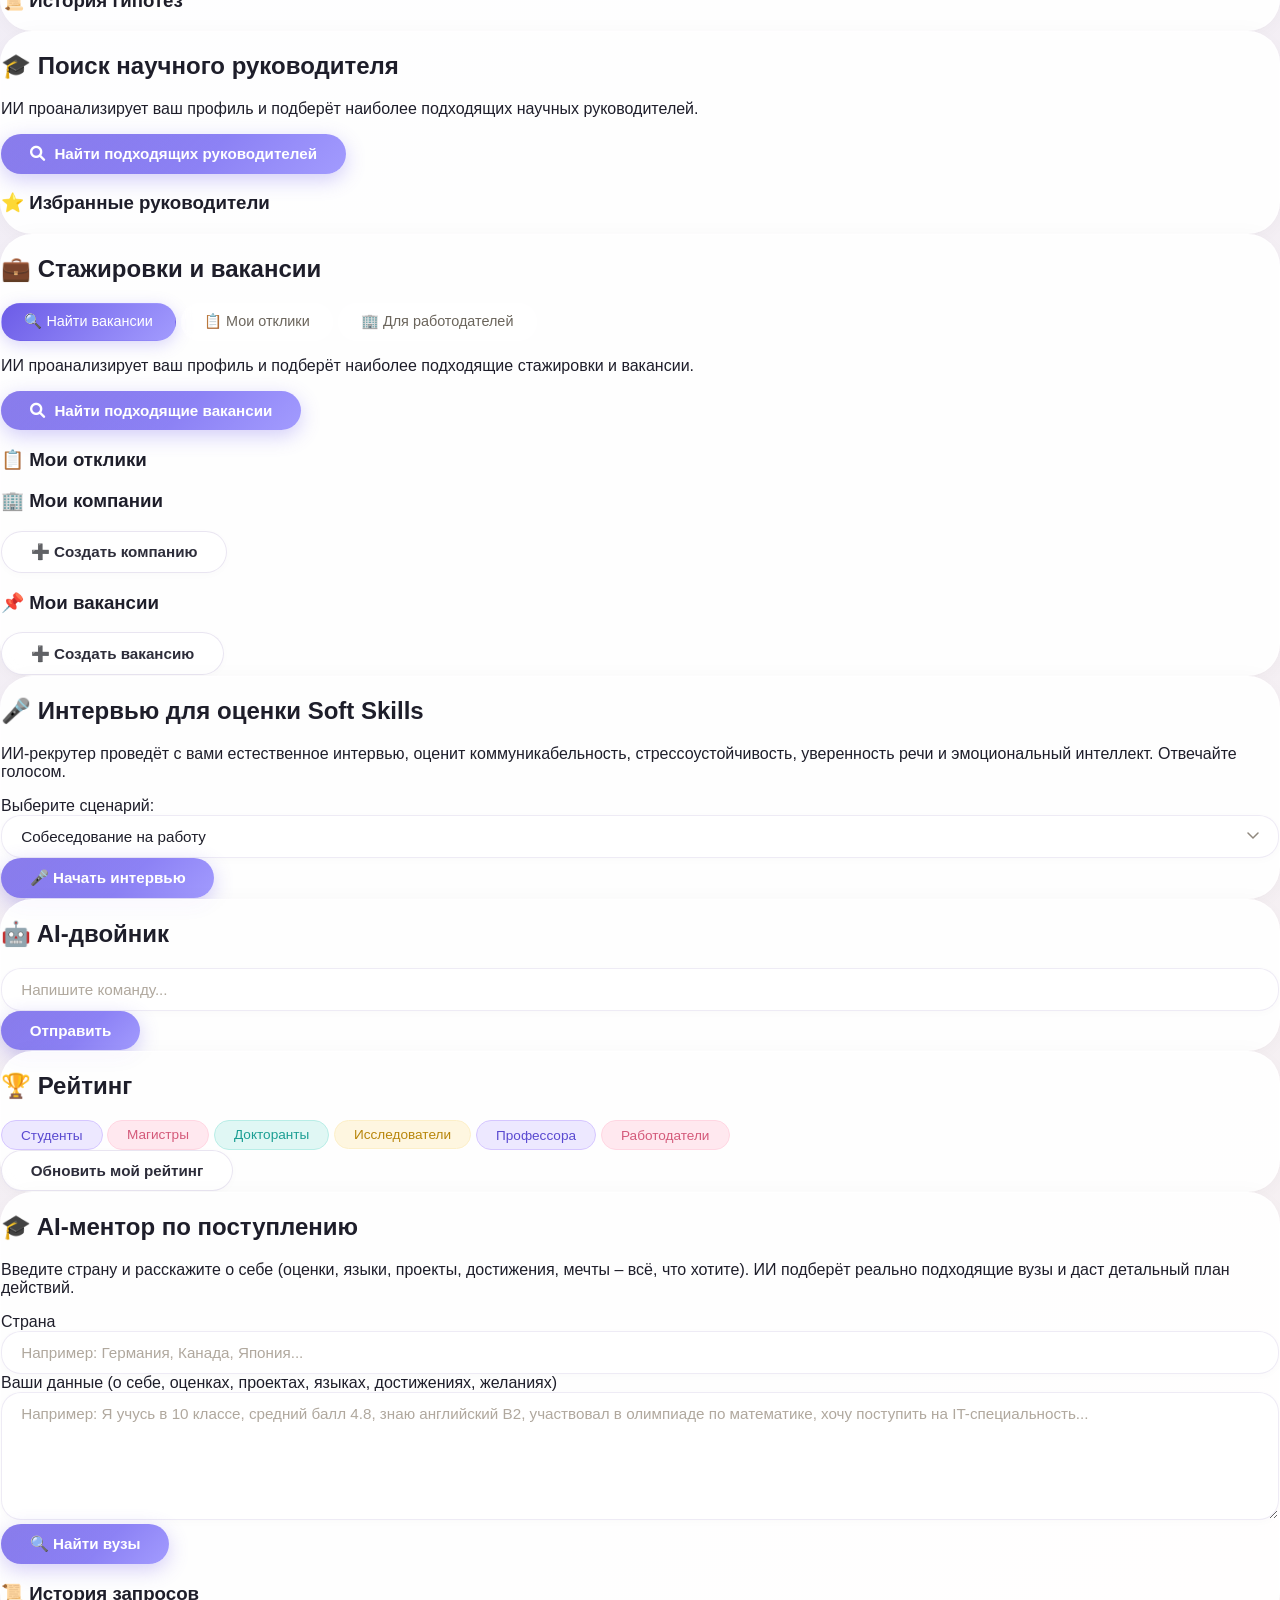
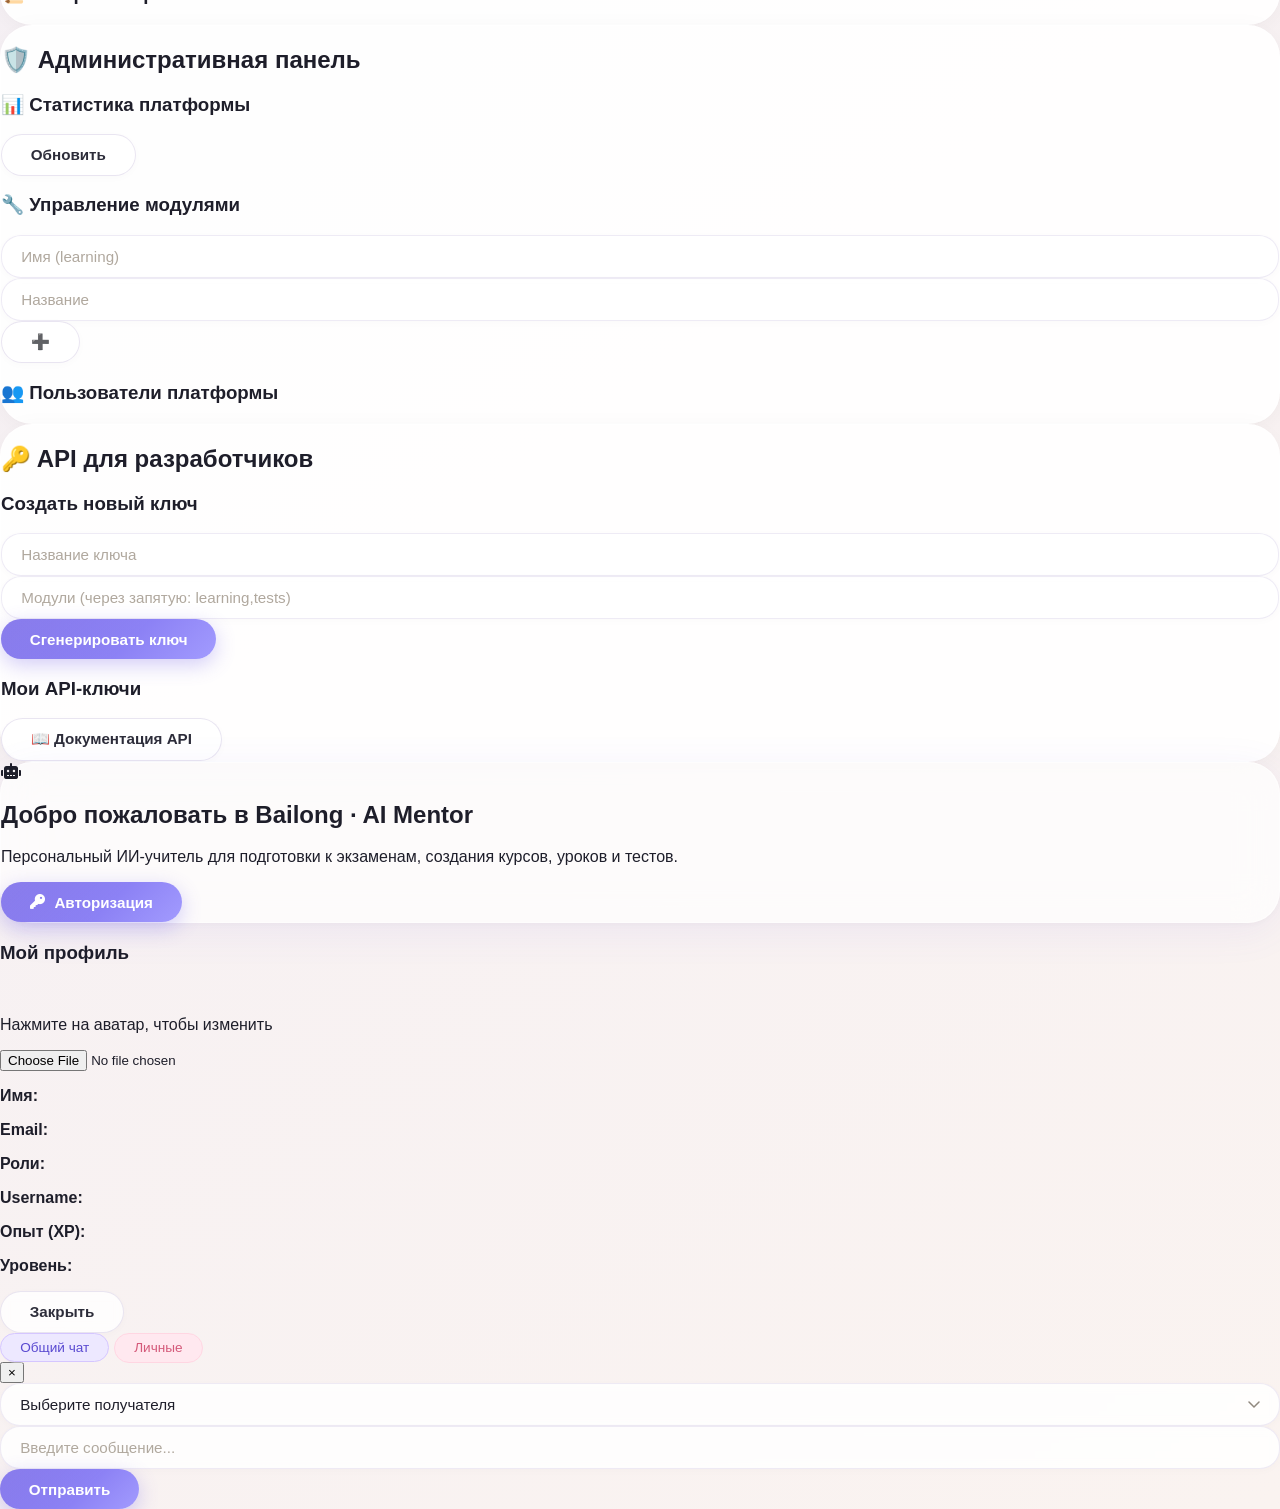
==== commit f0b07cbd: "all" ====
--- a/frontend/index.html
+++ b/frontend/index.html
@@ -3,7 +3,7 @@
 <head>
     <meta charset="UTF-8">
     <meta name="viewport" content="width=device-width, initial-scale=1.0, user-scalable=yes">
-    <title>学峰 · AI Mentor | Персональный ИИ-учитель</title>
+    <title>Bailong · AI Образование</title>
     <script src="https://cdn.tailwindcss.com"></script>
     <link rel="stylesheet" href="https://cdnjs.cloudflare.com/ajax/libs/font-awesome/6.0.0-beta3/css/all.min.css">
     <script src="https://cdn.jsdelivr.net/npm/marked/marked.min.js"></script>
@@ -15,585 +15,1079 @@
     </script>
     <script id="MathJax-script" async src="https://cdnjs.cloudflare.com/ajax/libs/mathjax/3.2.2/es5/tex-chtml.min.js"></script>
     <style>
-        .step-card, .question-card, .test-item, .course-card, .lesson-card, .results-container, .theory, .example, .task, .tips {
-            background: rgba(18, 8, 11, 0.85);
+        /* ─── ОБНОВЛЁННЫЙ ДИЗАЙН ─── */
+        * { box-sizing: border-box; }
+        
+        body {
+            font-family: 'Inter', -apple-system, BlinkMacSystemFont, 'Segoe UI', Roboto, sans-serif;
+            background: linear-gradient(145deg, #f8f6ff 0%, #f0edf9 50%, #faf3f0 100%);
+            color: #1e1e2a;
+            margin: 0;
+            padding: 0;
+            min-height: 100vh;
+            position: relative;
+            overflow-x: hidden;
+        }
+
+        /* Декоративные фоновые круги */
+        body::before,
+        body::after {
+            content: '';
+            position: fixed;
+            border-radius: 50%;
+            filter: blur(80px);
+            opacity: 0.3;
+            z-index: 0;
+            pointer-events: none;
+        }
+        body::before {
+            width: 500px;
+            height: 500px;
+            background: radial-gradient(circle, #a29bfe, transparent 70%);
+            top: -100px;
+            right: -100px;
+        }
+        body::after {
+            width: 600px;
+            height: 600px;
+            background: radial-gradient(circle, #fd79a8, transparent 70%);
+            bottom: -150px;
+            left: -150px;
+        }
+
+        .main-wrapper {
+            position: relative;
+            z-index: 1;
+        }
+
+        /* Стили для скролла */
+        ::-webkit-scrollbar { width: 6px; height: 6px; }
+        ::-webkit-scrollbar-track { background: rgba(255,255,255,0.3); border-radius: 12px; }
+        ::-webkit-scrollbar-thumb { background: #c5b8e6; border-radius: 12px; }
+        ::-webkit-scrollbar-thumb:hover { background: #a89bd4; }
+
+        /* Карточки с эффектом стекла – улучшенные */
+        .glass-card {
+            background: rgba(255, 255, 255, 0.7);
+            backdrop-filter: blur(20px);
+            -webkit-backdrop-filter: blur(20px);
+            border-radius: 32px;
+            border: 1px solid rgba(255, 255, 255, 0.5);
+            box-shadow: 0 8px 40px rgba(108, 92, 231, 0.08), 0 2px 8px rgba(0, 0, 0, 0.03);
+            transition: transform 0.3s cubic-bezier(0.34, 1.56, 0.64, 1), box-shadow 0.3s ease;
+        }
+        .glass-card:hover {
+            transform: translateY(-3px);
+            box-shadow: 0 16px 56px rgba(108, 92, 231, 0.12), 0 4px 16px rgba(0, 0, 0, 0.04);
+        }
+
+        /* Сплошные карточки – более мягкие */
+        .card-solid {
+            background: rgba(255, 255, 255, 0.9);
+            backdrop-filter: blur(8px);
+            -webkit-backdrop-filter: blur(8px);
+            border-radius: 32px;
+            box-shadow: 0 4px 24px rgba(0, 0, 0, 0.04), 0 1px 4px rgba(0, 0, 0, 0.02);
+            transition: transform 0.3s cubic-bezier(0.34, 1.56, 0.64, 1), box-shadow 0.3s ease;
+            border: 1px solid rgba(255, 255, 255, 0.4);
+        }
+        .card-solid:hover {
+            transform: translateY(-3px);
+            box-shadow: 0 12px 48px rgba(108, 92, 231, 0.08), 0 2px 8px rgba(0, 0, 0, 0.03);
+        }
+
+        /* Кнопки – градиенты и тени */
+        .btn-primary {
+            background: linear-gradient(135deg, #6C5CE7, #a29bfe);
+            color: #fff;
+            border: none;
+            border-radius: 60px;
+            padding: 0.7rem 1.8rem;
+            font-weight: 600;
+            font-size: 0.95rem;
+            box-shadow: 0 6px 20px rgba(108, 92, 231, 0.3);
+            transition: all 0.25s cubic-bezier(0.34, 1.56, 0.64, 1);
+            cursor: pointer;
+            display: inline-flex;
+            align-items: center;
+            gap: 0.6rem;
+            position: relative;
+            overflow: hidden;
+        }
+        .btn-primary::after {
+            content: '';
+            position: absolute;
+            inset: 0;
+            background: linear-gradient(135deg, rgba(255,255,255,0.2), transparent 60%);
+            pointer-events: none;
+        }
+        .btn-primary:hover {
+            transform: translateY(-2px) scale(1.02);
+            box-shadow: 0 10px 32px rgba(108, 92, 231, 0.4);
+        }
+        .btn-primary:active { transform: scale(0.96); }
+
+        .btn-secondary {
+            background: rgba(255, 255, 255, 0.8);
             backdrop-filter: blur(4px);
-            border-radius: 1.5rem;
-            border: 1px solid #5c2e3c;
-        }
-        .progress-fill { background: linear-gradient(90deg, #c95267, #871f34); }
-        .modern-input, select.modern-input, textarea.modern-input {
-            background: #1f1217;
-            border: 1px solid #762f3e;
-            color: #f0e2e6;
-            border-radius: 1rem;
-            padding: 0.5rem 1rem;
-        }
-        button, .btn, [onclick] { cursor: pointer; }
-        .tab-btn.active {
-            background: #bc3f4b !important;
-            color: white !important;
-            box-shadow: 0 2px 8px rgba(0,0,0,0.2);
-        }
-        .transition-smooth { transition: all 0.2s ease; }
-        .fade-in { animation: fadeIn 0.2s; }
-        @keyframes fadeIn { from { opacity: 0; } to { opacity: 1; } }
-        @media (max-width: 640px) {
-            .btn-mobile-full { width: 100%; justify-content: center; }
-        }
-        .tasks-scroll { max-height: 400px; overflow-y: auto; }
+            color: #2d2d3a;
+            border: 1px solid rgba(200, 190, 220, 0.4);
+            border-radius: 60px;
+            padding: 0.7rem 1.8rem;
+            font-weight: 600;
+            font-size: 0.95rem;
+            transition: all 0.25s ease;
+            cursor: pointer;
+            display: inline-flex;
+            align-items: center;
+            gap: 0.6rem;
+            box-shadow: 0 2px 8px rgba(0,0,0,0.02);
+        }
+        .btn-secondary:hover {
+            background: rgba(255, 255, 255, 0.95);
+            border-color: #b8a8e0;
+            transform: translateY(-2px);
+            box-shadow: 0 6px 16px rgba(108, 92, 231, 0.08);
+        }
+
+        .btn-ghost {
+            background: transparent;
+            color: #6C5CE7;
+            border: 1px solid rgba(108, 92, 231, 0.3);
+            border-radius: 60px;
+            padding: 0.6rem 1.6rem;
+            font-weight: 500;
+            transition: all 0.2s ease;
+            cursor: pointer;
+            display: inline-flex;
+            align-items: center;
+            gap: 0.5rem;
+        }
+        .btn-ghost:hover {
+            background: rgba(108, 92, 231, 0.08);
+            border-color: #6C5CE7;
+            transform: translateY(-1px);
+        }
+
+        .btn-pill {
+            border-radius: 60px;
+            padding: 0.4rem 1.2rem;
+            font-weight: 500;
+            font-size: 0.85rem;
+            transition: all 0.2s ease;
+            cursor: pointer;
+            border: none;
+            display: inline-flex;
+            align-items: center;
+            gap: 0.4rem;
+            background: rgba(255,255,255,0.6);
+            backdrop-filter: blur(4px);
+            border: 1px solid rgba(200,190,220,0.2);
+        }
+        .btn-pill-purple { background: #ede8ff; color: #5a4ad1; border-color: #d5c6ff; }
+        .btn-pill-purple:hover { background: #ddd4ff; transform: translateY(-2px); }
+        .btn-pill-pink { background: #ffe8ef; color: #d45a7a; border-color: #ffd6e2; }
+        .btn-pill-pink:hover { background: #ffd6e2; transform: translateY(-2px); }
+        .btn-pill-teal { background: #e0f7f4; color: #1b9e93; border-color: #b8ede6; }
+        .btn-pill-teal:hover { background: #c8f0ec; transform: translateY(-2px); }
+        .btn-pill-gold { background: #fef6e0; color: #b8860b; border-color: #fcefc8; }
+        .btn-pill-gold:hover { background: #fcefc8; transform: translateY(-2px); }
+
+        /* Инпуты – более мягкие */
+        .input-modern {
+            background: rgba(255, 255, 255, 0.85);
+            backdrop-filter: blur(4px);
+            border: 1.5px solid rgba(200, 190, 220, 0.3);
+            border-radius: 20px;
+            padding: 0.75rem 1.2rem;
+            font-size: 0.95rem;
+            color: #1e1e2a;
+            width: 100%;
+            transition: all 0.25s ease;
+            outline: none;
+            font-family: inherit;
+            box-shadow: 0 2px 8px rgba(0,0,0,0.02);
+        }
+        .input-modern:focus {
+            border-color: #a29bfe;
+            box-shadow: 0 0 0 4px rgba(108, 92, 231, 0.1), 0 4px 12px rgba(0,0,0,0.02);
+            background: #fff;
+        }
+        .input-modern::placeholder { color: #b0a89e; }
+
+        select.input-modern {
+            appearance: none;
+            background-image: url("data:image/svg+xml,%3Csvg xmlns='http://www.w3.org/2000/svg' width='12' height='8' viewBox='0 0 12 8'%3E%3Cpath d='M1 1l5 5 5-5' stroke='%2390887e' stroke-width='1.5' fill='none' stroke-linecap='round'/%3E%3C/svg%3E");
+            background-repeat: no-repeat;
+            background-position: right 1.2rem center;
+            padding-right: 2.8rem;
+        }
+        textarea.input-modern { resize: vertical; min-height: 80px; }
+
+        /* Вкладки – стильные пилюли */
+        .tab-modern {
+            padding: 0.6rem 1.4rem;
+            border-radius: 60px;
+            font-weight: 500;
+            font-size: 0.9rem;
+            transition: all 0.25s ease;
+            cursor: pointer;
+            background: rgba(255,255,255,0.4);
+            backdrop-filter: blur(4px);
+            color: #6b655c;
+            border: 1px solid transparent;
+            white-space: nowrap;
+        }
+        .tab-modern.active {
+            background: linear-gradient(135deg, #6C5CE7, #a29bfe);
+            color: #fff;
+            box-shadow: 0 4px 16px rgba(108, 92, 231, 0.25);
+            border-color: transparent;
+        }
+        .tab-modern:hover:not(.active) {
+            background: rgba(255,255,255,0.7);
+            color: #1e1e2a;
+            border-color: rgba(200,190,220,0.3);
+        }
+
+        /* Прогресс-бар */
+        .progress-track {
+            background: rgba(200, 190, 220, 0.25);
+            border-radius: 60px;
+            height: 6px;
+            overflow: hidden;
+            width: 100%;
+        }
+        .progress-fill {
+            background: linear-gradient(90deg, #6C5CE7, #a29bfe, #fd79a8);
+            height: 100%;
+            border-radius: 60px;
+            transition: width 0.8s cubic-bezier(0.22, 1, 0.36, 1);
+            width: 0%;
+            box-shadow: 0 0 12px rgba(108, 92, 231, 0.3);
+        }
+
+        /* Анимации */
+        .fade-in {
+            animation: fadeUp 0.5s cubic-bezier(0.22, 1, 0.36, 1) both;
+        }
+        @keyframes fadeUp {
+            0% { opacity: 0; transform: translateY(16px); }
+            100% { opacity: 1; transform: translateY(0); }
+        }
+
+        .hover-lift {
+            transition: transform 0.3s cubic-bezier(0.34, 1.56, 0.64, 1), box-shadow 0.3s ease;
+        }
+        .hover-lift:hover {
+            transform: translateY(-4px);
+            box-shadow: 0 16px 40px rgba(108, 92, 231, 0.08);
+        }
+
+        /* Утилиты */
         .line-clamp-2 {
             display: -webkit-box;
             -webkit-line-clamp: 2;
             -webkit-box-orient: vertical;
             overflow: hidden;
         }
+        .bg-soft { background: rgba(247, 246, 242, 0.5); backdrop-filter: blur(4px); }
+        .text-soft { color: #6b655c; }
+        .border-soft { border-color: rgba(200, 190, 220, 0.2); }
+
+        /* Оригинальные классы (сохранены для совместимости) */
+        .step-card, .question-card, .test-item, .course-card, .lesson-card, 
+        .results-container, .theory, .example, .task, .tips {
+            background: rgba(255, 255, 255, 0.8);
+            backdrop-filter: blur(4px);
+            border-radius: 24px;
+            border: 1px solid rgba(255,255,255,0.4);
+            box-shadow: 0 2px 16px rgba(0, 0, 0, 0.02);
+        }
+        .modern-input {
+            background: rgba(255, 255, 255, 0.85);
+            border: 1.5px solid rgba(200, 190, 220, 0.3);
+            border-radius: 20px;
+            padding: 0.75rem 1.2rem;
+            font-size: 0.95rem;
+            color: #1e1e2a;
+            width: 100%;
+            transition: all 0.25s ease;
+            outline: none;
+            font-family: inherit;
+        }
+        .modern-input:focus {
+            border-color: #a29bfe;
+            box-shadow: 0 0 0 4px rgba(108, 92, 231, 0.1);
+        }
+        .tab-btn.active {
+            background: linear-gradient(135deg, #6C5CE7, #a29bfe) !important;
+            color: white !important;
+            box-shadow: 0 4px 16px rgba(108, 92, 231, 0.2);
+        }
+        .tasks-scroll { max-height: 400px; overflow-y: auto; }
+
+        /* Адаптивность */
+        @media (max-width: 640px) {
+            .glass-card { border-radius: 24px; padding: 1rem !important; }
+            .card-solid { border-radius: 24px; padding: 1rem !important; }
+            .btn-primary, .btn-secondary, .btn-ghost {
+                padding: 0.5rem 1.2rem;
+                font-size: 0.85rem;
+            }
+            .input-modern {
+                padding: 0.6rem 1rem;
+                font-size: 0.9rem;
+                border-radius: 16px;
+            }
+            .tab-modern { font-size: 0.8rem; padding: 0.4rem 1rem; }
+        }
+        @media (max-width: 480px) {
+            .glass-card { border-radius: 20px; padding: 0.8rem !important; }
+            .card-solid { border-radius: 20px; padding: 0.8rem !important; }
+        }
+        .question-card {
+            background: rgba(248, 247, 244, 0.7);
+            backdrop-filter: blur(4px);
+            border-radius: 18px;
+            padding: 1rem;
+            border: 1px solid rgba(200,190,220,0.2);
+            margin-bottom: 0.75rem;
+        }
+        .question-card h4 {
+            font-weight: 600;
+            margin-bottom: 0.5rem;
+        }
+        .question-card textarea,
+        .question-card input {
+            margin-bottom: 0.5rem;
+        }
+        .remove-question {
+            background: #ffe8ef;
+            color: #d45a7a;
+            border: none;
+            padding: 0.3rem 1rem;
+            border-radius: 40px;
+            font-size: 0.8rem;
+            cursor: pointer;
+            transition: 0.2s;
+        }
+        .remove-question:hover {
+            background: #ffd6e2;
+        }
     </style>
 </head>
-<body class="bg-gradient-to-br from-[#0a0305] to-[#040102] text-gray-200 font-sans antialiased">
-
-<div class="max-w-7xl mx-auto px-4 py-6">
-    <!-- Шапка -->
-    <div class="flex flex-wrap justify-between items-center gap-4 mb-6 p-4 rounded-2xl bg-black/30 backdrop-blur-sm border border-[#5c2e3c]">
-        <div class="flex items-center gap-3">
-            <div class="text-4xl font-black tracking-wider bg-gradient-to-r from-[#e6b8c2] to-[#bc3f4b] bg-clip-text text-transparent">学峰</div>
-            <div class="text-xs text-[#ca7a88] hidden sm:block">AI MENTOR</div>
+<body>
+    <!-- Добавляем декоративный фон поверх основного -->
+    <div class="main-wrapper max-w-7xl mx-auto px-4 py-6">
+        <!-- Шапка -->
+        <div class="glass-card p-4 sm:p-5 flex flex-wrap justify-between items-center gap-4 mb-6">
+            <div class="flex items-center gap-3">
+                <div class="text-3xl sm:text-4xl font-black tracking-tight bg-gradient-to-r from-[#6C5CE7] via-[#a29bfe] to-[#fd79a8] bg-clip-text text-transparent">Bailong</div>
+                <div class="text-xs font-medium text-[#8b83a0] bg-white/60 px-3 py-1 rounded-full border border-[#ede8e2] hidden sm:block">AI MENTOR</div>
+            </div>
+            <div class="flex flex-wrap gap-2 sm:gap-3">
+                <a href="/ielts" target="_blank" class="btn-pill btn-pill-teal text-sm"><i class="fab fa-internet-explorer mr-1"></i> Поступление в США</a>
+                <a href="/hsk" target="_blank" class="btn-pill btn-pill-pink text-sm"><i class="fas fa-language mr-1"></i> Поступление в Китай</a>
+                <button id="showAuthBtn" onclick="showAuthModal()" class="btn-primary text-sm"><i class="fas fa-key mr-1"></i> Войти</button>
+            </div>
         </div>
-        <div class="flex flex-wrap gap-3">
-            <a href="/ielts" target="_blank" class="bg-[#1a5276] hover:bg-[#0e3b5c] text-white px-4 py-2 rounded-full text-sm font-semibold"><i class="fab fa-internet-explorer mr-1"></i> IELTS Prep</a>
-            <a href="/hsk" target="_blank" class="bg-[#c0392b] hover:bg-[#a12f22] text-white px-4 py-2 rounded-full text-sm font-semibold"><i class="fas fa-language mr-1"></i> Поступление в Китай</a>
-            <button id="showAuthBtn" onclick="showAuthModal()" class="bg-[#bc3f4b] hover:bg-[#9e2e3a] text-white px-5 py-2 rounded-full text-sm font-semibold"><i class="fas fa-key mr-1"></i> Войти</button>
+
+        <!-- Блок профиля (скрыт до логина) -->
+        <div id="profileHeader" class="hidden glass-card p-3 sm:p-4 flex flex-wrap justify-between items-center gap-3 mb-5">
+            <div class="flex items-center gap-3">
+                <img id="avatarImg" class="w-10 h-10 rounded-full object-cover border-2 border-[#d5c6ff]" src="">
+                <span id="userNameDisplay" class="font-semibold text-[#1e1e2a]"></span>
+                <span id="userRoleDisplay" class="text-xs bg-[#ede8ff] text-[#5a4ad1] px-3 py-1 rounded-full font-medium"></span>
+            </div>
+            <div class="flex gap-2 flex-wrap">
+                <button onclick="showProfileModal()" class="btn-ghost text-sm"><i class="fas fa-user-circle mr-1"></i> Профиль</button>
+                <button onclick="logout()" class="btn-secondary text-sm"><i class="fas fa-sign-out-alt mr-1"></i> Выйти</button>
+            </div>
+        </div>
+
+        <!-- Панель быстрых действий по ролям -->
+        <div id="rolePanel" class="hidden mb-5 glass-card p-3 sm:p-4">
+            <div id="rolePanelContent" class="flex flex-wrap gap-2"></div>
+        </div>
+
+        <!-- Контейнер для динамических вкладок (заполняется из script.js) -->
+        <div id="tabsContainer" class="hidden mb-5 overflow-x-auto pb-2 flex gap-1 sm:gap-2"></div>
+
+        <!-- Контент вкладок -->
+        <div id="tabContent" class="hidden fade-in">
+            <!-- Дашборд -->
+            <div id="dashboard-pane" class="tab-pane hidden">
+                <div class="card-solid p-6 sm:p-8">
+                    <h2 class="text-2xl sm:text-3xl font-bold border-l-4 border-[#6C5CE7] pl-4 mb-4 text-[#1e1e2a]">Добро пожаловать в Bailong · AI Mentor</h2>
+                    <p class="text-[#5a554a] mb-5 text-base sm:text-lg">Персональный ИИ-учитель для подготовки к экзаменам, создания курсов, уроков и тестов.</p>
+                    <div class="flex flex-wrap gap-3">
+                        <button onclick="switchToLearningTabAndStart()" class="btn-primary"><i class="fas fa-play mr-1"></i> Начать / продолжить обучение</button>
+                        <button onclick="showTestCreator()" class="btn-secondary"><i class="fas fa-plus-circle mr-1"></i> Создать тест</button>
+                        <button onclick="showCoursesList()" class="btn-secondary"><i class="fas fa-book mr-1"></i> Мои курсы</button>
+                        <button onclick="showLessonsList()" class="btn-secondary"><i class="fas fa-chalkboard mr-1"></i> Мои уроки</button>
+                    </div>
+                </div>
+            </div>
+
+            <!-- Обучение -->
+            <div id="learning-pane" class="tab-pane hidden">
+                <div id="step1" class="step animated-step">
+                    <div class="card-solid p-6 sm:p-8">
+                        <h2 class="text-xl font-bold mb-4 text-[#1e1e2a]">🚀 Начните обучение</h2>
+                        <div class="space-y-4 max-w-lg">
+                            <div><label class="block text-sm font-medium text-[#5a554a] mb-1">Тип аккаунта:</label><select id="userRole" class="input-modern w-full"><option value="student">🎓 Студент</option><option value="teacher">👨‍🏫 Учитель</option></select></div>
+                            <div><input type="text" id="userName" placeholder="Ваше имя" class="input-modern w-full" required></div>
+                            <div><input type="email" id="userEmail" placeholder="Email" class="input-modern w-full" required></div>
+                            <div><input type="text" id="examName" placeholder="Что изучаем? (ЕНТ математика, SAT, ...)" class="input-modern w-full" required></div>
+                            <button onclick="startLearning()" class="btn-primary w-full sm:w-auto">Начать</button>
+                        </div>
+                    </div>
+                </div>
+                <div id="step2" class="step hidden"><div class="card-solid p-6 sm:p-8"><h2 class="text-xl font-bold">📝 Начальное тестирование</h2><div id="testQuestions" class="mt-4"></div><button onclick="submitTest()" class="btn-primary mt-4">Отправить ответы</button></div></div>
+                <div id="step3" class="step hidden"><div class="card-solid p-6 sm:p-8"><h2 class="text-xl font-bold">📊 Результаты тестирования</h2><div id="testResults" class="mt-4"></div><div class="mt-4 max-w-xs"><label class="block text-sm font-medium text-[#5a554a] mb-1">Сколько дней у вас есть на подготовку?</label><input type="number" id="daysAvailable" class="input-modern w-full mt-1"><button onclick="setTimeAndPlan()" class="btn-primary mt-3">Создать план</button></div></div></div>
+                <div id="step4" class="step hidden"><div class="card-solid p-6 sm:p-8"><h2 class="text-xl font-bold">📚 Ваш план обучения</h2><div id="studyPlan" class="mt-4"></div><button id="startLearningBtn" class="btn-primary mt-4">Начать обучение</button></div></div>
+                <div id="step5" class="step hidden"><div class="card-solid p-6 sm:p-8"><div class="learning-header"><h2 class="text-xl font-bold">📖 Обучение</h2><div class="mt-3"><div class="progress-track"><div id="progressFill" class="progress-fill"></div></div><div id="progressStats" class="text-sm text-[#5a554a] mt-1"></div></div></div><div id="lessonContent" class="mt-4"></div><div id="testContent" class="hidden mt-4"></div></div></div>
+            </div>
+
+            <!-- Курсы/Уроки -->
+            <!-- COURSES -->
+            <div id="courses-pane" class="tab-pane hidden">
+
+                <!-- Панель управления -->
+                <div class="card-solid p-4 sm:p-6 mb-5">
+                    <div class="flex flex-wrap gap-2">
+                        <button onclick="showCoursesList()" class="btn-pill btn-pill-purple">📚 Мои курсы</button>
+                        <button onclick="showLessonsList()" class="btn-pill btn-pill-pink">📖 Мои уроки</button>
+                        <button onclick="showCreateCourseForm()" class="btn-pill btn-pill-teal">➕ Создать курс</button>
+                        <button onclick="showCreateLessonForm()" class="btn-pill btn-pill-teal">➕ Создать урок</button>
+                        <button onclick="createSchoolCourse()" class="btn-pill btn-pill-gold">🏫 Курс школы</button>
+                        <button onclick="loadSchoolCourses()" class="btn-pill btn-pill-gold">📋 Курсы школы</button>
+                        <button onclick="exportSchoolStats()" class="btn-pill btn-pill-gold">📊 Экспорт</button>
+                    </div>
+                </div>
+
+                <!-- Список курсов -->
+                <div id="userCoursesList" class="grid grid-cols-1 md:grid-cols-2 gap-4 mb-6"></div>
+
+                <!-- Список уроков -->
+                <div id="userLessonsList" class="grid grid-cols-1 md:grid-cols-2 gap-4"></div>
+
+                <!-- Шаг 10: Список курсов (дублируется, но используется для отображения после создания) -->
+                <div id="step10" class="hidden"></div>
+
+                <!-- Шаг 11: Просмотр курса -->
+                <div id="step11" class="hidden">
+                    <div class="card-solid p-5 sm:p-7">
+                        <button onclick="showCoursesList()" class="btn-secondary text-sm mb-4">← К списку курсов</button>
+                        <h2 id="courseViewTitle" class="text-2xl font-bold mb-2"></h2>
+                        <p id="courseViewDescription" class="text-[#5a554a] mb-2"></p>
+                        <p><strong>Критерии успеха:</strong> <span id="courseViewCriteria"></span></p>
+                        <div id="courseModulesList" class="mt-4 space-y-4"></div>
+                    </div>
+                </div>
+
+                <!-- Шаг 12: Просмотр урока -->
+                <div id="step12" class="hidden">
+                    <div class="card-solid p-5 sm:p-7">
+                        <button onclick="showLessonsList()" class="btn-secondary text-sm mb-4">← К списку уроков</button>
+                        <h2 id="lessonViewTitle" class="text-2xl font-bold mb-2"></h2>
+                        <p><strong>Предмет:</strong> <span id="lessonViewSubject"></span></p>
+                        <div id="lessonViewContent" class="mt-4"></div>
+                        <div id="lessonViewHomework" class="mt-4"></div>
+                        <div id="lessonViewYoutube" class="mt-4"></div>
+                        <button onclick="generatePresentation()" class="btn-primary mt-4">📊 Создать презентацию</button>
+                    </div>
+                </div>
+
+                <!-- Шаг 13: Создание курса -->
+                <div id="step13" class="hidden">
+                    <div class="card-solid p-5 sm:p-7">
+                        <h2 class="text-xl font-bold mb-4">📚 Создание курса</h2>
+                        <div class="space-y-4">
+                            <div>
+                                <label class="block text-sm font-medium text-[#5a554a] mb-1">Название курса</label>
+                                <input type="text" id="newCourseName" class="input-modern" placeholder="Введите название">
+                            </div>
+                            <div>
+                                <label class="block text-sm font-medium text-[#5a554a] mb-1">Описание</label>
+                                <textarea id="newCourseDesc" rows="3" class="input-modern" placeholder="Описание курса"></textarea>
+                            </div>
+                            <div>
+                                <label class="block text-sm font-medium text-[#5a554a] mb-1">Критерии успеха</label>
+                                <textarea id="newCourseCriteria" rows="2" class="input-modern" placeholder="Что нужно знать/уметь после прохождения"></textarea>
+                            </div>
+                            <button onclick="createCourse()" class="btn-primary w-full sm:w-auto">🚀 Создать курс</button>
+                        </div>
+                    </div>
+                </div>
+
+                <!-- Шаг 14: Список уроков (дублируется) -->
+                <div id="step14" class="hidden"></div>
+
+                <!-- Шаг 15: Создание урока -->
+                <div id="step15" class="hidden">
+                    <div class="card-solid p-5 sm:p-7">
+                        <h2 class="text-xl font-bold mb-4">📖 Создание урока</h2>
+                        <div class="space-y-4">
+                            <div>
+                                <label class="block text-sm font-medium text-[#5a554a] mb-1">Название урока</label>
+                                <input type="text" id="newLessonTitle" class="input-modern" placeholder="Введите название">
+                            </div>
+                            <div>
+                                <label class="block text-sm font-medium text-[#5a554a] mb-1">Предмет</label>
+                                <input type="text" id="newLessonSubject" class="input-modern" placeholder="Например: Математика">
+                            </div>
+                            <div>
+                                <label class="block text-sm font-medium text-[#5a554a] mb-1">Описание</label>
+                                <textarea id="newLessonDesc" rows="3" class="input-modern" placeholder="Описание урока"></textarea>
+                            </div>
+                            <button onclick="createLesson()" class="btn-primary w-full sm:w-auto">🚀 Создать урок</button>
+                        </div>
+                    </div>
+                </div>
+
+                <!-- Список курсов школы -->
+                <div id="schoolCoursesList" class="mt-6 space-y-4"></div>
+            </div>
+
+            <!-- Тесты -->
+            <!-- TESTS -->
+            <div id="tests-pane" class="tab-pane hidden">
+
+                <!-- Панель управления -->
+                <div class="card-solid p-4 sm:p-6 mb-5">
+                    <div class="flex flex-wrap gap-2">
+                        <button onclick="showTestCreator()" class="btn-primary">✏️ Создать тест</button>
+                        <button onclick="showCustomTestsList()" class="btn-secondary">📋 Мои тесты</button>
+                    </div>
+                </div>
+
+                <!-- Шаг 6: Создание теста -->
+                <div id="step6" class="hidden">
+                    <div class="card-solid p-5 sm:p-7">
+                        <h2 class="text-xl font-bold mb-4">📝 Создание теста</h2>
+                        <div class="space-y-4">
+                            <div>
+                                <label class="block text-sm font-medium text-[#5a554a] mb-1">Название теста</label>
+                                <input type="text" id="customTestName" class="input-modern" placeholder="Введите название">
+                            </div>
+                            <div>
+                                <label class="block text-sm font-medium text-[#5a554a] mb-1">Описание</label>
+                                <textarea id="customTestDesc" rows="2" class="input-modern" placeholder="Необязательное описание"></textarea>
+                            </div>
+                            <div>
+                                <label class="block text-sm font-medium text-[#5a554a] mb-1">Вопросы</label>
+                                <div id="questionsList" class="space-y-3"></div>
+                                <button onclick="addQuestionField()" class="btn-secondary text-sm mt-2">➕ Добавить вопрос</button>
+                            </div>
+                            <button onclick="saveCustomTest()" class="btn-primary w-full sm:w-auto">💾 Сохранить тест</button>
+                        </div>
+                    </div>
+                </div>
+
+                <!-- Шаг 7: Список тестов -->
+                <div id="step7" class="hidden">
+                    <div class="card-solid p-5 sm:p-7">
+                        <h2 class="text-xl font-bold mb-4">📋 Мои тесты</h2>
+                        <div id="customTestsList" class="space-y-4"></div>
+                    </div>
+                </div>
+
+                <!-- Шаг 8: Прохождение теста -->
+                <div id="step8" class="hidden">
+                    <div class="card-solid p-5 sm:p-7">
+                        <h2 class="text-xl font-bold mb-4">🧪 Прохождение теста</h2>
+                        <h3 id="takingTestName" class="text-lg font-semibold mb-3"></h3>
+                        <div id="takingTestQuestions" class="space-y-4"></div>
+                        <button onclick="submitCustomTest()" class="btn-primary mt-4">✅ Отправить ответы</button>
+                    </div>
+                </div>
+
+                <!-- Шаг 9: Результаты теста -->
+                <div id="step9" class="hidden">
+                    <div class="card-solid p-5 sm:p-7">
+                        <h2 class="text-xl font-bold mb-4">📊 Результаты теста</h2>
+                        <div id="customTestResults" class="space-y-4"></div>
+                        <button onclick="showCustomTestsList()" class="btn-secondary mt-4">← К списку тестов</button>
+                    </div>
+                </div>
+            </div>
+
+            <!-- Школы -->
+            <div id="schools-pane" class="tab-pane hidden">
+                <div class="card-solid p-4 sm:p-6">
+                    <div id="teacherPanel" class="hidden"><h3 class="text-xl font-bold mb-3">👨‍🏫 Панель учителя</h3><div class="flex flex-wrap gap-2"><button onclick="showCreateSchoolForm()" class="btn-secondary">🏫 Создать школу</button><button onclick="showJoinSchoolForm()" class="btn-secondary">🔗 Присоединиться</button><button onclick="showMySchools()" class="btn-secondary">📋 Мои школы</button><button onclick="showSchoolStats()" class="btn-secondary">📊 Статистика школы</button><button onclick="showTeacherGraphs()" class="btn-secondary">📈 Графы знаний</button><button onclick="buildTargetGraph()" class="btn-primary">🎯 Целевой граф</button></div></div>
+                    <div id="studentPanel" class="hidden"><h3 class="text-xl font-bold mb-3">🎓 Панель ученика</h3><div class="flex flex-wrap gap-2"><button onclick="showMySchools()" class="btn-secondary">🏫 Мои школы</button><button onclick="joinSchool()" class="btn-secondary">🔗 Вступить в школу</button><button onclick="showStudentGraphs()" class="btn-secondary">📊 Мой прогресс</button><button onclick="showStudentPlan()" class="btn-secondary">📅 Мой план</button><button onclick="loadMyAssignedCourses()" class="btn-secondary text-sm">📚 Мои курсы</button></div></div>
+                </div>
+                <div id="myAssignedCoursesList" class="mt-5 space-y-4"></div>
+            </div>
+
+            <!-- Видео → текст -->
+            <div id="video-pane" class="tab-pane hidden">
+                <div class="card-solid p-5 sm:p-7">
+                    <h2 class="text-xl font-bold mb-4">🎥 Видео → текст, саммари и чат</h2>
+                    <div id="videoProcessPanel">
+                        <input type="text" id="videoUrl" placeholder="Вставьте ссылку на YouTube видео" class="input-modern w-full mb-3">
+                        <select id="targetLang" class="input-modern w-full mb-3">
+                            <option value="ru">Русский</option>
+                            <option value="en">Английский</option>
+                            <option value="kk">Казахский</option>
+                            <option value="zh">Китайский</option>
+                        </select>
+                        <button onclick="processVideo()" class="btn-primary w-full sm:w-auto">Обработать</button>
+                    </div>
+                    <div id="videoResult" class="mt-4 p-4 bg-[#f8f7f4] rounded-2xl hidden"></div>
+                    <div id="videoChatArea" style="display: none;" class="mt-5">
+                        <div class="flex flex-wrap justify-between items-center mb-3">
+                            <h3 class="font-bold text-lg">🤖 Задать вопрос по видео</h3>
+                            <button id="clearVideoChat" class="btn-ghost text-sm"><i class="fas fa-trash mr-1"></i> Очистить чат</button>
+                        </div>
+                        <div id="videoChat" class="h-64 overflow-y-auto bg-[#f8f7f4] rounded-2xl p-4 mb-3"></div>
+                        <div class="flex gap-2">
+                            <input type="text" id="videoQuestion" class="input-modern flex-1" placeholder="Спросите о содержании видео..." onkeypress="if(event.key==='Enter') askVideoQuestion()">
+                            <button id="sendVideoQuestion" class="btn-primary">Спросить</button>
+                        </div>
+                    </div>
+                    <div class="mt-6">
+                        <div class="flex flex-wrap justify-between items-center mb-2">
+                            <h3 class="font-bold text-lg">📜 История обработанных видео</h3>
+                            <button onclick="loadVideoSessions()" class="btn-ghost text-sm"><i class="fas fa-sync-alt mr-1"></i> Обновить</button>
+                        </div>
+                        <div id="videoSessionsList" class="space-y-2 max-h-48 overflow-y-auto"></div>
+                    </div>
+                </div>
+            </div>
+
+            <!-- Чат школы -->
+            <div id="chat-pane" class="tab-pane hidden">
+                <div class="card-solid p-8 text-center">
+                    <i class="fas fa-comments text-6xl text-[#6C5CE7] mb-4 block"></i>
+                    <h2 class="text-xl font-bold">Чат школы</h2>
+                    <p class="text-[#5a554a] mb-5">Общайтесь с участниками вашей школы в реальном времени.</p>
+                    <button onclick="openChatModal()" class="btn-primary"><i class="fas fa-comment-dots mr-1"></i> Открыть чат</button>
+                </div>
+            </div>
+
+            <!-- PDF чат (RAG) -->
+            <div id="pdfchat-pane" class="tab-pane hidden">
+                <div class="card-solid p-5 sm:p-7">
+                    <h2 class="text-xl font-bold mb-4">📄 Чат с PDF-лекцией (RAG)</h2>
+                    <div class="mb-4">
+                        <input type="file" id="pdfFile" accept=".pdf" class="block w-full text-sm text-[#5a554a] file:mr-4 file:py-2 file:px-4 file:rounded-full file:border-0 file:text-sm file:font-semibold file:bg-[#ede8ff] file:text-[#5a4ad1] hover:file:bg-[#ddd4ff]">
+                        <button id="uploadPdfBtn" class="btn-secondary mt-3 text-sm">Загрузить и индексировать</button>
+                    </div>
+                    <div id="pdfChatStatus" class="text-sm text-[#8b83a0] mb-3"></div>
+                    <div id="pdfQuestionBlock" style="display: none;">
+                        <textarea id="pdfQuestion" rows="3" placeholder="Задайте вопрос по содержанию лекции..." class="input-modern w-full mb-3"></textarea>
+                        <button id="askPdfBtn" class="btn-primary text-sm">Спросить</button>
+                        <div id="pdfAnswer" class="mt-4 p-4 bg-[#f8f7f4] rounded-2xl whitespace-pre-wrap"></div>
+                    </div>
+                </div>
+            </div>
+
+            <!-- Генерация экзаменационных билетов -->
+            <div id="examtickets-pane" class="tab-pane hidden">
+                <div class="card-solid p-5 sm:p-7">
+                    <h2 class="text-xl font-bold mb-4">🎓 Генерация экзаменационных билетов</h2>
+                    <div class="grid grid-cols-1 sm:grid-cols-2 gap-4">
+                        <input type="text" id="examCourseName" placeholder="Название курса (например: Математический анализ)" class="input-modern">
+                        <input type="number" id="examNumQuestions" placeholder="Количество вопросов (1-20)" value="5" min="1" max="20" class="input-modern">
+                        <select id="examTicketType" class="input-modern">
+                            <option value="tickets">🎫 Билеты (открытые вопросы)</option>
+                            <option value="test">📝 Тест (с вариантами ответов)</option>
+                        </select>
+                        <button id="generateTicketsBtn" class="btn-primary">Сгенерировать</button>
+                    </div>
+                    <div id="ticketsResult" class="mt-5 p-4 bg-[#f8f7f4] rounded-2xl"></div>
+                </div>
+            </div>
+
+            <!-- Проверка курсовых / рефератов -->
+            <div id="essaycheck-pane" class="tab-pane hidden">
+                <div class="card-solid p-5 sm:p-7">
+                    <h2 class="text-xl font-bold mb-4">📝 Проверка курсовой / реферата</h2>
+                    <div class="mb-3">
+                        <input type="text" id="essayTitle" placeholder="Название работы (необязательно)" class="input-modern w-full mb-3">
+                        <textarea id="essayText" rows="10" placeholder="Вставьте текст работы..." class="input-modern w-full"></textarea>
+                        <button id="checkEssayBtn" class="btn-primary mt-3">Проверить</button>
+                    </div>
+                    <div id="essayResult" class="mt-4 p-4 bg-[#f8f7f4] rounded-2xl whitespace-pre-wrap"></div>
+                </div>
+            </div>
+
+            <!-- Планировщик задач -->
+            <div id="planner-pane" class="tab-pane hidden">
+                <div class="card-solid p-5 sm:p-7">
+                    <h2 class="text-xl font-bold mb-4">📅 Планировщик задач</h2>
+                    <div class="grid grid-cols-1 sm:grid-cols-2 gap-4 mb-4">
+                        <input type="text" id="taskTitle" placeholder="Название задачи" class="input-modern">
+                        <input type="text" id="taskDesc" placeholder="Описание (необязательно)" class="input-modern">
+                        <input type="datetime-local" id="taskDeadline" class="input-modern">
+                    </div>
+                    <button id="addTaskBtn" class="btn-primary mb-4">➕ Добавить задачу</button>
+                    <div class="flex flex-wrap gap-2 mb-4">
+                        <button id="filterAll" class="btn-pill btn-pill-purple">Все</button>
+                        <button id="filterPending" class="btn-pill btn-pill-pink">Активные</button>
+                        <button id="filterCompleted" class="btn-pill btn-pill-teal">Завершённые</button>
+                        <button id="filterUpcoming" class="btn-pill btn-pill-gold">Ближайшие (7 дней)</button>
+                    </div>
+                    <div id="tasksList" class="space-y-3 max-h-96 overflow-y-auto tasks-scroll"></div>
+                </div>
+            </div>
+
+            <!-- Научные статьи -->
+            <div id="scientific-pane" class="tab-pane hidden">
+                <div class="card-solid p-5 sm:p-7">
+                    <h2 class="text-xl font-bold mb-4">🔬 Помощь в написании научных статей</h2>
+                    <div class="mb-5">
+                        <label class="block text-sm font-medium text-[#5a554a] mb-1">Тема / ключевые слова</label>
+                        <div class="flex flex-wrap gap-2">
+                            <input type="text" id="searchTopic" placeholder="например: machine learning for NLP" class="input-modern flex-1 min-w-[160px]">
+                            <input type="number" id="maxResults" value="10" min="1" max="30" class="input-modern w-24" placeholder="Кол-во">
+                            <button id="searchArticlesBtn" class="btn-primary">🔍 Поиск</button>
+                        </div>
+                    </div>
+                    <div id="searchResults" class="mt-4 space-y-3 max-h-96 overflow-y-auto"></div>
+                    <div class="mt-6">
+                        <button id="generateReviewBtn" class="btn-primary" disabled>📝 Сгенерировать обзор литературы</button>
+                        <div id="reviewResult" class="mt-4 p-4 bg-[#f8f7f4] rounded-2xl whitespace-pre-wrap"></div>
+                    </div>
+                </div>
+            </div>
+
+            <!-- Конструктор курсов (вуз) -->
+            <div id="syllabus-pane" class="tab-pane hidden">
+                <div class="card-solid p-5 sm:p-7">
+                    <h2 class="text-xl font-bold mb-4">📚 Конструктор курса (силлабус / РПД)</h2>
+                    <div class="grid grid-cols-1 sm:grid-cols-2 gap-4 mb-4">
+                        <input type="text" id="syllabusTitle" placeholder="Название дисциплины" class="input-modern">
+                        <input type="text" id="syllabusSpecialty" placeholder="Специальность/направление" class="input-modern">
+                        <input type="number" id="syllabusHours" placeholder="Общая трудоёмкость (часы)" value="144" class="input-modern">
+                        <input type="number" id="syllabusSemester" placeholder="Семестр" value="1" class="input-modern">
+                        <textarea id="syllabusGoal" rows="2" placeholder="Цель курса (необязательно)" class="input-modern col-span-1 sm:col-span-2"></textarea>
+                    </div>
+                    <button id="generateSyllabusBtn" class="btn-primary mb-4">🚀 Сгенерировать силлабус</button>
+                    <div id="syllabusResult" class="mt-4 p-4 bg-[#f8f7f4] rounded-2xl whitespace-pre-wrap"></div>
+                    <div class="mt-5">
+                        <h3 class="font-bold mb-2">Сохранённые курсы</h3>
+                        <div id="savedSyllabusList" class="space-y-2"></div>
+                    </div>
+                </div>
+            </div>
+
+            <!-- Анализ данных -->
+            <div id="dataanalysis-pane" class="tab-pane hidden">
+                <div class="card-solid p-5 sm:p-7">
+                    <h2 class="text-xl font-bold mb-4">📊 Анализ данных для диссертации</h2>
+                    <div class="mb-4">
+                        <label class="block text-sm font-medium text-[#5a554a] mb-1">Загрузить данные (CSV или Excel)</label>
+                        <input type="file" id="dataFile" accept=".csv,.xls,.xlsx" class="input-modern w-full">
+                        <button id="uploadDataBtn" class="btn-secondary mt-2 text-sm">Загрузить</button>
+                        <div id="uploadStatus" class="text-sm text-[#8b83a0] mt-2"></div>
+                    </div>
+                    <div class="flex flex-wrap gap-2 mb-4">
+                        <button id="modeAI" onclick="setAnalysisMode('ai')" class="tab-btn active btn-pill btn-pill-purple">🤖 Умный анализ</button>
+                        <button id="modeCode" onclick="setAnalysisMode('code')" class="tab-btn btn-pill btn-pill-pink">💻 Python-код</button>
+                    </div>
+                    <div id="aiModeBlock">
+                        <label class="block text-sm font-medium text-[#5a554a] mb-2">Что нужно проанализировать?</label>
+                        <div class="grid grid-cols-2 sm:grid-cols-3 gap-2 mb-3">
+                            <button onclick="setAIPrompt('Покажи описательную статистику по всем колонкам')" class="btn-ghost text-xs text-left">📋 Описательная статистика</button>
+                            <button onclick="setAIPrompt('Построй гистограммы для всех числовых колонок')" class="btn-ghost text-xs text-left">📊 Гистограммы</button>
+                            <button onclick="setAIPrompt('Покажи корреляционную матрицу в виде тепловой карты')" class="btn-ghost text-xs text-left">🔥 Корреляция</button>
+                            <button onclick="setAIPrompt('Найди выбросы и аномалии в данных')" class="btn-ghost text-xs text-left">🔍 Поиск выбросов</button>
+                            <button onclick="setAIPrompt('Построй линейный график изменения значений по времени')" class="btn-ghost text-xs text-left">📈 График по времени</button>
+                            <button onclick="setAIPrompt('Сделай сравнение групп по основным показателям')" class="btn-ghost text-xs text-left">⚖️ Сравнение групп</button>
+                        </div>
+                        <textarea id="aiPromptText" rows="3" placeholder="Или напишите своими словами: например, «покажи связь между возрастом и зарплатой» или «сделай топ-10 самых частых значений»" class="input-modern w-full mb-3"></textarea>
+                        <button id="runAIAnalysisBtn" class="btn-primary text-sm">✨ Проанализировать</button>
+                    </div>
+                    <div id="codeModeBlock" class="hidden">
+                        <label class="block text-sm font-medium text-[#5a554a] mb-1">Python-код анализа</label>
+                        <textarea id="pythonCode" rows="12" class="input-modern w-full font-mono text-sm" placeholder="# df — ваш датафрейм\nprint(df.describe())\n\nimport matplotlib.pyplot as plt\ndf['column'].hist()\nplt.show()"></textarea>
+                        <button id="runAnalysisBtn" class="btn-secondary mt-2 text-sm">▶ Выполнить</button>
+                    </div>
+                    <div id="generatedCodeBlock" class="hidden mt-3">
+                        <div class="flex flex-wrap justify-between items-center mb-1">
+                            <span class="text-xs text-[#8b83a0]">Сгенерированный код:</span>
+                            <button onclick="editGeneratedCode()" class="text-xs text-[#6C5CE7] hover:underline">✏️ Редактировать</button>
+                        </div>
+                        <pre id="generatedCodeView" class="bg-[#f8f7f4] p-3 rounded-xl text-xs font-mono overflow-x-auto text-[#1e1e2a]"></pre>
+                    </div>
+                    <div id="analysisResult" class="mt-4 p-4 bg-[#f8f7f4] rounded-2xl">
+                        <div class="text-[#8b83a0]">Результат появится здесь</div>
+                    </div>
+                </div>
+            </div>
+
+            <!-- AI-рецензент -->
+            <div id="reviewer-pane" class="tab-pane hidden">
+                <div class="card-solid p-5 sm:p-7">
+                    <h2 class="text-xl font-bold mb-4">🔍 AI-рецензент + проверка на плагиат</h2>
+                    <div class="mb-3">
+                        <input type="text" id="reviewTitle" placeholder="Название работы (необязательно)" class="input-modern w-full mb-3">
+                        <textarea id="reviewText" rows="12" placeholder="Вставьте текст диссертации, статьи или реферата..." class="input-modern w-full"></textarea>
+                        <button id="submitReviewBtn" class="btn-primary mt-3">Получить рецензию</button>
+                    </div>
+                    <div id="aiReviewResult" class="mt-4 p-4 bg-[#f8f7f4] rounded-2xl whitespace-pre-wrap space-y-4"></div>
+                    <div class="mt-6">
+                        <h3 class="font-bold text-lg mb-2">📜 История проверок</h3>
+                        <div id="reviewHistoryList" class="space-y-2 max-h-64 overflow-y-auto"></div>
+                    </div>
+                </div>
+            </div>
+
+            <!-- Генератор гипотез -->
+            <div id="hypothesis-pane" class="tab-pane hidden">
+                <div class="card-solid p-5 sm:p-7">
+                    <h2 class="text-xl font-bold mb-4">💡 Генератор исследовательских гипотез</h2>
+                    <p class="text-[#5a554a] mb-4">На основе вашего профиля (образование, навыки, успеваемость) ИИ предложит персонализированные гипотезы для начала научной работы.</p>
+                    <div class="flex flex-wrap gap-3 mb-5">
+                        <input type="text" id="hypothesisDomain" placeholder="Область (необязательно, например: машинное обучение, биология)" class="input-modern flex-1 min-w-[180px]">
+                        <button id="generateHypothesisBtn" class="btn-primary whitespace-nowrap"><i class="fas fa-lightbulb mr-2"></i> Сгенерировать</button>
+                    </div>
+                    <div id="hypothesesList" class="space-y-4"></div>
+                    <div class="mt-7">
+                        <h3 class="font-bold text-lg mb-3">📜 История гипотез</h3>
+                        <div id="historyHypothesesList" class="space-y-2 max-h-96 overflow-y-auto"></div>
+                    </div>
+                </div>
+            </div>
+
+            <!-- ПОИСК НАУЧНОГО РУКОВОДИТЕЛЯ -->
+            <div id="supervisor-pane" class="tab-pane hidden">
+                <div class="card-solid p-5 sm:p-7">
+                    <h2 class="text-xl font-bold mb-4">🎓 Поиск научного руководителя</h2>
+                    <p class="text-[#5a554a] mb-4">ИИ проанализирует ваш профиль и подберёт наиболее подходящих научных руководителей.</p>
+                    <div class="flex justify-center mb-5">
+                        <button id="findSupervisorBtn" class="btn-primary"><i class="fas fa-search mr-2"></i> Найти подходящих руководителей</button>
+                    </div>
+                    <div id="supervisorResults" class="space-y-4"></div>
+                    <div class="mt-7">
+                        <h3 class="font-bold text-lg mb-3">⭐ Избранные руководители</h3>
+                        <div id="favoriteSupervisorsList" class="space-y-2 max-h-96 overflow-y-auto"></div>
+                    </div>
+                </div>
+            </div>
+
+            <!-- НОВАЯ ВКЛАДКА: СТАЖИРОВКИ И ВАКАНСИИ -->
+            <div id="internship-pane" class="tab-pane hidden">
+                <div class="card-solid p-5 sm:p-7">
+                    <h2 class="text-xl font-bold mb-4">💼 Стажировки и вакансии</h2>
+                    <div class="flex flex-wrap gap-1 mb-5 border-b border-[#ede8e2] pb-2">
+                        <button id="internshipFindVacanciesTab" class="tab-modern active">🔍 Найти вакансии</button>
+                        <button id="internshipMyApplicationsTab" class="tab-modern">📋 Мои отклики</button>
+                        <button id="internshipEmployerTab" class="tab-modern hidden employer-only">🏢 Для работодателей</button>
+                    </div>
+                    <div id="internshipFindVacancies" class="internship-tab-content">
+                        <p class="text-[#5a554a] mb-4">ИИ проанализирует ваш профиль и подберёт наиболее подходящие стажировки и вакансии.</p>
+                        <div class="flex justify-center mb-5">
+                            <button id="findVacanciesBtn" class="btn-primary"><i class="fas fa-search mr-2"></i> Найти подходящие вакансии</button>
+                        </div>
+                        <div id="vacanciesResult" class="space-y-4"></div>
+                    </div>
+                    <div id="internshipMyApplications" class="internship-tab-content hidden">
+                        <h3 class="font-bold text-lg mb-3">📋 Мои отклики</h3>
+                        <div id="myApplicationsList" class="space-y-2 max-h-96 overflow-y-auto"></div>
+                    </div>
+                    <div id="internshipEmployer" class="internship-tab-content hidden">
+                        <div class="mb-5">
+                            <h3 class="font-bold text-lg mb-3">🏢 Мои компании</h3>
+                            <button id="createCompanyBtn" class="btn-secondary text-sm mb-3">➕ Создать компанию</button>
+                            <div id="myCompaniesList" class="space-y-2 max-h-48 overflow-y-auto mb-4"></div>
+                            <h3 class="font-bold text-lg mb-3">📌 Мои вакансии</h3>
+                            <button id="createVacancyBtn" class="btn-secondary text-sm mb-3">➕ Создать вакансию</button>
+                            <div id="myVacanciesList" class="space-y-2 max-h-96 overflow-y-auto"></div>
+                        </div>
+                    </div>
+                </div>
+            </div>
+
+            <!-- НОВАЯ ВКЛАДКА: SOFT SKILLS ИНТЕРВЬЮ (ЧАТ) -->
+            <div id="softskills-pane" class="tab-pane hidden">
+                <div class="card-solid p-5 sm:p-7">
+                    <h2 class="text-xl font-bold mb-4">🎤 Интервью для оценки Soft Skills</h2>
+                    <p class="text-[#5a554a] mb-4">ИИ-рекрутер проведёт с вами естественное интервью, оценит коммуникабельность, стрессоустойчивость, уверенность речи и эмоциональный интеллект. Отвечайте голосом.</p>
+                    <div id="softSkillsStartPanel">
+                        <label class="block text-sm font-medium text-[#5a554a] mb-2">Выберите сценарий:</label>
+                        <select id="softSkillsScenario" class="input-modern w-full mb-4 max-w-xs">
+                            <option value="job_interview">Собеседование на работу</option>
+                            <option value="conflict_resolution">Конфликтная ситуация</option>
+                            <option value="team_meeting">Командное совещание</option>
+                            <option value="presentation">Презентация проекта</option>
+                        </select>
+                        <button id="startChatInterviewBtn" class="btn-primary w-full sm:w-auto">🎤 Начать интервью</button>
+                    </div>
+                    <div id="softSkillsChatArea" style="display: none;">
+                        <div id="softSkillsChat" class="h-96 overflow-y-auto bg-[#f8f7f4] rounded-2xl p-4 mb-4"></div>
+                        <div class="flex flex-wrap gap-3 items-center">
+                            <button id="recordChatBtn" class="btn-secondary disabled:opacity-50" disabled>🔴 Записать ответ</button>
+                            <button id="stopChatBtn" class="btn-secondary disabled:opacity-50 hidden">⏹ Остановить</button>
+                            <div id="chatStatus" class="text-sm text-[#8b83a0]"></div>
+                        </div>
+                    </div>
+                    <div id="softSkillsChatResults" style="display: none;" class="mt-5">
+                        <h3 class="font-bold text-lg mb-3">📊 Результаты оценки Soft Skills</h3>
+                        <div id="chatOverallScore" class="text-4xl font-bold text-[#6C5CE7] mb-4">0/100</div>
+                        <div id="chatFeedback" class="space-y-2"></div>
+                        <button onclick="location.reload()" class="btn-secondary mt-4">🔄 Пройти снова</button>
+                    </div>
+                </div>
+            </div>
+
+            <!-- НОВАЯ ВКЛАДКА: AI-ДВОЙНИК -->
+            <div id="aidouble-pane" class="tab-pane hidden">
+                <div class="card-solid p-5 sm:p-7">
+                    <h2 class="text-xl font-bold mb-4">🤖 AI-двойник</h2>
+                    <div id="aiDoubleChat" class="bg-[#f8f7f4] rounded-2xl p-4 h-96 overflow-y-auto mb-4"></div>
+                    <div class="flex gap-2">
+                        <input type="text" id="aiDoubleCommand" class="input-modern flex-1" placeholder="Напишите команду...">
+                        <button id="sendAiDoubleCommand" class="btn-primary">Отправить</button>
+                    </div>
+                </div>
+            </div>
+
+            <!-- НОВАЯ ВКЛАДКА: РЕЙТИНГ -->
+            <div id="rating-pane" class="tab-pane hidden">
+                <div class="card-solid p-5 sm:p-7">
+                    <h2 class="text-xl font-bold mb-4">🏆 Рейтинг</h2>
+                    <div class="flex flex-wrap gap-2 mb-4">
+                        <button data-role="student" class="rating-role-btn btn-pill btn-pill-purple">Студенты</button>
+                        <button data-role="master" class="rating-role-btn btn-pill btn-pill-pink">Магистры</button>
+                        <button data-role="phd" class="rating-role-btn btn-pill btn-pill-teal">Докторанты</button>
+                        <button data-role="researcher" class="rating-role-btn btn-pill btn-pill-gold">Исследователи</button>
+                        <button data-role="professor" class="rating-role-btn btn-pill btn-pill-purple">Профессора</button>
+                        <button data-role="employer" class="rating-role-btn btn-pill btn-pill-pink">Работодатели</button>
+                    </div>
+                    <div id="ratingLeaderboard" class="space-y-2 max-h-96 overflow-y-auto"></div>
+                    <button id="updateMyRatingBtn" class="btn-secondary mt-4 text-sm">Обновить мой рейтинг</button>
+                </div>
+            </div>
+
+            <!-- AI-ментор по поступлению -->
+            <div id="admission-pane" class="tab-pane hidden">
+                <div class="card-solid p-5 sm:p-7">
+                    <h2 class="text-xl font-bold mb-4">🎓 AI-ментор по поступлению</h2>
+                    <p class="text-[#5a554a] mb-4">Введите страну и расскажите о себе (оценки, языки, проекты, достижения, мечты – всё, что хотите). ИИ подберёт реально подходящие вузы и даст детальный план действий.</p>
+                    <div class="mb-4">
+                        <label class="block text-sm font-medium text-[#5a554a] mb-1">Страна</label>
+                        <input type="text" id="admissionCountry" class="input-modern w-full mb-3" placeholder="Например: Германия, Канада, Япония...">
+                        <label class="block text-sm font-medium text-[#5a554a] mb-1">Ваши данные (о себе, оценках, проектах, языках, достижениях, желаниях)</label>
+                        <textarea id="admissionUserData" rows="6" class="input-modern w-full mb-3" placeholder="Например: Я учусь в 10 классе, средний балл 4.8, знаю английский B2, участвовал в олимпиаде по математике, хочу поступить на IT-специальность..."></textarea>
+                        <button id="startAdmissionAnalysis" class="btn-primary">🔍 Найти вузы</button>
+                    </div>
+                    <div id="admissionResult" class="mt-4 space-y-4"></div>
+                    <div class="mt-7">
+                        <h3 class="font-bold text-lg mb-2">📜 История запросов</h3>
+                        <div id="admissionHistory" class="space-y-2 max-h-64 overflow-y-auto"></div>
+                    </div>
+                </div>
+            </div>
+
+            <!-- АДМИНИСТРАТИВНАЯ ПАНЕЛЬ (только для государства) -->
+            <div id="admin-pane" class="tab-pane hidden">
+                <div class="card-solid p-5 sm:p-7">
+                    <h2 class="text-xl font-bold mb-4">🛡️ Административная панель</h2>
+                    <div class="grid grid-cols-1 md:grid-cols-2 gap-4">
+                        <div class="bg-[#f8f7f4] p-4 rounded-2xl">
+                            <h3 class="font-bold mb-2">📊 Статистика платформы</h3>
+                            <div id="adminStats" class="text-sm space-y-1"></div>
+                            <button id="refreshAdminStats" class="btn-secondary mt-3 text-xs">Обновить</button>
+                        </div>
+                        <div class="bg-[#f8f7f4] p-4 rounded-2xl">
+                            <h3 class="font-bold mb-2">🔧 Управление модулями</h3>
+                            <div id="modulesList" class="space-y-2 max-h-60 overflow-y-auto mb-3"></div>
+                            <div class="flex flex-wrap gap-2">
+                                <input type="text" id="newModuleName" placeholder="Имя (learning)" class="input-modern text-sm flex-1 min-w-[100px]">
+                                <input type="text" id="newModuleDisplay" placeholder="Название" class="input-modern text-sm flex-1 min-w-[100px]">
+                                <button id="createModuleBtn" class="btn-secondary text-xs">➕</button>
+                            </div>
+                        </div>
+                    </div>
+                    <div class="mt-4 bg-[#f8f7f4] p-4 rounded-2xl">
+                        <h3 class="font-bold mb-2">👥 Пользователи платформы</h3>
+                        <div id="adminUsersList" class="space-y-2 max-h-60 overflow-y-auto"></div>
+                    </div>
+                </div>
+            </div>
+
+            <!-- API ДЛЯ РАЗРАБОТЧИКОВ -->
+            <div id="developer-pane" class="tab-pane hidden">
+                <div class="card-solid p-5 sm:p-7">
+                    <h2 class="text-xl font-bold mb-4">🔑 API для разработчиков</h2>
+                    <div class="grid grid-cols-1 md:grid-cols-2 gap-4">
+                        <div class="bg-[#f8f7f4] p-4 rounded-2xl">
+                            <h3 class="font-bold mb-2">Создать новый ключ</h3>
+                            <input type="text" id="newKeyName" placeholder="Название ключа" class="input-modern w-full text-sm mb-2">
+                            <input type="text" id="newKeyModules" placeholder="Модули (через запятую: learning,tests)" class="input-modern w-full text-sm mb-2">
+                            <button id="createApiKeyBtn" class="btn-primary text-sm">Сгенерировать ключ</button>
+                        </div>
+                        <div class="bg-[#f8f7f4] p-4 rounded-2xl">
+                            <h3 class="font-bold mb-2">Мои API-ключи</h3>
+                            <div id="developerKeysList" class="space-y-2 max-h-48 overflow-y-auto"></div>
+                            <button id="viewApiDocsBtn" class="btn-secondary mt-3 text-xs">📖 Документация API</button>
+                        </div>
+                    </div>
+                </div>
+            </div>
+        </div>
+
+        <!-- Блок для неавторизованных -->
+        <div id="guestBlock" class="text-center p-8 sm:p-14 glass-card mt-6 sm:mt-10">
+            <i class="fas fa-robot text-6xl sm:text-7xl text-[#6C5CE7] mb-4"></i>
+            <h2 class="text-2xl sm:text-3xl font-bold mb-2 text-[#1e1e2a]">Добро пожаловать в Bailong · AI Mentor</h2>
+            <p class="text-[#5a554a] mb-6 max-w-md mx-auto">Персональный ИИ-учитель для подготовки к экзаменам, создания курсов, уроков и тестов.</p>
+            <button onclick="showAuthModal()" class="btn-primary w-full sm:w-auto px-6 sm:px-10 py-3 text-base sm:text-lg"><i class="fas fa-key mr-2"></i> Авторизация</button>
         </div>
     </div>
 
-    <!-- Блок профиля (скрыт до логина) -->
-    <div id="profileHeader" class="hidden flex justify-between items-center bg-black/30 backdrop-blur-sm p-3 rounded-2xl mb-4 border border-[#5c2e3c]">
-        <div class="flex items-center gap-3">
-            <img id="avatarImg" class="w-10 h-10 rounded-full object-cover border border-[#c45466]" src="">
-            <span id="userNameDisplay" class="font-semibold"></span>
-            <span id="userRoleDisplay" class="text-xs bg-[#ad3f53] px-2 py-1 rounded-full"></span>
-        </div>
-        <div class="flex gap-2">
-            <button onclick="showProfileModal()" class="bg-[#2c1a20] hover:bg-[#3f232c] px-4 py-1 rounded-full text-sm"><i class="fas fa-user-circle mr-1"></i> Профиль</button>
-            <button onclick="logout()" class="bg-[#831f33] hover:bg-[#6a1829] px-4 py-1 rounded-full text-sm"><i class="fas fa-sign-out-alt mr-1"></i> Выйти</button>
+    <!-- Модальные окна (профиль, чат) -->
+    <div id="profileModal" class="fixed inset-0 hidden items-center justify-center bg-black/50 z-50 backdrop-blur-sm" onclick="if(event.target===this) closeProfileModal()">
+        <div class="bg-white rounded-3xl max-w-md w-full p-6 shadow-2xl border border-[#ede8e2]">
+            <h3 class="text-xl font-bold mb-4 text-[#1e1e2a]">Мой профиль</h3>
+            <div class="text-center mb-4">
+                <img id="modalAvatar" class="w-24 h-24 rounded-full mx-auto cursor-pointer border-2 border-[#d5c6ff] object-cover" src="">
+                <p class="text-xs text-[#8b83a0] mt-1">Нажмите на аватар, чтобы изменить</p>
+                <input type="file" id="avatarUpload" class="hidden">
+            </div>
+            <div class="space-y-1 text-sm">
+                <p><strong>Имя:</strong> <span id="profileName"></span></p>
+                <p><strong>Email:</strong> <span id="profileEmail"></span></p>
+                <p><strong>Роли:</strong> <span id="profileRole"></span></p>
+                <p><strong>Username:</strong> <span id="profileUsername"></span></p>
+                <p><strong>Опыт (XP):</strong> <span id="profileXP"></span></p>
+                <p><strong>Уровень:</strong> <span id="profileLevel"></span></p>
+            </div>
+            <div class="flex justify-end mt-5">
+                <button onclick="closeProfileModal()" class="btn-secondary">Закрыть</button>
+            </div>
         </div>
     </div>
 
-    <!-- Панель быстрых действий по ролям -->
-    <div id="rolePanel" class="hidden mb-6 p-3 rounded-2xl bg-black/30 backdrop-blur-sm border border-[#5c2e3c]">
-        <div id="rolePanelContent" class="flex flex-wrap gap-3"></div>
+    <div id="chatModal" class="fixed inset-0 hidden items-center justify-center bg-black/50 z-50 backdrop-blur-sm" onclick="if(event.target===this) closeChatModal()">
+        <div class="bg-white rounded-3xl w-[92%] max-w-lg h-[80vh] flex flex-col shadow-2xl border border-[#ede8e2]">
+            <div class="flex flex-wrap items-center justify-between p-3 border-b border-[#ede8e2]">
+                <div class="flex gap-1">
+                    <button id="chatTabGeneral" class="btn-pill btn-pill-purple text-sm">Общий чат</button>
+                    <button id="chatTabPrivate" class="btn-pill btn-pill-pink text-sm">Личные</button>
+                </div>
+                <button onclick="closeChatModal()" class="text-2xl text-[#8b83a0] hover:text-[#1e1e2a]">&times;</button>
+            </div>
+            <div id="chatMessagesContainer" class="flex-1 overflow-y-auto p-4 space-y-2"></div>
+            <div id="chatRecipientSelect" class="p-2 border-b border-[#ede8e2] hidden">
+                <select id="privateRecipientId" class="input-modern text-sm">
+                    <option value="">Выберите получателя</option>
+                </select>
+            </div>
+            <div class="p-3 border-t border-[#ede8e2] flex gap-2">
+                <input type="text" id="chatInput" placeholder="Введите сообщение..." class="input-modern flex-1 text-sm">
+                <button onclick="sendChatMessage()" class="btn-primary text-sm">Отправить</button>
+            </div>
+        </div>
     </div>
 
-    <!-- Контейнер для динамических вкладок (заполняется из script.js) -->
-    <div id="tabsContainer" class="hidden mb-6 overflow-x-auto pb-2"></div>
-
-    <!-- Контент вкладок -->
-    <div id="tabContent" class="hidden fade-in">
-        <!-- Дашборд -->
-        <div id="dashboard-pane" class="tab-pane hidden">
-            <div class="step-card p-6">
-                <h2 class="text-2xl font-bold border-l-4 border-[#d45c6f] pl-3 mb-4">Добро пожаловать в 学峰 · AI Mentor</h2>
-                <p class="mb-4">Персональный ИИ-учитель для подготовки к экзаменам, создания курсов, уроков и тестов.</p>
-                <div class="flex flex-wrap gap-3">
-                    <button onclick="switchToLearningTabAndStart()" class="bg-[#bc3f4b] hover:bg-[#9e2e3a] px-5 py-2 rounded-full"><i class="fas fa-play mr-1"></i> Начать / продолжить обучение</button>
-                    <button onclick="showTestCreator()" class="bg-[#2c1a20] hover:bg-[#3f232c] px-5 py-2 rounded-full"><i class="fas fa-plus-circle mr-1"></i> Создать тест</button>
-                    <button onclick="showCoursesList()" class="bg-[#2c1a20] hover:bg-[#3f232c] px-5 py-2 rounded-full"><i class="fas fa-book mr-1"></i> Мои курсы</button>
-                    <button onclick="showLessonsList()" class="bg-[#2c1a20] hover:bg-[#3f232c] px-5 py-2 rounded-full"><i class="fas fa-chalkboard mr-1"></i> Мои уроки</button>
-                </div>
-            </div>
-        </div>
-
-        <!-- Обучение -->
-        <div id="learning-pane" class="tab-pane hidden">
-            <div id="step1" class="step animated-step">
-                <div class="step-card p-6">
-                    <h2 class="text-xl font-bold mb-4">🚀 Начните обучение</h2>
-                    <div class="space-y-3">
-                        <div><label class="block text-sm font-medium mb-1">Тип аккаунта:</label><select id="userRole" class="modern-input w-full"><option value="student">🎓 Студент</option><option value="teacher">👨‍🏫 Учитель</option></select></div>
-                        <div><input type="text" id="userName" placeholder="Ваше имя" class="modern-input w-full" required></div>
-                        <div><input type="email" id="userEmail" placeholder="Email" class="modern-input w-full" required></div>
-                        <div><input type="text" id="examName" placeholder="Что изучаем? (ЕНТ математика, SAT, ...)" class="modern-input w-full" required></div>
-                        <button onclick="startLearning()" class="bg-[#bc3f4b] hover:bg-[#9e2e3a] px-6 py-2 rounded-full">Начать</button>
-                    </div>
-                </div>
-            </div>
-            <div id="step2" class="step hidden"><div class="step-card p-6"><h2 class="text-xl font-bold">📝 Начальное тестирование</h2><div id="testQuestions"></div><button onclick="submitTest()" class="bg-[#bc3f4b] mt-3 px-5 py-2 rounded-full">Отправить ответы</button></div></div>
-            <div id="step3" class="step hidden"><div class="step-card p-6"><h2>📊 Результаты тестирования</h2><div id="testResults"></div><div class="mt-3"><label>Сколько дней у вас есть на подготовку?</label><input type="number" id="daysAvailable" class="modern-input w-full mt-1"><button onclick="setTimeAndPlan()" class="bg-[#bc3f4b] mt-2 px-5 py-2 rounded-full">Создать план</button></div></div></div>
-            <div id="step4" class="step hidden"><div class="step-card p-6"><h2>📚 Ваш план обучения</h2><div id="studyPlan"></div><button id="startLearningBtn" class="bg-[#bc3f4b] mt-3 px-5 py-2 rounded-full">Начать обучение</button></div></div>
-            <div id="step5" class="step hidden"><div class="step-card p-6"><div class="learning-header"><h2>📖 Обучение</h2><div class="progress-wrapper"><div class="progress-bar h-2 bg-gray-700 rounded-full overflow-hidden"><div id="progressFill" class="progress-fill h-2 w-0"></div></div><div id="progressStats"></div></div></div><div id="lessonContent"></div><div id="testContent" class="hidden"></div></div></div>
-        </div>
-
-        <!-- Курсы/Уроки -->
-        <div id="courses-pane" class="tab-pane hidden">
-            <div class="step-card p-6 mb-4">
-                <div class="flex flex-wrap gap-3">
-                    <button onclick="showCoursesList()" class="bg-[#bc3f4b] px-4 py-2 rounded-full"><i class="fas fa-book mr-1"></i> Мои курсы</button>
-                    <button onclick="showLessonsList()" class="bg-[#bc3f4b] px-4 py-2 rounded-full"><i class="fas fa-chalkboard mr-1"></i> Мои уроки</button>
-                    <button onclick="showCreateCourseForm()" class="bg-[#2c1a20] px-4 py-2 rounded-full"><i class="fas fa-plus-circle mr-1"></i> Создать курс</button>
-                    <button onclick="showCreateLessonForm()" class="bg-[#2c1a20] px-4 py-2 rounded-full"><i class="fas fa-plus-circle mr-1"></i> Создать урок</button>
-                    <button onclick="createSchoolCourse()" class="bg-[#2c1a20] hover:bg-[#3f232c] px-4 py-2 rounded-full text-sm">🏫 Создать курс школы</button>
-                    <button onclick="loadSchoolCourses()" class="bg-[#2c1a20] hover:bg-[#3f232c] px-4 py-2 rounded-full text-sm">📋 Курсы школы</button>
-                    <button onclick="exportSchoolStats()" class="bg-[#2c1a20] hover:bg-[#3f232c] px-4 py-2 rounded-full text-sm">📊 Экспорт статистики</button>
-                </div>
-            </div>
-            <div id="userCoursesList" class="grid grid-cols-1 md:grid-cols-2 gap-4 mb-6"></div>
-            <div id="userLessonsList" class="grid grid-cols-1 md:grid-cols-2 gap-4"></div>
-            <div id="step10" class="hidden"></div><div id="step11" class="hidden"></div><div id="step12" class="hidden"></div>
-            <div id="step13" class="hidden"></div><div id="step14" class="hidden"></div><div id="step15" class="hidden"></div>
-            <div id="schoolCoursesList" class="mt-6 space-y-4"></div>
-        </div>
-
-        <!-- Тесты -->
-        <div id="tests-pane" class="tab-pane hidden">
-            <div class="step-card p-6 mb-4">
-                <div class="flex gap-3">
-                    <button onclick="showTestCreator()" class="bg-[#bc3f4b] px-4 py-2 rounded-full"><i class="fas fa-pen-alt mr-1"></i> Создать тест</button>
-                    <button onclick="showCustomTestsList()" class="bg-[#2c1a20] px-4 py-2 rounded-full"><i class="fas fa-list mr-1"></i> Мои тесты</button>
-                </div>
-            </div>
-            <div id="step6" class="hidden"></div><div id="step7" class="hidden"></div><div id="step8" class="hidden"></div><div id="step9" class="hidden"></div>
-        </div>
-
-        <!-- Школы -->
-        <div id="schools-pane" class="tab-pane hidden">
-            <div class="step-card p-6">
-                <div id="teacherPanel" class="hidden"><h3 class="text-xl font-bold mb-3">👨‍🏫 Панель учителя</h3><div class="flex flex-wrap gap-3"><button onclick="showCreateSchoolForm()" class="bg-[#2c1a20] px-4 py-2 rounded-full">🏫 Создать школу</button><button onclick="showJoinSchoolForm()" class="bg-[#2c1a20] px-4 py-2 rounded-full">🔗 Присоединиться</button><button onclick="showMySchools()" class="bg-[#2c1a20] px-4 py-2 rounded-full">📋 Мои школы</button><button onclick="showSchoolStats()" class="bg-[#2c1a20] px-4 py-2 rounded-full">📊 Статистика школы</button><button onclick="showTeacherGraphs()" class="bg-[#2c1a20] px-4 py-2 rounded-full">📈 Графы знаний</button><button onclick="buildTargetGraph()" class="bg-[#bc3f4b] px-4 py-2 rounded-full">🎯 Целевой граф</button></div></div>
-                <div id="studentPanel" class="hidden"><h3 class="text-xl font-bold mb-3">🎓 Панель ученика</h3><div class="flex flex-wrap gap-3"><button onclick="showMySchools()" class="bg-[#2c1a20] px-4 py-2 rounded-full">🏫 Мои школы</button><button onclick="joinSchool()" class="bg-[#2c1a20] px-4 py-2 rounded-full">🔗 Вступить в школу</button><button onclick="showStudentGraphs()" class="bg-[#2c1a20] px-4 py-2 rounded-full">📊 Мой прогресс</button><button onclick="showStudentPlan()" class="bg-[#2c1a20] px-4 py-2 rounded-full">📅 Мой план</button><button onclick="loadMyAssignedCourses()" class="bg-[#2c1a20] hover:bg-[#3f232c] px-4 py-1 rounded-full text-sm">📚 Мои курсы</button></div></div>
-            </div>
-            <div id="myAssignedCoursesList" class="mt-4 space-y-4"></div>
-        </div>
-
-        <!-- Видео → текст -->
-        <div id="video-pane" class="tab-pane hidden">
-            <div class="step-card p-6">
-                <h2 class="text-xl font-bold mb-4">🎥 Видео → текст, саммари и чат</h2>
-                
-                <!-- Панель обработки видео -->
-                <div id="videoProcessPanel">
-                    <input type="text" id="videoUrl" placeholder="Вставьте ссылку на YouTube видео" class="modern-input w-full mb-3">
-                    <select id="targetLang" class="modern-input w-full mb-3">
-                        <option value="ru">Русский</option>
-                        <option value="en">Английский</option>
-                        <option value="kk">Казахский</option>
-                        <option value="zh">Китайский</option>
-                    </select>
-                    <button onclick="processVideo()" class="bg-[#bc3f4b] hover:bg-[#9e2e3a] px-5 py-2 rounded-full w-full sm:w-auto">Обработать</button>
-                </div>
-                
-                <!-- Результат обработки (оригинал, перевод, саммари, выводы) -->
-                <div id="videoResult" class="mt-4 p-3 bg-[#1f1219] rounded-xl hidden"></div>
-                
-                <!-- Чат по видео -->
-                <div id="videoChatArea" style="display: none;" class="mt-4">
-                    <div class="flex justify-between items-center mb-2">
-                        <h3 class="font-bold text-lg">🤖 Задать вопрос по видео</h3>
-                        <button id="clearVideoChat" class="bg-[#2c1a20] hover:bg-[#3f232c] px-3 py-1 rounded-full text-xs"><i class="fas fa-trash mr-1"></i> Очистить чат</button>
-                    </div>
-                    <div id="videoChat" class="h-64 overflow-y-auto bg-black/30 rounded-xl p-3 mb-3"></div>
-                    <div class="flex gap-2">
-                        <input type="text" id="videoQuestion" class="modern-input flex-1" placeholder="Спросите о содержании видео..." onkeypress="if(event.key==='Enter') askVideoQuestion()">
-                        <button id="sendVideoQuestion" class="bg-[#bc3f4b] hover:bg-[#9e2e3a] px-4 py-2 rounded-full">Спросить</button>
-                    </div>
-                </div>
-                
-                <!-- История обработанных видео -->
-                <div class="mt-6">
-                    <div class="flex justify-between items-center mb-2">
-                        <h3 class="font-bold text-lg">📜 История обработанных видео</h3>
-                        <button onclick="loadVideoSessions()" class="bg-[#2c1a20] hover:bg-[#3f232c] px-3 py-1 rounded-full text-xs"><i class="fas fa-sync-alt mr-1"></i> Обновить</button>
-                    </div>
-                    <div id="videoSessionsList" class="space-y-2 max-h-48 overflow-y-auto"></div>
-                </div>
-            </div>
-        </div>
-
-        <!-- Чат школы -->
-        <div id="chat-pane" class="tab-pane hidden">
-            <div class="step-card p-6 text-center">
-                <i class="fas fa-comments text-6xl text-[#bc3f4b] mb-3 block"></i>
-                <h2 class="text-xl font-bold">Чат школы</h2>
-                <p class="mb-4">Общайтесь с участниками вашей школы в реальном времени.</p>
-                <button onclick="openChatModal()" class="bg-[#bc3f4b] px-5 py-2 rounded-full"><i class="fas fa-comment-dots mr-1"></i> Открыть чат</button>
-            </div>
-        </div>
-
-        <!-- PDF чат (RAG) -->
-        <div id="pdfchat-pane" class="tab-pane hidden">
-            <div class="step-card p-6">
-                <h2 class="text-xl font-bold mb-4">📄 Чат с PDF-лекцией (RAG)</h2>
-                <div class="mb-4">
-                    <input type="file" id="pdfFile" accept=".pdf" class="block w-full text-sm text-gray-300 file:mr-4 file:py-2 file:px-4 file:rounded-full file:border-0 file:text-sm file:font-semibold file:bg-[#bc3f4b] file:text-white hover:file:bg-[#9e2e3a]">
-                    <button id="uploadPdfBtn" class="mt-3 bg-[#bc3f4b] hover:bg-[#9e2e3a] px-4 py-2 rounded-full text-sm">Загрузить и индексировать</button>
-                </div>
-                <div id="pdfChatStatus" class="text-sm text-gray-400 mb-3"></div>
-                <div id="pdfQuestionBlock" style="display: none;">
-                    <textarea id="pdfQuestion" rows="3" placeholder="Задайте вопрос по содержанию лекции..." class="modern-input w-full mb-2"></textarea>
-                    <button id="askPdfBtn" class="bg-[#bc3f4b] hover:bg-[#9e2e3a] px-4 py-2 rounded-full text-sm">Спросить</button>
-                    <div id="pdfAnswer" class="mt-4 p-3 bg-[#1f1219] rounded-xl whitespace-pre-wrap"></div>
-                </div>
-            </div>
-        </div>
-
-        <!-- Генерация экзаменационных билетов -->
-        <div id="examtickets-pane" class="tab-pane hidden">
-            <div class="step-card p-6">
-                <h2 class="text-xl font-bold mb-4">🎓 Генерация экзаменационных билетов</h2>
-                <div class="grid grid-cols-1 md:grid-cols-2 gap-4">
-                    <input type="text" id="examCourseName" placeholder="Название курса (например: Математический анализ)" class="modern-input">
-                    <input type="number" id="examNumQuestions" placeholder="Количество вопросов (1-20)" value="5" min="1" max="20" class="modern-input">
-                    <select id="examTicketType" class="modern-input">
-                        <option value="tickets">🎫 Билеты (открытые вопросы)</option>
-                        <option value="test">📝 Тест (с вариантами ответов)</option>
-                    </select>
-                    <button id="generateTicketsBtn" class="bg-[#bc3f4b] hover:bg-[#9e2e3a] px-4 py-2 rounded-full">Сгенерировать</button>
-                </div>
-                <div id="ticketsResult" class="mt-4 p-3 bg-[#1f1219] rounded-xl"></div>
-            </div>
-        </div>
-
-        <!-- Проверка курсовых / рефератов -->
-        <div id="essaycheck-pane" class="tab-pane hidden">
-            <div class="step-card p-6">
-                <h2 class="text-xl font-bold mb-4">📝 Проверка курсовой / реферата</h2>
-                <div class="mb-3">
-                    <input type="text" id="essayTitle" placeholder="Название работы (необязательно)" class="modern-input w-full mb-2">
-                    <textarea id="essayText" rows="10" placeholder="Вставьте текст работы..." class="modern-input w-full"></textarea>
-                    <button id="checkEssayBtn" class="mt-3 bg-[#bc3f4b] hover:bg-[#9e2e3a] px-4 py-2 rounded-full">Проверить</button>
-                </div>
-                <div id="essayResult" class="mt-4 p-3 bg-[#1f1219] rounded-xl whitespace-pre-wrap"></div>
-            </div>
-        </div>
-
-        <!-- Планировщик задач -->
-        <div id="planner-pane" class="tab-pane hidden">
-            <div class="step-card p-6">
-                <h2 class="text-xl font-bold mb-4">📅 Планировщик задач</h2>
-                <div class="grid grid-cols-1 md:grid-cols-2 gap-4 mb-4">
-                    <input type="text" id="taskTitle" placeholder="Название задачи" class="modern-input">
-                    <input type="text" id="taskDesc" placeholder="Описание (необязательно)" class="modern-input">
-                    <input type="datetime-local" id="taskDeadline" class="modern-input">
-                </div>
-                <button id="addTaskBtn" class="bg-[#bc3f4b] hover:bg-[#9e2e3a] px-4 py-2 rounded-full mb-4">➕ Добавить задачу</button>
-                <div class="flex gap-3 mb-3">
-                    <button id="filterAll" class="bg-[#2c1a20] px-3 py-1 rounded-full text-sm">Все</button>
-                    <button id="filterPending" class="bg-[#2c1a20] px-3 py-1 rounded-full text-sm">Активные</button>
-                    <button id="filterCompleted" class="bg-[#2c1a20] px-3 py-1 rounded-full text-sm">Завершённые</button>
-                    <button id="filterUpcoming" class="bg-[#2c1a20] px-3 py-1 rounded-full text-sm">Ближайшие (7 дней)</button>
-                </div>
-                <div id="tasksList" class="space-y-3 max-h-96 overflow-y-auto tasks-scroll"></div>
-            </div>
-        </div>
-
-        <!-- Научные статьи -->
-        <div id="scientific-pane" class="tab-pane hidden">
-            <div class="step-card p-6">
-                <h2 class="text-xl font-bold mb-4">🔬 Помощь в написании научных статей</h2>
-                <div class="mb-6">
-                    <label class="block text-sm font-medium mb-1">Тема / ключевые слова</label>
-                    <div class="flex gap-2">
-                        <input type="text" id="searchTopic" placeholder="например: machine learning for NLP" class="modern-input flex-1">
-                        <input type="number" id="maxResults" value="10" min="1" max="30" class="modern-input w-24" placeholder="Кол-во">
-                        <button id="searchArticlesBtn" class="bg-[#bc3f4b] hover:bg-[#9e2e3a] px-4 py-2 rounded-full">🔍 Поиск</button>
-                    </div>
-                </div>
-                <div id="searchResults" class="mt-4 space-y-3 max-h-96 overflow-y-auto"></div>
-                <div class="mt-6">
-                    <button id="generateReviewBtn" class="bg-[#bc3f4b] hover:bg-[#9e2e3a] px-4 py-2 rounded-full" disabled>📝 Сгенерировать обзор литературы</button>
-                    <div id="reviewResult" class="mt-4 p-3 bg-[#1f1219] rounded-xl whitespace-pre-wrap"></div>
-                </div>
-            </div>
-        </div>
-
-        <!-- Конструктор курсов (вуз) -->
-        <div id="syllabus-pane" class="tab-pane hidden">
-            <div class="step-card p-6">
-                <h2 class="text-xl font-bold mb-4">📚 Конструктор курса (силлабус / РПД)</h2>
-                <div class="grid grid-cols-1 md:grid-cols-2 gap-4 mb-4">
-                    <input type="text" id="syllabusTitle" placeholder="Название дисциплины" class="modern-input">
-                    <input type="text" id="syllabusSpecialty" placeholder="Специальность/направление" class="modern-input">
-                    <input type="number" id="syllabusHours" placeholder="Общая трудоёмкость (часы)" value="144" class="modern-input">
-                    <input type="number" id="syllabusSemester" placeholder="Семестр" value="1" class="modern-input">
-                    <textarea id="syllabusGoal" rows="2" placeholder="Цель курса (необязательно)" class="modern-input col-span-2"></textarea>
-                </div>
-                <button id="generateSyllabusBtn" class="bg-[#bc3f4b] hover:bg-[#9e2e3a] px-4 py-2 rounded-full mb-4">🚀 Сгенерировать силлабус</button>
-                <div id="syllabusResult" class="mt-4 p-3 bg-[#1f1219] rounded-xl whitespace-pre-wrap"></div>
-                <div class="mt-4">
-                    <h3 class="font-bold mb-2">Сохранённые курсы</h3>
-                    <div id="savedSyllabusList" class="space-y-2"></div>
-                </div>
-            </div>
-        </div>
-
-        <!-- Анализ данных -->
-        <div id="dataanalysis-pane" class="tab-pane hidden">
-            <div class="step-card p-6">
-                <h2 class="text-xl font-bold mb-4">📊 Анализ данных для диссертации</h2>
-                <div class="mb-4">
-                    <label class="block text-sm font-medium mb-1">Загрузить данные (CSV или Excel)</label>
-                    <input type="file" id="dataFile" accept=".csv,.xls,.xlsx" class="modern-input w-full">
-                    <button id="uploadDataBtn" class="mt-2 bg-[#bc3f4b] hover:bg-[#9e2e3a] px-4 py-2 rounded-full text-sm">Загрузить</button>
-                    <div id="uploadStatus" class="text-sm text-gray-400 mt-2"></div>
-                </div>
-                <div class="flex gap-2 mb-4">
-                    <button id="modeAI" onclick="setAnalysisMode('ai')" class="tab-btn active px-4 py-2 rounded-full text-sm bg-[#bc3f4b] text-white">🤖 Умный анализ</button>
-                    <button id="modeCode" onclick="setAnalysisMode('code')" class="tab-btn px-4 py-2 rounded-full text-sm bg-black/40 text-gray-200">💻 Python-код</button>
-                </div>
-                <div id="aiModeBlock">
-                    <label class="block text-sm font-medium mb-1">Что нужно проанализировать?</label>
-                    <div class="grid grid-cols-2 gap-2 mb-3">
-                        <button onclick="setAIPrompt('Покажи описательную статистику по всем колонкам')" class="bg-[#2c1a20] hover:bg-[#3f232c] px-3 py-2 rounded-xl text-xs text-left">📋 Описательная статистика</button>
-                        <button onclick="setAIPrompt('Построй гистограммы для всех числовых колонок')" class="bg-[#2c1a20] hover:bg-[#3f232c] px-3 py-2 rounded-xl text-xs text-left">📊 Гистограммы</button>
-                        <button onclick="setAIPrompt('Покажи корреляционную матрицу в виде тепловой карты')" class="bg-[#2c1a20] hover:bg-[#3f232c] px-3 py-2 rounded-xl text-xs text-left">🔥 Корреляция</button>
-                        <button onclick="setAIPrompt('Найди выбросы и аномалии в данных')" class="bg-[#2c1a20] hover:bg-[#3f232c] px-3 py-2 rounded-xl text-xs text-left">🔍 Поиск выбросов</button>
-                        <button onclick="setAIPrompt('Построй линейный график изменения значений по времени')" class="bg-[#2c1a20] hover:bg-[#3f232c] px-3 py-2 rounded-xl text-xs text-left">📈 График по времени</button>
-                        <button onclick="setAIPrompt('Сделай сравнение групп по основным показателям')" class="bg-[#2c1a20] hover:bg-[#3f232c] px-3 py-2 rounded-xl text-xs text-left">⚖️ Сравнение групп</button>
-                    </div>
-                    <textarea id="aiPromptText" rows="3" placeholder="Или напишите своими словами: например, «покажи связь между возрастом и зарплатой» или «сделай топ-10 самых частых значений»" class="modern-input w-full mb-2"></textarea>
-                    <button id="runAIAnalysisBtn" class="bg-[#bc3f4b] hover:bg-[#9e2e3a] px-4 py-2 rounded-full text-sm">✨ Проанализировать</button>
-                </div>
-                <div id="codeModeBlock" class="hidden">
-                    <label class="block text-sm font-medium mb-1">Python-код анализа</label>
-                    <textarea id="pythonCode" rows="12" class="modern-input w-full font-mono text-sm" placeholder="# df — ваш датафрейм\nprint(df.describe())\n\nimport matplotlib.pyplot as plt\ndf['column'].hist()\nplt.show()"></textarea>
-                    <button id="runAnalysisBtn" class="mt-2 bg-[#bc3f4b] hover:bg-[#9e2e3a] px-4 py-2 rounded-full text-sm">▶ Выполнить</button>
-                </div>
-                <div id="generatedCodeBlock" class="hidden mt-3">
-                    <div class="flex justify-between items-center mb-1">
-                        <span class="text-xs text-gray-400">Сгенерированный код:</span>
-                        <button onclick="editGeneratedCode()" class="text-xs text-[#c45466] hover:underline">✏️ Редактировать</button>
-                    </div>
-                    <pre id="generatedCodeView" class="bg-[#1a0e12] p-3 rounded-xl text-xs font-mono overflow-x-auto text-gray-300"></pre>
-                </div>
-                <div id="analysisResult" class="mt-4 p-3 bg-[#1f1219] rounded-xl">
-                    <div class="text-gray-400">Результат появится здесь</div>
-                </div>
-            </div>
-        </div>
-
-        <!-- AI-рецензент -->
-        <div id="reviewer-pane" class="tab-pane hidden">
-            <div class="step-card p-6">
-                <h2 class="text-xl font-bold mb-4">🔍 AI-рецензент + проверка на плагиат</h2>
-                <div class="mb-3">
-                    <input type="text" id="reviewTitle" placeholder="Название работы (необязательно)" class="modern-input w-full mb-2">
-                    <textarea id="reviewText" rows="12" placeholder="Вставьте текст диссертации, статьи или реферата..." class="modern-input w-full"></textarea>
-                    <button id="submitReviewBtn" class="mt-3 bg-[#bc3f4b] hover:bg-[#9e2e3a] px-4 py-2 rounded-full">Получить рецензию</button>
-                </div>
-                <div id="aiReviewResult" class="mt-4 p-3 bg-[#1f1219] rounded-xl whitespace-pre-wrap space-y-4"></div>
-                <div class="mt-6">
-                    <h3 class="font-bold text-lg mb-2">📜 История проверок</h3>
-                    <div id="reviewHistoryList" class="space-y-2 max-h-64 overflow-y-auto"></div>
-                </div>
-            </div>
-        </div>
-
-        <!-- Генератор гипотез -->
-        <div id="hypothesis-pane" class="tab-pane hidden">
-            <div class="step-card p-6">
-                <h2 class="text-xl font-bold mb-4">💡 Генератор исследовательских гипотез</h2>
-                <p class="mb-4 text-gray-300">На основе вашего профиля (образование, навыки, успеваемость) ИИ предложит персонализированные гипотезы для начала научной работы.</p>
-                <div class="flex flex-wrap gap-4 mb-6">
-                    <input type="text" id="hypothesisDomain" placeholder="Область (необязательно, например: машинное обучение, биология)" class="modern-input flex-1">
-                    <button id="generateHypothesisBtn" class="bg-[#bc3f4b] hover:bg-[#9e2e3a] px-6 py-2 rounded-full whitespace-nowrap"><i class="fas fa-lightbulb mr-2"></i> Сгенерировать</button>
-                </div>
-                <div id="hypothesesList" class="space-y-4"></div>
-                <div class="mt-8">
-                    <h3 class="font-bold text-lg mb-3">📜 История гипотез</h3>
-                    <div id="historyHypothesesList" class="space-y-2 max-h-96 overflow-y-auto"></div>
-                </div>
-            </div>
-        </div>
-
-        <!-- ПОИСК НАУЧНОГО РУКОВОДИТЕЛЯ -->
-        <div id="supervisor-pane" class="tab-pane hidden">
-            <div class="step-card p-6">
-                <h2 class="text-xl font-bold mb-4">🎓 Поиск научного руководителя</h2>
-                <p class="mb-4">ИИ проанализирует ваш профиль и подберёт наиболее подходящих научных руководителей.</p>
-                <div class="flex justify-center mb-6">
-                    <button id="findSupervisorBtn" class="bg-[#bc3f4b] hover:bg-[#9e2e3a] px-6 py-2 rounded-full"><i class="fas fa-search mr-2"></i> Найти подходящих руководителей</button>
-                </div>
-                <div id="supervisorResults" class="space-y-4"></div>
-                <div class="mt-8">
-                    <h3 class="font-bold text-lg mb-3">⭐ Избранные руководители</h3>
-                    <div id="favoriteSupervisorsList" class="space-y-2 max-h-96 overflow-y-auto"></div>
-                </div>
-            </div>
-        </div>
-
-        <!-- НОВАЯ ВКЛАДКА: СТАЖИРОВКИ И ВАКАНСИИ -->
-        <div id="internship-pane" class="tab-pane hidden">
-            <div class="step-card p-6">
-                <h2 class="text-xl font-bold mb-4">💼 Стажировки и вакансии</h2>
-                <div class="flex gap-2 mb-6 border-b border-[#5c2e3c] pb-2">
-                    <button id="internshipFindVacanciesTab" class="px-4 py-2 rounded-t-lg bg-[#bc3f4b] text-white">🔍 Найти вакансии</button>
-                    <button id="internshipMyApplicationsTab" class="px-4 py-2 rounded-t-lg bg-black/40 text-gray-300">📋 Мои отклики</button>
-                    <button id="internshipEmployerTab" class="px-4 py-2 rounded-t-lg bg-black/40 text-gray-300 hidden employer-only">🏢 Для работодателей</button>
-                </div>
-                <div id="internshipFindVacancies" class="internship-tab-content">
-                    <p class="mb-4 text-gray-300">ИИ проанализирует ваш профиль и подберёт наиболее подходящие стажировки и вакансии.</p>
-                    <div class="flex justify-center mb-6">
-                        <button id="findVacanciesBtn" class="bg-[#bc3f4b] hover:bg-[#9e2e3a] px-6 py-2 rounded-full"><i class="fas fa-search mr-2"></i> Найти подходящие вакансии</button>
-                    </div>
-                    <div id="vacanciesResult" class="space-y-4"></div>
-                </div>
-                <div id="internshipMyApplications" class="internship-tab-content hidden">
-                    <h3 class="font-bold text-lg mb-3">📋 Мои отклики</h3>
-                    <div id="myApplicationsList" class="space-y-2 max-h-96 overflow-y-auto"></div>
-                </div>
-                <div id="internshipEmployer" class="internship-tab-content hidden">
-                    <div class="mb-6">
-                        <h3 class="font-bold text-lg mb-3">🏢 Мои компании</h3>
-                        <button id="createCompanyBtn" class="bg-[#2c1a20] hover:bg-[#3f232c] px-4 py-2 rounded-full text-sm mb-3">➕ Создать компанию</button>
-                        <div id="myCompaniesList" class="space-y-2 max-h-48 overflow-y-auto mb-4"></div>
-                        <h3 class="font-bold text-lg mb-3">📌 Мои вакансии</h3>
-                        <button id="createVacancyBtn" class="bg-[#2c1a20] hover:bg-[#3f232c] px-4 py-2 rounded-full text-sm mb-3">➕ Создать вакансию</button>
-                        <div id="myVacanciesList" class="space-y-2 max-h-96 overflow-y-auto"></div>
-                    </div>
-                </div>
-            </div>
-        </div>
-
-        <!-- НОВАЯ ВКЛАДКА: SOFT SKILLS ИНТЕРВЬЮ (ЧАТ) -->
-        <div id="softskills-pane" class="tab-pane hidden">
-            <div class="step-card p-6">
-                <h2 class="text-xl font-bold mb-4">🎤 Интервью для оценки Soft Skills</h2>
-                <p class="mb-4 text-gray-300">ИИ-рекрутер проведёт с вами естественное интервью, оценит коммуникабельность, стрессоустойчивость, уверенность речи и эмоциональный интеллект. Отвечайте голосом.</p>
-                <div id="softSkillsStartPanel">
-                    <label class="block text-sm font-medium mb-2">Выберите сценарий:</label>
-                    <select id="softSkillsScenario" class="modern-input w-full mb-4">
-                        <option value="job_interview">Собеседование на работу</option>
-                        <option value="conflict_resolution">Конфликтная ситуация</option>
-                        <option value="team_meeting">Командное совещание</option>
-                        <option value="presentation">Презентация проекта</option>
-                    </select>
-                    <button id="startChatInterviewBtn" class="bg-[#bc3f4b] hover:bg-[#9e2e3a] px-6 py-2 rounded-full w-full sm:w-auto">🎤 Начать интервью</button>
-                </div>
-                <div id="softSkillsChatArea" style="display: none;">
-                    <div id="softSkillsChat" class="h-96 overflow-y-auto bg-black/30 rounded-xl p-4 mb-4"></div>
-                    <div class="flex flex-wrap gap-3 items-center">
-                        <button id="recordChatBtn" class="bg-red-700 hover:bg-red-600 px-4 py-2 rounded-full disabled:opacity-50" disabled>🔴 Записать ответ</button>
-                        <button id="stopChatBtn" class="bg-gray-700 hover:bg-gray-600 px-4 py-2 rounded-full disabled:opacity-50 hidden">⏹ Остановить</button>
-                        <div id="chatStatus" class="text-sm text-gray-400"></div>
-                    </div>
-                </div>
-                <div id="softSkillsChatResults" style="display: none;" class="mt-4">
-                    <h3 class="font-bold text-lg mb-3">📊 Результаты оценки Soft Skills</h3>
-                    <div id="chatOverallScore" class="text-3xl font-bold text-[#bc3f4b] mb-4">0/100</div>
-                    <div id="chatFeedback" class="space-y-2"></div>
-                    <button onclick="location.reload()" class="mt-4 bg-[#2c1a20] px-4 py-2 rounded-full">🔄 Пройти снова</button>
-                </div>
-            </div>
-        </div>
-
-        <!-- НОВАЯ ВКЛАДКА: AI-ДВОЙНИК -->
-        <div id="aidouble-pane" class="tab-pane hidden">
-            <div class="step-card p-6">
-                <h2 class="text-xl font-bold mb-4">🤖 AI-двойник</h2>
-                <div id="aiDoubleChat" class="bg-[#1f1219] rounded-xl p-4 h-96 overflow-y-auto mb-4"></div>
-                <div class="flex gap-2">
-                    <input type="text" id="aiDoubleCommand" class="modern-input flex-1" placeholder="Напишите команду...">
-                    <button id="sendAiDoubleCommand" class="bg-[#bc3f4b] px-4 py-2 rounded-full">Отправить</button>
-                </div>
-            </div>
-        </div>
-
-        <!-- НОВАЯ ВКЛАДКА: РЕЙТИНГ -->
-        <div id="rating-pane" class="tab-pane hidden">
-            <div class="step-card p-6">
-                <h2 class="text-xl font-bold mb-4">🏆 Рейтинг</h2>
-                <div class="flex flex-wrap gap-2 mb-4">
-                    <button data-role="student" class="rating-role-btn bg-[#bc3f4b] px-3 py-1 rounded-full text-sm">Студенты</button>
-                    <button data-role="master" class="rating-role-btn bg-[#2c1a20] px-3 py-1 rounded-full text-sm">Магистры</button>
-                    <button data-role="phd" class="rating-role-btn bg-[#2c1a20] px-3 py-1 rounded-full text-sm">Докторанты</button>
-                    <button data-role="researcher" class="rating-role-btn bg-[#2c1a20] px-3 py-1 rounded-full text-sm">Исследователи</button>
-                    <button data-role="professor" class="rating-role-btn bg-[#2c1a20] px-3 py-1 rounded-full text-sm">Профессора</button>
-                    <button data-role="employer" class="rating-role-btn bg-[#2c1a20] px-3 py-1 rounded-full text-sm">Работодатели</button>
-                </div>
-                <div id="ratingLeaderboard" class="space-y-2 max-h-96 overflow-y-auto"></div>
-                <button id="updateMyRatingBtn" class="mt-4 bg-[#2c1a20] px-4 py-2 rounded-full text-sm">Обновить мой рейтинг</button>
-            </div>
-        </div>
-        <!-- AI-ментор по поступлению -->
-        <div id="admission-pane" class="tab-pane hidden">
-            <div class="step-card p-6">
-                <h2 class="text-xl font-bold mb-4">🎓 AI-ментор по поступлению</h2>
-                <p class="mb-4 text-gray-300">Введите страну и расскажите о себе (оценки, языки, проекты, достижения, мечты – всё, что хотите). ИИ подберёт реально подходящие вузы и даст детальный план действий.</p>
-                <div class="mb-4">
-                    <label class="block text-sm font-medium mb-1">Страна</label>
-                    <input type="text" id="admissionCountry" class="modern-input w-full mb-3" placeholder="Например: Германия, Канада, Япония...">
-                    <label class="block text-sm font-medium mb-1">Ваши данные (о себе, оценках, проектах, языках, достижениях, желаниях)</label>
-                    <textarea id="admissionUserData" rows="6" class="modern-input w-full mb-3" placeholder="Например: Я учусь в 10 классе, средний балл 4.8, знаю английский B2, участвовал в олимпиаде по математике, хочу поступить на IT-специальность..."></textarea>
-                    <button id="startAdmissionAnalysis" class="bg-[#bc3f4b] hover:bg-[#9e2e3a] px-6 py-2 rounded-full">🔍 Найти вузы</button>
-                </div>
-                <div id="admissionResult" class="mt-4 space-y-4"></div>
-                <div class="mt-8">
-                    <h3 class="font-bold text-lg mb-2">📜 История запросов</h3>
-                    <div id="admissionHistory" class="space-y-2 max-h-64 overflow-y-auto"></div>
-                </div>
-            </div>
-        </div>
-                <!-- АДМИНИСТРАТИВНАЯ ПАНЕЛЬ (только для государства) -->
-                <div id="admin-pane" class="tab-pane hidden">
-                    <div class="step-card p-6">
-                        <h2 class="text-xl font-bold mb-4">🛡️ Административная панель</h2>
-                        <div class="grid grid-cols-1 md:grid-cols-2 gap-4">
-                            <div class="bg-[#1f1219] p-4 rounded-xl">
-                                <h3 class="font-bold mb-2">📊 Статистика платформы</h3>
-                                <div id="adminStats" class="text-sm space-y-1"></div>
-                                <button id="refreshAdminStats" class="mt-3 bg-[#2c1a20] px-3 py-1 rounded text-xs">Обновить</button>
-                            </div>
-                            <div class="bg-[#1f1219] p-4 rounded-xl">
-                                <h3 class="font-bold mb-2">🔧 Управление модулями</h3>
-                                <div id="modulesList" class="space-y-2 max-h-60 overflow-y-auto mb-3"></div>
-                                <div class="flex gap-2">
-                                    <input type="text" id="newModuleName" placeholder="Имя (learning)" class="modern-input text-sm flex-1">
-                                    <input type="text" id="newModuleDisplay" placeholder="Название" class="modern-input text-sm flex-1">
-                                    <button id="createModuleBtn" class="bg-green-800 px-2 py-1 rounded text-xs">➕</button>
-                                </div>
-                            </div>
-                        </div>
-                        <div class="mt-4 bg-[#1f1219] p-4 rounded-xl">
-                            <h3 class="font-bold mb-2">👥 Пользователи платформы</h3>
-                            <div id="adminUsersList" class="space-y-2 max-h-60 overflow-y-auto"></div>
-                        </div>
-                    </div>
-                </div>
-        
-                <!-- API ДЛЯ РАЗРАБОТЧИКОВ -->
-                <div id="developer-pane" class="tab-pane hidden">
-                    <div class="step-card p-6">
-                        <h2 class="text-xl font-bold mb-4">🔑 API для разработчиков</h2>
-                        <div class="grid grid-cols-1 md:grid-cols-2 gap-4">
-                            <div class="bg-[#1f1219] p-4 rounded-xl">
-                                <h3 class="font-bold mb-2">Создать новый ключ</h3>
-                                <input type="text" id="newKeyName" placeholder="Название ключа" class="modern-input w-full text-sm mb-2">
-                                <input type="text" id="newKeyModules" placeholder="Модули (через запятую: learning,tests)" class="modern-input w-full text-sm mb-2">
-                                <button id="createApiKeyBtn" class="bg-[#bc3f4b] px-3 py-1 rounded text-sm">Сгенерировать ключ</button>
-                            </div>
-                            <div class="bg-[#1f1219] p-4 rounded-xl">
-                                <h3 class="font-bold mb-2">Мои API-ключи</h3>
-                                <div id="developerKeysList" class="space-y-2 max-h-48 overflow-y-auto"></div>
-                                <button id="viewApiDocsBtn" class="mt-3 bg-[#2c1a20] px-3 py-1 rounded text-xs">📖 Документация API</button>
-                            </div>
-                        </div>
-                    </div>
-                </div>
-    </div>
-
-    <!-- Блок для неавторизованных -->
-    <div id="guestBlock" class="text-center p-12 bg-black/30 backdrop-blur-sm rounded-3xl border border-[#5c2e3c] mt-8">
-        <i class="fas fa-robot text-7xl text-[#bc3f4b] mb-4"></i>
-        <h2 class="text-2xl font-bold mb-2">Добро пожаловать в 学峰 · AI Mentor</h2>
-        <p class="mb-6">Персональный ИИ-учитель для подготовки к экзаменам, создания курсов, уроков и тестов.</p>
-        <button onclick="showAuthModal()" class="bg-[#bc3f4b] hover:bg-[#9e2e3a] w-full sm:w-auto px-4 sm:px-8 py-3 rounded-full text-base sm:text-lg font-semibold"><i class="fas fa-key mr-2"></i> Авторизация</button>
-    </div>
-</div>
-
-<!-- Модальные окна (профиль, чат) -->
-<div id="profileModal" class="fixed inset-0 hidden items-center justify-center bg-black/70 z-50" onclick="if(event.target===this) closeProfileModal()"><div class="bg-[#1a0e12] p-6 rounded-2xl max-w-md w-full border border-[#c95267]"><h3 class="text-xl font-bold mb-4">Мой профиль</h3><div class="text-center mb-4"><img id="modalAvatar" class="w-24 h-24 rounded-full mx-auto cursor-pointer border-2 border-[#c75f74]" src=""><p class="text-xs text-[#c28b98] mt-1">Нажмите на аватар, чтобы изменить</p><input type="file" id="avatarUpload" class="hidden"></div><p><strong>Имя:</strong> <span id="profileName"></span></p><p><strong>Email:</strong> <span id="profileEmail"></span></p><p><strong>Роли:</strong> <span id="profileRole"></span></p><p><strong>Username:</strong> <span id="profileUsername"></span></p><p><strong>Опыт (XP):</strong> <span id="profileXP"></span></p><p><strong>Уровень:</strong> <span id="profileLevel"></span></p><div class="flex justify-end mt-4"><button onclick="closeProfileModal()" class="bg-[#2c1a20] px-4 py-2 rounded-full">Закрыть</button></div></div></div>
-
-<div id="chatModal" class="fixed inset-0 hidden items-center justify-center bg-black/70 z-50" onclick="if(event.target===this) closeChatModal()"><div class="bg-[#1a0e12] rounded-2xl w-[90%] max-w-lg h-[80vh] flex flex-col border border-[#a24558]"><div class="flex justify-between p-3 border-b border-[#883c4b]"><div><button id="chatTabGeneral" class="bg-[#b34b60] text-white px-3 py-1 rounded-md mr-2">Общий чат</button><button id="chatTabPrivate" class="bg-[#2a151d] text-white px-3 py-1 rounded-md">Личные</button></div><button onclick="closeChatModal()" class="text-gray-300 text-xl">&times;</button></div><div id="chatMessagesContainer" class="flex-1 overflow-y-auto p-3"></div><div class="p-3 border-t border-[#572a36] flex"><input type="text" id="chatInput" placeholder="Введите сообщение..." class="flex-1 bg-[#221218] border border-[#a04559] rounded-full px-4 py-2 text-white"><button onclick="sendChatMessage()" class="ml-2 bg-[#ac4158] px-4 rounded-full text-white">Отправить</button></div><div id="chatRecipientSelect" class="p-2 border-b border-[#783545] hidden"><select id="privateRecipientId" class="bg-[#2f171f] text-white p-1 rounded"><option value="">Выберите получателя</option></select></div></div></div>
-
-<script src="/static/script.js"></script>
+    <script src="/static/script.js"></script>
 
 <script>
     // ========== ГИПОТЕЗЫ ==========
@@ -1518,6 +2012,15 @@
                 return m;
             });
         };
+        if (localStorage.getItem('authToken')) {
+            if (document.readyState === 'loading') {
+                document.addEventListener('DOMContentLoaded', function() {
+                    updateUIAfterAuth();
+                });
+            } else {
+                updateUIAfterAuth();
+            }
+        }
     });
 </script>
 </body>
